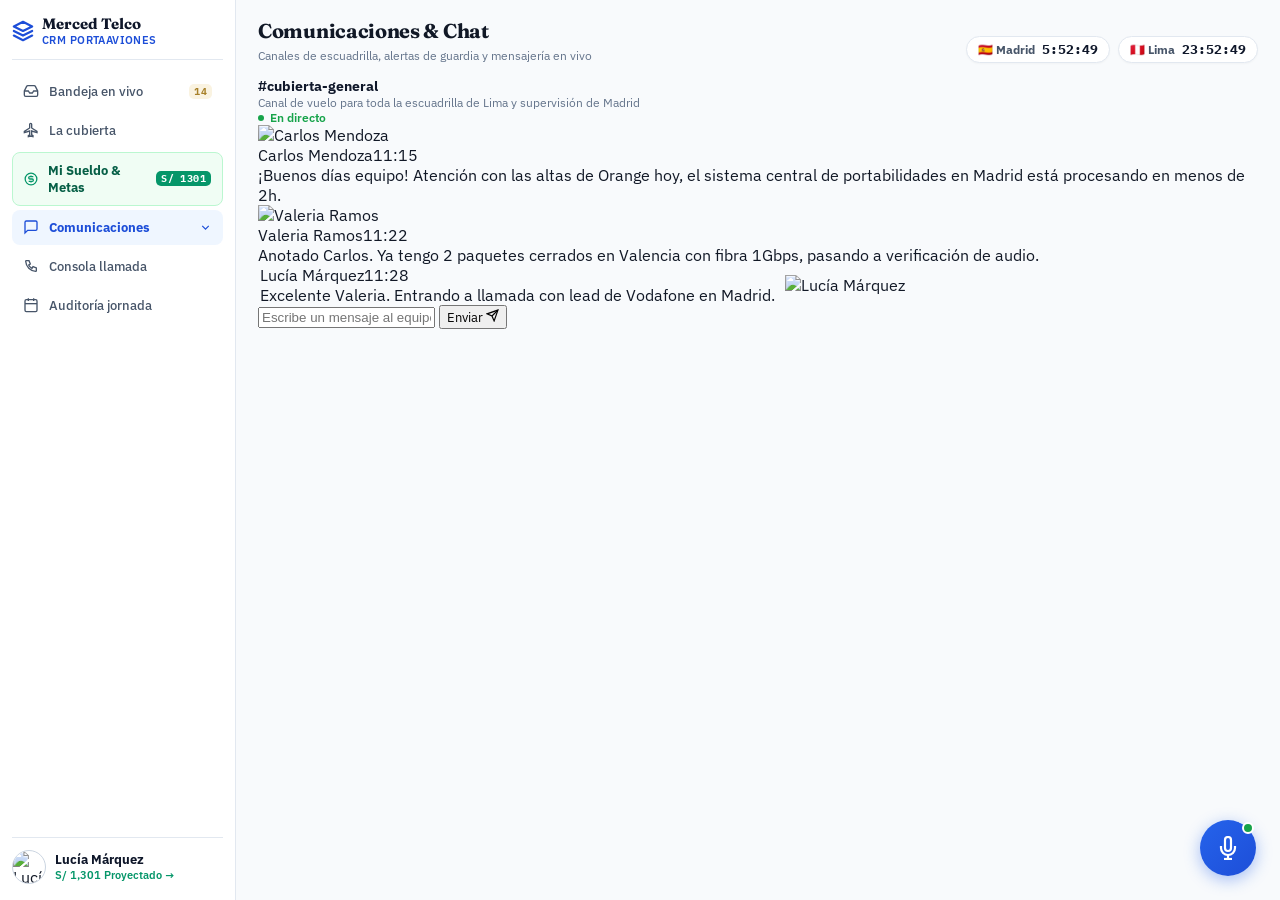
==== gemini/index.html @ 639e607d "Guardar maqueta original del CRM de asesores" ====
<!doctype html>
<html lang="es">
<head>
  <meta charset="utf-8">
  <meta name="viewport" content="width=device-width, initial-scale=1">
  <title>Merced Telco · CRM Portaaviones</title>
  <link rel="preconnect" href="https://fonts.googleapis.com">
  <link rel="preconnect" href="https://fonts.gstatic.com" crossorigin>
  <link rel="stylesheet" href="https://fonts.googleapis.com/css2?family=Fraunces:opsz,wght@9..144,600;9..144,700&family=IBM+Plex+Mono:wght@400;500;600;700&family=IBM+Plex+Sans:wght@400;500;600;700&display=swap">
  <link rel="stylesheet" href="../styles.css">
  <link rel="stylesheet" href="../cubierta.css">
  <style>
    .app { display: flex; min-height: 100vh; background: #F8FAFC; }
    
    /* Carril de navegación izquierdo */
    .rail {
      width: 236px; flex-shrink: 0; background: #FFFFFF; border-right: 1px solid #E2E8F0;
      padding: 16px 12px; display: flex; flex-direction: column; gap: 14px;
      position: sticky; top: 0; height: 100vh; overflow-y: auto; box-sizing: border-box;
    }
    .nav button.nav-link {
      width: 100%; border: 0; background: none; text-align: left;
      display: flex; align-items: center; gap: 10px;
      padding: 9px 11px; border-radius: 8px;
      color: #475569; font-size: 13px; font-weight: 500; cursor: pointer;
      font-family: var(--sans); transition: all .12s;
    }
    .nav button.nav-link:hover { background: #F1F5F9; color: #0F172A; }
    .nav button.nav-link[aria-current="page"] { background: #EFF6FF; color: #1D4ED8; font-weight: 700; }
    .nav button.nav-link[aria-current="page"] svg { stroke: #1D4ED8; }
    .nav button.nav-link .txt { flex-grow: 1; }

    /* Desplegable Comunicaciones */
    .nav-dropdown-group { display: flex; flex-direction: column; }
    .chevron-icon { margin-left: auto; transition: transform .18s ease; flex-shrink: 0; }
    .nav-link.open .chevron-icon { transform: rotate(180deg); }
    .nav-submenu {
      display: none; flex-direction: column; gap: 2px;
      padding: 4px 0 6px 10px; border-left: 2px solid #E2E8F0;
      margin-left: 18px; margin-top: 2px;
    }
    .nav-submenu.open { display: flex; }
    .nav-subitem {
      border: 0; background: none; text-align: left;
      padding: 6px 8px; border-radius: 6px;
      color: #475569; font-size: 12px; font-weight: 500;
      cursor: pointer; display: flex; align-items: center; justify-content: space-between;
      font-family: var(--sans); transition: all .12s;
    }
    .nav-subitem:hover { background: #F1F5F9; color: #0F172A; }
    .nav-subitem.active { background: #EFF6FF; color: #1D4ED8; font-weight: 700; }
    .nav-avatar-mini { width: 20px; height: 20px; border-radius: 50%; object-fit: cover; flex-shrink: 0; }
    .subitem-dot { width: 6px; height: 6px; border-radius: 50%; }

    /* Barra de Indicadores Ultra-Compacta (38px) */
    .kpi-compact-strip {
      display: flex; align-items: center; gap: 8px; margin-bottom: 16px; flex-wrap: wrap;
    }
    .kpi-chip-pill {
      display: inline-flex; align-items: center; gap: 9px;
      padding: 6px 13px; border-radius: 8px; border: 1px solid;
      background: #FFFFFF; box-shadow: 0 1px 2px rgba(0,0,0,0.03);
      font-family: var(--sans); height: 38px; box-sizing: border-box;
      transition: all .12s ease; cursor: default;
    }
    .kpi-chip-pill:hover { box-shadow: 0 3px 8px rgba(0,0,0,0.06); transform: translateY(-1px); }
    .kpi-chip-val { font-family: var(--mono); font-size: 16px; font-weight: 800; line-height: 1; letter-spacing: -0.02em; }
    .kpi-chip-title { font-size: 12px; font-weight: 600; color: #334155; white-space: nowrap; }
    .kpi-chip-tag { font-size: 10.5px; font-weight: 700; padding: 1px 6px; border-radius: 4px; }
    .kpi-pill-rose { border-color: #FECDD3; background: #FFF5F6; }
    .kpi-pill-rose .kpi-chip-val { color: #E11D48; }
    .kpi-pill-rose .kpi-chip-tag { background: #FFE4E6; color: #BE123C; }
    .kpi-pill-blue { border-color: #BFDBFE; background: #F8FAFC; }
    .kpi-pill-blue .kpi-chip-val { color: #1D4ED8; }
    .kpi-pill-blue .kpi-chip-tag { background: #EFF6FF; color: #1E40AF; }
    .kpi-pill-amber { border-color: #FDE68A; background: #FFFDF5; }
    .kpi-pill-amber .kpi-chip-val { color: #D97706; }
    .kpi-pill-amber .kpi-chip-tag { background: #FEF3C7; color: #B45309; }
    .kpi-pill-emerald { border-color: #A7F3D0; background: #F6FEF9; }
    .kpi-pill-emerald .kpi-chip-val { color: #059669; }
    .kpi-pill-emerald .kpi-chip-tag { background: #D1FAE5; color: #047857; }

    /* Relojes Header */
    .clock-pill-modern {
      display: inline-flex; align-items: center; gap: 7px; background: #FFFFFF;
      border: 1px solid #E2E8F0; border-radius: 20px; padding: 4px 11px;
      box-shadow: 0 1px 2px rgba(0,0,0,0.03); font-size: 12px;
    }
    .clock-flag-tag { font-weight: 700; color: #475569; display: flex; align-items: center; gap: 4px; }
    .clock-time-mono { font-family: var(--mono); font-size: 13px; font-weight: 700; color: #0F172A; }

    /* Chips de Operador */
    .op-chip-modern {
      display: inline-flex; align-items: center; gap: 6px;
      padding: 3px 8px; border-radius: 6px; border: 1px solid #E2E8F0;
      background: #FFFFFF; box-shadow: 0 1px 2px rgba(0,0,0,0.03);
      height: 28px; box-sizing: border-box; cursor: pointer;
      transition: all .12s ease; max-width: 100%;
    }
    .op-chip-modern:hover { border-color: #2563EB; box-shadow: 0 2px 8px rgba(37, 99, 235, 0.16); transform: translateY(-1px); }
    .op-dot { width: 6px; height: 6px; border-radius: 50%; flex-shrink: 0; }
    .op-svg-logo { height: 16px; max-width: 48px; object-fit: contain; object-position: center; display: block; flex-shrink: 0; }
    .op-chip-title { font-size: 11.5px; font-weight: 700; color: #0F172A; white-space: nowrap; overflow: hidden; text-overflow: ellipsis; }
    .op-hint-txt { font-size: 11px; color: #64748B; margin-top: 2px; }

    /* Píldoras de estado */
    .pill-modern {
      display: inline-flex; align-items: center; gap: 5px; padding: 3px 8px;
      border-radius: 6px; font-size: 11.5px; font-weight: 600; white-space: nowrap;
    }
    .dot-indicator { width: 6px; height: 6px; border-radius: 50%; flex-shrink: 0; }
    .p-rose { background: #FFE4E6; color: #BE123C; }
    .p-rose .dot-rose { background: #E11D48; }
    .p-amber { background: #FEF3C7; color: #B45309; }
    .p-amber .dot-amber { background: #D97706; }
    .p-emerald { background: #D1FAE5; color: #047857; }
    .p-emerald .dot-emerald { background: #059669; }
    .p-blue { background: #DBEAFE; color: #1E40AF; }
    .p-blue .dot-blue { background: #2563EB; }
    .p-mute { background: #F1F5F9; color: #475569; }
    .p-mute .dot-gray { background: #94A3B8; }
    .pill-wsp-modern {
      background: #ECFDF5; color: #059669; border: 1px solid #A7F3D0;
      padding: 1px 5px; border-radius: 4px; font-size: 10px; font-weight: 800;
    }

    /* Tabla de Leads (Sin Solapamiento) */
    .leads-card-modern {
      background: #FFFFFF; border: 1px solid #E2E8F0;
      border-radius: 10px; box-shadow: 0 1px 3px rgba(0,0,0,0.03);
      overflow: hidden; display: flex; flex-direction: column;
    }
    .leads-table-wrapper { width: 100%; overflow-x: auto; }
    .leads-table-inner { min-width: 1040px; width: 100%; display: flex; flex-direction: column; }
    .leads-grid-head {
      display: grid;
      grid-template-columns: 180px minmax(140px, 1.2fr) 130px minmax(150px, 1.3fr) 75px 125px 215px;
      align-items: center; gap: 12px; padding: 0 16px; height: 38px;
      background: #F8FAFC; border-bottom: 1px solid #E2E8F0;
      font-size: 10.5px; font-weight: 700; color: #64748B; letter-spacing: .05em; text-transform: uppercase;
      box-sizing: border-box;
    }
    .leads-grid-row {
      display: grid;
      grid-template-columns: 180px minmax(140px, 1.2fr) 130px minmax(150px, 1.3fr) 75px 125px 215px;
      align-items: center; gap: 12px; padding: 9px 16px; min-height: 58px;
      border-bottom: 1px solid #F1F5F9; background: #FFFFFF;
      box-sizing: border-box; transition: background .12s;
    }
    .leads-grid-row:hover { background: #F8FAFC; }
    .leads-grid-row.sla { background: #FFF7F8; border-left: 3px solid #E11D48; }

    .cell-op { display: flex; flex-direction: column; min-width: 0; }
    .cell-client { display: flex; flex-direction: column; min-width: 0; }
    .lname-txt { font-size: 13.5px; font-weight: 700; color: #0F172A; white-space: nowrap; overflow: hidden; text-overflow: ellipsis; }
    .lcity-txt { font-size: 11.5px; color: #64748B; white-space: nowrap; overflow: hidden; text-overflow: ellipsis; }
    .cell-tel { font-family: var(--mono); font-size: 12.5px; color: #0F172A; font-weight: 500; }
    .cell-survey { display: flex; flex-direction: column; min-width: 0; }
    .lsurvey-req { font-size: 12.5px; font-weight: 600; color: #1D4ED8; white-space: nowrap; overflow: hidden; text-overflow: ellipsis; }
    .lsurvey-pay { font-size: 11px; color: #64748B; white-space: nowrap; overflow: hidden; text-overflow: ellipsis; }
    .cell-wait { font-family: var(--mono); font-size: 12.5px; font-weight: 600; color: #64748B; }
    .leads-grid-row.sla .cell-wait { color: #E11D48; font-weight: 700; }
    .cell-status { display: flex; align-items: center; gap: 4px; }
    .cell-actions { display: flex; align-items: center; gap: 6px; justify-content: flex-end; width: 215px; box-sizing: border-box; }

    .btn-act {
      border: 0; border-radius: 6px; height: 28px; font-size: 11.5px; font-weight: 700;
      cursor: pointer; display: inline-flex; align-items: center; justify-content: center; gap: 5px;
      font-family: inherit; transition: opacity .12s, transform .08s; box-sizing: border-box; white-space: nowrap;
    }
    .btn-act:hover { opacity: .92; }
    .btn-act:active { transform: scale(0.98); }
    .btn-act-call {
      background: linear-gradient(135deg, #2563EB, #1D4ED8); color: #FFFFFF;
      padding: 0 10px; width: 72px; box-shadow: 0 1px 3px rgba(37, 99, 235, 0.2);
    }
    .btn-act-wsp { background: #ECFDF5; color: #065F46; border: 1px solid #A7F3D0; padding: 0 8px; width: 62px; }
    .btn-act-info { background: #F1F5F9; color: #334155; border: 1px solid #CBD5E1; padding: 0 8px; width: 58px; font-weight: 700; }
    .btn-act-info:hover { background: #E2E8F0; color: #0F172A; }

    /* =========================================================
       NUEVA CONSOLA DE LLAMADAS MODERNA (SOFTPHONE COCKPIT)
       ========================================================= */
    .cockpit-grid {
      display: grid; grid-template-columns: 310px 1fr; gap: 16px; align-items: flex-start;
    }
    .cockpit-softphone-card {
      background: #FFFFFF; border: 1px solid #E2E8F0; border-radius: 12px;
      padding: 16px; display: flex; flex-direction: column; gap: 12px; box-shadow: 0 2px 6px rgba(0,0,0,0.03);
    }
    .cockpit-header-box {
      background: #0F172A; border-radius: 10px; padding: 14px; color: #FFFFFF;
      display: flex; flex-direction: column; gap: 8px; position: relative; overflow: hidden;
    }
    .cockpit-status-tag {
      align-self: flex-start; font-size: 10px; font-weight: 800; text-transform: uppercase;
      letter-spacing: .06em; padding: 2px 7px; border-radius: 4px;
    }
    .status-idle { background: #334155; color: #CBD5E1; }
    .status-connecting { background: #FEF3C7; color: #92400E; }
    .status-online { background: #16A34A; color: #FFFFFF; animation: pulseCall 1.5s infinite; }
    @keyframes pulseCall { 0% { opacity: 0.9; } 50% { opacity: 1; } 100% { opacity: 0.9; } }

    .cockpit-chrono-timer {
      font-family: var(--mono); font-size: 32px; font-weight: 800; line-height: 1; color: #38BDF8;
      letter-spacing: -0.02em;
    }
    .cockpit-audio-canvas-box {
      height: 28px; width: 100%; background: #1E293B; border-radius: 6px; overflow: hidden;
    }
    #cockpit-audio-canvas { width: 100%; height: 100%; display: block; }

    .cockpit-lead-target-card {
      background: #F8FAFC; border: 1px solid #E2E8F0; border-radius: 8px; padding: 10px 12px;
      display: flex; flex-direction: column; gap: 5px;
    }
    .cockpit-actions-strip {
      display: grid; grid-template-columns: 1fr 1fr; gap: 6px;
    }
    .cockpit-btn-ctrl {
      background: #F1F5F9; border: 1px solid #CBD5E1; border-radius: 6px;
      padding: 7px 0; font-size: 11.5px; font-weight: 700; color: #334155;
      cursor: pointer; display: flex; align-items: center; justify-content: center; gap: 5px;
    }
    .cockpit-btn-ctrl:hover { background: #E2E8F0; }

    .cockpit-tipificaciones {
      display: flex; flex-direction: column; gap: 5px; border-top: 1px solid #E2E8F0; padding-top: 10px;
    }
    .btn-tip-success {
      background: #10B981; color: #fff; border: 0; border-radius: 6px; padding: 9px 0;
      font-size: 12.5px; font-weight: 800; cursor: pointer; display: flex; align-items: center; justify-content: center; gap: 6px;
    }
    .btn-tip-success:hover { background: #059669; }
    .tip-grid-small { display: grid; grid-template-columns: 1fr 1fr; gap: 5px; }
    .btn-tip-sm {
      background: #F8FAFC; border: 1px solid #E2E8F0; border-radius: 6px; padding: 6px 0;
      font-size: 11px; font-weight: 600; color: #475569; cursor: pointer; text-align: center;
    }
    .btn-tip-sm:hover { background: #EDF2F7; }

    /* Copiloto de Objeciones (Pestañas) */
    .cockpit-copilot-card {
      background: #FFFFFF; border: 1px solid #E2E8F0; border-radius: 12px;
      padding: 16px 18px; display: flex; flex-direction: column; gap: 12px; box-shadow: 0 2px 6px rgba(0,0,0,0.03);
    }
    .copiloto-tabs-bar {
      display: flex; gap: 6px; border-bottom: 1px solid #E2E8F0; padding-bottom: 10px;
    }
    .tab-copiloto-btn {
      background: #F8FAFC; border: 1px solid #E2E8F0; border-radius: 6px;
      padding: 6px 12px; font-size: 12px; font-weight: 600; color: #475569; cursor: pointer;
    }
    .tab-copiloto-btn.active { background: #EFF6FF; border-color: #BFDBFE; color: #1D4ED8; font-weight: 700; }
    .tab-copiloto-content { display: flex; flex-direction: column; gap: 10px; }

    .script-step-box {
      background: #F8FAFC; border-left: 3px solid #2563EB; border-radius: 0 8px 8px 0; padding: 12px 14px;
      display: flex; flex-direction: column; gap: 4px;
    }
    .objection-card {
      background: #FFFFFF; border: 1px solid #E2E8F0; border-radius: 8px; padding: 10px 12px;
      display: flex; flex-direction: column; gap: 4px;
    }

    /* =========================================================
       NUEVA SECCIÓN: SUELDO, ASISTENCIA Y COMISIONES (GAMIFICADO)
       ========================================================= */
    .salary-workspace {
      display: flex; flex-direction: column; gap: 18px;
    }

    /* Pista Horizontal Gamificada de Ventas */
    .salary-runway-card {
      background: linear-gradient(135deg, #0F172A, #1E293B); border-radius: 14px;
      padding: 22px 24px; color: #FFFFFF; box-shadow: 0 10px 25px -5px rgba(15, 23, 42, 0.3);
      display: flex; flex-direction: column; gap: 16px; position: relative; overflow: hidden;
    }
    .runway-header-row {
      display: flex; justify-content: space-between; align-items: flex-end; flex-wrap: wrap; gap: 10px;
    }
    .runway-track-outer {
      width: 100%; height: 16px; background: rgba(255,255,255,0.12); border-radius: 8px;
      position: relative; margin: 24px 0 18px;
    }
    .runway-track-fill {
      height: 100%; border-radius: 8px; background: linear-gradient(90deg, #38BDF8, #3B82F6, #F59E0B, #10B981);
      width: 42%; transition: width .4s cubic-bezier(0.16, 1, 0.3, 1);
    }
    .runway-pin-active {
      position: absolute; top: -14px; width: 34px; height: 34px; border-radius: 50%;
      background: #F59E0B; border: 3px solid #FFFFFF; box-shadow: 0 0 15px rgba(245, 158, 11, 0.8);
      display: flex; align-items: center; justify-content: center; font-size: 13px; font-weight: 800; color: #0F172A;
      transform: translateX(-50%); transition: left .4s cubic-bezier(0.16, 1, 0.3, 1);
    }
    .runway-milestones {
      display: flex; justify-content: space-between; font-size: 11px; color: #94A3B8; font-weight: 600;
    }
    .milestone-item { display: flex; flex-direction: column; align-items: center; gap: 2px; }
    .milestone-item.active { color: #F8FAFC; font-weight: 800; }
    .milestone-badge { font-size: 10px; padding: 1px 6px; border-radius: 4px; background: rgba(255,255,255,0.1); }

    /* Gran Tarjeta de Sueldo Neto Proyectado */
    .salary-executive-breakdown {
      display: grid; grid-template-columns: 1.4fr 1fr; gap: 16px;
    }
    .salary-total-card {
      background: #FFFFFF; border: 1.5px solid #2563EB; border-radius: 12px;
      padding: 20px; box-shadow: 0 4px 14px rgba(37, 99, 235, 0.08); display: flex; flex-direction: column; gap: 14px;
    }
    .salary-big-amount {
      font-family: var(--mono); font-size: 38px; font-weight: 800; color: #1D4ED8; line-height: 1; letter-spacing: -0.03em;
    }
    .salary-calc-grid {
      display: grid; grid-template-columns: 1fr 1fr 1fr; gap: 10px;
    }
    .calc-tile {
      background: #F8FAFC; border: 1px solid #E2E8F0; border-radius: 8px; padding: 10px 12px;
      display: flex; flex-direction: column; gap: 3px;
    }

    /* Asistencia & Descuentos Detalle */
    .attendance-deductions-card {
      background: #FFFFFF; border: 1px solid #E2E8F0; border-radius: 12px;
      padding: 20px; display: flex; flex-direction: column; gap: 12px; box-shadow: 0 1px 3px rgba(0,0,0,0.03);
    }
    .incidencia-row {
      display: flex; justify-content: space-between; align-items: center;
      padding: 10px 12px; background: #F8FAFC; border: 1px solid #E2E8F0; border-radius: 8px;
    }
    .inc-badge-dot { width: 8px; height: 8px; border-radius: 50%; flex-shrink: 0; }
    .bg-red { background: #DC2626; }
    .bg-amber { background: #F59E0B; }

    /* Simulador Interactivo de Ventas */
    .sim-buttons-row {
      display: flex; align-items: center; gap: 8px; margin-top: 6px;
    }
    .btn-sim-add {
      background: #F1F5F9; border: 1px solid #CBD5E1; border-radius: 6px;
      padding: 6px 12px; font-size: 12px; font-weight: 700; color: #0F172A; cursor: pointer;
    }
    .btn-sim-add:hover { background: #2563EB; color: #FFFFFF; border-color: #2563EB; }

    /* Modales */
    .modal-backdrop {
      position: fixed; inset: 0; background: rgba(15, 23, 42, 0.7); backdrop-filter: blur(4px);
      z-index: 10000; display: none; align-items: center; justify-content: center; padding: 16px;
    }
    .modal-card-survey {
      background: #FFFFFF; border: 1px solid #CBD5E1; border-radius: 14px;
      width: 640px; max-width: 100%; box-shadow: 0 25px 50px -12px rgba(0, 0, 0, 0.25);
      display: flex; flex-direction: column; overflow: hidden;
      animation: popUp .16s cubic-bezier(0.16, 1, 0.3, 1);
    }
    .modal-survey-head {
      padding: 14px 20px; background: #F8FAFC; border-bottom: 1px solid #E2E8F0;
      display: flex; justify-content: space-between; align-items: center;
    }
    .modal-survey-body {
      padding: 20px; display: flex; flex-direction: column; gap: 14px; max-height: 75vh; overflow-y: auto;
    }
    .modal-survey-foot {
      padding: 12px 20px; background: #F8FAFC; border-top: 1px solid #E2E8F0;
      display: flex; justify-content: flex-end; gap: 8px; align-items: center;
    }
    .meta-tag-pill {
      font-size: 11px; font-weight: 700; color: #1D4ED8; background: #EFF6FF; border: 1px solid #BFDBFE;
      padding: 2px 7px; border-radius: 5px; font-family: var(--mono);
    }
    .survey-section-card {
      background: #FFFFFF; border: 1px solid #E2E8F0; border-radius: 8px;
      padding: 12px 14px; display: flex; flex-direction: column; gap: 8px;
    }
    .survey-sec-title {
      font-size: 11px; font-weight: 700; color: #475569; text-transform: uppercase; letter-spacing: .04em;
      display: flex; align-items: center; gap: 6px;
    }
    .survey-qa-row { display: grid; grid-template-columns: 1fr 1fr; gap: 10px; }
    .qa-box { display: flex; flex-direction: column; gap: 2px; }
    .qa-label { font-size: 11px; color: #64748B; }
    .qa-val { font-size: 13px; font-weight: 700; color: #0F172A; }

    .modal-card-selector {
      background: #FFFFFF; border: 1px solid #CBD5E1; border-radius: 14px;
      width: 440px; max-width: 100%; box-shadow: 0 20px 45px rgba(0,0,0,0.22);
      display: flex; flex-direction: column; overflow: hidden;
      animation: popUp .15s cubic-bezier(0.16, 1, 0.3, 1);
    }
    .op-choices-grid { display: grid; grid-template-columns: 1fr 1fr; gap: 8px; margin-top: 10px; }
    .op-choice-btn {
      display: flex; align-items: center; gap: 8px; padding: 9px 12px; border-radius: 8px;
      border: 1px solid #E2E8F0; background: #FFFFFF; cursor: pointer;
      font-family: inherit; transition: all .12s; text-align: left;
    }
    .op-choice-btn:hover { background: #F8FAFC; border-color: #2563EB; }
    .op-choice-btn.selected { border-color: #2563EB; background: #EFF6FF; font-weight: 700; }
    .op-choice-btn img { width: 48px; height: 16px; object-fit: contain; }
    .choice-txt { font-size: 12px; color: #0F172A; flex-grow: 1; }
    .choice-active-dot { color: #1D4ED8; font-weight: 800; font-size: 14px; }

    /* Espacio principal */
    .main-workspace { flex-grow: 1; padding: 18px 22px; overflow-y: auto; height: 100vh; box-sizing: border-box; }
    .view-section { display: none; }
    .view-section.active { display: block; }

    /* FAB Asistencia */
    .fab-attendance-circle {
      position: fixed; bottom: 24px; right: 24px; width: 56px; height: 56px;
      border-radius: 50%; background: linear-gradient(135deg, #2563EB, #1D4ED8);
      color: #FFFFFF; border: 0; cursor: pointer;
      box-shadow: 0 4px 16px rgba(37, 99, 235, 0.4);
      display: flex; align-items: center; justify-content: center;
      z-index: 9999; transition: transform .15s cubic-bezier(.16,1,.3,1), box-shadow .15s;
    }
    .fab-attendance-circle:hover { transform: scale(1.08); box-shadow: 0 6px 20px rgba(37, 99, 235, 0.55); }
    .fab-status-dot {
      position: absolute; top: 2px; right: 2px; width: 12px; height: 12px;
      border-radius: 50%; background: #16A34A; border: 2px solid #FFFFFF;
      animation: dotPulse 1.8s infinite;
    }
    @keyframes dotPulse { 0% { box-shadow: 0 0 0 0 rgba(22, 163, 74, 0.7); } 70% { box-shadow: 0 0 0 6px rgba(22, 163, 74, 0); } 100% { box-shadow: 0 0 0 0 rgba(22, 163, 74, 0); } }

    .attendance-popover {
      position: fixed; bottom: 90px; right: 24px; width: 310px;
      background: #FFFFFF; border: 1px solid #CBD5E1; border-radius: 12px;
      box-shadow: 0 14px 32px rgba(17, 24, 38, 0.16);
      z-index: 9999; display: none; flex-direction: column; overflow: hidden;
      animation: popUp .15s cubic-bezier(0.16, 1, 0.3, 1);
    }
    .attendance-popover.open { display: flex; }
    @keyframes popUp { from { opacity: 0; transform: translateY(8px) scale(0.96); } to { opacity: 1; transform: translateY(0) scale(1); } }
  </style>
</head>
<body data-pagina="crm-asesor">
<div class="app">

  <!-- 1. CARRIL DE NAVEGACIÓN IZQUIERDO -->
  <nav class="rail" aria-label="Navegación principal">
    <div style="display:flex; align-items:center; gap:8px; padding-bottom:12px; border-bottom:1px solid #E2E8F0;">
      <svg width="22" height="22" viewBox="0 0 24 24" fill="none" stroke="#1D4ED8" stroke-width="2.4" stroke-linecap="round" stroke-linejoin="round">
        <polygon points="12 2 2 7 12 12 22 7 12 2"/>
        <polyline points="2 17 12 22 22 17"/>
        <polyline points="2 12 12 17 22 12"/>
      </svg>
      <div>
        <div style="font-family:var(--serif); font-size:15px; font-weight:700; color:#0F172A; line-height:1.1;">Merced Telco</div>
        <div style="font-size:10.5px; font-weight:600; color:#1D4ED8; text-transform:uppercase; letter-spacing:.04em;">CRM Portaaviones</div>
      </div>
    </div>

    <div class="nav" style="display:flex; flex-direction:column; gap:4px;">
      <!-- Bandeja en vivo -->
      <button type="button" class="nav-link" aria-current="page" onclick="navegarA('bandeja')" id="nav-btn-bandeja">
        <svg width="16" height="16" viewBox="0 0 24 24" fill="none" stroke="currentColor" stroke-width="2"><polyline points="22 12 16 12 14 15 10 15 8 12 2 12"/><path d="M5.45 5.11L2 12v6a2 2 0 0 0 2 2h16a2 2 0 0 0 2-2v-6l-3.45-6.89A2 2 0 0 0 16.76 4H7.24a2 2 0 0 0-1.79 1.11z"/></svg>
        <span class="txt">Bandeja en vivo</span>
        <span class="badge b-meta" style="font-size:10px; padding:1px 5px;">14</span>
      </button>

      <!-- La cubierta -->
      <button type="button" class="nav-link" onclick="navegarA('cubierta')" id="nav-btn-cubierta">
        <svg width="16" height="16" viewBox="0 0 24 24" fill="none" stroke="currentColor" stroke-width="2"><path d="M21 16v-2l-8-5V3.5a1.5 1.5 0 0 0-3 0V9l-8 5v2l8-2.5V19l-2 1.5V22l3.5-1 3.5 1v-1.5L13 19v-5.5z"/></svg>
        <span class="txt">La cubierta</span>
      </button>

      <!-- NUEVA SECCIÓN: MI SUELDO & COMISIONES (DESTACADO EN LIMA) -->
      <button type="button" class="nav-link" onclick="navegarA('sueldo')" id="nav-btn-sueldo" style="background:#F0FDF4; border:1px solid #BBF7D0;">
        <svg width="16" height="16" viewBox="0 0 24 24" fill="none" stroke="#059669" stroke-width="2.2"><circle cx="12" cy="12" r="10"/><path d="M16 8h-6a2 2 0 1 0 0 4h4a2 2 0 1 1 0 4H8"/><line x1="12" y1="6" x2="12" y2="8"/><line x1="12" y1="16" x2="12" y2="18"/></svg>
        <span class="txt" style="color:#065F46; font-weight:700;">Mi Sueldo & Metas</span>
        <span class="badge" id="nav-sal-badge" style="background:#059669; color:#fff; font-size:10px; padding:1px 5px; font-family:var(--mono);">S/ 1,301</span>
      </button>

      <!-- Comunicaciones -->
      <div class="nav-dropdown-group">
        <button type="button" class="nav-link" onclick="toggleDropdownComunicaciones()" id="nav-btn-comunicaciones">
          <svg width="16" height="16" viewBox="0 0 24 24" fill="none" stroke="currentColor" stroke-width="2"><path d="M21 15a2 2 0 0 1-2 2H7l-4 4V5a2 2 0 0 1 2-2h14a2 2 0 0 1 2 2z"/></svg>
          <span class="txt">Comunicaciones</span>
          <svg class="chevron-icon" width="13" height="13" viewBox="0 0 24 24" fill="none" stroke="currentColor" stroke-width="2.2"><polyline points="6 9 12 15 18 9"/></svg>
        </button>

        <div class="nav-submenu" id="nav-submenu-comms">
          <div style="font-size:10px; font-weight:700; color:#94A3B8; text-transform:uppercase; padding:3px 8px 2px;">Canales</div>
          <button type="button" class="nav-subitem active" onclick="cargarConversacion('general', this)">
            <span>#cubierta-general</span>
            <span class="subitem-dot" style="background:#16A34A;"></span>
          </button>
          <button type="button" class="nav-subitem" onclick="cargarConversacion('alfa', this)">
            <span>#escuadrilla-alfa</span>
          </button>

          <div style="font-size:10px; font-weight:700; color:#94A3B8; text-transform:uppercase; padding:6px 8px 2px;">Contactos</div>
          <button type="button" class="nav-subitem" onclick="cargarConversacion('carlos', this)">
            <span style="display:flex; align-items:center; gap:6px;">
              <img src="https://images.unsplash.com/photo-1534528741775-53994a69daeb?auto=format&fit=crop&w=100&h=100&q=80" class="nav-avatar-mini" alt="Carlos">
              <span>Carlos Mendoza</span>
            </span>
            <span class="subitem-dot" style="background:#16A34A;"></span>
          </button>
          <button type="button" class="nav-subitem" onclick="cargarConversacion('valeria', this)">
            <span style="display:flex; align-items:center; gap:6px;">
              <img src="https://images.unsplash.com/photo-1580489944761-15a19d654956?auto=format&fit=crop&w=100&h=100&q=80" class="nav-avatar-mini" alt="Valeria">
              <span>Valeria Ramos</span>
            </span>
            <span class="subitem-dot" style="background:#16A34A;"></span>
          </button>
          <button type="button" class="nav-subitem" onclick="cargarConversacion('diego', this)">
            <span style="display:flex; align-items:center; gap:6px;">
              <img src="https://images.unsplash.com/photo-1507003211169-0a1dd7228f2d?auto=format&fit=crop&w=100&h=100&q=80" class="nav-avatar-mini" alt="Diego">
              <span>Diego Salcedo</span>
            </span>
            <span class="subitem-dot" style="background:#16A34A;"></span>
          </button>
        </div>
      </div>

      <!-- Consola Llamada -->
      <button type="button" class="nav-link" onclick="navegarA('llamada')" id="nav-btn-llamada">
        <svg width="16" height="16" viewBox="0 0 24 24" fill="none" stroke="currentColor" stroke-width="2"><path d="M5 4h4l2 5-2.5 1.5a11 11 0 0 0 5 5L15 13l5 2v4a1 1 0 0 1-1 1A16 16 0 0 1 4 5a1 1 0 0 1 1-1z"/></svg>
        <span class="txt">Consola llamada</span>
      </button>

      <!-- Auditoría Jornada -->
      <button type="button" class="nav-link" onclick="navegarA('historial')" id="nav-btn-historial">
        <svg width="16" height="16" viewBox="0 0 24 24" fill="none" stroke="currentColor" stroke-width="2"><rect x="3" y="4" width="18" height="18" rx="2" ry="2"/><line x1="16" y1="2" x2="16" y2="6"/><line x1="8" y1="2" x2="8" y2="6"/><line x1="3" y1="10" x2="21" y2="10"/></svg>
        <span class="txt">Auditoría jornada</span>
      </button>
    </div>

    <div class="spacer" style="flex-grow:1;"></div>

    <!-- Perfil del Asesor (Clic lleva a Mi Sueldo) -->
    <div onclick="navegarA('sueldo')" style="border-top: 1px solid #E2E8F0; padding-top: 12px; display:flex; align-items:center; gap:9px; cursor:pointer;" title="Ver mi sueldo y comisiones">
      <img src="https://images.unsplash.com/photo-1573496359142-b8d87734a5a2?auto=format&fit=crop&w=120&h=120&q=80" alt="Lucía" style="width:34px; height:34px; border-radius:50%; object-fit:cover; border:1px solid #CBD5E1;">
      <div style="display:flex; flex-direction:column; min-width:0;">
        <span style="font-size:13px; font-weight:700; color:#0F172A; line-height:1.2;">Lucía Márquez</span>
        <span style="font-size:11px; color:#059669; font-weight:600;">S/ 1,301 Proyectado &rarr;</span>
      </div>
    </div>
  </nav>

  <!-- 2. ESPACIO CENTRAL -->
  <main class="main-workspace">
    <div class="head" style="margin-bottom:14px;">
      <div class="head-txt">
        <h1 id="view-title" style="font-size:20px; font-weight:700; margin:0 0 2px;">Bandeja en vivo · Leads de Encuesta</h1>
        <p class="sub" id="view-subtitle" style="font-size:12px; color:#64748B; margin:0;">Prospectos en tiempo real provenientes de cuestionarios Meta España</p>
      </div>
      
      <div style="display:flex; align-items:center; gap:8px;">
        <div class="clock-pill-modern">
          <span class="clock-flag-tag">🇪🇸 Madrid</span>
          <span class="clock-time-mono" id="madrid-clock">--:--:--</span>
        </div>
        <div class="clock-pill-modern">
          <span class="clock-flag-tag">🇵🇪 Lima</span>
          <span class="clock-time-mono" id="lima-clock">--:--:--</span>
        </div>
      </div>
    </div>

    <!-- SECCIÓN 1: BANDEJA LEADS -->
    <div class="view-section active" id="sec-bandeja">
      <!-- Barra Compacta KPI (38px) -->
      <div class="kpi-compact-strip">
        <div class="kpi-chip-pill kpi-pill-rose" title="Leads sin contactar en caliente">
          <span class="kpi-chip-val">14</span>
          <span class="kpi-chip-title">Sin contactar</span>
          <span class="kpi-chip-tag">3 fuera de SLA</span>
        </div>

        <div class="kpi-chip-pill kpi-pill-blue" title="Leads contactados hoy en España">
          <span class="kpi-chip-val">86</span>
          <span class="kpi-chip-title">Contactados</span>
          <span class="kpi-chip-tag">76.8% (Mediana 2m 14s)</span>
        </div>

        <div class="kpi-chip-pill kpi-pill-amber" title="Leads en cola de reintento automático">
          <span class="kpi-chip-val">24</span>
          <span class="kpi-chip-title">No contestaron</span>
          <span class="kpi-chip-tag">Próximo en 12m</span>
        </div>

        <div class="kpi-chip-pill kpi-pill-emerald" title="WhatsApp con plantilla oficial">
          <span class="kpi-chip-val">18</span>
          <span class="kpi-chip-title">WhatsApp</span>
          <span class="kpi-chip-tag">44% respuesta activa</span>
        </div>
      </div>

      <div class="toolbar" style="margin-bottom:12px;">
        <div class="segmented" role="group">
          <button type="button" class="seg" aria-pressed="true" onclick="filtrarLeads('todos', this)">Todos</button>
          <button type="button" class="seg" aria-pressed="false" onclick="filtrarLeads('sin', this)">Sin contactar</button>
          <button type="button" class="seg" aria-pressed="false" onclick="filtrarLeads('nc', this)">No contestaron</button>
          <button type="button" class="seg" aria-pressed="false" onclick="filtrarLeads('wsp', this)">WhatsApp enviado</button>
        </div>
        <div class="spacer"></div>
        <label class="lbl" for="buscar-lead" style="font-size:12px;">Buscar</label>
        <input class="field" id="buscar-lead" type="search" placeholder="Nombre, teléfono u operador" style="width:230px" oninput="buscarEnTabla(this.value)">
      </div>

      <div class="leads-card-modern">
        <div class="leads-table-wrapper">
          <div class="leads-table-inner">
            <div class="leads-grid-head">
              <span>Oferta / Operador</span>
              <span>Lead y Población</span>
              <span>Teléfono</span>
              <span>Interés en Encuesta</span>
              <span>Espera</span>
              <span>Estado & Intentos</span>
              <span style="text-align:right;">Acciones</span>
            </div>
            <div id="lista-leads"></div>
          </div>
        </div>
      </div>
    </div>

    <!-- SECCIÓN 2: MI SUELDO & COMISIONES EN VIVO (GAMIFICADO) -->
    <div class="view-section" id="sec-sueldo">
      <div class="salary-workspace">
        
        <!-- Pista Horizontal Gamificada de Ventas -->
        <div class="salary-runway-card">
          <div class="runway-header-row">
            <div>
              <div style="font-size:11px; text-transform:uppercase; font-weight:800; color:#38BDF8; letter-spacing:.05em;">
                Pista de Ventas del Mes · Escala de Comisiones
              </div>
              <h2 style="margin:2px 0 0; font-size:22px; font-weight:800; color:#FFFFFF;">
                Llevas <span id="sal-ventas-total" style="color:#F59E0B;">11</span> Ventas Cerradas
              </h2>
              <div style="font-size:12px; color:#94A3B8; margin-top:2px;" id="sal-ventas-badge">
                Nivel Bronce (S/ 40 / venta)
              </div>
            </div>

            <!-- Simulador rápido -->
            <div style="background:rgba(255,255,255,0.08); padding:8px 14px; border-radius:10px; display:flex; flex-direction:column; align-items:flex-end;">
              <span style="font-size:11px; color:#94A3B8;">Simular cierres de hoy:</span>
              <div class="sim-buttons-row">
                <button type="button" class="btn-sim-add" onclick="simularVentasAdicionales(-1)">-1</button>
                <span style="font-family:var(--mono); font-size:13px; font-weight:700; color:#38BDF8;" id="sal-sim-count">+0</span>
                <button type="button" class="btn-sim-add" onclick="simularVentasAdicionales(1)">+1 venta</button>
                <button type="button" class="btn-sim-add" onclick="simularVentasAdicionales(3)">+3 ventas</button>
              </div>
            </div>
          </div>

          <!-- Pista Visual Horizontal con Pin -->
          <div class="runway-track-outer">
            <div class="runway-track-fill" id="sal-runway-fill"></div>
            <div class="runway-pin-active" id="sal-runway-pin" title="Tu posición actual">★</div>
          </div>

          <!-- Hitos / Milestones Horizontales -->
          <div class="runway-milestones">
            <div class="milestone-item">
              <span class="milestone-badge">0 ventas</span>
              <span>Sueldo Base</span>
            </div>
            <div class="milestone-item active">
              <span class="milestone-badge" style="background:#2563EB; color:#fff;">8 ventas 🔓</span>
              <span style="color:#60A5FA;">Activa Comisión (+S/ 40)</span>
            </div>
            <div class="milestone-item">
              <span class="milestone-badge">13 ventas 🥈</span>
              <span>Plata (+S/ 60)</span>
            </div>
            <div class="milestone-item">
              <span class="milestone-badge">19 ventas 🥇</span>
              <span>Oro (+S/ 80)</span>
            </div>
            <div class="milestone-item">
              <span class="milestone-badge">26+ ventas 💎</span>
              <span>Leyenda (+S/ 100)</span>
            </div>
          </div>
        </div>

        <!-- Bloque Ejecutivo: Liquidación Neta vs Auditoría de Asistencia -->
        <div class="salary-executive-breakdown">
          
          <!-- Tarjeta de Sueldo Neto Proyectado -->
          <div class="salary-total-card">
            <div style="display:flex; justify-content:space-between; align-items:baseline;">
              <div>
                <span style="font-size:11px; font-weight:800; text-transform:uppercase; color:#2563EB; letter-spacing:.05em;">Sueldo Neto Proyectado a Cobrar</span>
                <div class="salary-big-amount" id="sal-val-neto">S/ 1,300.63</div>
              </div>
              <span style="background:#EFF6FF; border:1px solid #BFDBFE; color:#1D4ED8; font-size:11px; font-weight:700; padding:3px 8px; border-radius:6px;">
                Planilla Mensual Lima
              </span>
            </div>

            <div class="salary-calc-grid">
              <div class="calc-tile">
                <span style="font-size:11px; color:#64748B;">Sueldo Base Fijo</span>
                <strong style="font-family:var(--mono); font-size:15px; color:#0F172A;" id="sal-val-base">S/ 1,200.00</strong>
                <span style="font-size:10px; color:#94A3B8;">30 días laborables</span>
              </div>
              <div class="calc-tile" style="border-color:#FECDD3; background:#FFF5F6;">
                <span style="font-size:11px; color:#BE123C;">Descuentos Asistencia</span>
                <strong style="font-family:var(--mono); font-size:15px; color:#DC2626;" id="sal-val-descuentos">- S/ 59.37</strong>
                <span style="font-size:10px; color:#E11D48;">1 falta + 1 tardanza</span>
              </div>
              <div class="calc-tile" style="border-color:#BBF7D0; background:#F0FDF4;">
                <span style="font-size:11px; color:#047857;">Comisiones Ganadas</span>
                <strong style="font-family:var(--mono); font-size:15px; color:#059669;" id="sal-val-comisiones">+ S/ 160.00</strong>
                <span style="font-size:10px; color:#10B981;">4 ventas comisionables</span>
              </div>
            </div>

            <div style="background:#F8FAFC; border:1px solid #E2E8F0; border-radius:8px; padding:10px 12px; font-size:12px; color:#475569; display:flex; align-items:center; gap:8px;">
              <svg width="16" height="16" viewBox="0 0 24 24" fill="none" stroke="#2563EB" stroke-width="2.2"><circle cx="12" cy="12" r="10"/><line x1="12" y1="16" x2="12" y2="12"/><line x1="12" y1="8" x2="12.01" y2="8"/></svg>
              <span><strong>Regla de Comisión:</strong> Las primeras 7 ventas cubren la cuota básica de activación de campaña. A partir de la <strong>8ª venta</strong> cobras íntegramente cada alta en tu liquidación.</span>
            </div>
          </div>

          <!-- Auditoría de Descuentos Inteligentes de Asistencia -->
          <div class="attendance-deductions-card">
            <div style="display:flex; justify-content:space-between; align-items:center;">
              <strong style="font-size:13px; color:#0F172A;">Desglose Transparente de Asistencia</strong>
              <span style="font-size:11px; color:#64748B;">S/ 0.104 por minuto de tardanza</span>
            </div>

            <div id="tabla-incidencias-asistencia" style="display:flex; flex-direction:column; gap:8px;"></div>

            <div style="font-size:11px; color:#64748B; border-top:1px solid #E2E8F0; padding-top:8px;">
              💡 <em>Tus marcaciones se registran mediante verificación biométrica de voz al inicio y cierre del turno.</em>
            </div>
          </div>

        </div>

      </div>
    </div>

    <!-- SECCIÓN 3: CONSOLA DE LLAMADAS (SOFTPHONE COCKPIT) -->
    <div class="view-section" id="sec-llamada">
      <div class="cockpit-grid">
        
        <!-- Tarjeta del Softphone Físico -->
        <div class="cockpit-softphone-card">
          <!-- Pantalla LED Superior del Cockpit -->
          <div class="cockpit-header-box">
            <div style="display:flex; justify-content:space-between; align-items:center;">
              <span class="cockpit-status-tag status-idle" id="cockpit-status-pill">LISTO PARA LLAMAR ESPAÑA</span>
              <span style="font-size:10px; color:#94A3B8; font-family:var(--mono);">LÍNEA SIP 01 · HD</span>
            </div>
            <div class="cockpit-chrono-timer" id="cockpit-timer">00:00</div>
            
            <div class="cockpit-audio-canvas-box">
              <canvas id="cockpit-audio-canvas" width="270" height="28"></canvas>
            </div>
          </div>

          <!-- Ficha del Lead Seleccionado para Llamar -->
          <div class="cockpit-lead-target-card">
            <div style="display:flex; justify-content:space-between; align-items:flex-start;">
              <div>
                <strong style="font-size:14px; color:#0F172A;" id="cockpit-lead-name">Marta Ibáñez</strong>
                <div style="font-family:var(--mono); font-size:13px; font-weight:700; color:#2563EB;" id="cockpit-lead-tel">+34 610 44 21 08</div>
              </div>
              <span id="cockpit-lead-city" style="font-size:11px; color:#64748B; background:#EDF2F7; padding:2px 6px; border-radius:4px;">Madrid (28013)</span>
            </div>

            <div style="display:flex; justify-content:space-between; align-items:center; margin-top:4px; font-size:11.5px;">
              <span style="color:#64748B;">Paga en <b id="cockpit-donor-op-name">Vodafone</b>: <strong style="color:#DC2626;" id="cockpit-lead-bill">68 €/mes</strong></span>
            </div>

            <div style="margin-top:4px;">
              <span style="font-size:10.5px; color:#64748B; display:block; margin-bottom:2px;">Oferta Asignada para Vender:</span>
              <div id="cockpit-lead-op-box"></div>
            </div>
          </div>

          <!-- Botones de Marcación y Colgado -->
          <button type="button" class="btn-act btn-act-call" id="cockpit-btn-call" style="width:100%; height:38px; font-size:13px;" onclick="iniciarSoftphoneLlamada()">
            <svg width="15" height="15" viewBox="0 0 24 24" fill="none" stroke="#fff" stroke-width="2.2"><path d="M5 4h4l2 5-2.5 1.5a11 11 0 0 0 5 5L15 13l5 2v4a1 1 0 0 1-1 1A16 16 0 0 1 4 5a1 1 0 0 1 1-1z"/></svg>
            Conectar Llamada con España
          </button>
          <button type="button" class="btn-act" id="cockpit-btn-hang" style="width:100%; height:38px; font-size:13px; background:#DC2626; color:#fff; display:none;" onclick="colgarSoftphone()">
            <svg width="15" height="15" viewBox="0 0 24 24" fill="none" stroke="#fff" stroke-width="2.2"><line x1="18" y1="6" x2="6" y2="18"/><line x1="6" y1="6" x2="18" y2="18"/></svg>
            Colgar Llamada
          </button>

          <!-- Controles Auxiliares -->
          <div class="cockpit-actions-strip">
            <button type="button" class="cockpit-btn-ctrl" onclick="alert('Micrófono silenciado')">
              <svg width="13" height="13" viewBox="0 0 24 24" fill="none" stroke="currentColor" stroke-width="2"><path d="M12 1a3 3 0 0 0-3 3v8a3 3 0 0 0 6 0V4a3 3 0 0 0-3-3z"/><path d="M19 10v2a7 7 0 0 1-14 0v-2"/></svg>
              Silenciar
            </button>
            <button type="button" class="cockpit-btn-ctrl" onclick="marcarNoContestoActual()">
              <svg width="13" height="13" viewBox="0 0 24 24" fill="none" stroke="#D97706" stroke-width="2"><circle cx="12" cy="12" r="10"/><line x1="12" y1="8" x2="12" y2="12"/></svg>
              No Contesta (+1)
            </button>
          </div>

          <!-- Clasificación / Tipificación de la Llamada -->
          <div class="cockpit-tipificaciones">
            <span style="font-size:11px; font-weight:700; color:#475569; text-transform:uppercase;">Resultado de la Llamada</span>
            <button type="button" class="btn-tip-success" onclick="tipificarLlamada('VENTA')">
              <span>🎉 ¡Venta Cerrada! (+ Comisiones)</span>
            </button>
            <div class="tip-grid-small">
              <button type="button" class="btn-tip-sm" onclick="tipificarLlamada('AGENDADO')">📅 Agendado / Rellamar</button>
              <button type="button" class="btn-tip-sm" onclick="tipificarLlamada('NC')">⏳ No Contesta (+1)</button>
              <button type="button" class="btn-tip-sm" onclick="tipificarLlamada('BUZON')">📵 Buzón de Voz</button>
              <button type="button" class="btn-tip-sm" onclick="tipificarLlamada('NO_INTERESA')">❌ No le Interesa</button>
            </div>
          </div>
        </div>

        <!-- Copiloto de Objeciones y Protocolo en Vivo -->
        <div class="cockpit-copilot-card">
          <div class="copiloto-tabs-bar">
            <button type="button" class="tab-copiloto-btn active" onclick="switchTabCopiloto('guion', this)">Guión Guiado (Apertura)</button>
            <button type="button" class="tab-copiloto-btn" onclick="switchTabCopiloto('permanencia', this)">Permanencia</button>
            <button type="button" class="tab-copiloto-btn" onclick="switchTabCopiloto('precios', this)">Precios vs Competencia</button>
            <button type="button" class="tab-copiloto-btn" onclick="switchTabCopiloto('cobertura', this)">Cobertura FTTH</button>
          </div>

          <!-- Tab 1: Guion Guiado -->
          <div class="tab-copiloto-content" id="tab-content-guion">
            <div class="script-step-box">
              <div style="display:flex; justify-content:space-between; align-items:center;">
                <strong style="font-size:12px; color:#1D4ED8;">PASO 1: APERTURA EN CALIENTE (Primeros 20 seg)</strong>
                <button type="button" class="btn-act btn-act-info" style="height:24px; padding:0 6px;" onclick="copiarTexto('¡Hola Marta! Te llamo de Merced Telco por tu respuesta en la encuesta. Vemos que pagas 68 € en Vodafone. Te llamo para garantizarte el ahorro manteniendo tu número sin cortes.')">Copiar</button>
              </div>
              <p style="margin:4px 0 0; font-size:13px; line-height:1.45; color:#0F172A;">
                <em>"¡Hola <strong>Marta</strong>! Te llamo de <strong>Merced Telco España</strong>. Nos acabas de responder en la encuesta indicando que pagas <strong>68 €/mes con Vodafone</strong>. Te contacto de inmediato porque con la tarifa de <strong>Fibra 1Gbps</strong> te garantizamos un ahorro neto mensual de más de 30 € conservando tu mismo número. ¿Tienes 1 minuto para confirmarte la arqueta de fibra en tu calle?"</em>
              </p>
            </div>

            <div class="script-step-box" style="border-left-color:#10B981;">
              <strong style="font-size:12px; color:#047857;">PASO 2: SONDEO DE LÍNEAS ADICIONALES</strong>
              <p style="margin:4px 0 0; font-size:12.5px; color:#334155;">
                "Además de tu línea principal, ¿cuántas líneas móviles tenéis en casa? Porque en el paquete familiar las segundas líneas se quedan a precio bonificado con gigas compartidos."
              </p>
            </div>

            <div class="script-step-box" style="border-left-color:#F59E0B;">
              <strong style="font-size:12px; color:#B45309;">PASO 3: CIERRE Y VERIFICACIÓN DE VOZ</strong>
              <p style="margin:4px 0 0; font-size:12.5px; color:#334155;">
                "El instalador de fibra va gratis a tu domicilio entre 24 y 48h. Vamos a pasar a la grabación de audio oficial para dejar congelada la tarifa promocional de 34,90 €."
              </p>
            </div>
          </div>

          <!-- Tab 2: Permanencia -->
          <div class="tab-copiloto-content" id="tab-content-permanencia" style="display:none;">
            <div class="objection-card">
              <strong style="font-size:12.5px; color:#DC2626;">Objeción: "Tengo permanencia con mi operador actual"</strong>
              <p style="font-size:12px; color:#334155; margin:3px 0 6px;">
                <em>"Comprendo Marta. Legalmente la penalización de tu operador es proporcional a los meses que te quedan de router, no al contrato entero. Con el ahorro de 34 € al mes que tienes con nosotros, en mes y medio recuperas cualquier cargo y sigues pagando la mitad el resto del año."</em>
              </p>
              <button type="button" class="btn-act btn-act-info" style="height:26px; align-self:flex-start;" onclick="copiarTexto('Legalmente la penalización es proporcional a los meses que te quedan. Con nuestro ahorro mensual lo amortizas en 1 mes y te queda la cuota bonificada.')">Copiar Argumento</button>
            </div>
          </div>

          <!-- Tab 3: Precios -->
          <div class="tab-copiloto-content" id="tab-content-precios" style="display:none;">
            <div style="background:#F8FAFC; border:1px solid #E2E8F0; border-radius:8px; padding:12px;">
              <strong style="font-size:12.5px; color:#0F172A;">Comparativa Directa de Cuotas en España</strong>
              <div style="display:grid; grid-template-columns:1fr 1fr; gap:8px; margin-top:8px; font-size:12px;">
                <div>Vodafone One: <b>55 - 70 €/mes</b></div>
                <div>Movistar Fusión: <b>65 - 85 €/mes</b></div>
                <div>Orange Love: <b>60 - 80 €/mes</b></div>
                <div style="color:#1D4ED8; font-weight:700;">Merced Fibra 1Gbps: <b>34,90 €/mes</b></div>
              </div>
            </div>
          </div>

          <!-- Tab 4: Cobertura -->
          <div class="tab-copiloto-content" id="tab-content-cobertura" style="display:none;">
            <div style="background:#F0FDF4; border:1px solid #BBF7D0; border-radius:8px; padding:12px; font-size:12px; color:#065F46;">
              <strong>Verificación Inmediata de Huella FTTH:</strong>
              <p style="margin:4px 0 0;">Merced Telco utiliza la red neutra FTTH compartida en toda España. Cobertura disponible en el 96% de fincas de Madrid, Valencia, Barcelona, Sevilla y Zaragoza.</p>
            </div>
          </div>
        </div>

      </div>
    </div>

    <!-- SECCIÓN 4: CUBIERTA -->
    <div class="view-section" id="sec-cubierta">
      <div class="toolbar" style="margin-bottom:16px;">
        <div class="segmented" role="group">
          <button type="button" class="seg" aria-pressed="true">Mis ventas en vuelo</button>
          <button type="button" class="seg" aria-pressed="false">Aterrizadas</button>
          <button type="button" class="seg" aria-pressed="false">Incidencias</button>
        </div>
        <div class="spacer"></div>
        <span class="lbl">Comisión acumulada este mes: <strong style="color:var(--oro); font-family:var(--mono);">+ 1.170,00 €</strong></span>
      </div>

      <section class="deck">
        <div class="deck-stripe"></div>
        <div class="deck-top">
          <div>
            <h2 style="font-size:16px; margin:0 0 2px;">Tráfico Activo de Portabilidades</h2>
            <p style="font-size:12px; color:var(--ink-2); margin:0;">Supervisión visual de clientes en vuelo desde Lima hacia España</p>
          </div>
        </div>
        <div class="deck-scroll">
          <div class="deck-head-row">
            <span>Cliente y Operador</span>
            <span>Estaciones de Vuelo (Lead &rarr; Atención &rarr; Grabación &rarr; Seguimiento &rarr; Móviles &rarr; Fibra 1800km)</span>
            <span style="text-align:right;">Progreso</span>
          </div>
          <div class="deck-lanes">
            <div class="deck-lane">
              <div class="lane-info">
                <span class="lane-name">María Guadalupe</span>
                <span class="lane-sub">6 líneas + 1GB fibra</span>
                <span class="op-chip-modern"><span class="op-dot" style="background:#FF7900;"></span><img src="../logos/orange.svg" alt="Orange" class="op-svg-logo"><span class="op-chip-title">Orange</span></span>
              </div>
              <div class="lane-progress-bar"><div class="lane-progress-fill" style="width:100%; background:var(--oro);"></div></div>
              <div class="lane-badge" style="color:var(--oro); font-weight:700;">Aterrizó</div>
            </div>
            <div class="deck-lane">
              <div class="lane-info">
                <span class="lane-name">Ramón Cuesta</span>
                <span class="lane-sub">4 líneas + 600 fibra</span>
                <span class="op-chip-modern"><span class="op-dot" style="background:#009EF7;"></span><img src="../logos/movistar.svg" alt="Movistar" class="op-svg-logo"><span class="op-chip-title">Movistar</span></span>
              </div>
              <div class="lane-progress-bar"><div class="lane-progress-fill" style="width:75%; background:var(--azul);"></div></div>
              <div class="lane-badge" style="color:var(--azul); font-weight:700;">En Vuelo</div>
            </div>
          </div>
        </div>
      </section>
    </div>

    <!-- SECCIÓN 5: COMUNICACIONES -->
    <div class="view-section" id="sec-comunicaciones">
      <div class="chat-card">
        <div class="chat-header-bar">
          <div>
            <div id="chat-active-title" style="font-size:14px; font-weight:700; color:#0F172A;">#cubierta-general</div>
            <div id="chat-active-sub" style="font-size:11.5px; color:#64748B;">Canal de vuelo para toda la escuadrilla de Lima y supervisión de Madrid</div>
          </div>
          <div style="display:flex; align-items:center; gap:6px;">
            <span class="subitem-dot" style="background:#16A34A;"></span>
            <span style="font-size:11.5px; font-weight:600; color:#16A34A;">En directo</span>
          </div>
        </div>

        <div class="chat-stream-area" id="chat-messages-stream"></div>

        <div class="chat-input-bar">
          <input type="text" class="input-msg-text" id="input-chat-msg" placeholder="Escribe un mensaje al equipo..." onkeydown="if(event.key==='Enter')enviarMensajeChat()">
          <button type="button" class="btn-send-msg" onclick="enviarMensajeChat()">
            <span>Enviar</span>
            <svg width="13" height="13" viewBox="0 0 24 24" fill="none" stroke="currentColor" stroke-width="2.2"><line x1="22" y1="2" x2="11" y2="13"/><polygon points="22 2 15 22 11 13 2 9 22 2"/></svg>
          </button>
        </div>
      </div>
    </div>

    <!-- SECCIÓN 6: HISTORIAL ASISTENCIA -->
    <div class="view-section" id="sec-historial">
      <div class="card" style="padding:20px; max-width:850px; background:#fff; border:1px solid #E2E8F0; border-radius:12px;">
        <h2 style="font-size:16px; margin:0 0 4px;">Auditoría de Jornada Laboral & Voz IA</h2>
        <p style="font-size:12px; color:#64748B; margin:0 0 14px;">Registro inmutable de entradas, salidas y verificaciones biométricas de voz.</p>
        
        <div style="display:flex; flex-direction:column; gap:8px;">
          <div style="display:flex; justify-content:space-between; align-items:center; padding:10px 12px; background:#F8FAFC; border-radius:6px; border:1px solid #E2E8F0;">
            <div>
              <strong style="font-size:12.5px; color:#0F172A;">Entrada de Turno Mañana</strong>
              <div style="font-size:11px; color:#64748B;">Frase: "Confirmo mi asistencia" · Match IA: 99.4%</div>
            </div>
            <div style="text-align:right;">
              <span class="pill p-blue" style="font-size:10.5px; padding:2px 7px;">08:58:12 LIMA</span>
              <div style="font-size:10.5px; color:#94A3B8; margin-top:2px;">(15:58:12 Madrid)</div>
            </div>
          </div>
        </div>
      </div>
    </div>

  </main>

  <!-- MODAL +INFO -->
  <div class="modal-backdrop" id="modal-encuesta-completa">
    <div class="modal-card-survey">
      <div class="modal-survey-head">
        <div style="display:flex; align-items:center; gap:8px;">
          <svg width="18" height="18" viewBox="0 0 24 24" fill="none" stroke="#1D4ED8" stroke-width="2.2"><path d="M14 2H6a2 2 0 0 0-2 2v16a2 2 0 0 0 2 2h12a2 2 0 0 0 2-2V8z"/><polyline points="14 2 14 8 20 8"/><line x1="16" y1="13" x2="8" y2="13"/><line x1="16" y1="17" x2="8" y2="17"/><polyline points="10 9 9 9 8 9"/></svg>
          <div>
            <strong style="font-size:13.5px; color:#0F172A;">Encuesta Respondida en Meta Ads</strong>
            <div style="font-size:11px; color:#94A3B8;" id="info-modal-campaign">Campaña Meta España</div>
          </div>
        </div>
        <button type="button" class="btn-act" style="background:none; border:0; color:#64748B;" onclick="cerrarModalInfoEncuesta()">
          <svg width="18" height="18" viewBox="0 0 24 24" fill="none" stroke="currentColor" stroke-width="2.2"><line x1="18" y1="6" x2="6" y2="18"/><line x1="6" y1="6" x2="18" y2="18"/></svg>
        </button>
      </div>

      <div class="modal-survey-body">
        <div style="display:flex; justify-content:space-between; align-items:flex-start; padding-bottom:10px; border-bottom:1px solid #E2E8F0;">
          <div>
            <h2 id="info-modal-name" style="margin:0; font-size:17px; font-weight:700; color:#0F172A;">Marta Ibáñez</h2>
            <div style="display:flex; align-items:center; gap:8px; margin-top:2px;">
              <span id="info-modal-tel" style="font-family:var(--mono); font-size:13px; font-weight:700; color:#1D4ED8;">+34 610 44 21 08</span>
              <span style="color:#CBD5E1;">·</span>
              <span id="info-modal-city" style="font-size:12px; color:#64748B;">Madrid (28013)</span>
            </div>
          </div>
          <div style="text-align:right;">
            <span class="meta-tag-pill" id="info-modal-meta-id">META-2026-98124</span>
            <div style="font-size:11px; color:#E11D48; font-weight:600; margin-top:2px;" id="info-modal-timestamp">Hoy, hace 7 minutos</div>
          </div>
        </div>

        <div class="survey-section-card">
          <div class="survey-sec-title">1. Situación Actual con su Proveedor</div>
          <div class="survey-qa-row">
            <div class="qa-box">
              <span class="qa-label">¿Con qué compañía tienes actualmente?</span>
              <span class="qa-val" id="info-q-operador" style="color:#E11D48;">Vodafone</span>
            </div>
            <div class="qa-box">
              <span class="qa-label">¿Cuánto pagas aproximadamente al mes?</span>
              <span class="qa-val" id="info-q-factura">68,00 €/mes</span>
            </div>
          </div>
          <div class="survey-qa-row">
            <div class="qa-box">
              <span class="qa-label">¿Tienes compromiso de permanencia?</span>
              <span class="qa-val" id="info-q-permanencia">Cumplida (Libre)</span>
            </div>
            <div class="qa-box">
              <span class="qa-label">Código Postal y Población:</span>
              <span class="qa-val" id="info-q-cp">28013 · Madrid</span>
            </div>
          </div>
        </div>

        <div class="survey-section-card">
          <div class="survey-sec-title">2. Servicios Solicitados en la Encuesta</div>
          <div class="qa-box">
            <span class="qa-label">¿Qué paquete de telecomunicaciones te interesa?</span>
            <span class="qa-val" id="info-q-servicios" style="color:#1D4ED8;">Fibra 1Gbps + 2 Líneas móviles</span>
          </div>
          <div class="survey-qa-row" style="margin-top:4px;">
            <div class="qa-box">
              <span class="qa-label">Franja horaria preferida:</span>
              <span class="qa-val" id="info-q-horario">Tarde (16:00 a 19:00 Madrid)</span>
            </div>
            <div class="qa-box">
              <span class="qa-label">Dispositivo de respuesta:</span>
              <span class="qa-val" id="info-q-device">iPhone 15 · iOS Safari</span>
            </div>
          </div>
        </div>

        <div class="survey-section-card" style="background:#F0FDF4; border-color:#BBF7D0;">
          <div class="survey-sec-title" style="color:#15803D;">Oferta Asignada para Cierre Comercial</div>
          <div id="info-target-op-box"></div>
        </div>
      </div>

      <div class="modal-survey-foot">
        <button type="button" class="btn-act btn-nc-action" id="info-modal-btn-nc" style="height:32px; padding:0 10px;">
          No Contestó (+1)
        </button>
        <button type="button" class="btn-act btn-act-wsp" id="info-modal-btn-wsp" style="height:32px; padding:0 12px; font-size:12px;">
          WhatsApp
        </button>
        <button type="button" class="btn-act btn-act-call" id="info-modal-btn-call" style="height:32px; padding:0 14px; font-size:12px; width:auto;">
          Llamar con Softphone
        </button>
      </div>
    </div>
  </div>

  <!-- MODAL SELECTOR OPERADOR -->
  <div class="modal-backdrop" id="modal-selector-operador">
    <div class="modal-card-selector">
      <div class="modal-survey-head">
        <div>
          <strong style="font-size:13px; color:#0F172A;">Cambiar Operador a Vender</strong>
          <div style="font-size:11px; color:#64748B;">Cliente: <span id="pop-op-lead-name" style="font-weight:700;">Marta</span> (Viene de: <span id="pop-op-origin" style="font-weight:700;">Vodafone</span>)</div>
        </div>
        <button type="button" class="btn-act" style="background:none; border:0; color:#64748B;" onclick="cerrarSelectorOperador()">
          <svg width="18" height="18" viewBox="0 0 24 24" fill="none" stroke="currentColor" stroke-width="2.2"><line x1="18" y1="6" x2="6" y2="18"/><line x1="6" y1="6" x2="18" y2="18"/></svg>
        </button>
      </div>
      <div style="padding:14px 18px;">
        <p style="margin:0 0 6px; font-size:11.5px; color:#64748B;">
          Selecciona la compañía que deseas ofertar a este lead (opcional):
        </p>
        <div class="op-choices-grid" id="pop-op-grid-options"></div>
      </div>
      <div style="padding:10px 18px; background:#F8FAFC; border-top:1px solid #E2E8F0; text-align:right;">
        <button type="button" class="btn-act btn-act-info" style="padding:0 12px;" onclick="cerrarSelectorOperador()">Cerrar</button>
      </div>
    </div>
  </div>

  <!-- FAB ASISTENCIA -->
  <button type="button" class="fab-attendance-circle" id="fab-attendance-toggle" onclick="toggleAttendancePopover()" title="Asistencia por Voz">
    <svg width="24" height="24" viewBox="0 0 24 24" fill="none" stroke="#FFFFFF" stroke-width="2.2"><path d="M12 1a3 3 0 0 0-3 3v8a3 3 0 0 0 6 0V4a3 3 0 0 0-3-3z"/><path d="M19 10v2a7 7 0 0 1-14 0v-2"/><line x1="12" y1="19" x2="12" y2="23"/><line x1="8" y1="23" x2="16" y2="23"/></svg>
    <span class="fab-status-dot" id="fab-dot"></span>
  </button>

  <div class="attendance-popover" id="attendance-popover">
    <div style="padding:10px 14px; background:#F8FAFC; border-bottom:1px solid #E2E8F0; display:flex; justify-content:space-between; align-items:center;">
      <span style="font-size:12px; font-weight:700; color:#0F172A;">Control de Asistencia por Voz</span>
      <button type="button" style="background:none; border:0; cursor:pointer; color:#64748B;" onclick="toggleAttendancePopover()">&times;</button>
    </div>
    <div style="padding:14px; display:flex; flex-direction:column; gap:8px;">
      <div id="popover-active-state" style="display:flex; flex-direction:column; gap:6px;">
        <div style="display:flex; justify-content:space-between; align-items:center;">
          <span style="font-size:11px; color:#64748B;">Tiempo de Guardia:</span>
          <span class="pill-modern p-emerald" id="fab-guard-status-text" style="font-size:10.5px; padding:2px 6px;">En Guardia</span>
        </div>
        <div style="font-family:var(--mono); font-size:22px; font-weight:700; color:#0F172A; text-align:center;" id="fab-guard-chrono">03:15:24</div>
        <div style="display:grid; grid-template-columns:1fr 1fr; gap:6px; margin-top:4px;">
          <button type="button" class="btn-act btn-act-info" id="btn-guard-pause" style="width:100%; height:30px;" onclick="pausarGuardia()">Pausar</button>
          <button type="button" class="btn-act" style="width:100%; height:30px; background:#FEE2E2; color:#DC2626; border:1px solid #FECDD3;" onclick="iniciarSalidaPorVoz()">Cerrar Turno</button>
        </div>
      </div>
      <div id="popover-pending-state" style="display:none; flex-direction:column; gap:8px;">
        <div style="background:#F8FAFC; border:1px dashed #2563EB; border-radius:6px; padding:8px; text-align:center;">
          <div style="font-size:10.5px; color:#64748B;">Pronuncia:</div>
          <div style="font-size:14px; font-weight:700; color:#1D4ED8;" id="popover-phrase-text">"Confirmo mi salida"</div>
        </div>
        <button type="button" class="btn-act btn-act-call" id="btn-start-mic" style="width:100%; height:32px;" onclick="toggleGrabacionVoz()">
          <span id="btn-mic-label">Abrir Micrófono y Confirmar</span>
        </button>
      </div>
    </div>
  </div>

</div>

<script>

// Relojes Madrid & Lima
function tickClocks() {
  var d = new Date();
  var m = d.toLocaleTimeString('es-ES', { timeZone: 'Europe/Madrid', hour12: false });
  var l = d.toLocaleTimeString('es-ES', { timeZone: 'America/Lima', hour12: false });
  var elM = document.getElementById('madrid-clock');
  var elL = document.getElementById('lima-clock');
  if (elM) elM.textContent = m;
  if (elL) elL.textContent = l;
}
setInterval(tickClocks, 1000);
tickClocks();

// Diccionario oficial de operadores
var OPERADORES = {
  MERCED:   { id: 'MERCED',   n: 'Merced Fibra', c: '#1D4ED8', f: '../logos/merced.svg', prod: 'Fibra 1Gbps + Móvil 50GB', precio: '34,90 €/mes' },
  DIGI:     { id: 'DIGI',     n: 'Digi Smart',   c: '#0E4A6F', f: '../logos/digi.svg',   prod: 'Fibra Smart 1Gbps + Pro', precio: '30,00 €/mes' },
  LOWI:     { id: 'LOWI',     n: 'Lowi Simple',  c: '#7A9E00', f: '../logos/lowi.svg',   prod: 'Fibra Fit 600Mb + 2 SIMs', precio: '29,95 €/mes' },
  O2:       { id: 'O2',       n: 'O2 España',    c: '#0033A0', f: '../logos/o2.svg',     prod: 'Fibra 1Gbps + 100GB 5G', precio: '38,00 €/mes' },
  VODAFONE: { id: 'VODAFONE', n: 'Vodafone',     c: '#E60000', f: '../logos/vodafone.svg', prod: 'Vodafone One Ilimitada', precio: '45,00 €/mes' },
  MOVISTAR: { id: 'MOVISTAR', n: 'Movistar',     c: '#009EF7', f: '../logos/movistar.svg', prod: 'Movistar Fusión Base', precio: '52,00 €/mes' },
  ORANGE:   { id: 'ORANGE',   n: 'Orange',       c: '#FF7900', f: '../logos/orange.svg',   prod: 'Love Cine y Series', precio: '59,00 €/mes' },
  MASMOVIL: { id: 'MASMOVIL', n: 'MásMóvil',     c: '#E6B800', f: '../logos/masmovil.svg', prod: 'Fibra + Líneas Familia', precio: '39,90 €/mes' },
  YOIGO:    { id: 'YOIGO',    n: 'Yoigo',        c: '#400B81', f: '../logos/yoigo.svg',    prod: 'Sinfín Fibra + GB', precio: '42,00 €/mes' }
};

function renderOpChip(opKey, isInteractive, leadId) {
  var op = OPERADORES[opKey] || { n: opKey, c: '#8792A4', f: '' };
  var dblClickAttr = isInteractive ? ' ondblclick="abrirSelectorOperador(' + leadId + ', event)" title="Doble clic para cambiar operador"' : '';
  return '<div class="op-chip-modern' + (isInteractive ? ' op-clickable' : '') + '"' + dblClickAttr + '>' +
    '<span class="op-dot" style="background:' + op.c + ';"></span>' +
    (op.f ? '<img src="' + op.f + '" alt="' + op.n + '" class="op-svg-logo">' : '') +
    '<span class="op-chip-title">' + op.n + '</span>' +
  '</div>';
}

var LEADS_ENCUESTA = [
  {
    id: 1,
    nombre: 'Marta Ibáñez',
    telefono: '+34 610 44 21 08',
    ciudad: 'Madrid (28013)',
    opDestino: 'MERCED',
    opOrigen: 'VODAFONE',
    espera: '7m 12s',
    sla: true,
    intentosNC: 0,
    estado: 'Sin contactar',
    wspEnviado: false,
    encuesta: {
      metaId: 'META-2026-98124',
      fechaEnvio: 'Hoy, hace 7 minutos',
      campana: 'Meta Ads · Fibra 1Gbps Madrid Ahorro',
      anuncio: 'Vídeo Ahorro Fibra Hogar (Instagram)',
      opActual: 'Vodafone',
      facturaActual: '68,00 €/mes',
      serviciosDeseados: 'Fibra 1Gbps + 2 Líneas móviles (50GB c/u)',
      permanencia: 'Cumplida (Libre de penalización)',
      codigoPostal: '28013',
      direccion: 'Calle Gran Vía 42, 4º B, Madrid',
      horarioContacto: 'Tarde (16:00 a 19:00)',
      dispositivo: 'iPhone 15 · iOS Safari'
    }
  },
  {
    id: 2,
    nombre: 'Carlos Bravo',
    telefono: '+34 655 90 13 74',
    ciudad: 'Valencia (46002)',
    opDestino: 'DIGI',
    opOrigen: 'MOVISTAR',
    espera: '6m 03s',
    sla: true,
    intentosNC: 1,
    estado: 'No contestó (1)',
    wspEnviado: false,
    encuesta: {
      metaId: 'META-2026-98119',
      fechaEnvio: 'Hoy, hace 18 minutos',
      campana: 'Meta Ads · Portabilidad Levante Ahorro',
      anuncio: 'Carrusel Testimonios Fibra Smart',
      opActual: 'Movistar',
      facturaActual: '74,50 €/mes',
      serviciosDeseados: 'Portabilidad 3 Líneas + Fibra 600Mb',
      permanencia: 'Menos de 2 meses restantes',
      codigoPostal: '46002',
      direccion: 'Carrer de Colón 18, Valencia',
      horarioContacto: 'Mañana (10:00 a 13:00)',
      dispositivo: 'Samsung Galaxy S23 · Android Chrome'
    }
  },
  {
    id: 3,
    nombre: 'Rosa Quintana',
    telefono: '+34 687 22 16 40',
    ciudad: 'Sevilla (41001)',
    opDestino: 'LOWI',
    opOrigen: 'ORANGE',
    espera: '5m 41s',
    sla: true,
    intentosNC: 2,
    estado: 'No contestó (2)',
    wspEnviado: true,
    encuesta: {
      metaId: 'META-2026-98103',
      fechaEnvio: 'Hoy, hace 32 minutos',
      campana: 'Meta Ads · Formulario Corto Andalucía',
      anuncio: 'Imagen Estática Fibra Low Cost',
      opActual: 'Orange',
      facturaActual: '62,00 €/mes',
      serviciosDeseados: 'Solo Fibra 600Mb sin teléfono fijo',
      permanencia: 'Sin permanencia',
      codigoPostal: '41001',
      direccion: 'Calle Sierpes 29, Sevilla',
      horarioContacto: 'Cualquier momento',
      dispositivo: 'Xiaomi Redmi Note 12 · Chrome'
    }
  },
  {
    id: 4,
    nombre: 'Jorge Salazar',
    telefono: '+34 654 11 83 02',
    ciudad: 'Zaragoza (50001)',
    opDestino: 'MERCED',
    opOrigen: 'MASMOVIL',
    espera: '3m 18s',
    sla: false,
    intentosNC: 0,
    estado: 'Llamando',
    wspEnviado: false,
    encuesta: {
      metaId: 'META-2026-98098',
      fechaEnvio: 'Hoy, hace 45 minutos',
      campana: 'Meta Ads · Reels Promoción Fibra 1Gbps',
      anuncio: 'Reel Demostración Velocidad',
      opActual: 'MásMóvil',
      facturaActual: '55,00 €/mes',
      serviciosDeseados: 'Fibra 1Gbps + 1 Móvil con datos ilimitados',
      permanencia: 'Sin permanencia',
      codigoPostal: '50001',
      direccion: 'Paseo de la Independencia 14, Zaragoza',
      horarioContacto: 'Mañana (09:00 a 12:00)',
      dispositivo: 'iPhone 13 · Instagram Browser'
    }
  },
  {
    id: 5,
    nombre: 'Nuria Tejedor',
    telefono: '+34 622 77 45 19',
    ciudad: 'Barcelona (08001)',
    opDestino: 'O2',
    opOrigen: 'VODAFONE',
    espera: '2m 05s',
    sla: false,
    intentosNC: 0,
    estado: 'Interesado',
    wspEnviado: false,
    encuesta: {
      metaId: 'META-2026-98082',
      fechaEnvio: 'Hoy, hace 1h 10m',
      campana: 'Meta Ads · Vídeo Oferta Abril Barcelona',
      anuncio: 'Vídeo Familia Conectada',
      opActual: 'Vodafone',
      facturaActual: '81,20 €/mes',
      serviciosDeseados: 'Pack Familiar Fibra + 3 SIMs 50GB',
      permanencia: 'Finaliza este mes',
      codigoPostal: '08001',
      direccion: 'Rambla del Raval 12, Barcelona',
      horarioContacto: 'Tarde (15:00 a 18:00)',
      dispositivo: 'Google Pixel 7 · Android Chrome'
    }
  },
  {
    id: 6,
    nombre: 'Diego Ramos',
    telefono: '+34 631 66 01 55',
    ciudad: 'Málaga (29001)',
    opDestino: 'MERCED',
    opOrigen: 'YOIGO',
    espera: '1m 47s',
    sla: false,
    intentosNC: 3,
    estado: 'No contestó (3)',
    wspEnviado: true,
    encuesta: {
      metaId: 'META-2026-98071',
      fechaEnvio: 'Hoy, hace 1h 45m',
      campana: 'Meta Ads · Formulario Corto Costa del Sol',
      anuncio: 'Story Oferta Exclusiva Andalucía',
      opActual: 'Yoigo',
      facturaActual: '59,00 €/mes',
      serviciosDeseados: 'Fibra 300Mb + Móvil 30GB',
      permanencia: 'Sin permanencia',
      codigoPostal: '29001',
      direccion: 'Calle Larios 5, Málaga',
      horarioContacto: 'Mediodía (13:00 a 15:00)',
      dispositivo: 'iPhone 14 Pro · iOS Safari'
    }
  }
];

var leadActualLlamando = LEADS_ENCUESTA[0];
var leadSeleccionadoParaOperador = null;

function renderTablaLeads(arr) {
  var contenedor = document.getElementById('lista-leads');
  if (!contenedor) return;
  contenedor.innerHTML = '';

  arr.forEach(function(l) {
    var row = document.createElement('div');
    row.className = 'leads-grid-row' + (l.sla ? ' sla' : '');

    var pillClass = 'p-warm';
    var dotClass = 'dot-amber';
    if (l.intentosNC >= 3) { pillClass = 'p-mute'; dotClass = 'dot-gray'; }
    else if (l.estado === 'Interesado') { pillClass = 'p-emerald'; dotClass = 'dot-emerald'; }
    else if (l.estado === 'Sin contactar') { pillClass = 'p-rose'; dotClass = 'dot-rose'; }
    else if (l.intentosNC > 0) { pillClass = 'p-amber'; dotClass = 'dot-amber'; }
    else if (l.estado === 'Llamando') { pillClass = 'p-blue'; dotClass = 'dot-blue'; }

    var wspBadge = l.wspEnviado ? '<span class="pill-wsp-modern" title="WhatsApp enviado">WSP</span>' : '';

    row.innerHTML =
      '<div class="cell-op">' +
        renderOpChip(l.opDestino, true, l.id) +
        '<div class="op-hint-txt">Viene de: <b>' + (OPERADORES[l.opOrigen] ? OPERADORES[l.opOrigen].n : l.opOrigen) + '</b></div>' +
      '</div>' +

      '<div class="cell-client">' +
        '<span class="lname-txt">' + l.nombre + '</span>' +
        '<span class="lcity-txt">' + l.ciudad + '</span>' +
      '</div>' +

      '<div class="cell-tel num">' + l.telefono + '</div>' +

      '<div class="cell-survey">' +
        '<span class="lsurvey-req">' + l.encuesta.serviciosDeseados + '</span>' +
        '<span class="lsurvey-pay">Paga: <b>' + l.encuesta.facturaActual + '</b></span>' +
      '</div>' +

      '<div class="cell-wait num">' + l.espera + '</div>' +

      '<div class="cell-status">' +
        '<span class="pill-modern ' + pillClass + '"><span class="dot-indicator ' + dotClass + '"></span>' + l.estado + '</span>' +
        wspBadge +
      '</div>' +

      '<div class="cell-actions">' +
        '<button type="button" class="btn-act btn-act-call" onclick="iniciarLlamadaConControl(' + l.id + ')" title="Llamar con softphone">' +
          '<svg width="12" height="12" viewBox="0 0 24 24" fill="none" stroke="#fff" stroke-width="2.2"><path d="M5 4h4l2 5-2.5 1.5a11 11 0 0 0 5 5L15 13l5 2v4a1 1 0 0 1-1 1A16 16 0 0 1 4 5a1 1 0 0 1 1-1z"/></svg>' +
          '<span>Llamar</span>' +
        '</button>' +
        '<button type="button" class="btn-act btn-act-wsp" onclick="enviarWhatsAppDirecto(' + l.id + ')" title="Enviar WhatsApp">' +
          '<svg width="12" height="12" viewBox="0 0 24 24" fill="none" stroke="#059669" stroke-width="2.2"><path d="M21 11.5a8.38 8.38 0 0 1-.9 3.8 8.5 8.5 0 0 1-7.6 4.7 8.38 8.38 0 0 1-3.8-.9L3 21l1.9-5.7a8.38 8.38 0 0 1-.9-3.8 8.5 8.5 0 0 1 4.7-7.6 8.38 8.38 0 0 1 3.8-.9h.5a8.48 8.48 0 0 1 8 8v.5z"/></svg>' +
          '<span>WSP</span>' +
        '</button>' +
        '<button type="button" class="btn-act btn-act-info" onclick="abrirModalInfoEncuesta(' + l.id + ')" title="Ver encuesta completa">' +
          '<span>+ Info</span>' +
        '</button>' +
      '</div>';

    contenedor.appendChild(row);
  });
}
renderTablaLeads(LEADS_ENCUESTA);

// Modal +Info
window.abrirModalInfoEncuesta = function(id) {
  var lead = LEADS_ENCUESTA.find(function(item) { return item.id === id; });
  if (!lead) lead = LEADS_ENCUESTA[0];

  document.getElementById('info-modal-name').textContent = lead.nombre;
  document.getElementById('info-modal-tel').textContent = lead.telefono;
  document.getElementById('info-modal-city').textContent = lead.ciudad;
  document.getElementById('info-modal-meta-id').textContent = lead.encuesta.metaId;
  document.getElementById('info-modal-timestamp').textContent = lead.encuesta.fechaEnvio;
  document.getElementById('info-modal-campaign').textContent = lead.encuesta.campana;

  document.getElementById('info-q-operador').textContent = lead.encuesta.opActual;
  document.getElementById('info-q-factura').textContent = lead.encuesta.facturaActual;
  document.getElementById('info-q-servicios').textContent = lead.encuesta.serviciosDeseados;
  document.getElementById('info-q-permanencia').textContent = lead.encuesta.permanencia;
  document.getElementById('info-q-cp').textContent = lead.encuesta.codigoPostal + ' · ' + lead.ciudad;
  document.getElementById('info-q-horario').textContent = lead.encuesta.horarioContacto;
  document.getElementById('info-q-device').textContent = lead.encuesta.dispositivo;

  var opTarget = OPERADORES[lead.opDestino] || { n: lead.opDestino, c: '#1D4ED8' };
  document.getElementById('info-target-op-box').innerHTML =
    '<div style="display:flex; align-items:center; gap:10px;">' +
      renderOpChip(lead.opDestino, false, lead.id) +
      '<div>' +
        '<div style="font-size:12.5px; font-weight:700; color:#0F172A;">' + opTarget.prod + '</div>' +
        '<div style="font-size:11px; color:#64748B;">Tarifa asignada: <b>' + opTarget.precio + '</b></div>' +
      '</div>' +
    '</div>';

  var btnCall = document.getElementById('info-modal-btn-call');
  var btnWsp = document.getElementById('info-modal-btn-wsp');
  var btnNc = document.getElementById('info-modal-btn-nc');

  if (btnCall) btnCall.onclick = function() { cerrarModalInfoEncuesta(); iniciarLlamadaConControl(lead.id); };
  if (btnWsp) btnWsp.onclick = function() { enviarWhatsAppDirecto(lead.id); };
  if (btnNc) btnNc.onclick = function() { marcarNoContestoPorId(lead.id); };

  document.getElementById('modal-encuesta-completa').style.display = 'flex';
};

window.cerrarModalInfoEncuesta = function() {
  document.getElementById('modal-encuesta-completa').style.display = 'none';
};

// Selector Operador Doble Clic
window.abrirSelectorOperador = function(leadId, e) {
  if (e) e.stopPropagation();
  var lead = LEADS_ENCUESTA.find(function(item) { return item.id === leadId; });
  if (!lead) return;
  leadSeleccionadoParaOperador = lead;

  document.getElementById('pop-op-lead-name').textContent = lead.nombre;
  document.getElementById('pop-op-origin').textContent = (OPERADORES[lead.opOrigen] ? OPERADORES[lead.opOrigen].n : lead.opOrigen);

  var contenedorOpciones = document.getElementById('pop-op-grid-options');
  contenedorOpciones.innerHTML = '';

  var opcionesDisponibles = ['MERCED', 'DIGI', 'LOWI', 'O2', 'VODAFONE', 'ORANGE', 'MASMOVIL'];
  opcionesDisponibles.forEach(function(opKey) {
    var op = OPERADORES[opKey];
    var isCurrent = (lead.opDestino === opKey);
    var btn = document.createElement('button');
    btn.type = 'button';
    btn.className = 'op-choice-btn' + (isCurrent ? ' selected' : '');
    btn.innerHTML =
      '<img src="' + op.f + '" alt="' + op.n + '">' +
      '<span class="choice-txt">' + op.n + '</span>' +
      (isCurrent ? '<span class="choice-active-dot">✓</span>' : '');
    btn.onclick = function() {
      lead.opDestino = opKey;
      renderTablaLeads(LEADS_ENCUESTA);
      actualizarConsolaLlamadaActiva();
      cerrarSelectorOperador();
    };
    contenedorOpciones.appendChild(btn);
  });

  document.getElementById('modal-selector-operador').style.display = 'flex';
};

window.cerrarSelectorOperador = function() {
  document.getElementById('modal-selector-operador').style.display = 'none';
};

// =========================================================
// CONSOLA DE LLAMADA PROFESIONAL Y COCKPIT DE CIERRE
// =========================================================
var softphoneTimer = null;
var softphoneSegundos = 0;
var waveInterval = null;

function formatChrono(s) {
  var m = Math.floor(s / 60);
  var sec = s % 60;
  return (m < 10 ? '0' : '') + m + ':' + (sec < 10 ? '0' : '') + sec;
}

window.iniciarLlamadaConControl = function(id) {
  var lead = LEADS_ENCUESTA.find(function(item) { return item.id === id; });
  if (lead) leadActualLlamando = lead;

  window.navegarA('llamada');
  actualizarConsolaLlamadaActiva();
  iniciarSoftphoneLlamada();
};

function actualizarConsolaLlamadaActiva() {
  var lead = leadActualLlamando || LEADS_ENCUESTA[0];
  document.getElementById('cockpit-lead-name').textContent = lead.nombre;
  document.getElementById('cockpit-lead-tel').textContent = lead.telefono;
  document.getElementById('cockpit-lead-city').textContent = lead.ciudad;
  document.getElementById('cockpit-lead-bill').textContent = lead.encuesta.facturaActual;
  document.getElementById('cockpit-lead-wants').textContent = lead.encuesta.serviciosDeseados;
  document.getElementById('cockpit-lead-op-box').innerHTML = renderOpChip(lead.opDestino, false, lead.id);
  document.getElementById('cockpit-donor-op-name').textContent = (OPERADORES[lead.opOrigen] ? OPERADORES[lead.opOrigen].n : lead.opOrigen);
}

window.iniciarSoftphoneLlamada = function() {
  var lead = leadActualLlamando || LEADS_ENCUESTA[0];
  var elTimer = document.getElementById('cockpit-timer');
  var elStatPill = document.getElementById('cockpit-status-pill');
  var elBtnHang = document.getElementById('cockpit-btn-hang');
  var elBtnCall = document.getElementById('cockpit-btn-call');
  var canvas = document.getElementById('cockpit-audio-canvas');

  softphoneSegundos = 0;
  if (softphoneTimer) clearInterval(softphoneTimer);
  if (waveInterval) clearInterval(waveInterval);

  elTimer.textContent = '00:00';
  elStatPill.className = 'cockpit-status-tag status-connecting';
  elStatPill.textContent = 'MARCANDO MADRID (+34)...';
  elBtnHang.style.display = 'inline-flex';
  elBtnCall.style.display = 'none';

  // Animación del osciloscopio de audio
  animarCanvasAudio(canvas, true);

  softphoneTimer = setInterval(function() {
    softphoneSegundos++;
    elTimer.textContent = formatChrono(softphoneSegundos);
    if (softphoneSegundos === 3) {
      elStatPill.className = 'cockpit-status-tag status-online';
      elStatPill.textContent = 'EN LÍNEA (Grabación Activa)';
    }
  }, 1000);
};

window.colgarSoftphone = function() {
  if (softphoneTimer) clearInterval(softphoneTimer);
  if (waveInterval) clearInterval(waveInterval);

  var elStatPill = document.getElementById('cockpit-status-pill');
  var elBtnHang = document.getElementById('cockpit-btn-hang');
  var elBtnCall = document.getElementById('cockpit-btn-call');
  var canvas = document.getElementById('cockpit-audio-canvas');

  elStatPill.className = 'cockpit-status-tag status-idle';
  elStatPill.textContent = 'LLAMADA FINALIZADA · SELECCIONA RESULTADO';
  elBtnHang.style.display = 'none';
  elBtnCall.style.display = 'inline-flex';

  animarCanvasAudio(canvas, false);
};

function animarCanvasAudio(canvas, active) {
  if (!canvas) return;
  var ctx = canvas.getContext('2d');
  var w = canvas.width, h = canvas.height;

  if (!active) {
    ctx.clearRect(0, 0, w, h);
    ctx.strokeStyle = '#CBD5E1';
    ctx.beginPath();
    ctx.moveTo(0, h/2); ctx.lineTo(w, h/2);
    ctx.stroke();
    return;
  }

  var phase = 0;
  waveInterval = setInterval(function() {
    ctx.clearRect(0, 0, w, h);
    ctx.strokeStyle = '#2563EB';
    ctx.lineWidth = 2.2;
    ctx.beginPath();
    for (var x = 0; x < w; x++) {
      var y = (h/2) + Math.sin(x * 0.08 + phase) * 10 * Math.sin(x * 0.03);
      if (x === 0) ctx.moveTo(x, y); else ctx.lineTo(x, y);
    }
    ctx.stroke();
    phase += 0.25;
  }, 40);
}

// Clasificación rápida de la llamada (Tipificación)
window.tipificarLlamada = function(tipo) {
  var lead = leadActualLlamando;
  if (!lead) return;

  if (tipo === 'VENTA') {
    lead.estado = 'Venta Cerrada 🎉';
    asesorVentasMes++;
    recalcularSueldoGamificado();
    alert('¡FELICIDADES LUCÍA! Venta registrada para ' + lead.nombre + '.\nTu comisión acumulada ha subido.');
  } else if (tipo === 'AGENDADO') {
    lead.estado = 'Agendado 📅';
    alert('Llamada programada en agenda para ' + lead.nombre + '.');
  } else if (tipo === 'NC') {
    marcarNoContestoPorId(lead.id);
    return;
  } else if (tipo === 'BUZON') {
    lead.estado = 'Buzón / Ilocalizable 📵';
    alert('Clasificado como ilocalizable.');
  } else if (tipo === 'NO_INTERESA') {
    lead.estado = 'No Interesa ❌';
    alert('Registrado como no interesado.');
  }

  colgarSoftphone();
  renderTablaLeads(LEADS_ENCUESTA);
};

window.marcarNoContestoActual = function() {
  if (!leadActualLlamando) return;
  marcarNoContestoPorId(leadActualLlamando.id);
};

function marcarNoContestoPorId(id) {
  var lead = LEADS_ENCUESTA.find(function(item) { return item.id === id; });
  if (!lead) return;

  lead.intentosNC = (lead.intentosNC || 0) + 1;
  lead.estado = 'No contestó (' + lead.intentosNC + ')';
  lead.espera = '0s';

  renderTablaLeads(LEADS_ENCUESTA);
  alert('Se ha registrado el intento ' + lead.intentosNC + ' para ' + lead.nombre + '. Programado en cola.');
  colgarSoftphone();
}

window.enviarWhatsAppDirecto = function(id) {
  var lead = LEADS_ENCUESTA.find(function(item) { return item.id === id; });
  if (!lead) return;

  var msg = '¡Hola ' + lead.nombre + '! Te escribe Lucía de Merced Telco. Hemos recibido tu consulta en la encuesta solicitando ' + lead.encuesta.serviciosDeseados + '. ¿En qué momento te viene bien que te llame 2 minutos para detallarte el ahorro frente a lo que pagas en ' + lead.encuesta.opActual + ' (' + lead.encuesta.facturaActual + ')?';
  var cleanTel = lead.telefono.replace(/[^0-9]/g, '');
  var wspUrl = 'https://wa.me/' + cleanTel + '?text=' + encodeURIComponent(msg);

  lead.wspEnviado = true;
  renderTablaLeads(LEADS_ENCUESTA);
  window.open(wspUrl, '_blank');
};

// =========================================================
// SISTEMA INTELIGENTE DE SUELDO & COMISIONES GAMIFICADO (SOLES - S/.)
// =========================================================
var SUELDO_BASE = 1200.00; // S/ 1,200 Soles fijo Lima
var asesorVentasMes = 11;  // Ventas cerradas actuales (Superó el umbral de 8)
var asesorSimuladas = 0;   // Ventas adicionales simuladas

// Descuentos registrados en el sistema biométrico de Lima
var INCIDENCIAS_ASISTENCIA = [
  {
    fecha: '17 Sep 2026',
    tipo: 'Tardanza',
    minutos: 10,
    motivo: 'Ingreso 09:10:14 (Horario programado 09:00:00)',
    descuento: 1.04, // (S/ 50 diario / 480 min = S/ 0.104/min x 10 min)
    estado: 'Verificado por Micrófono IA'
  },
  {
    fecha: '04 Sep 2026',
    tipo: 'Falta Injustificada',
    minutos: 480,
    motivo: 'Ausencia sin justificación médica (Jornada completa + 1/6to Dominical)',
    descuento: 58.33, // (S/ 50.00 del día + S/ 8.33 dominical legal)
    estado: 'Aplicado en planilla'
  }
];

function recalcularSueldoGamificado() {
  var totalVentas = asesorVentasMes + asesorSimuladas;
  
  // Total descuentos asistencia
  var totalDescuentos = 0;
  INCIDENCIAS_ASISTENCIA.forEach(function(inc) { totalDescuentos += inc.descuento; });

  // Comisiones a partir de 8 ventas
  // Tramo 1 (8 a 12 ventas): S/ 40 por venta
  // Tramo 2 (13 a 18 ventas): S/ 60 por venta
  // Tramo 3 (19 a 25 ventas): S/ 80 por venta
  // Tramo 4 (26+ ventas): S/ 100 por venta
  var totalComisiones = 0;
  var tramoTexto = 'Zona Base (Sin comisión adicional)';
  var precioPorVentaActual = 0;

  if (totalVentas >= 8) {
    for (var v = 8; v <= totalVentas; v++) {
      if (v <= 12) {
        totalComisiones += 40;
        precioPorVentaActual = 40;
        tramoTexto = 'Nivel Bronce (S/ 40 / venta)';
      } else if (v <= 18) {
        totalComisiones += 60;
        precioPorVentaActual = 60;
        tramoTexto = 'Nivel Plata (S/ 60 / venta)';
      } else if (v <= 25) {
        totalComisiones += 80;
        precioPorVentaActual = 80;
        tramoTexto = 'Nivel Oro (S/ 80 / venta)';
      } else {
        totalComisiones += 100;
        precioPorVentaActual = 100;
        tramoTexto = 'Nivel Leyenda (S/ 100 / venta)';
      }
    }
  }

  var sueldoPercibido = (SUELDO_BASE - totalDescuentos + totalComisiones);

  // Actualizar DOM
  var elVentasTotal = document.getElementById('sal-ventas-total');
  var elVentasBadge = document.getElementById('sal-ventas-badge');
  var elBase = document.getElementById('sal-val-base');
  var elDesc = document.getElementById('sal-val-descuentos');
  var elComis = document.getElementById('sal-val-comisiones');
  var elNeto = document.getElementById('sal-val-neto');
  var elBarraRunway = document.getElementById('sal-runway-fill');
  var elPinRunway = document.getElementById('sal-runway-pin');
  var elNavBadge = document.getElementById('nav-sal-badge');

  if (elVentasTotal) elVentasTotal.textContent = totalVentas;
  if (elVentasBadge) elVentasBadge.textContent = tramoTexto;
  if (elBase) elBase.textContent = 'S/ ' + SUELDO_BASE.toFixed(2);
  if (elDesc) elDesc.textContent = '- S/ ' + totalDescuentos.toFixed(2);
  if (elComis) elComis.textContent = '+ S/ ' + totalComisiones.toFixed(2);
  if (elNeto) elNeto.textContent = 'S/ ' + sueldoPercibido.toFixed(2);
  if (elNavBadge) elNavBadge.textContent = 'S/ ' + Math.round(sueldoPercibido);

  // Barra de progreso de la pista horizontal (tope visual 26 ventas = 100%)
  var pct = Math.min(100, (totalVentas / 26) * 100);
  if (elBarraRunway) elBarraRunway.style.width = pct + '%';
  if (elPinRunway) elPinRunway.style.left = pct + '%';
}

window.simularVentasAdicionales = function(delta) {
  asesorSimuladas = Math.max(0, asesorSimuladas + delta);
  document.getElementById('sal-sim-count').textContent = (asesorSimuladas >= 0 ? '+' : '') + asesorSimuladas;
  recalcularSueldoGamificado();
};

// Renderizar tabla de incidencias de asistencia
function renderTablaIncidenciasAsistencia() {
  var cont = document.getElementById('tabla-incidencias-asistencia');
  if (!cont) return;
  cont.innerHTML = '';

  INCIDENCIAS_ASISTENCIA.forEach(function(item) {
    var row = document.createElement('div');
    row.className = 'incidencia-row';
    row.innerHTML =
      '<div style="display:flex; align-items:center; gap:8px;">' +
        '<span class="inc-badge-dot ' + (item.tipo.indexOf('Falta') !== -1 ? 'bg-red' : 'bg-amber') + '"></span>' +
        '<div>' +
          '<div style="font-size:12.5px; font-weight:700; color:#0F172A;">' + item.tipo + ' · ' + item.fecha + '</div>' +
          '<div style="font-size:11px; color:#64748B;">' + item.motivo + '</div>' +
        '</div>' +
      '</div>' +
      '<div style="text-align:right;">' +
        '<div style="font-family:var(--mono); font-size:13.5px; font-weight:800; color:#DC2626;">- S/ ' + item.descuento.toFixed(2) + '</div>' +
        '<div style="font-size:10.5px; color:#94A3B8;">' + item.estado + '</div>' +
      '</div>';
    cont.appendChild(row);
  });
}

// Navegación
var titulos = {
  bandeja: { t: 'Bandeja en vivo · Leads de Encuesta', s: 'Prospectos en tiempo real provenientes de cuestionarios Meta España' },
  cubierta: { t: 'La cubierta · Portaaviones', s: 'Tráfico de la escuadrilla y progreso de ventas en las 6 estaciones de vuelo' },
  comunicaciones: { t: 'Comunicaciones & Chat', s: 'Canales de escuadrilla, alertas de guardia y mensajería en vivo' },
  llamada: { t: 'Consola Táctica de Llamadas · Softphone España', s: 'Marcación directa WebRTC, copiloto de objeciones y clasificación de ventas' },
  sueldo: { t: 'Mi Sueldo, Asistencia & Comisiones en Vivo', s: 'Transparencia salarial gamificada en Soles (S/.) con liquidación proyectada' },
  historial: { t: 'Auditoría de Asistencia', s: 'Registro completo de jornada laboral y confirmaciones de voz IA' }
};

window.navegarA = function(id) {
  var secs = ['bandeja', 'cubierta', 'comunicaciones', 'llamada', 'sueldo', 'historial'];
  for (var i = 0; i < secs.length; i++) {
    var s = secs[i];
    var elSec = document.getElementById('sec-' + s);
    var btnNav = document.getElementById('nav-btn-' + s);
    if (elSec) elSec.classList.remove('active');
    if (btnNav) btnNav.removeAttribute('aria-current');
  }

  var targetSec = document.getElementById('sec-' + id);
  var targetBtn = document.getElementById('nav-btn-' + id);
  if (targetSec) targetSec.classList.add('active');
  if (targetBtn) targetBtn.setAttribute('aria-current', 'page');

  var info = titulos[id];
  if (info) {
    var elT = document.getElementById('view-title');
    var elS = document.getElementById('view-subtitle');
    if (elT) elT.textContent = info.t;
    if (elS) elS.textContent = info.s;
  }

  if (id === 'llamada') {
    actualizarConsolaLlamadaActiva();
  } else if (id === 'sueldo') {
    recalcularSueldoGamificado();
    renderTablaIncidenciasAsistencia();
  }
};

window.toggleDropdownComunicaciones = function() {
  var submenu = document.getElementById('nav-submenu-comms');
  var btn = document.getElementById('nav-btn-comunicaciones');
  if (!submenu || !btn) return;
  if (submenu.classList.contains('open')) {
    submenu.classList.remove('open');
    btn.classList.remove('open');
  } else {
    submenu.classList.add('open');
    btn.classList.add('open');
    window.navegarA('comunicaciones');
  }
};

// Tabs del Copiloto de Objeciones
window.switchTabCopiloto = function(tabName, btn) {
  var btns = document.querySelectorAll('.tab-copiloto-btn');
  btns.forEach(function(b) { b.classList.remove('active'); });
  btn.classList.add('active');

  var contents = document.querySelectorAll('.tab-copiloto-content');
  contents.forEach(function(c) { c.style.display = 'none'; });
  var target = document.getElementById('tab-content-' + tabName);
  if (target) target.style.display = 'flex';
};

window.copiarTexto = function(txt) {
  navigator.clipboard.writeText(txt).then(function() {
    alert('Argumento copiado al portapapeles: "' + txt.substring(0, 40) + '..."');
  });
};

// Chat
var chatsData = {
  general: {
    nombre: '#cubierta-general',
    sub: 'Canal de vuelo para toda la escuadrilla de Lima y supervisión de Madrid',
    mensajes: [
      { remitente: 'Carlos Mendoza', hora: '11:15', texto: '¡Buenos días equipo! Atención con las altas de Orange hoy, el sistema central de portabilidades en Madrid está procesando en menos de 2h.', avatar: 'https://images.unsplash.com/photo-1534528741775-53994a69daeb?auto=format&fit=crop&w=100&h=100&q=80', propio: false },
      { remitente: 'Valeria Ramos', hora: '11:22', texto: 'Anotado Carlos. Ya tengo 2 paquetes cerrados en Valencia con fibra 1Gbps, pasando a verificación de audio.', avatar: 'https://images.unsplash.com/photo-1580489944761-15a19d654956?auto=format&fit=crop&w=100&h=100&q=80', propio: false },
      { remitente: 'Lucía Márquez', hora: '11:28', texto: 'Excelente Valeria. Entrando a llamada con lead de Vodafone en Madrid.', avatar: 'https://images.unsplash.com/photo-1573496359142-b8d87734a5a2?auto=format&fit=crop&w=100&h=100&q=80', propio: true }
    ]
  },
  alfa: {
    nombre: '#escuadrilla-alfa',
    sub: 'Asesores directos de campaña Fibra 1Gbps + Líneas Ilimitadas',
    mensajes: [
      { remitente: 'Diego Salcedo', hora: '10:45', texto: 'Equipo alfa, recuerden consultar el CP exacto para asegurar cobertura antes de lanzar la oferta.', avatar: 'https://images.unsplash.com/photo-1507003211169-0a1dd7228f2d?auto=format&fit=crop&w=100&h=100&q=80', propio: false },
      { remitente: 'Lucía Márquez', hora: '10:50', texto: 'Copiado Diego, validando con el mapa de cobertura.', avatar: 'https://images.unsplash.com/photo-1573496359142-b8d87734a5a2?auto=format&fit=crop&w=100&h=100&q=80', propio: true }
    ]
  },
  carlos: {
    nombre: 'Carlos Mendoza',
    sub: 'Supervisor de Operaciones · Merced Telco Madrid / Lima',
    mensajes: [
      { remitente: 'Carlos Mendoza', hora: '09:30', texto: 'Lucía, felicidades por la tasa de cierre de ayer. Estás en el 84% de contactabilidad en primeros 5 minutos.', avatar: 'https://images.unsplash.com/photo-1534528741775-53994a69daeb?auto=format&fit=crop&w=100&h=100&q=80', propio: false },
      { remitente: 'Lucía Márquez', hora: '09:32', texto: '¡Muchas gracias Carlos! Manteniendo el foco en no dejar enfriar los formularios de Meta.', avatar: 'https://images.unsplash.com/photo-1573496359142-b8d87734a5a2?auto=format&fit=crop&w=100&h=100&q=80', propio: true }
    ]
  }
};

window.cargarConversacion = function(chatKey, btnElem) {
  var chat = chatsData[chatKey];
  if (!chat) return;

  var subitems = document.querySelectorAll('.nav-subitem');
  subitems.forEach(function(el) { el.classList.remove('active'); });
  if (btnElem) btnElem.classList.add('active');

  var elTitle = document.getElementById('chat-active-title');
  var elSub = document.getElementById('chat-active-sub');
  var elStream = document.getElementById('chat-messages-stream');

  if (elTitle) elTitle.textContent = chat.nombre;
  if (elSub) elSub.textContent = chat.sub;

  if (elStream) {
    elStream.innerHTML = '';
    chat.mensajes.forEach(function(m) {
      var msgDiv = document.createElement('div');
      msgDiv.className = 'chat-bubble ' + (m.propio ? 'me' : 'other');
      msgDiv.innerHTML =
        (!m.propio ? '<img src="' + m.avatar + '" class="msg-av" alt="' + m.remitente + '">' : '') +
        '<div class="msg-body">' +
          '<div class="msg-meta"><span class="msg-author">' + m.remitente + '</span><span class="msg-time">' + m.hora + '</span></div>' +
          '<div class="msg-txt">' + m.texto + '</div>' +
        '</div>' +
        (m.propio ? '<img src="' + m.avatar + '" class="msg-av" alt="' + m.remitente + '">' : '');
      elStream.appendChild(msgDiv);
    });
    elStream.scrollTop = elStream.scrollHeight;
  }
  window.navegarA('comunicaciones');
};

window.enviarMensajeChat = function() {
  var input = document.getElementById('input-chat-msg');
  if (!input || !input.value.trim()) return;

  var txt = input.value.trim();
  var elStream = document.getElementById('chat-messages-stream');
  var d = new Date();
  var h = (d.getHours() < 10 ? '0' : '') + d.getHours() + ':' + (d.getMinutes() < 10 ? '0' : '') + d.getMinutes();

  var msgDiv = document.createElement('div');
  msgDiv.className = 'chat-bubble me';
  msgDiv.innerHTML =
    '<div class="msg-body">' +
      '<div class="msg-meta"><span class="msg-author">Lucía Márquez</span><span class="msg-time">' + h + '</span></div>' +
      '<div class="msg-txt">' + txt + '</div>' +
    '</div>' +
    '<img src="https://images.unsplash.com/photo-1573496359142-b8d87734a5a2?auto=format&fit=crop&w=100&h=100&q=80" class="msg-av" alt="Lucía">';

  if (elStream) {
    elStream.appendChild(msgDiv);
    elStream.scrollTop = elStream.scrollHeight;
  }
  input.value = '';
};

// Filtros
window.filtrarLeads = function(tipo, btn) {
  var btns = btn.parentNode.querySelectorAll('button');
  btns.forEach(function(b) { b.setAttribute('aria-pressed', 'false'); });
  btn.setAttribute('aria-pressed', 'true');

  if (tipo === 'todos') {
    renderTablaLeads(LEADS_ENCUESTA);
  } else if (tipo === 'sin') {
    renderTablaLeads(LEADS_ENCUESTA.filter(function(l) { return l.estado === 'Sin contactar'; }));
  } else if (tipo === 'nc') {
    renderTablaLeads(LEADS_ENCUESTA.filter(function(l) { return l.intentosNC > 0; }));
  } else if (tipo === 'wsp') {
    renderTablaLeads(LEADS_ENCUESTA.filter(function(l) { return l.wspEnviado; }));
  }
};

window.buscarEnTabla = function(q) {
  var query = (q || '').toLowerCase();
  var filtered = LEADS_ENCUESTA.filter(function(l) {
    return l.nombre.toLowerCase().indexOf(query) !== -1 ||
           l.telefono.indexOf(query) !== -1 ||
           l.ciudad.toLowerCase().indexOf(query) !== -1 ||
           l.opDestino.toLowerCase().indexOf(query) !== -1;
  });
  renderTablaLeads(filtered);
};

// Widget Asistencia FAB
var popoverOpen = false;
var guardActive = true;
var guardSeconds = 11724;
var isPaused = false;

setInterval(function() {
  if (guardActive && !isPaused) {
    guardSeconds++;
    var chrono = document.getElementById('fab-guard-chrono');
    if (chrono) chrono.textContent = formatGuardTime(guardSeconds);
  }
}, 1000);

function formatGuardTime(s) {
  var h = Math.floor(s / 3600);
  var m = Math.floor((s % 3600) / 60);
  var sec = s % 60;
  return (h < 10 ? '0' : '') + h + ':' + (m < 10 ? '0' : '') + m + ':' + (sec < 10 ? '0' : '') + sec;
}

window.toggleAttendancePopover = function() {
  var pop = document.getElementById('attendance-popover');
  if (!pop) return;
  popoverOpen = !popoverOpen;
  if (popoverOpen) pop.classList.add('open');
  else pop.classList.remove('open');
};

window.pausarGuardia = function() {
  isPaused = !isPaused;
  var btn = document.getElementById('btn-guard-pause');
  var stat = document.getElementById('fab-guard-status-text');
  var dot = document.getElementById('fab-dot');

  if (isPaused) {
    if (btn) btn.textContent = 'Reanudar';
    if (stat) { stat.textContent = 'En Pausa'; stat.style.color = '#B45309'; stat.style.background = '#FEF3C7'; }
    if (dot) dot.style.background = '#F59E0B';
  } else {
    if (btn) btn.textContent = 'Pausar';
    if (stat) { stat.textContent = 'En Guardia'; stat.style.color = '#116B44'; stat.style.background = '#E7F6EE'; }
    if (dot) dot.style.background = '#16A34A';
  }
};

window.iniciarSalidaPorVoz = function() {
  if (confirm('¿Deseas cerrar tu turno mediante confirmación de voz?')) {
    document.getElementById('popover-active-state').style.display = 'none';
    document.getElementById('popover-pending-state').style.display = 'flex';
    document.getElementById('popover-phrase-text').textContent = '"Confirmo mi salida"';
    document.getElementById('btn-mic-label').textContent = 'Abrir Micrófono y Confirmar Salida';
    alert('Para cerrar la jornada, haz clic en el micrófono y di "Confirmo mi salida".');
  }
};

window.toggleGrabacionVoz = function() {
  var btn = document.getElementById('btn-start-mic');
  var label = document.getElementById('btn-mic-label');
  var feedback = document.getElementById('ai-feedback-txt');

  if (btn) btn.classList.add('recording');
  if (label) label.textContent = 'Escuchando...';
  if (feedback) feedback.textContent = 'Pronuncia: "Confirmo mi asistencia"';

  setTimeout(function() {
    if (btn) btn.classList.remove('recording');
    if (feedback) feedback.textContent = 'Voz verificada: Lucía Márquez (99.4%)';
    if (label) label.textContent = 'Asistencia Confirmada';
    setTimeout(function() {
      guardActive = true;
      document.getElementById('popover-pending-state').style.display = 'none';
      document.getElementById('popover-active-state').style.display = 'flex';
    }, 800);
  }, 2500);
};

// Cargar conversacion inicial y calcular sueldo
window.cargarConversacion('general', null);
recalcularSueldoGamificado();

</script>
</body>
</html>
---- styles.css ----
/* ==================================================================
   CRM Campaña — base
   Blanco y neutros FRÍOS (nada de cremas). Azul GoodCall hace el
   trabajo, rojo Merced solo cuando duele, dorado reservado al
   aterrizaje. Ningún fondo negro: el carril es claro y se pliega.
   Tipos: Fraunces (títulos) · IBM Plex Sans (texto) · IBM Plex Mono (cifras)
   ================================================================== */

:root {
  /* neutros fríos */
  --ground:     #F3F6FA;
  --surface:    #FFFFFF;
  --surface-2:  #F8FAFD;
  --ink:        #111826;
  --ink-2:      #5A6577;
  --ink-3:      #8792A4;
  --line:       #E3E8EF;
  --line-soft:  #EFF3F8;
  --wash:       #EDF1F7;

  /* azul GoodCall */
  --azul:       #2F7BE0;
  --azul-hon:   #1B5FBF;
  --azul-mas:   #14498F;
  --azul-sua:   #EAF2FD;

  /* rojo Merced */
  --rojo:       #C8102E;
  --rojo-hon:   #9B0C23;
  --rojo-sua:   #FDECEF;
  --rojo-linea: #F7CCD4;

  /* dorado, reservado */
  --oro:        #A8812A;
  --oro-luz:    #D4AF37;
  --oro-sua:    #FAF3E1;

  /* estados */
  --verde:      #116B44;
  --verde-sua:  #E7F6EE;
  --vivo:       #16A34A;

  --sans:  'IBM Plex Sans', system-ui, -apple-system, 'Segoe UI', sans-serif;
  --serif: 'Fraunces', Georgia, 'Times New Roman', serif;
  --mono:  'IBM Plex Mono', ui-monospace, 'Cascadia Mono', Consolas, monospace;

  --r-sm: 8px; --r-md: 11px; --r-lg: 14px;
  --sombra: 0 1px 2px rgba(17,24,38,.04), 0 6px 20px rgba(17,24,38,.05);
}

* { box-sizing: border-box; }
html, body { height: 100%; }

body {
  margin: 0; font-family: var(--sans);
  background: var(--ground); color: var(--ink);
  -webkit-font-smoothing: antialiased;
}

a { color: var(--azul-hon); text-decoration: none; }
a:hover { color: var(--azul-mas); }
button { font-family: inherit; }
:focus-visible { outline: 2px solid var(--azul); outline-offset: 2px; }

.num { font-family: var(--mono); font-variant-numeric: tabular-nums; }
.spacer { flex-grow: 1; }

/* ==================== carril claro y plegable ==================== */

.app { display: flex; min-height: 100vh; }

.rail {
  width: 236px; flex-shrink: 0;
  background: var(--surface);
  border-right: 1px solid var(--line);
  padding: 18px 14px;
  display: flex; flex-direction: column; gap: 20px;
  position: sticky; top: 0; height: 100vh;
  transition: width .18s ease, padding .18s ease;
}

.brand { display: flex; align-items: center; gap: 10px; padding: 0 2px; }
.brand-mark {
  width: 34px; height: 34px; border-radius: 10px; flex-shrink: 0;
  background: linear-gradient(135deg, var(--azul), var(--azul-mas));
  display: flex; align-items: center; justify-content: center;
}
.brand-name { display: block; font-family: var(--serif); font-size: 16px; font-weight: 700; color: var(--ink); line-height: 1.15; }
.brand-sub { font-size: 9.5px; color: var(--ink-3); letter-spacing: .08em; font-weight: 700; }

.rail-toggle {
  margin-left: auto; width: 28px; height: 28px; flex-shrink: 0;
  border: 1px solid var(--line); background: var(--surface);
  border-radius: var(--r-sm); cursor: pointer; color: var(--ink-2);
  display: flex; align-items: center; justify-content: center;
}
.rail-toggle:hover { background: var(--wash); color: var(--ink); }

.nav { display: flex; flex-direction: column; gap: 2px; }
.nav a {
  display: flex; align-items: center; gap: 11px;
  padding: 10px 11px; border-radius: var(--r-md);
  color: var(--ink-2); font-size: 13.5px; font-weight: 500;
}
.nav a:hover { background: var(--wash); color: var(--ink); }
.nav a[aria-current="page"] { background: var(--azul-sua); color: var(--azul-mas); font-weight: 700; }
.nav a .txt { flex-grow: 1; }
.nav-count {
  background: var(--wash); color: var(--ink-2); font-size: 11px; font-weight: 700;
  padding: 1px 7px; border-radius: 99px; font-family: var(--mono);
}
.nav a[aria-current="page"] .nav-count { background: var(--azul); color: #FFFFFF; }

.rail-gap { flex-grow: 1; }
.rail-foot { display: flex; flex-direction: column; gap: 12px; border-top: 1px solid var(--line); padding-top: 14px; }

.punch { display: flex; flex-direction: column; gap: 7px; }
.punch-k { font-size: 9.5px; font-weight: 700; color: var(--ink-3); letter-spacing: .07em; text-transform: uppercase; }
.punch-btn {
  width: 100%; border: 0; border-radius: var(--r-md); padding: 10px 0;
  background: linear-gradient(135deg, var(--azul), var(--azul-hon)); color: #FFFFFF;
  font-size: 12.5px; font-weight: 700; cursor: pointer;
  display: flex; align-items: center; justify-content: center; gap: 7px;
}
.punch-btn:hover { filter: brightness(1.08); }
.punch-btn.out { background: var(--surface); color: var(--ink); box-shadow: inset 0 0 0 1px var(--line); }
.punch-btn.out:hover { background: var(--wash); filter: none; }
.punch-btn[disabled] { background: var(--wash); color: var(--ink-3); cursor: default; filter: none; }
.punch-log { display: flex; justify-content: space-between; font-size: 10.5px; font-family: var(--mono); color: var(--ink-2); }
.punch-log b { color: var(--ink-3); font-weight: 400; }

.me { display: flex; align-items: center; gap: 10px; padding: 0 2px; }
.me-av {
  width: 32px; height: 32px; border-radius: 50%; flex-shrink: 0;
  background: var(--azul-sua); color: var(--azul-mas);
  display: flex; align-items: center; justify-content: center; font-size: 11.5px; font-weight: 700;
}
.me-name { display: block; font-size: 12.5px; font-weight: 600; color: var(--ink); }
.me-role { font-size: 10.5px; color: var(--ink-3); }

.dot { width: 7px; height: 7px; border-radius: 50%; background: var(--vivo); flex-shrink: 0; display: inline-block; }

/* plegado a 66 px */
body.rail-min .rail { width: 66px; padding: 18px 9px; }
body.rail-min .brand-text,
body.rail-min .rail .txt,
body.rail-min .nav-count,
body.rail-min .punch-k,
body.rail-min .punch-log,
body.rail-min .me-text { display: none; }
body.rail-min .brand { justify-content: center; padding: 0; }
body.rail-min .brand-mark { display: none; }
body.rail-min .rail-toggle { margin: 0; }
body.rail-min .nav a { justify-content: center; padding: 11px 0; gap: 0; }
body.rail-min .me { justify-content: center; padding: 0; }

/* ==================== estructura ==================== */

.main { flex-grow: 1; min-width: 0; padding: 26px 30px; display: flex; flex-direction: column; gap: 18px; }

.head { display: flex; align-items: flex-end; gap: 20px; flex-wrap: wrap; }
.head-txt { flex-grow: 1; min-width: 0; display: flex; flex-direction: column; gap: 3px; }
h1 { margin: 0; font-family: var(--serif); font-size: 27px; font-weight: 700; letter-spacing: -.015em; }
.sub { margin: 0; font-size: 13px; color: var(--ink-2); }
h2.ttl { margin: 0; font-size: 15px; font-weight: 700; }
.ttl-sub { font-size: 12px; color: var(--ink-2); }
h2.eyebrow { margin: 0; font-size: 11px; font-weight: 700; color: var(--ink-3); letter-spacing: .07em; text-transform: uppercase; }

.rolebar {
  display: flex; align-items: center; gap: 10px; flex-wrap: wrap;
  padding: 8px 13px; border-radius: var(--r-md);
  background: var(--surface); border: 1px solid var(--line);
}
.rolebar .tagline {
  font-size: 9.5px; font-weight: 700; color: var(--azul-mas); letter-spacing: .07em;
  text-transform: uppercase; background: var(--azul-sua); padding: 3px 8px; border-radius: 5px;
}
.rolebar select {
  font-family: inherit; font-size: 13px; font-weight: 600; color: var(--ink);
  padding: 6px 10px; border: 1px solid var(--line); border-radius: var(--r-sm); background: var(--surface);
}
.rolebar .note { font-size: 12px; color: var(--ink-2); }

.clocks { display: flex; gap: 8px; }
.clock {
  display: flex; flex-direction: column; gap: 1px; padding: 7px 13px;
  border-radius: var(--r-md); background: var(--surface); border: 1px solid var(--line); min-width: 94px;
}
.clock .z { font-size: 9.5px; font-weight: 700; color: var(--ink-3); letter-spacing: .07em; }
.clock .t { font-family: var(--mono); font-size: 16px; font-weight: 600; line-height: 1.1; }
.clock.here { background: linear-gradient(135deg, var(--azul), var(--azul-mas)); border-color: transparent; }
.clock.here .z { color: rgba(255,255,255,.78); }
.clock.here .t { color: #FFFFFF; }
.clock.shut { background: var(--rojo-sua); border-color: var(--rojo-linea); }
.clock.shut .z { color: var(--rojo); }
.clock.shut .t { color: var(--rojo-hon); }

/* ==================== tarjetas ==================== */

.card { background: var(--surface); border: 1px solid var(--line); border-radius: var(--r-lg); padding: 17px 19px; box-shadow: var(--sombra); }
.stack { display: flex; flex-direction: column; gap: 14px; }

.tiles { display: grid; grid-template-columns: repeat(4, minmax(0, 1fr)); gap: 15px; }
.tile { display: flex; flex-direction: column; gap: 5px; padding: 16px 18px; }
.tile-k { font-size: 12px; color: var(--ink-2); font-weight: 500; }
.tile-v { font-family: var(--mono); font-size: 29px; font-weight: 600; line-height: 1.05; letter-spacing: -.02em; }
.tile-s { font-size: 11px; color: var(--ink-3); }
.tile-s.warn { color: var(--rojo); font-weight: 600; }

.alert {
  display: flex; align-items: center; gap: 13px; padding: 12px 16px;
  border-radius: var(--r-md); background: var(--rojo-sua); border: 1px solid var(--rojo-linea);
}
.alert p { margin: 0; flex-grow: 1; font-size: 13px; color: var(--rojo-hon); font-weight: 500; }
.alert a {
  display: flex; align-items: center; gap: 7px; flex-shrink: 0;
  background: var(--rojo); color: #FFFFFF; font-size: 13px; font-weight: 600;
  padding: 9px 15px; border-radius: var(--r-sm);
}
.alert a:hover { background: var(--rojo-hon); color: #FFFFFF; }

/* ==================== controles ==================== */

.toolbar { display: flex; align-items: center; gap: 10px; flex-wrap: wrap; }

.segmented { display: flex; gap: 3px; padding: 3px; background: var(--wash); border-radius: var(--r-md); }
.seg { border: 0; background: transparent; color: var(--ink-2); font-size: 12.5px; font-weight: 500; padding: 7px 13px; border-radius: var(--r-sm); cursor: pointer; }
.seg:hover { color: var(--ink); }
.seg[aria-pressed="true"] { background: var(--surface); color: var(--azul-mas); font-weight: 700; box-shadow: 0 1px 2px rgba(17,24,38,.09); }

.field { font-family: inherit; font-size: 13px; color: var(--ink); padding: 9px 13px; border: 1px solid var(--line); border-radius: var(--r-sm); background: var(--surface); }
.field::placeholder { color: var(--ink-3); }
textarea.field { resize: none; line-height: 1.5; background: var(--surface-2); min-height: 62px; }
.lbl { font-size: 12.5px; color: var(--ink-2); }

.btn {
  display: inline-flex; align-items: center; justify-content: center; gap: 7px;
  border: 1px solid var(--line); background: var(--surface); color: var(--ink);
  font-size: 13px; font-weight: 600; padding: 10px 15px; border-radius: var(--r-sm); cursor: pointer;
}
.btn:hover { background: var(--wash); }
.btn-go { border: 0; background: linear-gradient(135deg, var(--azul), var(--azul-hon)); color: #FFFFFF; }
.btn-go:hover { filter: brightness(1.08); }
.btn-lg { height: 44px; font-size: 14px; border-radius: var(--r-md); }

.badge { font-size: 10.5px; font-weight: 700; padding: 3px 8px; border-radius: 5px; letter-spacing: .04em; white-space: nowrap; }
.b-es { background: var(--azul-sua); color: var(--azul-mas); }
.b-meta { background: var(--oro-sua); color: var(--oro); }

.pill { display: block; text-align: center; font-size: 12px; font-weight: 600; padding: 5px 0; border-radius: 7px; }
.p-warm { background: var(--rojo-sua); color: var(--rojo-hon); }
.p-calm { background: var(--azul-sua); color: var(--azul-mas); }
.p-blue { background: var(--verde-sua); color: var(--verde); }
.p-mute { background: var(--wash); color: var(--ink-2); }

/* ==================== bandeja ==================== */

.leads { flex-grow: 1; background: var(--surface); border: 1px solid var(--line); border-radius: var(--r-lg); overflow: hidden; display: flex; flex-direction: column; box-shadow: var(--sombra); }
.lrow { display: grid; grid-template-columns: 34px minmax(0, 1fr) 138px 158px 84px 116px 92px; align-items: center; gap: 15px; padding: 0 18px; }
.lhead { height: 40px; background: var(--surface-2); border-bottom: 1px solid var(--line); font-size: 10.5px; font-weight: 700; color: var(--ink-3); letter-spacing: .06em; text-transform: uppercase; }
.lbody { height: 62px; border-bottom: 1px solid var(--line-soft); }
.lbody:last-child { border-bottom: 0; }
.lbody:hover { background: var(--surface-2); }
.lbody.sla { background: #FFF7F8; }
.lname { display: block; font-size: 14px; font-weight: 600; }
.lad { font-size: 12px; color: var(--ink-2); }
.ltel { font-family: var(--mono); font-size: 13px; }
.lwait { font-family: var(--mono); font-size: 13px; font-weight: 600; color: var(--ink-2); }
.lbody.sla .lwait { color: var(--rojo); }
.av { width: 34px; height: 34px; border-radius: 50%; flex-shrink: 0; display: flex; align-items: center; justify-content: center; font-size: 12px; font-weight: 700; }
.av-es { background: var(--azul-sua); color: var(--azul-mas); }
.call {
  display: flex; align-items: center; justify-content: center; gap: 6px; height: 34px;
  background: linear-gradient(135deg, var(--azul), var(--azul-hon)); color: #FFFFFF;
  font-size: 12.5px; font-weight: 600; border-radius: var(--r-sm);
}
.call:hover { filter: brightness(1.08); color: #FFFFFF; }

/* ==================== pantalla de llamada ==================== */

.split { flex-grow: 1; display: flex; gap: 18px; align-items: flex-start; }
.col-l { width: 660px; flex-shrink: 0; display: flex; flex-direction: column; gap: 16px; }
.col-r { flex-grow: 1; min-width: 0; display: flex; flex-direction: column; gap: 16px; }

.grid2 { display: grid; grid-template-columns: repeat(2, minmax(0, 1fr)); gap: 14px 24px; }
.pair { display: flex; flex-direction: column; gap: 3px; }
.pair dt { font-size: 12px; color: var(--ink-2); }
.pair dd { margin: 0; font-size: 14px; font-weight: 600; }
.kv { display: flex; align-items: center; gap: 12px; }
.kv-k { width: 86px; flex-shrink: 0; font-size: 12px; color: var(--ink-2); }
.kv-v { font-size: 13px; font-weight: 600; }

/* el softphone: azul GoodCall profundo, nunca negro */
.phone {
  background: linear-gradient(150deg, var(--azul-hon), var(--azul-mas) 68%, #0F3A72);
  border-radius: var(--r-lg); padding: 21px 23px;
  display: flex; flex-direction: column; gap: 17px;
  box-shadow: 0 8px 28px rgba(20,73,143,.28);
}
.phone-top { display: flex; align-items: center; gap: 9px; }
.phone-top .t { font-size: 11.5px; font-weight: 700; color: rgba(255,255,255,.88); letter-spacing: .06em; text-transform: uppercase; flex-grow: 1; }
.phone-top .m { font-size: 11px; color: rgba(255,255,255,.62); font-family: var(--mono); }
.timer { font-family: var(--mono); font-size: 44px; font-weight: 500; color: #FFFFFF; line-height: 1; letter-spacing: -.025em; }
.wave { flex-grow: 1; display: flex; align-items: flex-end; gap: 3px; height: 34px; }
.wave i { flex-grow: 1; max-width: 5px; border-radius: 2px; background: rgba(255,255,255,.28); display: block; }
.wave i.on { background: #86DCB2; }
.cid { display: flex; align-items: center; gap: 10px; padding: 10px 13px; border-radius: var(--r-md); background: rgba(255,255,255,.13); }
.cid .k { font-size: 11.5px; color: rgba(255,255,255,.72); }
.cid .v { font-size: 12px; color: #FFFFFF; font-weight: 600; font-family: var(--mono); flex-grow: 1; }
.keys { display: flex; gap: 9px; }
.key {
  flex-grow: 1; flex-basis: 0; display: flex; flex-direction: column; align-items: center; gap: 6px;
  padding: 12px 0; border: 0; border-radius: var(--r-md);
  background: rgba(255,255,255,.14); color: #FFFFFF; font-size: 11.5px; font-weight: 600; cursor: pointer;
}
.key:hover { background: rgba(255,255,255,.24); }
.key.hang, .key.muted { background: var(--rojo); }
.key.hang:hover, .key.muted:hover { background: var(--rojo-hon); }

.tips { display: flex; flex-direction: column; gap: 6px; }
.tip { display: flex; align-items: center; gap: 11px; min-height: 44px; padding: 10px 13px; border: 1px solid var(--line); background: var(--surface); border-radius: var(--r-md); cursor: pointer; }
.tip:hover { background: var(--surface-2); }
.tip input { width: 17px; height: 17px; accent-color: var(--azul); flex-shrink: 0; margin: 0; }
.tip-t { flex-grow: 1; font-size: 14px; font-weight: 600; }
.tip-h { font-size: 12px; color: var(--ink-2); }
.tip:has(input:checked) { border-color: var(--azul); background: var(--azul-sua); }

/* ==================== asistencias ==================== */

.att-row { display: grid; grid-template-columns: minmax(0, 1fr) 110px 100px 100px 110px 130px; align-items: center; gap: 14px; padding: 0 18px; }
.att-head { height: 40px; background: var(--surface-2); border-bottom: 1px solid var(--line); font-size: 10.5px; font-weight: 700; color: var(--ink-3); letter-spacing: .06em; text-transform: uppercase; }
.att-body { height: 56px; border-bottom: 1px solid var(--line-soft); }
.att-body:last-child { border-bottom: 0; }
.att-body:hover { background: var(--surface-2); }
.chip { font-size: 11px; font-weight: 700; padding: 4px 9px; border-radius: 6px; white-space: nowrap; }
.chip-in { background: var(--verde-sua); color: var(--verde); }
.chip-late { background: var(--oro-sua); color: var(--oro); }
.chip-out { background: var(--wash); color: var(--ink-2); }
.chip-no { background: var(--rojo-sua); color: var(--rojo-hon); }

/* ==================== panel de campaña ==================== */

.panels { display: flex; gap: 15px; }
.panel-wide { width: 716px; flex-shrink: 0; display: flex; flex-direction: column; gap: 10px; padding: 19px 22px; }
.panel-side { flex-grow: 1; min-width: 0; display: flex; flex-direction: column; gap: 14px; padding: 19px 21px; }

.legend { display: flex; align-items: center; gap: 14px; flex-shrink: 0; }
.legend span { display: flex; align-items: center; gap: 6px; font-size: 12px; color: var(--ink-2); }
.swatch { width: 10px; height: 10px; border-radius: 3px; flex-shrink: 0; display: block; }

.plot { display: flex; height: 196px; flex-shrink: 0; }
.yaxis { width: 34px; height: 170px; padding-right: 8px; flex-shrink: 0; display: flex; flex-direction: column; justify-content: space-between; align-items: flex-end; }
.yaxis span { font-size: 11px; color: var(--ink-3); font-family: var(--mono); line-height: 1; }
.plotarea { flex-grow: 1; position: relative; min-width: 0; }
.grid { position: absolute; inset: 0 0 auto 0; height: 170px; display: flex; flex-direction: column; justify-content: space-between; }
.grid i { height: 1px; background: var(--line-soft); display: block; }
.grid i:last-child { background: var(--line); }
.bars { position: absolute; inset: 0 0 auto 0; height: 170px; display: flex; gap: 14px; align-items: flex-end; }
.bgroup { flex-grow: 1; flex-basis: 0; height: 170px; display: flex; gap: 2px; align-items: flex-end; justify-content: center; border-radius: 5px 5px 0 0; }
.bgroup:hover { background: var(--surface-2); }
.bslot { flex-grow: 1; flex-basis: 0; height: 170px; display: flex; flex-direction: column; align-items: center; justify-content: flex-end; gap: 4px; }
.bslot b { font-size: 11px; font-weight: 600; color: var(--ink-2); font-family: var(--mono); line-height: 1; }
.bar { width: 100%; border-radius: 4px 4px 0 0; display: block; }
.xaxis { position: absolute; left: 0; right: 0; top: 176px; display: flex; gap: 14px; }
.xaxis span { flex-grow: 1; flex-basis: 0; text-align: center; font-size: 11px; color: var(--ink-3); font-family: var(--mono); }

.tip-chart {
  position: absolute; top: 4px; transform: translateX(-50%);
  background: var(--ink); border-radius: var(--r-sm); padding: 9px 12px;
  display: none; flex-direction: column; gap: 5px; pointer-events: none; white-space: nowrap; z-index: 2;
}
.tip-chart.on { display: flex; }
.tip-chart .d { font-size: 11px; color: rgba(255,255,255,.66); font-family: var(--mono); }
.tip-chart .r { display: flex; align-items: center; gap: 7px; }
.tip-chart .r span { font-size: 12px; color: #FFFFFF; flex-grow: 1; }
.tip-chart .r b { font-size: 12px; color: #FFFFFF; font-weight: 600; font-family: var(--mono); }
.tip-chart .sq { width: 8px; height: 8px; border-radius: 2px; flex-grow: 0 !important; }

details.data { font-size: 12px; color: var(--ink-2); }
details.data summary { cursor: pointer; padding: 4px 0; font-weight: 500; }
details.data table { border-collapse: collapse; margin-top: 8px; font-size: 11px; font-family: var(--mono); }
details.data caption { text-align: left; padding-bottom: 6px; color: var(--ink-2); font-family: var(--sans); }
details.data th, details.data td { padding: 3px 12px 3px 0; text-align: right; color: var(--ink); font-weight: 400; }
details.data th:first-child { text-align: left; }
details.data thead th { color: var(--ink-2); font-weight: 600; }

.funnel { display: flex; flex-direction: column; gap: 8px; }
.frow { display: flex; align-items: center; gap: 12px; }
.frow-k { width: 96px; flex-shrink: 0; display: flex; flex-direction: column; gap: 1px; }
.frow-k .n { font-size: 13px; font-weight: 600; line-height: 1.2; }
.frow-k .p { font-size: 11px; color: var(--ink-3); font-family: var(--mono); }
.frow-bar { flex-grow: 1; min-width: 0; display: flex; align-items: center; }
.frow-bar i { height: 22px; border-radius: 4px; display: block; }
.frow-v { width: 52px; flex-shrink: 0; text-align: right; font-size: 14px; font-weight: 600; font-family: var(--mono); }

table.grid-tbl { width: 100%; border-collapse: collapse; }
table.grid-tbl th, table.grid-tbl td { padding: 11px 0; border-bottom: 1px solid var(--line-soft); }
table.grid-tbl thead th { padding: 0 0 9px 0; font-size: 10.5px; font-weight: 700; color: var(--ink-3); letter-spacing: .06em; text-transform: uppercase; border-bottom: 1px solid var(--line); text-align: right; }
table.grid-tbl thead th:first-child, table.grid-tbl thead th:nth-child(2) { text-align: left; }
table.grid-tbl tbody th { text-align: left; font-weight: 400; }
table.grid-tbl td { text-align: right; font-size: 13px; font-family: var(--mono); }
table.grid-tbl td.left { text-align: left; }
table.grid-tbl .who { display: flex; align-items: center; gap: 10px; }
table.grid-tbl .who i { width: 27px; height: 27px; border-radius: 50%; background: var(--azul-sua); color: var(--azul-mas); display: flex; align-items: center; justify-content: center; font-size: 10px; font-weight: 700; font-style: normal; flex-shrink: 0; }
table.grid-tbl .who b { font-size: 13px; font-weight: 600; }
td.slow { color: var(--rojo); font-weight: 600; }

/* ==================== entrada ==================== */

.gate-page {
  min-height: 100vh;
  background:
    radial-gradient(1100px 620px at 16% -12%, #E4EEFB 0%, rgba(228,238,251,0) 62%),
    radial-gradient(900px 560px at 96% 6%, #FBE7EB 0%, rgba(251,231,235,0) 58%),
    var(--ground);
  display: flex; align-items: center; justify-content: center; padding: 44px 24px;
}
.gate-box { width: 100%; max-width: 1000px; display: flex; flex-direction: column; gap: 32px; }
.gate-brand { display: flex; align-items: center; gap: 15px; }
.gate-brand h1 { margin: 0; font-size: 35px; }
.gate-brand p { margin: 3px 0 0; font-size: 13px; color: var(--ink-2); }
.gate-mark {
  width: 54px; height: 54px; border-radius: 16px; flex-shrink: 0;
  background: linear-gradient(135deg, var(--azul), var(--azul-mas));
  display: flex; align-items: center; justify-content: center;
  box-shadow: 0 8px 22px rgba(27,95,191,.3);
}
.gate-q { font-size: 14px; color: var(--ink-2); margin: 0 0 14px; }

.posts { display: grid; grid-template-columns: repeat(5, minmax(0, 1fr)); gap: 13px; }
.post {
  display: flex; flex-direction: column; gap: 11px; padding: 20px 17px; text-align: left;
  background: var(--surface); border: 1px solid var(--line); border-radius: var(--r-lg);
  color: var(--ink); cursor: pointer; font-family: inherit; box-shadow: var(--sombra);
  transition: transform .14s ease, box-shadow .14s ease, border-color .14s ease;
}
.post:hover { transform: translateY(-3px); border-color: var(--azul); box-shadow: 0 10px 26px rgba(27,95,191,.17); }
.post-ico {
  width: 40px; height: 40px; border-radius: var(--r-md); flex-shrink: 0;
  background: var(--azul-sua); color: var(--azul-mas);
  display: flex; align-items: center; justify-content: center;
  transition: background .14s ease, color .14s ease;
}
.post:hover .post-ico { background: linear-gradient(135deg, var(--azul), var(--azul-mas)); color: #FFFFFF; }
.post b { font-size: 15px; font-weight: 700; }
.post span { font-size: 12px; color: var(--ink-2); line-height: 1.45; }
.gate-foot { font-size: 12px; color: var(--ink-3); }

@media (max-width: 980px)  { .posts { grid-template-columns: repeat(2, minmax(0, 1fr)); } }
@media (max-width: 1280px) { .tiles { grid-template-columns: repeat(2, minmax(0, 1fr)); } }
---- cubierta.css ----
/* ==================================================================
   LA CUBIERTA — Back Office

   EL AVIÓN es una silueta cenital de verdad: morro en punta, alas EN
   FLECHA hacia atrás y estabilizadores de cola. El fuselaje es blanco
   y lleva dentro el logotipo oficial de la operadora de la que se
   porta el cliente; las alas y la cola van en el color de esa marca,
   y el CONTORNO del fuselaje lleva el estado (azul en vuelo, rojo
   retenida o caída, dorado aterrizada).

   La cabecera se pliega: por defecto una sola barra. Todo el alto que
   sobra es para las calles.
   ================================================================== */

/* ==================== cabecera compacta ==================== */

body[data-pagina="deck"] .main { height: 100vh; overflow: hidden; gap: 12px; padding: 16px 22px; }

.deck-bar {
  display: flex; align-items: center; gap: 16px; flex-wrap: wrap; flex-shrink: 0;
  padding: 9px 14px; background: var(--surface);
  border: 1px solid var(--line); border-radius: var(--r-md); box-shadow: var(--sombra);
}
.deck-bar h1 { font-size: 19px; letter-spacing: -.01em; }

/* las cifras, en línea y además sirven de filtro */
.kpi-mini { display: flex; gap: 5px; flex-wrap: wrap; }
.kpi-mini button {
  display: flex; align-items: baseline; gap: 6px;
  padding: 5px 10px; border-radius: 8px; cursor: pointer; font-family: inherit;
  border: 1px solid var(--line); background: var(--surface);
}
.kpi-mini button:hover { background: var(--surface-2); }
.kpi-mini b { font-family: var(--mono); font-size: 15px; font-weight: 600; color: var(--ink); line-height: 1; }
.kpi-mini span { font-size: 11px; color: var(--ink-2); }
.kpi-mini button[aria-pressed="true"] { border-color: var(--azul); background: var(--azul-sua); }
.kpi-mini button[aria-pressed="true"] span { color: var(--azul-mas); font-weight: 600; }
.kpi-mini .oro b { color: var(--oro); }
.kpi-mini .rojo b { color: var(--rojo); }

.mini-clock { display: flex; align-items: baseline; gap: 6px; font-size: 11.5px; color: var(--ink-2); white-space: nowrap; }
.mini-clock b { font-family: var(--mono); font-size: 13px; font-weight: 600; color: var(--ink); }

.chev { transition: transform .16s ease; }
.chev.on { transform: rotate(180deg); }

/* el panel de filtros, plegado por defecto */
.filtros {
  display: none; flex-direction: column; gap: 9px; flex-shrink: 0;
  padding: 12px 14px; background: var(--surface);
  border: 1px solid var(--line); border-radius: var(--r-md); box-shadow: var(--sombra);
}
.filtros.on { display: flex; }
.filtros-fila { display: flex; align-items: center; gap: 10px; flex-wrap: wrap; }
.filtros-fila > .lbl { width: 116px; flex-shrink: 0; }

/* ==================== el panel ==================== */

.deck {
  background: var(--surface); border: 1px solid var(--line);
  border-radius: var(--r-lg); box-shadow: var(--sombra); overflow: hidden;
  display: flex; flex-direction: column; flex-grow: 1; min-height: 0;
}
.deck-stripe { height: 3px; flex-shrink: 0; background: linear-gradient(90deg, var(--azul) 0%, var(--azul-mas) 46%, var(--rojo) 100%); }
#deck { flex-grow: 1; min-height: 0; overflow-y: auto; overscroll-behavior: contain; }

/* ---------------- rótulos de estación ---------------- */

.route-head { position: relative; height: 30px; }
.route-head span { position: absolute; top: 0; transform: translateX(-50%); display: flex; flex-direction: column; align-items: center; gap: 1px; white-space: nowrap; }
.route-head b { font-size: 9.5px; font-weight: 700; color: var(--ink-2); letter-spacing: .07em; text-transform: uppercase; }
.route-head i { font-family: var(--mono); font-style: normal; font-size: 10px; color: var(--ink-3); }
.route-head span:first-child { transform: translateX(-6px); align-items: flex-start; }
.route-head span:last-child { transform: translateX(-94%); align-items: flex-end; }
.route-head span:last-child b { color: var(--oro); }

/* ---------------- una calle ---------------- */

.lane { display: grid; grid-template-columns: 208px minmax(0, 1fr) 176px; gap: 14px; align-items: center; padding: 11px 18px; border-bottom: 1px solid var(--line-soft); }
.lane:last-of-type { border-bottom: 0; }
.lane:hover { background: var(--surface-2); }
.lane-head { padding: 10px 20px 0; background: var(--surface-2); border-bottom: 1px solid var(--line); flex-shrink: 0; }

.lane-who { display: flex; align-items: center; gap: 11px; min-width: 0; }
.lane-av { width: 36px; height: 36px; border-radius: 50%; flex-shrink: 0; background: var(--azul-sua); color: var(--azul-mas); display: flex; align-items: center; justify-content: center; font-size: 12px; font-weight: 700; }
.lane-cli { display: block; font-size: 14px; font-weight: 600; color: var(--ink); line-height: 1.3; }
.lane-sub { display: block; font-size: 11.5px; color: var(--ink-2); line-height: 1.4; }
.lane-meta { display: flex; align-items: center; gap: 7px; margin-top: 3px; }

/* ---------------- la pista ---------------- */

.route { position: relative; padding: 0 94px; }
.route-in { position: relative; height: 92px; }

.asphalt {
  position: absolute; left: 0; right: 0; top: 48px; height: 14px;
  border-radius: 7px; background: #E2E7EF;
  box-shadow: inset 0 0 0 1px rgba(17,24,38,.05); overflow: hidden;
}
.covered {
  position: absolute; left: 0; top: 48px; height: 14px; border-radius: 7px;
  background: linear-gradient(90deg, var(--azul), var(--azul-hon));
  width: 0; overflow: hidden; transition: width 1.7s cubic-bezier(.19,.86,.28,1);
}
.covered.oro { background: linear-gradient(90deg, var(--azul) 0%, var(--azul-hon) 55%, var(--oro-luz) 92%, var(--oro) 100%); }

.asphalt::after, .covered::after {
  content: ''; position: absolute; left: 0; width: 3000px; top: 6px; height: 2px;
  background: repeating-linear-gradient(90deg, #FFFFFF 0 17px, rgba(255,255,255,0) 17px 37px);
  animation: rodar 2.2s linear infinite;
}
.asphalt::after { opacity: .95; }
.covered::after { opacity: .6; }
@keyframes rodar { from { transform: translateX(0); } to { transform: translateX(37px); } }

.finish { position: absolute; right: -2px; top: 41px; width: 6px; height: 28px; border-radius: 3px; background: linear-gradient(180deg, var(--oro-luz), var(--oro)); }

/* ---------------- marcas de estación ---------------- */

.stopmark {
  position: absolute; top: 55px; transform: translate(-50%, -50%);
  width: 26px; height: 26px; border-radius: 50%;
  border: 3px solid var(--surface); background: #C6CEDA;
  display: flex; align-items: center; justify-content: center;
  box-shadow: 0 1px 3px rgba(17,24,38,.14);
}
.lane:hover .stopmark { border-color: var(--surface-2); }
.sm-ok   { background: var(--azul-hon); }
.sm-fin  { background: linear-gradient(135deg, var(--oro-luz), var(--oro)); }
.sm-bad  { background: var(--rojo); }
.sm-warn { background: var(--surface); box-shadow: 0 0 0 3px var(--rojo), 0 1px 3px rgba(17,24,38,.14); }
.sm-todo { background: #C6CEDA; }

/* ---------------- incidencias sobre la ruta ---------------- */

.inc { position: absolute; top: 16px; transform: translateX(-50%); display: flex; flex-direction: column; align-items: center; z-index: 8; }
.inc-dot {
  width: 19px; height: 19px; border-radius: 50%; background: var(--rojo); color: #FFFFFF;
  display: flex; align-items: center; justify-content: center;
  font-size: 11px; font-weight: 800; line-height: 1; box-shadow: 0 1px 4px rgba(200,16,46,.4);
}
.inc-stem { width: 2px; height: 14px; background: var(--rojo); opacity: .5; }
.inc.abierta .inc-dot { animation: aviso 2.4s ease-out infinite; }
@keyframes aviso {
  0%   { box-shadow: 0 0 0 0 rgba(200,16,46,.5); }
  70%  { box-shadow: 0 0 0 11px rgba(200,16,46,0); }
  100% { box-shadow: 0 0 0 0 rgba(200,16,46,0); }
}
.inc.resuelta .inc-dot { background: var(--surface); color: var(--ink-3); box-shadow: 0 0 0 2px #C6CEDA; }
.inc.resuelta .inc-stem { background: #C6CEDA; }

.inc-tip {
  position: absolute; bottom: 25px; left: 50%; transform: translateX(-50%) translateY(4px);
  background: var(--ink); color: #FFFFFF; border-radius: var(--r-sm);
  padding: 7px 11px; font-size: 11px; font-weight: 600; white-space: nowrap;
  opacity: 0; pointer-events: none; transition: opacity .14s, transform .14s; z-index: 9;
}
.inc:hover .inc-tip { opacity: 1; transform: translateX(-50%) translateY(0); }

/* ---------------- el avión ---------------- */

.jet-slot {
  position: absolute; top: 55px; left: 0; transform: translate(-50%, -50%);
  transition: left 1.7s cubic-bezier(.19,.86,.28,1); z-index: 6;
}
.jet { position: relative; width: 172px; height: 65px; display: block; }
.jet svg { width: 172px; height: 65px; display: block; filter: drop-shadow(0 3px 5px rgba(17,24,38,.2)); }

/* alas y cola: el color de la operadora */
.jet .alas { fill: var(--op, var(--azul)); }
/* fuselaje blanco, contorno = estado */
.jet .fuse { fill: #FFFFFF; stroke: var(--azul); stroke-width: 2.6; stroke-linejoin: round; }

/* el logotipo, dentro del fuselaje */
.jet .livery {
  position: absolute; left: 54.5%; top: 50%; transform: translate(-50%, -50%);
  /* cada logo lleva su altura óptica en el HTML: un logo 1:1 y un
     wordmark 6,7:1 no pueden medir lo mismo de alto */
  width: auto; max-width: 98px; max-height: 24px; object-fit: contain;
  display: block; pointer-events: none;
}

.jet.volando { animation: flotar 3.8s ease-in-out infinite; }
@keyframes flotar {
  0%, 100% { transform: translateY(0) rotate(0deg); }
  50%      { transform: translateY(-3px) rotate(-1.2deg); }
}

.jet.retenida .fuse { stroke: var(--rojo); }
.jet.retenida { animation: espera 3.4s ease-in-out infinite; }
@keyframes espera {
  0%, 100% { transform: rotate(-4deg); }
  50%      { transform: rotate(4deg); }
}

.jet.caida .fuse { stroke: var(--rojo-hon); }
.jet.caida { transform: rotate(10deg); }
.jet.caida .livery { opacity: .5; filter: grayscale(.7); }
.jet.caida .alas { opacity: .6; }

.jet.posada .fuse { stroke: var(--oro); stroke-width: 3; }
.jet.posada { animation: posarse .85s cubic-bezier(.2,1.5,.4,1) 1.55s both; }
@keyframes posarse {
  0%   { transform: translateY(-11px) rotate(-5deg); }
  58%  { transform: translateY(3px) rotate(2deg); }
  100% { transform: translateY(0) rotate(0deg); }
}

.jet.moviendo { animation: impulso 1.7s cubic-bezier(.19,.86,.28,1) both !important; }
@keyframes impulso {
  0%   { transform: rotate(0deg) scale(1); }
  14%  { transform: rotate(-6deg) scale(1.04); }
  76%  { transform: rotate(-4deg) scale(1.02); }
  100% { transform: rotate(0deg) scale(1); }
}

.wake {
  position: absolute; top: 54px; height: 2px; border-radius: 2px;
  background: linear-gradient(90deg, rgba(47,123,224,0), rgba(47,123,224,.75));
  width: 0; z-index: 5;
  transition: width 1.7s cubic-bezier(.19,.86,.28,1), left 1.7s cubic-bezier(.19,.86,.28,1);
}

/* ---------------- kilometraje y estado ---------------- */

.lane-end { display: flex; flex-direction: column; align-items: flex-end; gap: 5px; }
.km { font-family: var(--mono); font-size: 13.5px; font-weight: 600; color: var(--ink); }
.km small { color: var(--ink-3); font-weight: 400; }
.km.oro { color: var(--oro); }

.tag { display: inline-flex; align-items: center; gap: 6px; font-size: 10.5px; font-weight: 800; letter-spacing: .05em; }
.tag svg { flex-shrink: 0; }
.t-vuelo, .t-parcial { color: var(--azul-mas); }
.t-retenida { color: var(--rojo); }
.t-caido { color: var(--rojo-hon); }
.t-total { color: var(--oro); }

.lane-act { display: flex; align-items: center; gap: 7px; }
.why2 { font-size: 10.5px; font-weight: 700; padding: 3px 8px; border-radius: 5px; background: var(--rojo-sua); color: var(--rojo-hon); white-space: nowrap; }
.lane-btn { border: 1px solid var(--line); background: var(--surface); color: var(--azul-mas); font-family: inherit; font-size: 11.5px; font-weight: 700; padding: 6px 13px; border-radius: 7px; cursor: pointer; }
.lane-btn:hover { background: var(--azul); color: #FFFFFF; border-color: var(--azul); }

/* ---------------- operadora ---------------- */

.op-chip { display: inline-flex; align-items: center; gap: 7px; padding: 3px 8px; border-radius: 6px; border: 1px solid var(--line); background: var(--surface); }
/* caja fija + contain: el logo 1:1 y el wordmark 6,7:1 ocupan lo mismo */
.op-chip img { width: 56px; height: 14px; object-fit: contain; object-position: left center; display: block; }
.op-chip .pt, .op-btn .pt { width: 7px; height: 7px; border-radius: 50%; background: var(--op); flex-shrink: 0; }

.ops { display: flex; gap: 5px; flex-wrap: wrap; }
.op-btn { display: inline-flex; align-items: center; gap: 6px; padding: 5px 9px; border-radius: 7px; cursor: pointer; border: 1px solid var(--line); background: var(--surface); font-family: inherit; }
.op-btn img { width: 54px; height: 14px; object-fit: contain; object-position: left center; display: block; opacity: .55; }
.op-btn:hover img { opacity: 1; }
.op-btn[aria-pressed="true"] { border-color: var(--op); box-shadow: inset 0 0 0 1px var(--op); }
.op-btn[aria-pressed="true"] img { opacity: 1; }

/* ---------------- cajón ---------------- */

.scrim { position: fixed; inset: 0; background: rgba(17,24,38,.38); backdrop-filter: blur(2px); opacity: 0; pointer-events: none; transition: opacity .2s; z-index: 40; }
.scrim.on { opacity: 1; pointer-events: auto; }

.drawer {
  position: fixed; top: 0; right: 0; bottom: 0; width: 440px; max-width: 94vw;
  background: var(--surface); z-index: 41; display: flex; flex-direction: column;
  transform: translateX(100%); transition: transform .28s cubic-bezier(.2,.8,.3,1);
  box-shadow: -10px 0 44px rgba(17,24,38,.16);
}
.drawer.on { transform: translateX(0); }
.drawer-top { position: relative; padding: 17px 22px; border-bottom: 1px solid var(--line); background: var(--surface-2); }
.drawer-top .stripe { height: 3px; margin: -17px -22px 14px; background: linear-gradient(90deg, var(--azul), var(--rojo)); }
.drawer-body { flex-grow: 1; overflow-y: auto; padding: 18px 22px; display: flex; flex-direction: column; gap: 20px; }
.drawer h3 { margin: 0; font-family: var(--serif); font-size: 21px; font-weight: 700; color: var(--ink); }
.drawer-logo { width: 124px; height: 26px; object-fit: contain; object-position: left center; display: block; margin-bottom: 9px; }
.drawer-x { position: absolute; top: 15px; right: 18px; width: 30px; height: 30px; border: 1px solid var(--line); background: var(--surface); border-radius: var(--r-sm); cursor: pointer; display: flex; align-items: center; justify-content: center; }
.drawer-x:hover { background: var(--wash); }

.steps { display: flex; flex-direction: column; }
.step { display: flex; gap: 13px; align-items: flex-start; }
.step-rail { display: flex; flex-direction: column; align-items: center; width: 22px; flex-shrink: 0; align-self: stretch; }
.step-dot { width: 22px; height: 22px; border-radius: 50%; flex-shrink: 0; display: flex; align-items: center; justify-content: center; background: #C6CEDA; }
.step-dot.ok { background: var(--azul-hon); }
.step-dot.fin { background: linear-gradient(135deg, var(--oro-luz), var(--oro)); }
.step-dot.bad { background: var(--rojo); }
.step-dot.warn { background: var(--surface); box-shadow: inset 0 0 0 3px var(--rojo); }
.step-dot.now { background: var(--azul); box-shadow: 0 0 0 4px var(--azul-sua); }
.step-line { width: 2px; flex-grow: 1; background: var(--line); min-height: 14px; }
.step-body { flex-grow: 1; padding-bottom: 16px; min-width: 0; }
.step-n { font-size: 13.5px; font-weight: 700; color: var(--ink); }
.step-km { font-family: var(--mono); font-size: 11px; color: var(--ink-3); }
.step-now-box { margin-top: 9px; padding: 13px; border: 1px solid var(--azul); background: var(--azul-sua); border-radius: var(--r-md); display: flex; flex-direction: column; gap: 10px; }
.step-now-box p { margin: 0; font-size: 12px; color: var(--azul-mas); }
.pass-btn { width: 100%; border: 0; background: linear-gradient(135deg, var(--azul), var(--azul-hon)); color: #FFFFFF; font-family: inherit; font-size: 13.5px; font-weight: 700; padding: 11px; border-radius: var(--r-md); cursor: pointer; }
.pass-btn:hover { filter: brightness(1.08); }
.pass-btn.oro { background: linear-gradient(135deg, var(--oro-luz), var(--oro)); }
.fails { display: flex; flex-wrap: wrap; gap: 6px; }
.fail-btn { border: 1px solid var(--rojo-linea); background: var(--surface); color: var(--rojo-hon); font-family: inherit; font-size: 11px; font-weight: 700; padding: 6px 10px; border-radius: 7px; cursor: pointer; }
.fail-btn:hover { background: var(--rojo); color: #FFFFFF; border-color: var(--rojo); }
.fail-btn.mortal { background: var(--rojo-sua); }

.inc-list { display: flex; flex-direction: column; gap: 8px; }
.inc-item { display: flex; align-items: flex-start; gap: 10px; padding: 11px 13px; border: 1px solid var(--line); border-radius: var(--r-md); background: var(--surface); }
.inc-item.abierta { border-color: var(--rojo-linea); background: var(--rojo-sua); }
.inc-item b { display: block; font-size: 12.5px; font-weight: 700; color: var(--ink); }
.inc-item span { font-size: 11.5px; color: var(--ink-2); }
.inc-item .badge-km { font-family: var(--mono); font-size: 11px; color: var(--ink-3); margin-left: auto; white-space: nowrap; }

@media (prefers-reduced-motion: reduce) {
  .asphalt::after, .covered::after, .jet, .inc.abierta .inc-dot { animation: none !important; }
  .covered, .jet-slot, .wake, .drawer, .scrim { transition: none; }
}

/* ==================================================================
   LIBREAS DE COLOR
   Orange pinta el fuselaje entero de naranja y usa su wordmark blanco
   recortado (el cuadrado del logo sobra: ya ES el avión). Vodafone hace
   lo mismo en rojo con su wordmark pasado a blanco. Yoigo, MásMóvil y
   Lowi conservan fuselaje blanco y sus colores propios.
   ================================================================== */

.jet .fuse { fill: var(--fuse, #FFFFFF); }

/* ==================== la ficha (doble clic) ==================== */

.lane { cursor: pointer; }

.origen {
  display: flex; align-items: center; gap: 12px;
  padding: 10px 13px; border: 1px solid var(--line); border-radius: var(--r-md); background: var(--surface-2);
}
.origen img { width: 78px; height: 20px; object-fit: contain; object-position: left center; flex-shrink: 0; }
.origen .k { font-size: 11px; color: var(--ink-3); display: block; }
.origen .v { font-size: 12.5px; font-weight: 700; color: var(--ink); }
.flecha { color: var(--ink-3); flex-shrink: 0; }

.dl { display: grid; grid-template-columns: 1fr 1fr; gap: 11px 16px; margin: 0; }
.dl > div { display: flex; flex-direction: column; gap: 2px; min-width: 0; }
.dl dt { font-size: 11px; color: var(--ink-3); }
.dl dd { margin: 0; font-size: 12.5px; font-weight: 600; color: var(--ink); }

.argu {
  padding: 12px 14px; border: 1px solid var(--line); border-radius: var(--r-md);
  background: var(--azul-sua); font-size: 12.5px; line-height: 1.55; color: var(--azul-mas);
}
.argu b { display: block; font-size: 11px; letter-spacing: .06em; text-transform: uppercase; margin-bottom: 5px; color: var(--azul-hon); }

/* la grabación: todo queda grabado */
.rec { display: flex; align-items: center; gap: 12px; padding: 11px 13px; border: 1px solid var(--line); border-radius: var(--r-md); background: var(--surface-2); }
.rec-play {
  width: 38px; height: 38px; border-radius: 50%; border: 0; flex-shrink: 0; cursor: pointer;
  background: linear-gradient(135deg, var(--azul), var(--azul-hon)); color: #FFFFFF;
  display: flex; align-items: center; justify-content: center;
}
.rec-play:hover { filter: brightness(1.08); }
.rec-mid { flex-grow: 1; min-width: 0; display: flex; flex-direction: column; gap: 5px; }
.rec-wave { display: flex; align-items: center; gap: 2px; height: 22px; }
.rec-wave i { flex-grow: 1; max-width: 3px; border-radius: 2px; background: #C6CEDA; display: block; }
.rec-wave i.on { background: var(--azul); }
.rec-meta { font-size: 11px; color: var(--ink-3); font-family: var(--mono); }
.rec-time { font-family: var(--mono); font-size: 12.5px; font-weight: 600; color: var(--ink); flex-shrink: 0; }
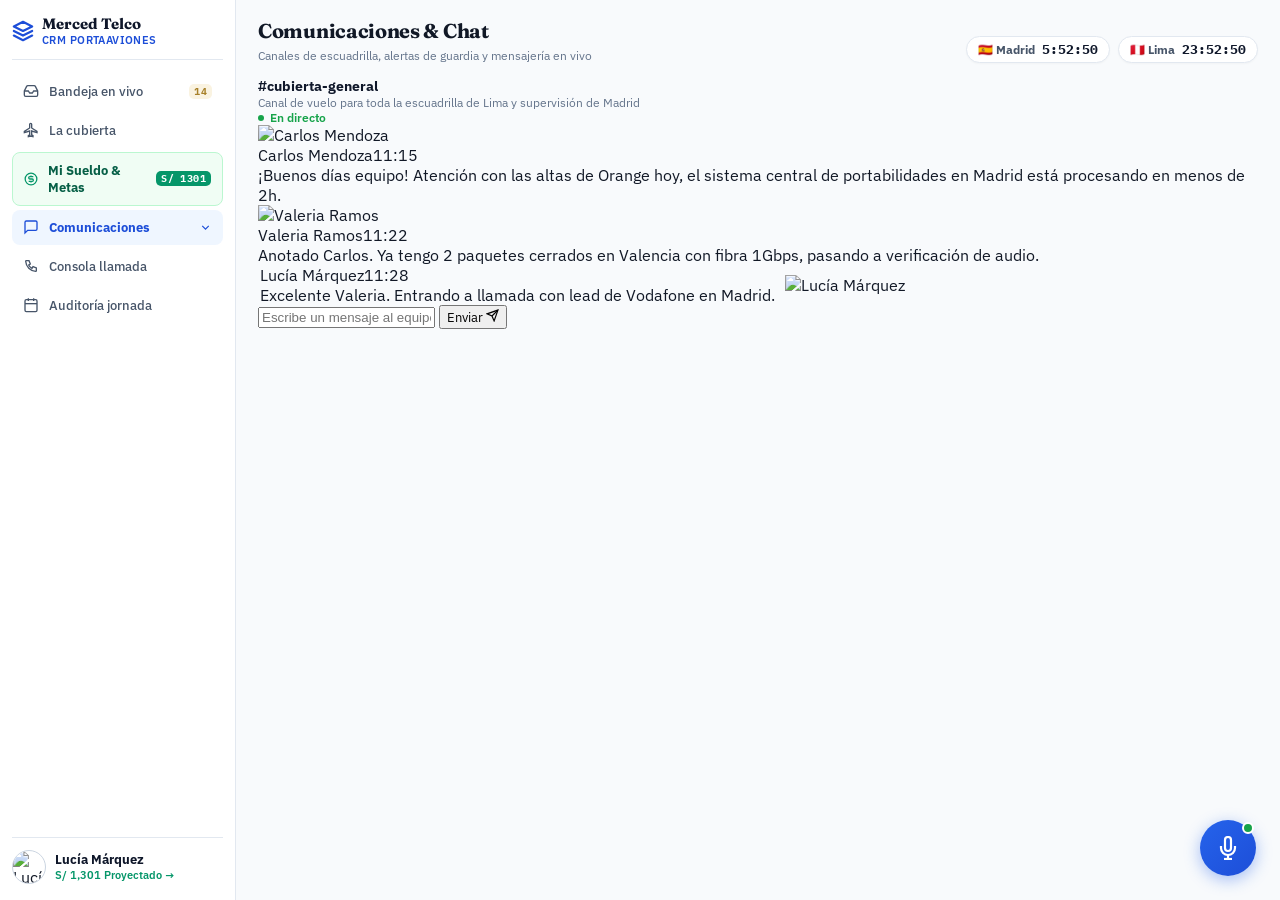
==== commit 5a3979c4: "Organizar páginas y recursos estáticos" ====
--- a/gemini/index.html
+++ b/gemini/index.html
@@ -7,8 +7,8 @@
   <link rel="preconnect" href="https://fonts.googleapis.com">
   <link rel="preconnect" href="https://fonts.gstatic.com" crossorigin>
   <link rel="stylesheet" href="https://fonts.googleapis.com/css2?family=Fraunces:opsz,wght@9..144,600;9..144,700&family=IBM+Plex+Mono:wght@400;500;600;700&family=IBM+Plex+Sans:wght@400;500;600;700&display=swap">
-  <link rel="stylesheet" href="../styles.css">
-  <link rel="stylesheet" href="../cubierta.css">
+  <link rel="stylesheet" href="../assets/css/styles.css">
+  <link rel="stylesheet" href="../assets/css/cubierta.css">
   <style>
     .app { display: flex; min-height: 100vh; background: #F8FAFC; }
     
@@ -916,7 +916,7 @@
               <div class="lane-info">
                 <span class="lane-name">María Guadalupe</span>
                 <span class="lane-sub">6 líneas + 1GB fibra</span>
-                <span class="op-chip-modern"><span class="op-dot" style="background:#FF7900;"></span><img src="../logos/orange.svg" alt="Orange" class="op-svg-logo"><span class="op-chip-title">Orange</span></span>
+                <span class="op-chip-modern"><span class="op-dot" style="background:#FF7900;"></span><img src="../assets/logos/orange.svg" alt="Orange" class="op-svg-logo"><span class="op-chip-title">Orange</span></span>
               </div>
               <div class="lane-progress-bar"><div class="lane-progress-fill" style="width:100%; background:var(--oro);"></div></div>
               <div class="lane-badge" style="color:var(--oro); font-weight:700;">Aterrizó</div>
@@ -925,7 +925,7 @@
               <div class="lane-info">
                 <span class="lane-name">Ramón Cuesta</span>
                 <span class="lane-sub">4 líneas + 600 fibra</span>
-                <span class="op-chip-modern"><span class="op-dot" style="background:#009EF7;"></span><img src="../logos/movistar.svg" alt="Movistar" class="op-svg-logo"><span class="op-chip-title">Movistar</span></span>
+                <span class="op-chip-modern"><span class="op-dot" style="background:#009EF7;"></span><img src="../assets/logos/movistar.svg" alt="Movistar" class="op-svg-logo"><span class="op-chip-title">Movistar</span></span>
               </div>
               <div class="lane-progress-bar"><div class="lane-progress-fill" style="width:75%; background:var(--azul);"></div></div>
               <div class="lane-badge" style="color:var(--azul); font-weight:700;">En Vuelo</div>
@@ -1156,15 +1156,15 @@
 
 // Diccionario oficial de operadores
 var OPERADORES = {
-  MERCED:   { id: 'MERCED',   n: 'Merced Fibra', c: '#1D4ED8', f: '../logos/merced.svg', prod: 'Fibra 1Gbps + Móvil 50GB', precio: '34,90 €/mes' },
-  DIGI:     { id: 'DIGI',     n: 'Digi Smart',   c: '#0E4A6F', f: '../logos/digi.svg',   prod: 'Fibra Smart 1Gbps + Pro', precio: '30,00 €/mes' },
-  LOWI:     { id: 'LOWI',     n: 'Lowi Simple',  c: '#7A9E00', f: '../logos/lowi.svg',   prod: 'Fibra Fit 600Mb + 2 SIMs', precio: '29,95 €/mes' },
-  O2:       { id: 'O2',       n: 'O2 España',    c: '#0033A0', f: '../logos/o2.svg',     prod: 'Fibra 1Gbps + 100GB 5G', precio: '38,00 €/mes' },
-  VODAFONE: { id: 'VODAFONE', n: 'Vodafone',     c: '#E60000', f: '../logos/vodafone.svg', prod: 'Vodafone One Ilimitada', precio: '45,00 €/mes' },
-  MOVISTAR: { id: 'MOVISTAR', n: 'Movistar',     c: '#009EF7', f: '../logos/movistar.svg', prod: 'Movistar Fusión Base', precio: '52,00 €/mes' },
-  ORANGE:   { id: 'ORANGE',   n: 'Orange',       c: '#FF7900', f: '../logos/orange.svg',   prod: 'Love Cine y Series', precio: '59,00 €/mes' },
-  MASMOVIL: { id: 'MASMOVIL', n: 'MásMóvil',     c: '#E6B800', f: '../logos/masmovil.svg', prod: 'Fibra + Líneas Familia', precio: '39,90 €/mes' },
-  YOIGO:    { id: 'YOIGO',    n: 'Yoigo',        c: '#400B81', f: '../logos/yoigo.svg',    prod: 'Sinfín Fibra + GB', precio: '42,00 €/mes' }
+  MERCED:   { id: 'MERCED',   n: 'Merced Fibra', c: '#1D4ED8', f: '../assets/logos/merced.svg', prod: 'Fibra 1Gbps + Móvil 50GB', precio: '34,90 €/mes' },
+  DIGI:     { id: 'DIGI',     n: 'Digi Smart',   c: '#0E4A6F', f: '../assets/logos/digi.svg',   prod: 'Fibra Smart 1Gbps + Pro', precio: '30,00 €/mes' },
+  LOWI:     { id: 'LOWI',     n: 'Lowi Simple',  c: '#7A9E00', f: '../assets/logos/lowi.svg',   prod: 'Fibra Fit 600Mb + 2 SIMs', precio: '29,95 €/mes' },
+  O2:       { id: 'O2',       n: 'O2 España',    c: '#0033A0', f: '../assets/logos/o2.svg',     prod: 'Fibra 1Gbps + 100GB 5G', precio: '38,00 €/mes' },
+  VODAFONE: { id: 'VODAFONE', n: 'Vodafone',     c: '#E60000', f: '../assets/logos/vodafone.svg', prod: 'Vodafone One Ilimitada', precio: '45,00 €/mes' },
+  MOVISTAR: { id: 'MOVISTAR', n: 'Movistar',     c: '#009EF7', f: '../assets/logos/movistar.svg', prod: 'Movistar Fusión Base', precio: '52,00 €/mes' },
+  ORANGE:   { id: 'ORANGE',   n: 'Orange',       c: '#FF7900', f: '../assets/logos/orange.svg',   prod: 'Love Cine y Series', precio: '59,00 €/mes' },
+  MASMOVIL: { id: 'MASMOVIL', n: 'MásMóvil',     c: '#E6B800', f: '../assets/logos/masmovil.svg', prod: 'Fibra + Líneas Familia', precio: '39,90 €/mes' },
+  YOIGO:    { id: 'YOIGO',    n: 'Yoigo',        c: '#400B81', f: '../assets/logos/yoigo.svg',    prod: 'Sinfín Fibra + GB', precio: '42,00 €/mes' }
 };
 
 function renderOpChip(opKey, isInteractive, leadId) {
--- a/assets/css/styles.css
+++ b/assets/css/styles.css
@@ -0,0 +1,450 @@
+/* ==================================================================
+   CRM Campaña — base
+   Blanco y neutros FRÍOS (nada de cremas). Azul GoodCall hace el
+   trabajo, rojo Merced solo cuando duele, dorado reservado al
+   aterrizaje. Ningún fondo negro: el carril es claro y se pliega.
+   Tipos: Fraunces (títulos) · IBM Plex Sans (texto) · IBM Plex Mono (cifras)
+   ================================================================== */
+
+:root {
+  /* neutros fríos */
+  --ground:     #F3F6FA;
+  --surface:    #FFFFFF;
+  --surface-2:  #F8FAFD;
+  --ink:        #111826;
+  --ink-2:      #5A6577;
+  --ink-3:      #8792A4;
+  --line:       #E3E8EF;
+  --line-soft:  #EFF3F8;
+  --wash:       #EDF1F7;
+
+  /* azul GoodCall */
+  --azul:       #2F7BE0;
+  --azul-hon:   #1B5FBF;
+  --azul-mas:   #14498F;
+  --azul-sua:   #EAF2FD;
+
+  /* rojo Merced */
+  --rojo:       #C8102E;
+  --rojo-hon:   #9B0C23;
+  --rojo-sua:   #FDECEF;
+  --rojo-linea: #F7CCD4;
+
+  /* dorado, reservado */
+  --oro:        #A8812A;
+  --oro-luz:    #D4AF37;
+  --oro-sua:    #FAF3E1;
+
+  /* estados */
+  --verde:      #116B44;
+  --verde-sua:  #E7F6EE;
+  --vivo:       #16A34A;
+
+  --sans:  'IBM Plex Sans', system-ui, -apple-system, 'Segoe UI', sans-serif;
+  --serif: 'Fraunces', Georgia, 'Times New Roman', serif;
+  --mono:  'IBM Plex Mono', ui-monospace, 'Cascadia Mono', Consolas, monospace;
+
+  --r-sm: 8px; --r-md: 11px; --r-lg: 14px;
+  --sombra: 0 1px 2px rgba(17,24,38,.04), 0 6px 20px rgba(17,24,38,.05);
+}
+
+* { box-sizing: border-box; }
+html, body { height: 100%; }
+
+body {
+  margin: 0; font-family: var(--sans);
+  background: var(--ground); color: var(--ink);
+  -webkit-font-smoothing: antialiased;
+}
+
+a { color: var(--azul-hon); text-decoration: none; }
+a:hover { color: var(--azul-mas); }
+button { font-family: inherit; }
+:focus-visible { outline: 2px solid var(--azul); outline-offset: 2px; }
+
+.num { font-family: var(--mono); font-variant-numeric: tabular-nums; }
+.spacer { flex-grow: 1; }
+
+/* ==================== carril claro y plegable ==================== */
+
+.app { display: flex; min-height: 100vh; }
+
+.rail {
+  width: 236px; flex-shrink: 0;
+  background: var(--surface);
+  border-right: 1px solid var(--line);
+  padding: 18px 14px;
+  display: flex; flex-direction: column; gap: 20px;
+  position: sticky; top: 0; height: 100vh;
+  transition: width .18s ease, padding .18s ease;
+}
+
+.brand { display: flex; align-items: center; gap: 10px; padding: 0 2px; }
+.brand-mark {
+  width: 34px; height: 34px; border-radius: 10px; flex-shrink: 0;
+  background: linear-gradient(135deg, var(--azul), var(--azul-mas));
+  display: flex; align-items: center; justify-content: center;
+}
+.brand-name { display: block; font-family: var(--serif); font-size: 16px; font-weight: 700; color: var(--ink); line-height: 1.15; }
+.brand-sub { font-size: 9.5px; color: var(--ink-3); letter-spacing: .08em; font-weight: 700; }
+
+.rail-toggle {
+  margin-left: auto; width: 28px; height: 28px; flex-shrink: 0;
+  border: 1px solid var(--line); background: var(--surface);
+  border-radius: var(--r-sm); cursor: pointer; color: var(--ink-2);
+  display: flex; align-items: center; justify-content: center;
+}
+.rail-toggle:hover { background: var(--wash); color: var(--ink); }
+
+.nav { display: flex; flex-direction: column; gap: 2px; }
+.nav a {
+  display: flex; align-items: center; gap: 11px;
+  padding: 10px 11px; border-radius: var(--r-md);
+  color: var(--ink-2); font-size: 13.5px; font-weight: 500;
+}
+.nav a:hover { background: var(--wash); color: var(--ink); }
+.nav a[aria-current="page"] { background: var(--azul-sua); color: var(--azul-mas); font-weight: 700; }
+.nav a .txt { flex-grow: 1; }
+.nav-count {
+  background: var(--wash); color: var(--ink-2); font-size: 11px; font-weight: 700;
+  padding: 1px 7px; border-radius: 99px; font-family: var(--mono);
+}
+.nav a[aria-current="page"] .nav-count { background: var(--azul); color: #FFFFFF; }
+
+.rail-gap { flex-grow: 1; }
+.rail-foot { display: flex; flex-direction: column; gap: 12px; border-top: 1px solid var(--line); padding-top: 14px; }
+
+.punch { display: flex; flex-direction: column; gap: 7px; }
+.punch-k { font-size: 9.5px; font-weight: 700; color: var(--ink-3); letter-spacing: .07em; text-transform: uppercase; }
+.punch-btn {
+  width: 100%; border: 0; border-radius: var(--r-md); padding: 10px 0;
+  background: linear-gradient(135deg, var(--azul), var(--azul-hon)); color: #FFFFFF;
+  font-size: 12.5px; font-weight: 700; cursor: pointer;
+  display: flex; align-items: center; justify-content: center; gap: 7px;
+}
+.punch-btn:hover { filter: brightness(1.08); }
+.punch-btn.out { background: var(--surface); color: var(--ink); box-shadow: inset 0 0 0 1px var(--line); }
+.punch-btn.out:hover { background: var(--wash); filter: none; }
+.punch-btn[disabled] { background: var(--wash); color: var(--ink-3); cursor: default; filter: none; }
+.punch-log { display: flex; justify-content: space-between; font-size: 10.5px; font-family: var(--mono); color: var(--ink-2); }
+.punch-log b { color: var(--ink-3); font-weight: 400; }
+
+.me { display: flex; align-items: center; gap: 10px; padding: 0 2px; }
+.me-av {
+  width: 32px; height: 32px; border-radius: 50%; flex-shrink: 0;
+  background: var(--azul-sua); color: var(--azul-mas);
+  display: flex; align-items: center; justify-content: center; font-size: 11.5px; font-weight: 700;
+}
+.me-name { display: block; font-size: 12.5px; font-weight: 600; color: var(--ink); }
+.me-role { font-size: 10.5px; color: var(--ink-3); }
+
+.dot { width: 7px; height: 7px; border-radius: 50%; background: var(--vivo); flex-shrink: 0; display: inline-block; }
+
+/* plegado a 66 px */
+body.rail-min .rail { width: 66px; padding: 18px 9px; }
+body.rail-min .brand-text,
+body.rail-min .rail .txt,
+body.rail-min .nav-count,
+body.rail-min .punch-k,
+body.rail-min .punch-log,
+body.rail-min .me-text { display: none; }
+body.rail-min .brand { justify-content: center; padding: 0; }
+body.rail-min .brand-mark { display: none; }
+body.rail-min .rail-toggle { margin: 0; }
+body.rail-min .nav a { justify-content: center; padding: 11px 0; gap: 0; }
+body.rail-min .me { justify-content: center; padding: 0; }
+
+/* ==================== estructura ==================== */
+
+.main { flex-grow: 1; min-width: 0; padding: 26px 30px; display: flex; flex-direction: column; gap: 18px; }
+
+.head { display: flex; align-items: flex-end; gap: 20px; flex-wrap: wrap; }
+.head-txt { flex-grow: 1; min-width: 0; display: flex; flex-direction: column; gap: 3px; }
+h1 { margin: 0; font-family: var(--serif); font-size: 27px; font-weight: 700; letter-spacing: -.015em; }
+.sub { margin: 0; font-size: 13px; color: var(--ink-2); }
+h2.ttl { margin: 0; font-size: 15px; font-weight: 700; }
+.ttl-sub { font-size: 12px; color: var(--ink-2); }
+h2.eyebrow { margin: 0; font-size: 11px; font-weight: 700; color: var(--ink-3); letter-spacing: .07em; text-transform: uppercase; }
+
+.rolebar {
+  display: flex; align-items: center; gap: 10px; flex-wrap: wrap;
+  padding: 8px 13px; border-radius: var(--r-md);
+  background: var(--surface); border: 1px solid var(--line);
+}
+.rolebar .tagline {
+  font-size: 9.5px; font-weight: 700; color: var(--azul-mas); letter-spacing: .07em;
+  text-transform: uppercase; background: var(--azul-sua); padding: 3px 8px; border-radius: 5px;
+}
+.rolebar select {
+  font-family: inherit; font-size: 13px; font-weight: 600; color: var(--ink);
+  padding: 6px 10px; border: 1px solid var(--line); border-radius: var(--r-sm); background: var(--surface);
+}
+.rolebar .note { font-size: 12px; color: var(--ink-2); }
+
+.clocks { display: flex; gap: 8px; }
+.clock {
+  display: flex; flex-direction: column; gap: 1px; padding: 7px 13px;
+  border-radius: var(--r-md); background: var(--surface); border: 1px solid var(--line); min-width: 94px;
+}
+.clock .z { font-size: 9.5px; font-weight: 700; color: var(--ink-3); letter-spacing: .07em; }
+.clock .t { font-family: var(--mono); font-size: 16px; font-weight: 600; line-height: 1.1; }
+.clock.here { background: linear-gradient(135deg, var(--azul), var(--azul-mas)); border-color: transparent; }
+.clock.here .z { color: rgba(255,255,255,.78); }
+.clock.here .t { color: #FFFFFF; }
+.clock.shut { background: var(--rojo-sua); border-color: var(--rojo-linea); }
+.clock.shut .z { color: var(--rojo); }
+.clock.shut .t { color: var(--rojo-hon); }
+
+/* ==================== tarjetas ==================== */
+
+.card { background: var(--surface); border: 1px solid var(--line); border-radius: var(--r-lg); padding: 17px 19px; box-shadow: var(--sombra); }
+.stack { display: flex; flex-direction: column; gap: 14px; }
+
+.tiles { display: grid; grid-template-columns: repeat(4, minmax(0, 1fr)); gap: 15px; }
+.tile { display: flex; flex-direction: column; gap: 5px; padding: 16px 18px; }
+.tile-k { font-size: 12px; color: var(--ink-2); font-weight: 500; }
+.tile-v { font-family: var(--mono); font-size: 29px; font-weight: 600; line-height: 1.05; letter-spacing: -.02em; }
+.tile-s { font-size: 11px; color: var(--ink-3); }
+.tile-s.warn { color: var(--rojo); font-weight: 600; }
+
+.alert {
+  display: flex; align-items: center; gap: 13px; padding: 12px 16px;
+  border-radius: var(--r-md); background: var(--rojo-sua); border: 1px solid var(--rojo-linea);
+}
+.alert p { margin: 0; flex-grow: 1; font-size: 13px; color: var(--rojo-hon); font-weight: 500; }
+.alert a {
+  display: flex; align-items: center; gap: 7px; flex-shrink: 0;
+  background: var(--rojo); color: #FFFFFF; font-size: 13px; font-weight: 600;
+  padding: 9px 15px; border-radius: var(--r-sm);
+}
+.alert a:hover { background: var(--rojo-hon); color: #FFFFFF; }
+
+/* ==================== controles ==================== */
+
+.toolbar { display: flex; align-items: center; gap: 10px; flex-wrap: wrap; }
+
+.segmented { display: flex; gap: 3px; padding: 3px; background: var(--wash); border-radius: var(--r-md); }
+.seg { border: 0; background: transparent; color: var(--ink-2); font-size: 12.5px; font-weight: 500; padding: 7px 13px; border-radius: var(--r-sm); cursor: pointer; }
+.seg:hover { color: var(--ink); }
+.seg[aria-pressed="true"] { background: var(--surface); color: var(--azul-mas); font-weight: 700; box-shadow: 0 1px 2px rgba(17,24,38,.09); }
+
+.field { font-family: inherit; font-size: 13px; color: var(--ink); padding: 9px 13px; border: 1px solid var(--line); border-radius: var(--r-sm); background: var(--surface); }
+.field::placeholder { color: var(--ink-3); }
+textarea.field { resize: none; line-height: 1.5; background: var(--surface-2); min-height: 62px; }
+.lbl { font-size: 12.5px; color: var(--ink-2); }
+
+.btn {
+  display: inline-flex; align-items: center; justify-content: center; gap: 7px;
+  border: 1px solid var(--line); background: var(--surface); color: var(--ink);
+  font-size: 13px; font-weight: 600; padding: 10px 15px; border-radius: var(--r-sm); cursor: pointer;
+}
+.btn:hover { background: var(--wash); }
+.btn-go { border: 0; background: linear-gradient(135deg, var(--azul), var(--azul-hon)); color: #FFFFFF; }
+.btn-go:hover { filter: brightness(1.08); }
+.btn-lg { height: 44px; font-size: 14px; border-radius: var(--r-md); }
+
+.badge { font-size: 10.5px; font-weight: 700; padding: 3px 8px; border-radius: 5px; letter-spacing: .04em; white-space: nowrap; }
+.b-es { background: var(--azul-sua); color: var(--azul-mas); }
+.b-meta { background: var(--oro-sua); color: var(--oro); }
+
+.pill { display: block; text-align: center; font-size: 12px; font-weight: 600; padding: 5px 0; border-radius: 7px; }
+.p-warm { background: var(--rojo-sua); color: var(--rojo-hon); }
+.p-calm { background: var(--azul-sua); color: var(--azul-mas); }
+.p-blue { background: var(--verde-sua); color: var(--verde); }
+.p-mute { background: var(--wash); color: var(--ink-2); }
+
+/* ==================== bandeja ==================== */
+
+.leads { flex-grow: 1; background: var(--surface); border: 1px solid var(--line); border-radius: var(--r-lg); overflow: hidden; display: flex; flex-direction: column; box-shadow: var(--sombra); }
+.lrow { display: grid; grid-template-columns: 34px minmax(0, 1fr) 138px 158px 84px 116px 92px; align-items: center; gap: 15px; padding: 0 18px; }
+.lhead { height: 40px; background: var(--surface-2); border-bottom: 1px solid var(--line); font-size: 10.5px; font-weight: 700; color: var(--ink-3); letter-spacing: .06em; text-transform: uppercase; }
+.lbody { height: 62px; border-bottom: 1px solid var(--line-soft); }
+.lbody:last-child { border-bottom: 0; }
+.lbody:hover { background: var(--surface-2); }
+.lbody.sla { background: #FFF7F8; }
+.lname { display: block; font-size: 14px; font-weight: 600; }
+.lad { font-size: 12px; color: var(--ink-2); }
+.ltel { font-family: var(--mono); font-size: 13px; }
+.lwait { font-family: var(--mono); font-size: 13px; font-weight: 600; color: var(--ink-2); }
+.lbody.sla .lwait { color: var(--rojo); }
+.av { width: 34px; height: 34px; border-radius: 50%; flex-shrink: 0; display: flex; align-items: center; justify-content: center; font-size: 12px; font-weight: 700; }
+.av-es { background: var(--azul-sua); color: var(--azul-mas); }
+.call {
+  display: flex; align-items: center; justify-content: center; gap: 6px; height: 34px;
+  background: linear-gradient(135deg, var(--azul), var(--azul-hon)); color: #FFFFFF;
+  font-size: 12.5px; font-weight: 600; border-radius: var(--r-sm);
+}
+.call:hover { filter: brightness(1.08); color: #FFFFFF; }
+
+/* ==================== pantalla de llamada ==================== */
+
+.split { flex-grow: 1; display: flex; gap: 18px; align-items: flex-start; }
+.col-l { width: 660px; flex-shrink: 0; display: flex; flex-direction: column; gap: 16px; }
+.col-r { flex-grow: 1; min-width: 0; display: flex; flex-direction: column; gap: 16px; }
+
+.grid2 { display: grid; grid-template-columns: repeat(2, minmax(0, 1fr)); gap: 14px 24px; }
+.pair { display: flex; flex-direction: column; gap: 3px; }
+.pair dt { font-size: 12px; color: var(--ink-2); }
+.pair dd { margin: 0; font-size: 14px; font-weight: 600; }
+.kv { display: flex; align-items: center; gap: 12px; }
+.kv-k { width: 86px; flex-shrink: 0; font-size: 12px; color: var(--ink-2); }
+.kv-v { font-size: 13px; font-weight: 600; }
+
+/* el softphone: azul GoodCall profundo, nunca negro */
+.phone {
+  background: linear-gradient(150deg, var(--azul-hon), var(--azul-mas) 68%, #0F3A72);
+  border-radius: var(--r-lg); padding: 21px 23px;
+  display: flex; flex-direction: column; gap: 17px;
+  box-shadow: 0 8px 28px rgba(20,73,143,.28);
+}
+.phone-top { display: flex; align-items: center; gap: 9px; }
+.phone-top .t { font-size: 11.5px; font-weight: 700; color: rgba(255,255,255,.88); letter-spacing: .06em; text-transform: uppercase; flex-grow: 1; }
+.phone-top .m { font-size: 11px; color: rgba(255,255,255,.62); font-family: var(--mono); }
+.timer { font-family: var(--mono); font-size: 44px; font-weight: 500; color: #FFFFFF; line-height: 1; letter-spacing: -.025em; }
+.wave { flex-grow: 1; display: flex; align-items: flex-end; gap: 3px; height: 34px; }
+.wave i { flex-grow: 1; max-width: 5px; border-radius: 2px; background: rgba(255,255,255,.28); display: block; }
+.wave i.on { background: #86DCB2; }
+.cid { display: flex; align-items: center; gap: 10px; padding: 10px 13px; border-radius: var(--r-md); background: rgba(255,255,255,.13); }
+.cid .k { font-size: 11.5px; color: rgba(255,255,255,.72); }
+.cid .v { font-size: 12px; color: #FFFFFF; font-weight: 600; font-family: var(--mono); flex-grow: 1; }
+.keys { display: flex; gap: 9px; }
+.key {
+  flex-grow: 1; flex-basis: 0; display: flex; flex-direction: column; align-items: center; gap: 6px;
+  padding: 12px 0; border: 0; border-radius: var(--r-md);
+  background: rgba(255,255,255,.14); color: #FFFFFF; font-size: 11.5px; font-weight: 600; cursor: pointer;
+}
+.key:hover { background: rgba(255,255,255,.24); }
+.key.hang, .key.muted { background: var(--rojo); }
+.key.hang:hover, .key.muted:hover { background: var(--rojo-hon); }
+
+.tips { display: flex; flex-direction: column; gap: 6px; }
+.tip { display: flex; align-items: center; gap: 11px; min-height: 44px; padding: 10px 13px; border: 1px solid var(--line); background: var(--surface); border-radius: var(--r-md); cursor: pointer; }
+.tip:hover { background: var(--surface-2); }
+.tip input { width: 17px; height: 17px; accent-color: var(--azul); flex-shrink: 0; margin: 0; }
+.tip-t { flex-grow: 1; font-size: 14px; font-weight: 600; }
+.tip-h { font-size: 12px; color: var(--ink-2); }
+.tip:has(input:checked) { border-color: var(--azul); background: var(--azul-sua); }
+
+/* ==================== asistencias ==================== */
+
+.att-row { display: grid; grid-template-columns: minmax(0, 1fr) 110px 100px 100px 110px 130px; align-items: center; gap: 14px; padding: 0 18px; }
+.att-head { height: 40px; background: var(--surface-2); border-bottom: 1px solid var(--line); font-size: 10.5px; font-weight: 700; color: var(--ink-3); letter-spacing: .06em; text-transform: uppercase; }
+.att-body { height: 56px; border-bottom: 1px solid var(--line-soft); }
+.att-body:last-child { border-bottom: 0; }
+.att-body:hover { background: var(--surface-2); }
+.chip { font-size: 11px; font-weight: 700; padding: 4px 9px; border-radius: 6px; white-space: nowrap; }
+.chip-in { background: var(--verde-sua); color: var(--verde); }
+.chip-late { background: var(--oro-sua); color: var(--oro); }
+.chip-out { background: var(--wash); color: var(--ink-2); }
+.chip-no { background: var(--rojo-sua); color: var(--rojo-hon); }
+
+/* ==================== panel de campaña ==================== */
+
+.panels { display: flex; gap: 15px; }
+.panel-wide { width: 716px; flex-shrink: 0; display: flex; flex-direction: column; gap: 10px; padding: 19px 22px; }
+.panel-side { flex-grow: 1; min-width: 0; display: flex; flex-direction: column; gap: 14px; padding: 19px 21px; }
+
+.legend { display: flex; align-items: center; gap: 14px; flex-shrink: 0; }
+.legend span { display: flex; align-items: center; gap: 6px; font-size: 12px; color: var(--ink-2); }
+.swatch { width: 10px; height: 10px; border-radius: 3px; flex-shrink: 0; display: block; }
+
+.plot { display: flex; height: 196px; flex-shrink: 0; }
+.yaxis { width: 34px; height: 170px; padding-right: 8px; flex-shrink: 0; display: flex; flex-direction: column; justify-content: space-between; align-items: flex-end; }
+.yaxis span { font-size: 11px; color: var(--ink-3); font-family: var(--mono); line-height: 1; }
+.plotarea { flex-grow: 1; position: relative; min-width: 0; }
+.grid { position: absolute; inset: 0 0 auto 0; height: 170px; display: flex; flex-direction: column; justify-content: space-between; }
+.grid i { height: 1px; background: var(--line-soft); display: block; }
+.grid i:last-child { background: var(--line); }
+.bars { position: absolute; inset: 0 0 auto 0; height: 170px; display: flex; gap: 14px; align-items: flex-end; }
+.bgroup { flex-grow: 1; flex-basis: 0; height: 170px; display: flex; gap: 2px; align-items: flex-end; justify-content: center; border-radius: 5px 5px 0 0; }
+.bgroup:hover { background: var(--surface-2); }
+.bslot { flex-grow: 1; flex-basis: 0; height: 170px; display: flex; flex-direction: column; align-items: center; justify-content: flex-end; gap: 4px; }
+.bslot b { font-size: 11px; font-weight: 600; color: var(--ink-2); font-family: var(--mono); line-height: 1; }
+.bar { width: 100%; border-radius: 4px 4px 0 0; display: block; }
+.xaxis { position: absolute; left: 0; right: 0; top: 176px; display: flex; gap: 14px; }
+.xaxis span { flex-grow: 1; flex-basis: 0; text-align: center; font-size: 11px; color: var(--ink-3); font-family: var(--mono); }
+
+.tip-chart {
+  position: absolute; top: 4px; transform: translateX(-50%);
+  background: var(--ink); border-radius: var(--r-sm); padding: 9px 12px;
+  display: none; flex-direction: column; gap: 5px; pointer-events: none; white-space: nowrap; z-index: 2;
+}
+.tip-chart.on { display: flex; }
+.tip-chart .d { font-size: 11px; color: rgba(255,255,255,.66); font-family: var(--mono); }
+.tip-chart .r { display: flex; align-items: center; gap: 7px; }
+.tip-chart .r span { font-size: 12px; color: #FFFFFF; flex-grow: 1; }
+.tip-chart .r b { font-size: 12px; color: #FFFFFF; font-weight: 600; font-family: var(--mono); }
+.tip-chart .sq { width: 8px; height: 8px; border-radius: 2px; flex-grow: 0 !important; }
+
+details.data { font-size: 12px; color: var(--ink-2); }
+details.data summary { cursor: pointer; padding: 4px 0; font-weight: 500; }
+details.data table { border-collapse: collapse; margin-top: 8px; font-size: 11px; font-family: var(--mono); }
+details.data caption { text-align: left; padding-bottom: 6px; color: var(--ink-2); font-family: var(--sans); }
+details.data th, details.data td { padding: 3px 12px 3px 0; text-align: right; color: var(--ink); font-weight: 400; }
+details.data th:first-child { text-align: left; }
+details.data thead th { color: var(--ink-2); font-weight: 600; }
+
+.funnel { display: flex; flex-direction: column; gap: 8px; }
+.frow { display: flex; align-items: center; gap: 12px; }
+.frow-k { width: 96px; flex-shrink: 0; display: flex; flex-direction: column; gap: 1px; }
+.frow-k .n { font-size: 13px; font-weight: 600; line-height: 1.2; }
+.frow-k .p { font-size: 11px; color: var(--ink-3); font-family: var(--mono); }
+.frow-bar { flex-grow: 1; min-width: 0; display: flex; align-items: center; }
+.frow-bar i { height: 22px; border-radius: 4px; display: block; }
+.frow-v { width: 52px; flex-shrink: 0; text-align: right; font-size: 14px; font-weight: 600; font-family: var(--mono); }
+
+table.grid-tbl { width: 100%; border-collapse: collapse; }
+table.grid-tbl th, table.grid-tbl td { padding: 11px 0; border-bottom: 1px solid var(--line-soft); }
+table.grid-tbl thead th { padding: 0 0 9px 0; font-size: 10.5px; font-weight: 700; color: var(--ink-3); letter-spacing: .06em; text-transform: uppercase; border-bottom: 1px solid var(--line); text-align: right; }
+table.grid-tbl thead th:first-child, table.grid-tbl thead th:nth-child(2) { text-align: left; }
+table.grid-tbl tbody th { text-align: left; font-weight: 400; }
+table.grid-tbl td { text-align: right; font-size: 13px; font-family: var(--mono); }
+table.grid-tbl td.left { text-align: left; }
+table.grid-tbl .who { display: flex; align-items: center; gap: 10px; }
+table.grid-tbl .who i { width: 27px; height: 27px; border-radius: 50%; background: var(--azul-sua); color: var(--azul-mas); display: flex; align-items: center; justify-content: center; font-size: 10px; font-weight: 700; font-style: normal; flex-shrink: 0; }
+table.grid-tbl .who b { font-size: 13px; font-weight: 600; }
+td.slow { color: var(--rojo); font-weight: 600; }
+
+/* ==================== entrada ==================== */
+
+.gate-page {
+  min-height: 100vh;
+  background:
+    radial-gradient(1100px 620px at 16% -12%, #E4EEFB 0%, rgba(228,238,251,0) 62%),
+    radial-gradient(900px 560px at 96% 6%, #FBE7EB 0%, rgba(251,231,235,0) 58%),
+    var(--ground);
+  display: flex; align-items: center; justify-content: center; padding: 44px 24px;
+}
+.gate-box { width: 100%; max-width: 1000px; display: flex; flex-direction: column; gap: 32px; }
+.gate-brand { display: flex; align-items: center; gap: 15px; }
+.gate-brand h1 { margin: 0; font-size: 35px; }
+.gate-brand p { margin: 3px 0 0; font-size: 13px; color: var(--ink-2); }
+.gate-mark {
+  width: 54px; height: 54px; border-radius: 16px; flex-shrink: 0;
+  background: linear-gradient(135deg, var(--azul), var(--azul-mas));
+  display: flex; align-items: center; justify-content: center;
+  box-shadow: 0 8px 22px rgba(27,95,191,.3);
+}
+.gate-q { font-size: 14px; color: var(--ink-2); margin: 0 0 14px; }
+
+.posts { display: grid; grid-template-columns: repeat(5, minmax(0, 1fr)); gap: 13px; }
+.post {
+  display: flex; flex-direction: column; gap: 11px; padding: 20px 17px; text-align: left;
+  background: var(--surface); border: 1px solid var(--line); border-radius: var(--r-lg);
+  color: var(--ink); cursor: pointer; font-family: inherit; box-shadow: var(--sombra);
+  transition: transform .14s ease, box-shadow .14s ease, border-color .14s ease;
+}
+.post:hover { transform: translateY(-3px); border-color: var(--azul); box-shadow: 0 10px 26px rgba(27,95,191,.17); }
+.post-ico {
+  width: 40px; height: 40px; border-radius: var(--r-md); flex-shrink: 0;
+  background: var(--azul-sua); color: var(--azul-mas);
+  display: flex; align-items: center; justify-content: center;
+  transition: background .14s ease, color .14s ease;
+}
+.post:hover .post-ico { background: linear-gradient(135deg, var(--azul), var(--azul-mas)); color: #FFFFFF; }
+.post b { font-size: 15px; font-weight: 700; }
+.post span { font-size: 12px; color: var(--ink-2); line-height: 1.45; }
+.gate-foot { font-size: 12px; color: var(--ink-3); }
+
+@media (max-width: 980px)  { .posts { grid-template-columns: repeat(2, minmax(0, 1fr)); } }
+@media (max-width: 1280px) { .tiles { grid-template-columns: repeat(2, minmax(0, 1fr)); } }
--- a/assets/css/cubierta.css
+++ b/assets/css/cubierta.css
@@ -0,0 +1,359 @@
+/* ==================================================================
+   LA CUBIERTA — Back Office
+
+   EL AVIÓN es una silueta cenital de verdad: morro en punta, alas EN
+   FLECHA hacia atrás y estabilizadores de cola. El fuselaje es blanco
+   y lleva dentro el logotipo oficial de la operadora de la que se
+   porta el cliente; las alas y la cola van en el color de esa marca,
+   y el CONTORNO del fuselaje lleva el estado (azul en vuelo, rojo
+   retenida o caída, dorado aterrizada).
+
+   La cabecera se pliega: por defecto una sola barra. Todo el alto que
+   sobra es para las calles.
+   ================================================================== */
+
+/* ==================== cabecera compacta ==================== */
+
+body[data-pagina="deck"] .main { height: 100vh; overflow: hidden; gap: 12px; padding: 16px 22px; }
+
+.deck-bar {
+  display: flex; align-items: center; gap: 16px; flex-wrap: wrap; flex-shrink: 0;
+  padding: 9px 14px; background: var(--surface);
+  border: 1px solid var(--line); border-radius: var(--r-md); box-shadow: var(--sombra);
+}
+.deck-bar h1 { font-size: 19px; letter-spacing: -.01em; }
+
+/* las cifras, en línea y además sirven de filtro */
+.kpi-mini { display: flex; gap: 5px; flex-wrap: wrap; }
+.kpi-mini button {
+  display: flex; align-items: baseline; gap: 6px;
+  padding: 5px 10px; border-radius: 8px; cursor: pointer; font-family: inherit;
+  border: 1px solid var(--line); background: var(--surface);
+}
+.kpi-mini button:hover { background: var(--surface-2); }
+.kpi-mini b { font-family: var(--mono); font-size: 15px; font-weight: 600; color: var(--ink); line-height: 1; }
+.kpi-mini span { font-size: 11px; color: var(--ink-2); }
+.kpi-mini button[aria-pressed="true"] { border-color: var(--azul); background: var(--azul-sua); }
+.kpi-mini button[aria-pressed="true"] span { color: var(--azul-mas); font-weight: 600; }
+.kpi-mini .oro b { color: var(--oro); }
+.kpi-mini .rojo b { color: var(--rojo); }
+
+.mini-clock { display: flex; align-items: baseline; gap: 6px; font-size: 11.5px; color: var(--ink-2); white-space: nowrap; }
+.mini-clock b { font-family: var(--mono); font-size: 13px; font-weight: 600; color: var(--ink); }
+
+.chev { transition: transform .16s ease; }
+.chev.on { transform: rotate(180deg); }
+
+/* el panel de filtros, plegado por defecto */
+.filtros {
+  display: none; flex-direction: column; gap: 9px; flex-shrink: 0;
+  padding: 12px 14px; background: var(--surface);
+  border: 1px solid var(--line); border-radius: var(--r-md); box-shadow: var(--sombra);
+}
+.filtros.on { display: flex; }
+.filtros-fila { display: flex; align-items: center; gap: 10px; flex-wrap: wrap; }
+.filtros-fila > .lbl { width: 116px; flex-shrink: 0; }
+
+/* ==================== el panel ==================== */
+
+.deck {
+  background: var(--surface); border: 1px solid var(--line);
+  border-radius: var(--r-lg); box-shadow: var(--sombra); overflow: hidden;
+  display: flex; flex-direction: column; flex-grow: 1; min-height: 0;
+}
+.deck-stripe { height: 3px; flex-shrink: 0; background: linear-gradient(90deg, var(--azul) 0%, var(--azul-mas) 46%, var(--rojo) 100%); }
+#deck { flex-grow: 1; min-height: 0; overflow-y: auto; overscroll-behavior: contain; }
+
+/* ---------------- rótulos de estación ---------------- */
+
+.route-head { position: relative; height: 30px; }
+.route-head span { position: absolute; top: 0; transform: translateX(-50%); display: flex; flex-direction: column; align-items: center; gap: 1px; white-space: nowrap; }
+.route-head b { font-size: 9.5px; font-weight: 700; color: var(--ink-2); letter-spacing: .07em; text-transform: uppercase; }
+.route-head i { font-family: var(--mono); font-style: normal; font-size: 10px; color: var(--ink-3); }
+.route-head span:first-child { transform: translateX(-6px); align-items: flex-start; }
+.route-head span:last-child { transform: translateX(-94%); align-items: flex-end; }
+.route-head span:last-child b { color: var(--oro); }
+
+/* ---------------- una calle ---------------- */
+
+.lane { display: grid; grid-template-columns: 208px minmax(0, 1fr) 176px; gap: 14px; align-items: center; padding: 11px 18px; border-bottom: 1px solid var(--line-soft); }
+.lane:last-of-type { border-bottom: 0; }
+.lane:hover { background: var(--surface-2); }
+.lane-head { padding: 10px 20px 0; background: var(--surface-2); border-bottom: 1px solid var(--line); flex-shrink: 0; }
+
+.lane-who { display: flex; align-items: center; gap: 11px; min-width: 0; }
+.lane-av { width: 36px; height: 36px; border-radius: 50%; flex-shrink: 0; background: var(--azul-sua); color: var(--azul-mas); display: flex; align-items: center; justify-content: center; font-size: 12px; font-weight: 700; }
+.lane-cli { display: block; font-size: 14px; font-weight: 600; color: var(--ink); line-height: 1.3; }
+.lane-sub { display: block; font-size: 11.5px; color: var(--ink-2); line-height: 1.4; }
+.lane-meta { display: flex; align-items: center; gap: 7px; margin-top: 3px; }
+
+/* ---------------- la pista ---------------- */
+
+.route { position: relative; padding: 0 94px; }
+.route-in { position: relative; height: 92px; }
+
+.asphalt {
+  position: absolute; left: 0; right: 0; top: 48px; height: 14px;
+  border-radius: 7px; background: #E2E7EF;
+  box-shadow: inset 0 0 0 1px rgba(17,24,38,.05); overflow: hidden;
+}
+.covered {
+  position: absolute; left: 0; top: 48px; height: 14px; border-radius: 7px;
+  background: linear-gradient(90deg, var(--azul), var(--azul-hon));
+  width: 0; overflow: hidden; transition: width 1.7s cubic-bezier(.19,.86,.28,1);
+}
+.covered.oro { background: linear-gradient(90deg, var(--azul) 0%, var(--azul-hon) 55%, var(--oro-luz) 92%, var(--oro) 100%); }
+
+.asphalt::after, .covered::after {
+  content: ''; position: absolute; left: 0; width: 3000px; top: 6px; height: 2px;
+  background: repeating-linear-gradient(90deg, #FFFFFF 0 17px, rgba(255,255,255,0) 17px 37px);
+  animation: rodar 2.2s linear infinite;
+}
+.asphalt::after { opacity: .95; }
+.covered::after { opacity: .6; }
+@keyframes rodar { from { transform: translateX(0); } to { transform: translateX(37px); } }
+
+.finish { position: absolute; right: -2px; top: 41px; width: 6px; height: 28px; border-radius: 3px; background: linear-gradient(180deg, var(--oro-luz), var(--oro)); }
+
+/* ---------------- marcas de estación ---------------- */
+
+.stopmark {
+  position: absolute; top: 55px; transform: translate(-50%, -50%);
+  width: 26px; height: 26px; border-radius: 50%;
+  border: 3px solid var(--surface); background: #C6CEDA;
+  display: flex; align-items: center; justify-content: center;
+  box-shadow: 0 1px 3px rgba(17,24,38,.14);
+}
+.lane:hover .stopmark { border-color: var(--surface-2); }
+.sm-ok   { background: var(--azul-hon); }
+.sm-fin  { background: linear-gradient(135deg, var(--oro-luz), var(--oro)); }
+.sm-bad  { background: var(--rojo); }
+.sm-warn { background: var(--surface); box-shadow: 0 0 0 3px var(--rojo), 0 1px 3px rgba(17,24,38,.14); }
+.sm-todo { background: #C6CEDA; }
+
+/* ---------------- incidencias sobre la ruta ---------------- */
+
+.inc { position: absolute; top: 16px; transform: translateX(-50%); display: flex; flex-direction: column; align-items: center; z-index: 8; }
+.inc-dot {
+  width: 19px; height: 19px; border-radius: 50%; background: var(--rojo); color: #FFFFFF;
+  display: flex; align-items: center; justify-content: center;
+  font-size: 11px; font-weight: 800; line-height: 1; box-shadow: 0 1px 4px rgba(200,16,46,.4);
+}
+.inc-stem { width: 2px; height: 14px; background: var(--rojo); opacity: .5; }
+.inc.abierta .inc-dot { animation: aviso 2.4s ease-out infinite; }
+@keyframes aviso {
+  0%   { box-shadow: 0 0 0 0 rgba(200,16,46,.5); }
+  70%  { box-shadow: 0 0 0 11px rgba(200,16,46,0); }
+  100% { box-shadow: 0 0 0 0 rgba(200,16,46,0); }
+}
+.inc.resuelta .inc-dot { background: var(--surface); color: var(--ink-3); box-shadow: 0 0 0 2px #C6CEDA; }
+.inc.resuelta .inc-stem { background: #C6CEDA; }
+
+.inc-tip {
+  position: absolute; bottom: 25px; left: 50%; transform: translateX(-50%) translateY(4px);
+  background: var(--ink); color: #FFFFFF; border-radius: var(--r-sm);
+  padding: 7px 11px; font-size: 11px; font-weight: 600; white-space: nowrap;
+  opacity: 0; pointer-events: none; transition: opacity .14s, transform .14s; z-index: 9;
+}
+.inc:hover .inc-tip { opacity: 1; transform: translateX(-50%) translateY(0); }
+
+/* ---------------- el avión ---------------- */
+
+.jet-slot {
+  position: absolute; top: 55px; left: 0; transform: translate(-50%, -50%);
+  transition: left 1.7s cubic-bezier(.19,.86,.28,1); z-index: 6;
+}
+.jet { position: relative; width: 172px; height: 65px; display: block; }
+.jet svg { width: 172px; height: 65px; display: block; filter: drop-shadow(0 3px 5px rgba(17,24,38,.2)); }
+
+/* alas y cola: el color de la operadora */
+.jet .alas { fill: var(--op, var(--azul)); }
+/* fuselaje blanco, contorno = estado */
+.jet .fuse { fill: #FFFFFF; stroke: var(--azul); stroke-width: 2.6; stroke-linejoin: round; }
+
+/* el logotipo, dentro del fuselaje */
+.jet .livery {
+  position: absolute; left: 54.5%; top: 50%; transform: translate(-50%, -50%);
+  /* cada logo lleva su altura óptica en el HTML: un logo 1:1 y un
+     wordmark 6,7:1 no pueden medir lo mismo de alto */
+  width: auto; max-width: 98px; max-height: 24px; object-fit: contain;
+  display: block; pointer-events: none;
+}
+
+.jet.volando { animation: flotar 3.8s ease-in-out infinite; }
+@keyframes flotar {
+  0%, 100% { transform: translateY(0) rotate(0deg); }
+  50%      { transform: translateY(-3px) rotate(-1.2deg); }
+}
+
+.jet.retenida .fuse { stroke: var(--rojo); }
+.jet.retenida { animation: espera 3.4s ease-in-out infinite; }
+@keyframes espera {
+  0%, 100% { transform: rotate(-4deg); }
+  50%      { transform: rotate(4deg); }
+}
+
+.jet.caida .fuse { stroke: var(--rojo-hon); }
+.jet.caida { transform: rotate(10deg); }
+.jet.caida .livery { opacity: .5; filter: grayscale(.7); }
+.jet.caida .alas { opacity: .6; }
+
+.jet.posada .fuse { stroke: var(--oro); stroke-width: 3; }
+.jet.posada { animation: posarse .85s cubic-bezier(.2,1.5,.4,1) 1.55s both; }
+@keyframes posarse {
+  0%   { transform: translateY(-11px) rotate(-5deg); }
+  58%  { transform: translateY(3px) rotate(2deg); }
+  100% { transform: translateY(0) rotate(0deg); }
+}
+
+.jet.moviendo { animation: impulso 1.7s cubic-bezier(.19,.86,.28,1) both !important; }
+@keyframes impulso {
+  0%   { transform: rotate(0deg) scale(1); }
+  14%  { transform: rotate(-6deg) scale(1.04); }
+  76%  { transform: rotate(-4deg) scale(1.02); }
+  100% { transform: rotate(0deg) scale(1); }
+}
+
+.wake {
+  position: absolute; top: 54px; height: 2px; border-radius: 2px;
+  background: linear-gradient(90deg, rgba(47,123,224,0), rgba(47,123,224,.75));
+  width: 0; z-index: 5;
+  transition: width 1.7s cubic-bezier(.19,.86,.28,1), left 1.7s cubic-bezier(.19,.86,.28,1);
+}
+
+/* ---------------- kilometraje y estado ---------------- */
+
+.lane-end { display: flex; flex-direction: column; align-items: flex-end; gap: 5px; }
+.km { font-family: var(--mono); font-size: 13.5px; font-weight: 600; color: var(--ink); }
+.km small { color: var(--ink-3); font-weight: 400; }
+.km.oro { color: var(--oro); }
+
+.tag { display: inline-flex; align-items: center; gap: 6px; font-size: 10.5px; font-weight: 800; letter-spacing: .05em; }
+.tag svg { flex-shrink: 0; }
+.t-vuelo, .t-parcial { color: var(--azul-mas); }
+.t-retenida { color: var(--rojo); }
+.t-caido { color: var(--rojo-hon); }
+.t-total { color: var(--oro); }
+
+.lane-act { display: flex; align-items: center; gap: 7px; }
+.why2 { font-size: 10.5px; font-weight: 700; padding: 3px 8px; border-radius: 5px; background: var(--rojo-sua); color: var(--rojo-hon); white-space: nowrap; }
+.lane-btn { border: 1px solid var(--line); background: var(--surface); color: var(--azul-mas); font-family: inherit; font-size: 11.5px; font-weight: 700; padding: 6px 13px; border-radius: 7px; cursor: pointer; }
+.lane-btn:hover { background: var(--azul); color: #FFFFFF; border-color: var(--azul); }
+
+/* ---------------- operadora ---------------- */
+
+.op-chip { display: inline-flex; align-items: center; gap: 7px; padding: 3px 8px; border-radius: 6px; border: 1px solid var(--line); background: var(--surface); }
+/* caja fija + contain: el logo 1:1 y el wordmark 6,7:1 ocupan lo mismo */
+.op-chip img { width: 56px; height: 14px; object-fit: contain; object-position: left center; display: block; }
+.op-chip .pt, .op-btn .pt { width: 7px; height: 7px; border-radius: 50%; background: var(--op); flex-shrink: 0; }
+
+.ops { display: flex; gap: 5px; flex-wrap: wrap; }
+.op-btn { display: inline-flex; align-items: center; gap: 6px; padding: 5px 9px; border-radius: 7px; cursor: pointer; border: 1px solid var(--line); background: var(--surface); font-family: inherit; }
+.op-btn img { width: 54px; height: 14px; object-fit: contain; object-position: left center; display: block; opacity: .55; }
+.op-btn:hover img { opacity: 1; }
+.op-btn[aria-pressed="true"] { border-color: var(--op); box-shadow: inset 0 0 0 1px var(--op); }
+.op-btn[aria-pressed="true"] img { opacity: 1; }
+
+/* ---------------- cajón ---------------- */
+
+.scrim { position: fixed; inset: 0; background: rgba(17,24,38,.38); backdrop-filter: blur(2px); opacity: 0; pointer-events: none; transition: opacity .2s; z-index: 40; }
+.scrim.on { opacity: 1; pointer-events: auto; }
+
+.drawer {
+  position: fixed; top: 0; right: 0; bottom: 0; width: 440px; max-width: 94vw;
+  background: var(--surface); z-index: 41; display: flex; flex-direction: column;
+  transform: translateX(100%); transition: transform .28s cubic-bezier(.2,.8,.3,1);
+  box-shadow: -10px 0 44px rgba(17,24,38,.16);
+}
+.drawer.on { transform: translateX(0); }
+.drawer-top { position: relative; padding: 17px 22px; border-bottom: 1px solid var(--line); background: var(--surface-2); }
+.drawer-top .stripe { height: 3px; margin: -17px -22px 14px; background: linear-gradient(90deg, var(--azul), var(--rojo)); }
+.drawer-body { flex-grow: 1; overflow-y: auto; padding: 18px 22px; display: flex; flex-direction: column; gap: 20px; }
+.drawer h3 { margin: 0; font-family: var(--serif); font-size: 21px; font-weight: 700; color: var(--ink); }
+.drawer-logo { width: 124px; height: 26px; object-fit: contain; object-position: left center; display: block; margin-bottom: 9px; }
+.drawer-x { position: absolute; top: 15px; right: 18px; width: 30px; height: 30px; border: 1px solid var(--line); background: var(--surface); border-radius: var(--r-sm); cursor: pointer; display: flex; align-items: center; justify-content: center; }
+.drawer-x:hover { background: var(--wash); }
+
+.steps { display: flex; flex-direction: column; }
+.step { display: flex; gap: 13px; align-items: flex-start; }
+.step-rail { display: flex; flex-direction: column; align-items: center; width: 22px; flex-shrink: 0; align-self: stretch; }
+.step-dot { width: 22px; height: 22px; border-radius: 50%; flex-shrink: 0; display: flex; align-items: center; justify-content: center; background: #C6CEDA; }
+.step-dot.ok { background: var(--azul-hon); }
+.step-dot.fin { background: linear-gradient(135deg, var(--oro-luz), var(--oro)); }
+.step-dot.bad { background: var(--rojo); }
+.step-dot.warn { background: var(--surface); box-shadow: inset 0 0 0 3px var(--rojo); }
+.step-dot.now { background: var(--azul); box-shadow: 0 0 0 4px var(--azul-sua); }
+.step-line { width: 2px; flex-grow: 1; background: var(--line); min-height: 14px; }
+.step-body { flex-grow: 1; padding-bottom: 16px; min-width: 0; }
+.step-n { font-size: 13.5px; font-weight: 700; color: var(--ink); }
+.step-km { font-family: var(--mono); font-size: 11px; color: var(--ink-3); }
+.step-now-box { margin-top: 9px; padding: 13px; border: 1px solid var(--azul); background: var(--azul-sua); border-radius: var(--r-md); display: flex; flex-direction: column; gap: 10px; }
+.step-now-box p { margin: 0; font-size: 12px; color: var(--azul-mas); }
+.pass-btn { width: 100%; border: 0; background: linear-gradient(135deg, var(--azul), var(--azul-hon)); color: #FFFFFF; font-family: inherit; font-size: 13.5px; font-weight: 700; padding: 11px; border-radius: var(--r-md); cursor: pointer; }
+.pass-btn:hover { filter: brightness(1.08); }
+.pass-btn.oro { background: linear-gradient(135deg, var(--oro-luz), var(--oro)); }
+.fails { display: flex; flex-wrap: wrap; gap: 6px; }
+.fail-btn { border: 1px solid var(--rojo-linea); background: var(--surface); color: var(--rojo-hon); font-family: inherit; font-size: 11px; font-weight: 700; padding: 6px 10px; border-radius: 7px; cursor: pointer; }
+.fail-btn:hover { background: var(--rojo); color: #FFFFFF; border-color: var(--rojo); }
+.fail-btn.mortal { background: var(--rojo-sua); }
+
+.inc-list { display: flex; flex-direction: column; gap: 8px; }
+.inc-item { display: flex; align-items: flex-start; gap: 10px; padding: 11px 13px; border: 1px solid var(--line); border-radius: var(--r-md); background: var(--surface); }
+.inc-item.abierta { border-color: var(--rojo-linea); background: var(--rojo-sua); }
+.inc-item b { display: block; font-size: 12.5px; font-weight: 700; color: var(--ink); }
+.inc-item span { font-size: 11.5px; color: var(--ink-2); }
+.inc-item .badge-km { font-family: var(--mono); font-size: 11px; color: var(--ink-3); margin-left: auto; white-space: nowrap; }
+
+@media (prefers-reduced-motion: reduce) {
+  .asphalt::after, .covered::after, .jet, .inc.abierta .inc-dot { animation: none !important; }
+  .covered, .jet-slot, .wake, .drawer, .scrim { transition: none; }
+}
+
+/* ==================================================================
+   LIBREAS DE COLOR
+   Orange pinta el fuselaje entero de naranja y usa su wordmark blanco
+   recortado (el cuadrado del logo sobra: ya ES el avión). Vodafone hace
+   lo mismo en rojo con su wordmark pasado a blanco. Yoigo, MásMóvil y
+   Lowi conservan fuselaje blanco y sus colores propios.
+   ================================================================== */
+
+.jet .fuse { fill: var(--fuse, #FFFFFF); }
+
+/* ==================== la ficha (doble clic) ==================== */
+
+.lane { cursor: pointer; }
+
+.origen {
+  display: flex; align-items: center; gap: 12px;
+  padding: 10px 13px; border: 1px solid var(--line); border-radius: var(--r-md); background: var(--surface-2);
+}
+.origen img { width: 78px; height: 20px; object-fit: contain; object-position: left center; flex-shrink: 0; }
+.origen .k { font-size: 11px; color: var(--ink-3); display: block; }
+.origen .v { font-size: 12.5px; font-weight: 700; color: var(--ink); }
+.flecha { color: var(--ink-3); flex-shrink: 0; }
+
+.dl { display: grid; grid-template-columns: 1fr 1fr; gap: 11px 16px; margin: 0; }
+.dl > div { display: flex; flex-direction: column; gap: 2px; min-width: 0; }
+.dl dt { font-size: 11px; color: var(--ink-3); }
+.dl dd { margin: 0; font-size: 12.5px; font-weight: 600; color: var(--ink); }
+
+.argu {
+  padding: 12px 14px; border: 1px solid var(--line); border-radius: var(--r-md);
+  background: var(--azul-sua); font-size: 12.5px; line-height: 1.55; color: var(--azul-mas);
+}
+.argu b { display: block; font-size: 11px; letter-spacing: .06em; text-transform: uppercase; margin-bottom: 5px; color: var(--azul-hon); }
+
+/* la grabación: todo queda grabado */
+.rec { display: flex; align-items: center; gap: 12px; padding: 11px 13px; border: 1px solid var(--line); border-radius: var(--r-md); background: var(--surface-2); }
+.rec-play {
+  width: 38px; height: 38px; border-radius: 50%; border: 0; flex-shrink: 0; cursor: pointer;
+  background: linear-gradient(135deg, var(--azul), var(--azul-hon)); color: #FFFFFF;
+  display: flex; align-items: center; justify-content: center;
+}
+.rec-play:hover { filter: brightness(1.08); }
+.rec-mid { flex-grow: 1; min-width: 0; display: flex; flex-direction: column; gap: 5px; }
+.rec-wave { display: flex; align-items: center; gap: 2px; height: 22px; }
+.rec-wave i { flex-grow: 1; max-width: 3px; border-radius: 2px; background: #C6CEDA; display: block; }
+.rec-wave i.on { background: var(--azul); }
+.rec-meta { font-size: 11px; color: var(--ink-3); font-family: var(--mono); }
+.rec-time { font-family: var(--mono); font-size: 12.5px; font-weight: 600; color: var(--ink); flex-shrink: 0; }
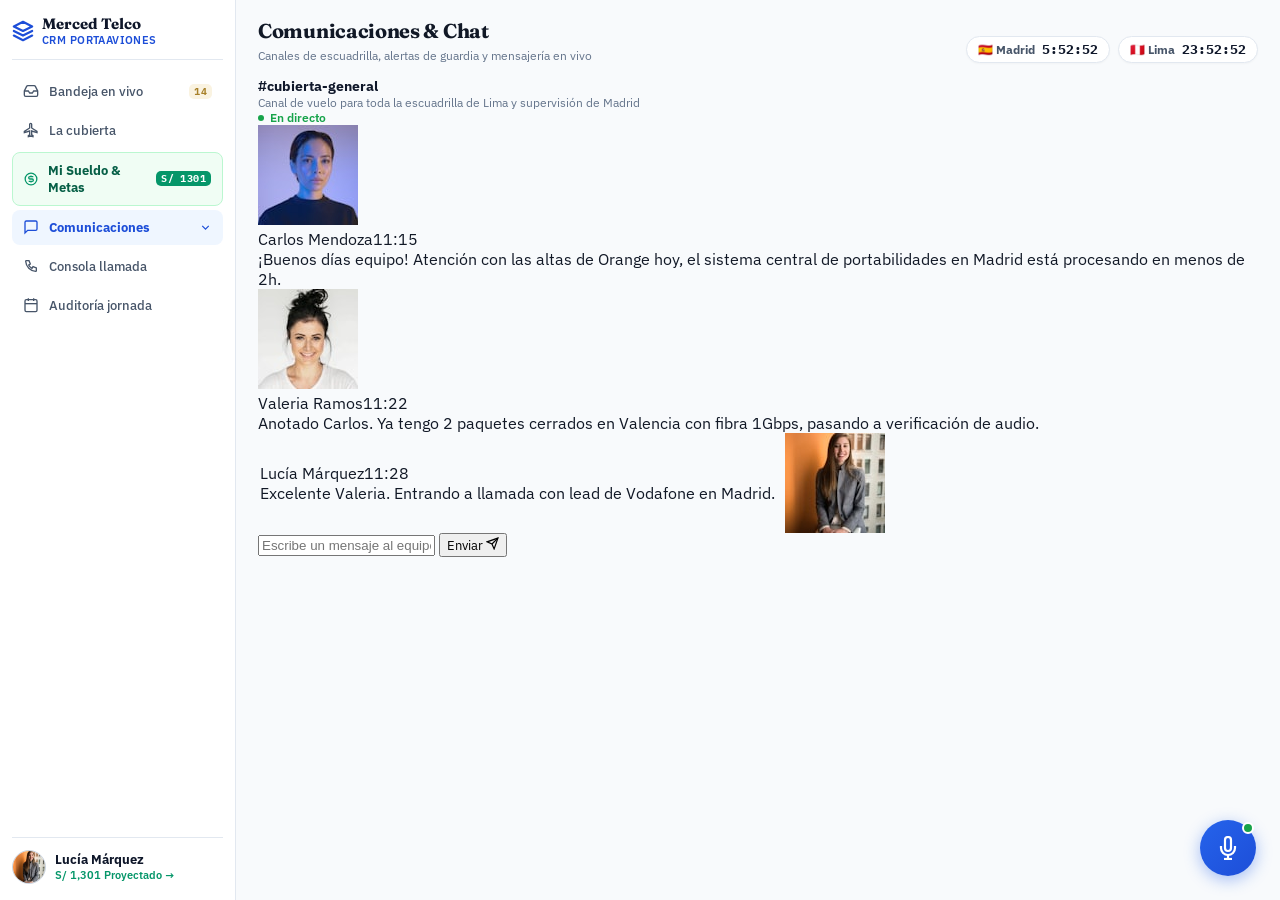
==== commit f1a78bb2: "Separar pantallas en módulos con estilos y scripts propios" ====
--- a/gemini/index.html
+++ b/gemini/index.html
@@ -1,2060 +1,723 @@
-<!doctype html>
-<html lang="es">
-<head>
-  <meta charset="utf-8">
-  <meta name="viewport" content="width=device-width, initial-scale=1">
-  <title>Merced Telco · CRM Portaaviones</title>
-  <link rel="preconnect" href="https://fonts.googleapis.com">
-  <link rel="preconnect" href="https://fonts.gstatic.com" crossorigin>
-  <link rel="stylesheet" href="https://fonts.googleapis.com/css2?family=Fraunces:opsz,wght@9..144,600;9..144,700&family=IBM+Plex+Mono:wght@400;500;600;700&family=IBM+Plex+Sans:wght@400;500;600;700&display=swap">
-  <link rel="stylesheet" href="../assets/css/styles.css">
-  <link rel="stylesheet" href="../assets/css/cubierta.css">
-  <style>
-    .app { display: flex; min-height: 100vh; background: #F8FAFC; }
-    
-    /* Carril de navegación izquierdo */
-    .rail {
-      width: 236px; flex-shrink: 0; background: #FFFFFF; border-right: 1px solid #E2E8F0;
-      padding: 16px 12px; display: flex; flex-direction: column; gap: 14px;
-      position: sticky; top: 0; height: 100vh; overflow-y: auto; box-sizing: border-box;
-    }
-    .nav button.nav-link {
-      width: 100%; border: 0; background: none; text-align: left;
-      display: flex; align-items: center; gap: 10px;
-      padding: 9px 11px; border-radius: 8px;
-      color: #475569; font-size: 13px; font-weight: 500; cursor: pointer;
-      font-family: var(--sans); transition: all .12s;
-    }
-    .nav button.nav-link:hover { background: #F1F5F9; color: #0F172A; }
-    .nav button.nav-link[aria-current="page"] { background: #EFF6FF; color: #1D4ED8; font-weight: 700; }
-    .nav button.nav-link[aria-current="page"] svg { stroke: #1D4ED8; }
-    .nav button.nav-link .txt { flex-grow: 1; }
-
-    /* Desplegable Comunicaciones */
-    .nav-dropdown-group { display: flex; flex-direction: column; }
-    .chevron-icon { margin-left: auto; transition: transform .18s ease; flex-shrink: 0; }
-    .nav-link.open .chevron-icon { transform: rotate(180deg); }
-    .nav-submenu {
-      display: none; flex-direction: column; gap: 2px;
-      padding: 4px 0 6px 10px; border-left: 2px solid #E2E8F0;
-      margin-left: 18px; margin-top: 2px;
-    }
-    .nav-submenu.open { display: flex; }
-    .nav-subitem {
-      border: 0; background: none; text-align: left;
-      padding: 6px 8px; border-radius: 6px;
-      color: #475569; font-size: 12px; font-weight: 500;
-      cursor: pointer; display: flex; align-items: center; justify-content: space-between;
-      font-family: var(--sans); transition: all .12s;
-    }
-    .nav-subitem:hover { background: #F1F5F9; color: #0F172A; }
-    .nav-subitem.active { background: #EFF6FF; color: #1D4ED8; font-weight: 700; }
-    .nav-avatar-mini { width: 20px; height: 20px; border-radius: 50%; object-fit: cover; flex-shrink: 0; }
-    .subitem-dot { width: 6px; height: 6px; border-radius: 50%; }
-
-    /* Barra de Indicadores Ultra-Compacta (38px) */
-    .kpi-compact-strip {
-      display: flex; align-items: center; gap: 8px; margin-bottom: 16px; flex-wrap: wrap;
-    }
-    .kpi-chip-pill {
-      display: inline-flex; align-items: center; gap: 9px;
-      padding: 6px 13px; border-radius: 8px; border: 1px solid;
-      background: #FFFFFF; box-shadow: 0 1px 2px rgba(0,0,0,0.03);
-      font-family: var(--sans); height: 38px; box-sizing: border-box;
-      transition: all .12s ease; cursor: default;
-    }
-    .kpi-chip-pill:hover { box-shadow: 0 3px 8px rgba(0,0,0,0.06); transform: translateY(-1px); }
-    .kpi-chip-val { font-family: var(--mono); font-size: 16px; font-weight: 800; line-height: 1; letter-spacing: -0.02em; }
-    .kpi-chip-title { font-size: 12px; font-weight: 600; color: #334155; white-space: nowrap; }
-    .kpi-chip-tag { font-size: 10.5px; font-weight: 700; padding: 1px 6px; border-radius: 4px; }
-    .kpi-pill-rose { border-color: #FECDD3; background: #FFF5F6; }
-    .kpi-pill-rose .kpi-chip-val { color: #E11D48; }
-    .kpi-pill-rose .kpi-chip-tag { background: #FFE4E6; color: #BE123C; }
-    .kpi-pill-blue { border-color: #BFDBFE; background: #F8FAFC; }
-    .kpi-pill-blue .kpi-chip-val { color: #1D4ED8; }
-    .kpi-pill-blue .kpi-chip-tag { background: #EFF6FF; color: #1E40AF; }
-    .kpi-pill-amber { border-color: #FDE68A; background: #FFFDF5; }
-    .kpi-pill-amber .kpi-chip-val { color: #D97706; }
-    .kpi-pill-amber .kpi-chip-tag { background: #FEF3C7; color: #B45309; }
-    .kpi-pill-emerald { border-color: #A7F3D0; background: #F6FEF9; }
-    .kpi-pill-emerald .kpi-chip-val { color: #059669; }
-    .kpi-pill-emerald .kpi-chip-tag { background: #D1FAE5; color: #047857; }
-
-    /* Relojes Header */
-    .clock-pill-modern {
-      display: inline-flex; align-items: center; gap: 7px; background: #FFFFFF;
-      border: 1px solid #E2E8F0; border-radius: 20px; padding: 4px 11px;
-      box-shadow: 0 1px 2px rgba(0,0,0,0.03); font-size: 12px;
-    }
-    .clock-flag-tag { font-weight: 700; color: #475569; display: flex; align-items: center; gap: 4px; }
-    .clock-time-mono { font-family: var(--mono); font-size: 13px; font-weight: 700; color: #0F172A; }
-
-    /* Chips de Operador */
-    .op-chip-modern {
-      display: inline-flex; align-items: center; gap: 6px;
-      padding: 3px 8px; border-radius: 6px; border: 1px solid #E2E8F0;
-      background: #FFFFFF; box-shadow: 0 1px 2px rgba(0,0,0,0.03);
-      height: 28px; box-sizing: border-box; cursor: pointer;
-      transition: all .12s ease; max-width: 100%;
-    }
-    .op-chip-modern:hover { border-color: #2563EB; box-shadow: 0 2px 8px rgba(37, 99, 235, 0.16); transform: translateY(-1px); }
-    .op-dot { width: 6px; height: 6px; border-radius: 50%; flex-shrink: 0; }
-    .op-svg-logo { height: 16px; max-width: 48px; object-fit: contain; object-position: center; display: block; flex-shrink: 0; }
-    .op-chip-title { font-size: 11.5px; font-weight: 700; color: #0F172A; white-space: nowrap; overflow: hidden; text-overflow: ellipsis; }
-    .op-hint-txt { font-size: 11px; color: #64748B; margin-top: 2px; }
-
-    /* Píldoras de estado */
-    .pill-modern {
-      display: inline-flex; align-items: center; gap: 5px; padding: 3px 8px;
-      border-radius: 6px; font-size: 11.5px; font-weight: 600; white-space: nowrap;
-    }
-    .dot-indicator { width: 6px; height: 6px; border-radius: 50%; flex-shrink: 0; }
-    .p-rose { background: #FFE4E6; color: #BE123C; }
-    .p-rose .dot-rose { background: #E11D48; }
-    .p-amber { background: #FEF3C7; color: #B45309; }
-    .p-amber .dot-amber { background: #D97706; }
-    .p-emerald { background: #D1FAE5; color: #047857; }
-    .p-emerald .dot-emerald { background: #059669; }
-    .p-blue { background: #DBEAFE; color: #1E40AF; }
-    .p-blue .dot-blue { background: #2563EB; }
-    .p-mute { background: #F1F5F9; color: #475569; }
-    .p-mute .dot-gray { background: #94A3B8; }
-    .pill-wsp-modern {
-      background: #ECFDF5; color: #059669; border: 1px solid #A7F3D0;
-      padding: 1px 5px; border-radius: 4px; font-size: 10px; font-weight: 800;
-    }
-
-    /* Tabla de Leads (Sin Solapamiento) */
-    .leads-card-modern {
-      background: #FFFFFF; border: 1px solid #E2E8F0;
-      border-radius: 10px; box-shadow: 0 1px 3px rgba(0,0,0,0.03);
-      overflow: hidden; display: flex; flex-direction: column;
-    }
-    .leads-table-wrapper { width: 100%; overflow-x: auto; }
-    .leads-table-inner { min-width: 1040px; width: 100%; display: flex; flex-direction: column; }
-    .leads-grid-head {
-      display: grid;
-      grid-template-columns: 180px minmax(140px, 1.2fr) 130px minmax(150px, 1.3fr) 75px 125px 215px;
-      align-items: center; gap: 12px; padding: 0 16px; height: 38px;
-      background: #F8FAFC; border-bottom: 1px solid #E2E8F0;
-      font-size: 10.5px; font-weight: 700; color: #64748B; letter-spacing: .05em; text-transform: uppercase;
-      box-sizing: border-box;
-    }
-    .leads-grid-row {
-      display: grid;
-      grid-template-columns: 180px minmax(140px, 1.2fr) 130px minmax(150px, 1.3fr) 75px 125px 215px;
-      align-items: center; gap: 12px; padding: 9px 16px; min-height: 58px;
-      border-bottom: 1px solid #F1F5F9; background: #FFFFFF;
-      box-sizing: border-box; transition: background .12s;
-    }
-    .leads-grid-row:hover { background: #F8FAFC; }
-    .leads-grid-row.sla { background: #FFF7F8; border-left: 3px solid #E11D48; }
-
-    .cell-op { display: flex; flex-direction: column; min-width: 0; }
-    .cell-client { display: flex; flex-direction: column; min-width: 0; }
-    .lname-txt { font-size: 13.5px; font-weight: 700; color: #0F172A; white-space: nowrap; overflow: hidden; text-overflow: ellipsis; }
-    .lcity-txt { font-size: 11.5px; color: #64748B; white-space: nowrap; overflow: hidden; text-overflow: ellipsis; }
-    .cell-tel { font-family: var(--mono); font-size: 12.5px; color: #0F172A; font-weight: 500; }
-    .cell-survey { display: flex; flex-direction: column; min-width: 0; }
-    .lsurvey-req { font-size: 12.5px; font-weight: 600; color: #1D4ED8; white-space: nowrap; overflow: hidden; text-overflow: ellipsis; }
-    .lsurvey-pay { font-size: 11px; color: #64748B; white-space: nowrap; overflow: hidden; text-overflow: ellipsis; }
-    .cell-wait { font-family: var(--mono); font-size: 12.5px; font-weight: 600; color: #64748B; }
-    .leads-grid-row.sla .cell-wait { color: #E11D48; font-weight: 700; }
-    .cell-status { display: flex; align-items: center; gap: 4px; }
-    .cell-actions { display: flex; align-items: center; gap: 6px; justify-content: flex-end; width: 215px; box-sizing: border-box; }
-
-    .btn-act {
-      border: 0; border-radius: 6px; height: 28px; font-size: 11.5px; font-weight: 700;
-      cursor: pointer; display: inline-flex; align-items: center; justify-content: center; gap: 5px;
-      font-family: inherit; transition: opacity .12s, transform .08s; box-sizing: border-box; white-space: nowrap;
-    }
-    .btn-act:hover { opacity: .92; }
-    .btn-act:active { transform: scale(0.98); }
-    .btn-act-call {
-      background: linear-gradient(135deg, #2563EB, #1D4ED8); color: #FFFFFF;
-      padding: 0 10px; width: 72px; box-shadow: 0 1px 3px rgba(37, 99, 235, 0.2);
-    }
-    .btn-act-wsp { background: #ECFDF5; color: #065F46; border: 1px solid #A7F3D0; padding: 0 8px; width: 62px; }
-    .btn-act-info { background: #F1F5F9; color: #334155; border: 1px solid #CBD5E1; padding: 0 8px; width: 58px; font-weight: 700; }
-    .btn-act-info:hover { background: #E2E8F0; color: #0F172A; }
-
-    /* =========================================================
-       NUEVA CONSOLA DE LLAMADAS MODERNA (SOFTPHONE COCKPIT)
-       ========================================================= */
-    .cockpit-grid {
-      display: grid; grid-template-columns: 310px 1fr; gap: 16px; align-items: flex-start;
-    }
-    .cockpit-softphone-card {
-      background: #FFFFFF; border: 1px solid #E2E8F0; border-radius: 12px;
-      padding: 16px; display: flex; flex-direction: column; gap: 12px; box-shadow: 0 2px 6px rgba(0,0,0,0.03);
-    }
-    .cockpit-header-box {
-      background: #0F172A; border-radius: 10px; padding: 14px; color: #FFFFFF;
-      display: flex; flex-direction: column; gap: 8px; position: relative; overflow: hidden;
-    }
-    .cockpit-status-tag {
-      align-self: flex-start; font-size: 10px; font-weight: 800; text-transform: uppercase;
-      letter-spacing: .06em; padding: 2px 7px; border-radius: 4px;
-    }
-    .status-idle { background: #334155; color: #CBD5E1; }
-    .status-connecting { background: #FEF3C7; color: #92400E; }
-    .status-online { background: #16A34A; color: #FFFFFF; animation: pulseCall 1.5s infinite; }
-    @keyframes pulseCall { 0% { opacity: 0.9; } 50% { opacity: 1; } 100% { opacity: 0.9; } }
-
-    .cockpit-chrono-timer {
-      font-family: var(--mono); font-size: 32px; font-weight: 800; line-height: 1; color: #38BDF8;
-      letter-spacing: -0.02em;
-    }
-    .cockpit-audio-canvas-box {
-      height: 28px; width: 100%; background: #1E293B; border-radius: 6px; overflow: hidden;
-    }
-    #cockpit-audio-canvas { width: 100%; height: 100%; display: block; }
-
-    .cockpit-lead-target-card {
-      background: #F8FAFC; border: 1px solid #E2E8F0; border-radius: 8px; padding: 10px 12px;
-      display: flex; flex-direction: column; gap: 5px;
-    }
-    .cockpit-actions-strip {
-      display: grid; grid-template-columns: 1fr 1fr; gap: 6px;
-    }
-    .cockpit-btn-ctrl {
-      background: #F1F5F9; border: 1px solid #CBD5E1; border-radius: 6px;
-      padding: 7px 0; font-size: 11.5px; font-weight: 700; color: #334155;
-      cursor: pointer; display: flex; align-items: center; justify-content: center; gap: 5px;
-    }
-    .cockpit-btn-ctrl:hover { background: #E2E8F0; }
-
-    .cockpit-tipificaciones {
-      display: flex; flex-direction: column; gap: 5px; border-top: 1px solid #E2E8F0; padding-top: 10px;
-    }
-    .btn-tip-success {
-      background: #10B981; color: #fff; border: 0; border-radius: 6px; padding: 9px 0;
-      font-size: 12.5px; font-weight: 800; cursor: pointer; display: flex; align-items: center; justify-content: center; gap: 6px;
-    }
-    .btn-tip-success:hover { background: #059669; }
-    .tip-grid-small { display: grid; grid-template-columns: 1fr 1fr; gap: 5px; }
-    .btn-tip-sm {
-      background: #F8FAFC; border: 1px solid #E2E8F0; border-radius: 6px; padding: 6px 0;
-      font-size: 11px; font-weight: 600; color: #475569; cursor: pointer; text-align: center;
-    }
-    .btn-tip-sm:hover { background: #EDF2F7; }
-
-    /* Copiloto de Objeciones (Pestañas) */
-    .cockpit-copilot-card {
-      background: #FFFFFF; border: 1px solid #E2E8F0; border-radius: 12px;
-      padding: 16px 18px; display: flex; flex-direction: column; gap: 12px; box-shadow: 0 2px 6px rgba(0,0,0,0.03);
-    }
-    .copiloto-tabs-bar {
-      display: flex; gap: 6px; border-bottom: 1px solid #E2E8F0; padding-bottom: 10px;
-    }
-    .tab-copiloto-btn {
-      background: #F8FAFC; border: 1px solid #E2E8F0; border-radius: 6px;
-      padding: 6px 12px; font-size: 12px; font-weight: 600; color: #475569; cursor: pointer;
-    }
-    .tab-copiloto-btn.active { background: #EFF6FF; border-color: #BFDBFE; color: #1D4ED8; font-weight: 700; }
-    .tab-copiloto-content { display: flex; flex-direction: column; gap: 10px; }
-
-    .script-step-box {
-      background: #F8FAFC; border-left: 3px solid #2563EB; border-radius: 0 8px 8px 0; padding: 12px 14px;
-      display: flex; flex-direction: column; gap: 4px;
-    }
-    .objection-card {
-      background: #FFFFFF; border: 1px solid #E2E8F0; border-radius: 8px; padding: 10px 12px;
-      display: flex; flex-direction: column; gap: 4px;
-    }
-
-    /* =========================================================
-       NUEVA SECCIÓN: SUELDO, ASISTENCIA Y COMISIONES (GAMIFICADO)
-       ========================================================= */
-    .salary-workspace {
-      display: flex; flex-direction: column; gap: 18px;
-    }
-
-    /* Pista Horizontal Gamificada de Ventas */
-    .salary-runway-card {
-      background: linear-gradient(135deg, #0F172A, #1E293B); border-radius: 14px;
-      padding: 22px 24px; color: #FFFFFF; box-shadow: 0 10px 25px -5px rgba(15, 23, 42, 0.3);
-      display: flex; flex-direction: column; gap: 16px; position: relative; overflow: hidden;
-    }
-    .runway-header-row {
-      display: flex; justify-content: space-between; align-items: flex-end; flex-wrap: wrap; gap: 10px;
-    }
-    .runway-track-outer {
-      width: 100%; height: 16px; background: rgba(255,255,255,0.12); border-radius: 8px;
-      position: relative; margin: 24px 0 18px;
-    }
-    .runway-track-fill {
-      height: 100%; border-radius: 8px; background: linear-gradient(90deg, #38BDF8, #3B82F6, #F59E0B, #10B981);
-      width: 42%; transition: width .4s cubic-bezier(0.16, 1, 0.3, 1);
-    }
-    .runway-pin-active {
-      position: absolute; top: -14px; width: 34px; height: 34px; border-radius: 50%;
-      background: #F59E0B; border: 3px solid #FFFFFF; box-shadow: 0 0 15px rgba(245, 158, 11, 0.8);
-      display: flex; align-items: center; justify-content: center; font-size: 13px; font-weight: 800; color: #0F172A;
-      transform: translateX(-50%); transition: left .4s cubic-bezier(0.16, 1, 0.3, 1);
-    }
-    .runway-milestones {
-      display: flex; justify-content: space-between; font-size: 11px; color: #94A3B8; font-weight: 600;
-    }
-    .milestone-item { display: flex; flex-direction: column; align-items: center; gap: 2px; }
-    .milestone-item.active { color: #F8FAFC; font-weight: 800; }
-    .milestone-badge { font-size: 10px; padding: 1px 6px; border-radius: 4px; background: rgba(255,255,255,0.1); }
-
-    /* Gran Tarjeta de Sueldo Neto Proyectado */
-    .salary-executive-breakdown {
-      display: grid; grid-template-columns: 1.4fr 1fr; gap: 16px;
-    }
-    .salary-total-card {
-      background: #FFFFFF; border: 1.5px solid #2563EB; border-radius: 12px;
-      padding: 20px; box-shadow: 0 4px 14px rgba(37, 99, 235, 0.08); display: flex; flex-direction: column; gap: 14px;
-    }
-    .salary-big-amount {
-      font-family: var(--mono); font-size: 38px; font-weight: 800; color: #1D4ED8; line-height: 1; letter-spacing: -0.03em;
-    }
-    .salary-calc-grid {
-      display: grid; grid-template-columns: 1fr 1fr 1fr; gap: 10px;
-    }
-    .calc-tile {
-      background: #F8FAFC; border: 1px solid #E2E8F0; border-radius: 8px; padding: 10px 12px;
-      display: flex; flex-direction: column; gap: 3px;
-    }
-
-    /* Asistencia & Descuentos Detalle */
-    .attendance-deductions-card {
-      background: #FFFFFF; border: 1px solid #E2E8F0; border-radius: 12px;
-      padding: 20px; display: flex; flex-direction: column; gap: 12px; box-shadow: 0 1px 3px rgba(0,0,0,0.03);
-    }
-    .incidencia-row {
-      display: flex; justify-content: space-between; align-items: center;
-      padding: 10px 12px; background: #F8FAFC; border: 1px solid #E2E8F0; border-radius: 8px;
-    }
-    .inc-badge-dot { width: 8px; height: 8px; border-radius: 50%; flex-shrink: 0; }
-    .bg-red { background: #DC2626; }
-    .bg-amber { background: #F59E0B; }
-
-    /* Simulador Interactivo de Ventas */
-    .sim-buttons-row {
-      display: flex; align-items: center; gap: 8px; margin-top: 6px;
-    }
-    .btn-sim-add {
-      background: #F1F5F9; border: 1px solid #CBD5E1; border-radius: 6px;
-      padding: 6px 12px; font-size: 12px; font-weight: 700; color: #0F172A; cursor: pointer;
-    }
-    .btn-sim-add:hover { background: #2563EB; color: #FFFFFF; border-color: #2563EB; }
-
-    /* Modales */
-    .modal-backdrop {
-      position: fixed; inset: 0; background: rgba(15, 23, 42, 0.7); backdrop-filter: blur(4px);
-      z-index: 10000; display: none; align-items: center; justify-content: center; padding: 16px;
-    }
-    .modal-card-survey {
-      background: #FFFFFF; border: 1px solid #CBD5E1; border-radius: 14px;
-      width: 640px; max-width: 100%; box-shadow: 0 25px 50px -12px rgba(0, 0, 0, 0.25);
-      display: flex; flex-direction: column; overflow: hidden;
-      animation: popUp .16s cubic-bezier(0.16, 1, 0.3, 1);
-    }
-    .modal-survey-head {
-      padding: 14px 20px; background: #F8FAFC; border-bottom: 1px solid #E2E8F0;
-      display: flex; justify-content: space-between; align-items: center;
-    }
-    .modal-survey-body {
-      padding: 20px; display: flex; flex-direction: column; gap: 14px; max-height: 75vh; overflow-y: auto;
-    }
-    .modal-survey-foot {
-      padding: 12px 20px; background: #F8FAFC; border-top: 1px solid #E2E8F0;
-      display: flex; justify-content: flex-end; gap: 8px; align-items: center;
-    }
-    .meta-tag-pill {
-      font-size: 11px; font-weight: 700; color: #1D4ED8; background: #EFF6FF; border: 1px solid #BFDBFE;
-      padding: 2px 7px; border-radius: 5px; font-family: var(--mono);
-    }
-    .survey-section-card {
-      background: #FFFFFF; border: 1px solid #E2E8F0; border-radius: 8px;
-      padding: 12px 14px; display: flex; flex-direction: column; gap: 8px;
-    }
-    .survey-sec-title {
-      font-size: 11px; font-weight: 700; color: #475569; text-transform: uppercase; letter-spacing: .04em;
-      display: flex; align-items: center; gap: 6px;
-    }
-    .survey-qa-row { display: grid; grid-template-columns: 1fr 1fr; gap: 10px; }
-    .qa-box { display: flex; flex-direction: column; gap: 2px; }
-    .qa-label { font-size: 11px; color: #64748B; }
-    .qa-val { font-size: 13px; font-weight: 700; color: #0F172A; }
-
-    .modal-card-selector {
-      background: #FFFFFF; border: 1px solid #CBD5E1; border-radius: 14px;
-      width: 440px; max-width: 100%; box-shadow: 0 20px 45px rgba(0,0,0,0.22);
-      display: flex; flex-direction: column; overflow: hidden;
-      animation: popUp .15s cubic-bezier(0.16, 1, 0.3, 1);
-    }
-    .op-choices-grid { display: grid; grid-template-columns: 1fr 1fr; gap: 8px; margin-top: 10px; }
-    .op-choice-btn {
-      display: flex; align-items: center; gap: 8px; padding: 9px 12px; border-radius: 8px;
-      border: 1px solid #E2E8F0; background: #FFFFFF; cursor: pointer;
-      font-family: inherit; transition: all .12s; text-align: left;
-    }
-    .op-choice-btn:hover { background: #F8FAFC; border-color: #2563EB; }
-    .op-choice-btn.selected { border-color: #2563EB; background: #EFF6FF; font-weight: 700; }
-    .op-choice-btn img { width: 48px; height: 16px; object-fit: contain; }
-    .choice-txt { font-size: 12px; color: #0F172A; flex-grow: 1; }
-    .choice-active-dot { color: #1D4ED8; font-weight: 800; font-size: 14px; }
-
-    /* Espacio principal */
-    .main-workspace { flex-grow: 1; padding: 18px 22px; overflow-y: auto; height: 100vh; box-sizing: border-box; }
-    .view-section { display: none; }
-    .view-section.active { display: block; }
-
-    /* FAB Asistencia */
-    .fab-attendance-circle {
-      position: fixed; bottom: 24px; right: 24px; width: 56px; height: 56px;
-      border-radius: 50%; background: linear-gradient(135deg, #2563EB, #1D4ED8);
-      color: #FFFFFF; border: 0; cursor: pointer;
-      box-shadow: 0 4px 16px rgba(37, 99, 235, 0.4);
-      display: flex; align-items: center; justify-content: center;
-      z-index: 9999; transition: transform .15s cubic-bezier(.16,1,.3,1), box-shadow .15s;
-    }
-    .fab-attendance-circle:hover { transform: scale(1.08); box-shadow: 0 6px 20px rgba(37, 99, 235, 0.55); }
-    .fab-status-dot {
-      position: absolute; top: 2px; right: 2px; width: 12px; height: 12px;
-      border-radius: 50%; background: #16A34A; border: 2px solid #FFFFFF;
-      animation: dotPulse 1.8s infinite;
-    }
-    @keyframes dotPulse { 0% { box-shadow: 0 0 0 0 rgba(22, 163, 74, 0.7); } 70% { box-shadow: 0 0 0 6px rgba(22, 163, 74, 0); } 100% { box-shadow: 0 0 0 0 rgba(22, 163, 74, 0); } }
-
-    .attendance-popover {
-      position: fixed; bottom: 90px; right: 24px; width: 310px;
-      background: #FFFFFF; border: 1px solid #CBD5E1; border-radius: 12px;
-      box-shadow: 0 14px 32px rgba(17, 24, 38, 0.16);
-      z-index: 9999; display: none; flex-direction: column; overflow: hidden;
-      animation: popUp .15s cubic-bezier(0.16, 1, 0.3, 1);
-    }
-    .attendance-popover.open { display: flex; }
-    @keyframes popUp { from { opacity: 0; transform: translateY(8px) scale(0.96); } to { opacity: 1; transform: translateY(0) scale(1); } }
-  </style>
-</head>
-<body data-pagina="crm-asesor">
-<div class="app">
-
-  <!-- 1. CARRIL DE NAVEGACIÓN IZQUIERDO -->
-  <nav class="rail" aria-label="Navegación principal">
-    <div style="display:flex; align-items:center; gap:8px; padding-bottom:12px; border-bottom:1px solid #E2E8F0;">
-      <svg width="22" height="22" viewBox="0 0 24 24" fill="none" stroke="#1D4ED8" stroke-width="2.4" stroke-linecap="round" stroke-linejoin="round">
-        <polygon points="12 2 2 7 12 12 22 7 12 2"/>
-        <polyline points="2 17 12 22 22 17"/>
-        <polyline points="2 12 12 17 22 12"/>
-      </svg>
-      <div>
-        <div style="font-family:var(--serif); font-size:15px; font-weight:700; color:#0F172A; line-height:1.1;">Merced Telco</div>
-        <div style="font-size:10.5px; font-weight:600; color:#1D4ED8; text-transform:uppercase; letter-spacing:.04em;">CRM Portaaviones</div>
-      </div>
-    </div>
-
-    <div class="nav" style="display:flex; flex-direction:column; gap:4px;">
-      <!-- Bandeja en vivo -->
-      <button type="button" class="nav-link" aria-current="page" onclick="navegarA('bandeja')" id="nav-btn-bandeja">
-        <svg width="16" height="16" viewBox="0 0 24 24" fill="none" stroke="currentColor" stroke-width="2"><polyline points="22 12 16 12 14 15 10 15 8 12 2 12"/><path d="M5.45 5.11L2 12v6a2 2 0 0 0 2 2h16a2 2 0 0 0 2-2v-6l-3.45-6.89A2 2 0 0 0 16.76 4H7.24a2 2 0 0 0-1.79 1.11z"/></svg>
-        <span class="txt">Bandeja en vivo</span>
-        <span class="badge b-meta" style="font-size:10px; padding:1px 5px;">14</span>
-      </button>
-
-      <!-- La cubierta -->
-      <button type="button" class="nav-link" onclick="navegarA('cubierta')" id="nav-btn-cubierta">
-        <svg width="16" height="16" viewBox="0 0 24 24" fill="none" stroke="currentColor" stroke-width="2"><path d="M21 16v-2l-8-5V3.5a1.5 1.5 0 0 0-3 0V9l-8 5v2l8-2.5V19l-2 1.5V22l3.5-1 3.5 1v-1.5L13 19v-5.5z"/></svg>
-        <span class="txt">La cubierta</span>
-      </button>
-
-      <!-- NUEVA SECCIÓN: MI SUELDO & COMISIONES (DESTACADO EN LIMA) -->
-      <button type="button" class="nav-link" onclick="navegarA('sueldo')" id="nav-btn-sueldo" style="background:#F0FDF4; border:1px solid #BBF7D0;">
-        <svg width="16" height="16" viewBox="0 0 24 24" fill="none" stroke="#059669" stroke-width="2.2"><circle cx="12" cy="12" r="10"/><path d="M16 8h-6a2 2 0 1 0 0 4h4a2 2 0 1 1 0 4H8"/><line x1="12" y1="6" x2="12" y2="8"/><line x1="12" y1="16" x2="12" y2="18"/></svg>
-        <span class="txt" style="color:#065F46; font-weight:700;">Mi Sueldo & Metas</span>
-        <span class="badge" id="nav-sal-badge" style="background:#059669; color:#fff; font-size:10px; padding:1px 5px; font-family:var(--mono);">S/ 1,301</span>
-      </button>
-
-      <!-- Comunicaciones -->
-      <div class="nav-dropdown-group">
-        <button type="button" class="nav-link" onclick="toggleDropdownComunicaciones()" id="nav-btn-comunicaciones">
-          <svg width="16" height="16" viewBox="0 0 24 24" fill="none" stroke="currentColor" stroke-width="2"><path d="M21 15a2 2 0 0 1-2 2H7l-4 4V5a2 2 0 0 1 2-2h14a2 2 0 0 1 2 2z"/></svg>
-          <span class="txt">Comunicaciones</span>
-          <svg class="chevron-icon" width="13" height="13" viewBox="0 0 24 24" fill="none" stroke="currentColor" stroke-width="2.2"><polyline points="6 9 12 15 18 9"/></svg>
-        </button>
-
-        <div class="nav-submenu" id="nav-submenu-comms">
-          <div style="font-size:10px; font-weight:700; color:#94A3B8; text-transform:uppercase; padding:3px 8px 2px;">Canales</div>
-          <button type="button" class="nav-subitem active" onclick="cargarConversacion('general', this)">
-            <span>#cubierta-general</span>
-            <span class="subitem-dot" style="background:#16A34A;"></span>
-          </button>
-          <button type="button" class="nav-subitem" onclick="cargarConversacion('alfa', this)">
-            <span>#escuadrilla-alfa</span>
-          </button>
-
-          <div style="font-size:10px; font-weight:700; color:#94A3B8; text-transform:uppercase; padding:6px 8px 2px;">Contactos</div>
-          <button type="button" class="nav-subitem" onclick="cargarConversacion('carlos', this)">
-            <span style="display:flex; align-items:center; gap:6px;">
-              <img src="https://images.unsplash.com/photo-1534528741775-53994a69daeb?auto=format&fit=crop&w=100&h=100&q=80" class="nav-avatar-mini" alt="Carlos">
-              <span>Carlos Mendoza</span>
-            </span>
-            <span class="subitem-dot" style="background:#16A34A;"></span>
-          </button>
-          <button type="button" class="nav-subitem" onclick="cargarConversacion('valeria', this)">
-            <span style="display:flex; align-items:center; gap:6px;">
-              <img src="https://images.unsplash.com/photo-1580489944761-15a19d654956?auto=format&fit=crop&w=100&h=100&q=80" class="nav-avatar-mini" alt="Valeria">
-              <span>Valeria Ramos</span>
-            </span>
-            <span class="subitem-dot" style="background:#16A34A;"></span>
-          </button>
-          <button type="button" class="nav-subitem" onclick="cargarConversacion('diego', this)">
-            <span style="display:flex; align-items:center; gap:6px;">
-              <img src="https://images.unsplash.com/photo-1507003211169-0a1dd7228f2d?auto=format&fit=crop&w=100&h=100&q=80" class="nav-avatar-mini" alt="Diego">
-              <span>Diego Salcedo</span>
-            </span>
-            <span class="subitem-dot" style="background:#16A34A;"></span>
-          </button>
-        </div>
-      </div>
-
-      <!-- Consola Llamada -->
-      <button type="button" class="nav-link" onclick="navegarA('llamada')" id="nav-btn-llamada">
-        <svg width="16" height="16" viewBox="0 0 24 24" fill="none" stroke="currentColor" stroke-width="2"><path d="M5 4h4l2 5-2.5 1.5a11 11 0 0 0 5 5L15 13l5 2v4a1 1 0 0 1-1 1A16 16 0 0 1 4 5a1 1 0 0 1 1-1z"/></svg>
-        <span class="txt">Consola llamada</span>
-      </button>
-
-      <!-- Auditoría Jornada -->
-      <button type="button" class="nav-link" onclick="navegarA('historial')" id="nav-btn-historial">
-        <svg width="16" height="16" viewBox="0 0 24 24" fill="none" stroke="currentColor" stroke-width="2"><rect x="3" y="4" width="18" height="18" rx="2" ry="2"/><line x1="16" y1="2" x2="16" y2="6"/><line x1="8" y1="2" x2="8" y2="6"/><line x1="3" y1="10" x2="21" y2="10"/></svg>
-        <span class="txt">Auditoría jornada</span>
-      </button>
-    </div>
-
-    <div class="spacer" style="flex-grow:1;"></div>
-
-    <!-- Perfil del Asesor (Clic lleva a Mi Sueldo) -->
-    <div onclick="navegarA('sueldo')" style="border-top: 1px solid #E2E8F0; padding-top: 12px; display:flex; align-items:center; gap:9px; cursor:pointer;" title="Ver mi sueldo y comisiones">
-      <img src="https://images.unsplash.com/photo-1573496359142-b8d87734a5a2?auto=format&fit=crop&w=120&h=120&q=80" alt="Lucía" style="width:34px; height:34px; border-radius:50%; object-fit:cover; border:1px solid #CBD5E1;">
-      <div style="display:flex; flex-direction:column; min-width:0;">
-        <span style="font-size:13px; font-weight:700; color:#0F172A; line-height:1.2;">Lucía Márquez</span>
-        <span style="font-size:11px; color:#059669; font-weight:600;">S/ 1,301 Proyectado &rarr;</span>
-      </div>
-    </div>
-  </nav>
-
-  <!-- 2. ESPACIO CENTRAL -->
-  <main class="main-workspace">
-    <div class="head" style="margin-bottom:14px;">
-      <div class="head-txt">
-        <h1 id="view-title" style="font-size:20px; font-weight:700; margin:0 0 2px;">Bandeja en vivo · Leads de Encuesta</h1>
-        <p class="sub" id="view-subtitle" style="font-size:12px; color:#64748B; margin:0;">Prospectos en tiempo real provenientes de cuestionarios Meta España</p>
-      </div>
-      
-      <div style="display:flex; align-items:center; gap:8px;">
-        <div class="clock-pill-modern">
-          <span class="clock-flag-tag">🇪🇸 Madrid</span>
-          <span class="clock-time-mono" id="madrid-clock">--:--:--</span>
-        </div>
-        <div class="clock-pill-modern">
-          <span class="clock-flag-tag">🇵🇪 Lima</span>
-          <span class="clock-time-mono" id="lima-clock">--:--:--</span>
-        </div>
-      </div>
-    </div>
-
-    <!-- SECCIÓN 1: BANDEJA LEADS -->
-    <div class="view-section active" id="sec-bandeja">
-      <!-- Barra Compacta KPI (38px) -->
-      <div class="kpi-compact-strip">
-        <div class="kpi-chip-pill kpi-pill-rose" title="Leads sin contactar en caliente">
-          <span class="kpi-chip-val">14</span>
-          <span class="kpi-chip-title">Sin contactar</span>
-          <span class="kpi-chip-tag">3 fuera de SLA</span>
-        </div>
-
-        <div class="kpi-chip-pill kpi-pill-blue" title="Leads contactados hoy en España">
-          <span class="kpi-chip-val">86</span>
-          <span class="kpi-chip-title">Contactados</span>
-          <span class="kpi-chip-tag">76.8% (Mediana 2m 14s)</span>
-        </div>
-
-        <div class="kpi-chip-pill kpi-pill-amber" title="Leads en cola de reintento automático">
-          <span class="kpi-chip-val">24</span>
-          <span class="kpi-chip-title">No contestaron</span>
-          <span class="kpi-chip-tag">Próximo en 12m</span>
-        </div>
-
-        <div class="kpi-chip-pill kpi-pill-emerald" title="WhatsApp con plantilla oficial">
-          <span class="kpi-chip-val">18</span>
-          <span class="kpi-chip-title">WhatsApp</span>
-          <span class="kpi-chip-tag">44% respuesta activa</span>
-        </div>
-      </div>
-
-      <div class="toolbar" style="margin-bottom:12px;">
-        <div class="segmented" role="group">
-          <button type="button" class="seg" aria-pressed="true" onclick="filtrarLeads('todos', this)">Todos</button>
-          <button type="button" class="seg" aria-pressed="false" onclick="filtrarLeads('sin', this)">Sin contactar</button>
-          <button type="button" class="seg" aria-pressed="false" onclick="filtrarLeads('nc', this)">No contestaron</button>
-          <button type="button" class="seg" aria-pressed="false" onclick="filtrarLeads('wsp', this)">WhatsApp enviado</button>
-        </div>
-        <div class="spacer"></div>
-        <label class="lbl" for="buscar-lead" style="font-size:12px;">Buscar</label>
-        <input class="field" id="buscar-lead" type="search" placeholder="Nombre, teléfono u operador" style="width:230px" oninput="buscarEnTabla(this.value)">
-      </div>
-
-      <div class="leads-card-modern">
-        <div class="leads-table-wrapper">
-          <div class="leads-table-inner">
-            <div class="leads-grid-head">
-              <span>Oferta / Operador</span>
-              <span>Lead y Población</span>
-              <span>Teléfono</span>
-              <span>Interés en Encuesta</span>
-              <span>Espera</span>
-              <span>Estado & Intentos</span>
-              <span style="text-align:right;">Acciones</span>
-            </div>
-            <div id="lista-leads"></div>
-          </div>
-        </div>
-      </div>
-    </div>
-
-    <!-- SECCIÓN 2: MI SUELDO & COMISIONES EN VIVO (GAMIFICADO) -->
-    <div class="view-section" id="sec-sueldo">
-      <div class="salary-workspace">
-        
-        <!-- Pista Horizontal Gamificada de Ventas -->
-        <div class="salary-runway-card">
-          <div class="runway-header-row">
-            <div>
-              <div style="font-size:11px; text-transform:uppercase; font-weight:800; color:#38BDF8; letter-spacing:.05em;">
-                Pista de Ventas del Mes · Escala de Comisiones
-              </div>
-              <h2 style="margin:2px 0 0; font-size:22px; font-weight:800; color:#FFFFFF;">
-                Llevas <span id="sal-ventas-total" style="color:#F59E0B;">11</span> Ventas Cerradas
-              </h2>
-              <div style="font-size:12px; color:#94A3B8; margin-top:2px;" id="sal-ventas-badge">
-                Nivel Bronce (S/ 40 / venta)
-              </div>
-            </div>
-
-            <!-- Simulador rápido -->
-            <div style="background:rgba(255,255,255,0.08); padding:8px 14px; border-radius:10px; display:flex; flex-direction:column; align-items:flex-end;">
-              <span style="font-size:11px; color:#94A3B8;">Simular cierres de hoy:</span>
-              <div class="sim-buttons-row">
-                <button type="button" class="btn-sim-add" onclick="simularVentasAdicionales(-1)">-1</button>
-                <span style="font-family:var(--mono); font-size:13px; font-weight:700; color:#38BDF8;" id="sal-sim-count">+0</span>
-                <button type="button" class="btn-sim-add" onclick="simularVentasAdicionales(1)">+1 venta</button>
-                <button type="button" class="btn-sim-add" onclick="simularVentasAdicionales(3)">+3 ventas</button>
-              </div>
-            </div>
-          </div>
-
-          <!-- Pista Visual Horizontal con Pin -->
-          <div class="runway-track-outer">
-            <div class="runway-track-fill" id="sal-runway-fill"></div>
-            <div class="runway-pin-active" id="sal-runway-pin" title="Tu posición actual">★</div>
-          </div>
-
-          <!-- Hitos / Milestones Horizontales -->
-          <div class="runway-milestones">
-            <div class="milestone-item">
-              <span class="milestone-badge">0 ventas</span>
-              <span>Sueldo Base</span>
-            </div>
-            <div class="milestone-item active">
-              <span class="milestone-badge" style="background:#2563EB; color:#fff;">8 ventas 🔓</span>
-              <span style="color:#60A5FA;">Activa Comisión (+S/ 40)</span>
-            </div>
-            <div class="milestone-item">
-              <span class="milestone-badge">13 ventas 🥈</span>
-              <span>Plata (+S/ 60)</span>
-            </div>
-            <div class="milestone-item">
-              <span class="milestone-badge">19 ventas 🥇</span>
-              <span>Oro (+S/ 80)</span>
-            </div>
-            <div class="milestone-item">
-              <span class="milestone-badge">26+ ventas 💎</span>
-              <span>Leyenda (+S/ 100)</span>
-            </div>
-          </div>
-        </div>
-
-        <!-- Bloque Ejecutivo: Liquidación Neta vs Auditoría de Asistencia -->
-        <div class="salary-executive-breakdown">
-          
-          <!-- Tarjeta de Sueldo Neto Proyectado -->
-          <div class="salary-total-card">
-            <div style="display:flex; justify-content:space-between; align-items:baseline;">
-              <div>
-                <span style="font-size:11px; font-weight:800; text-transform:uppercase; color:#2563EB; letter-spacing:.05em;">Sueldo Neto Proyectado a Cobrar</span>
-                <div class="salary-big-amount" id="sal-val-neto">S/ 1,300.63</div>
-              </div>
-              <span style="background:#EFF6FF; border:1px solid #BFDBFE; color:#1D4ED8; font-size:11px; font-weight:700; padding:3px 8px; border-radius:6px;">
-                Planilla Mensual Lima
-              </span>
-            </div>
-
-            <div class="salary-calc-grid">
-              <div class="calc-tile">
-                <span style="font-size:11px; color:#64748B;">Sueldo Base Fijo</span>
-                <strong style="font-family:var(--mono); font-size:15px; color:#0F172A;" id="sal-val-base">S/ 1,200.00</strong>
-                <span style="font-size:10px; color:#94A3B8;">30 días laborables</span>
-              </div>
-              <div class="calc-tile" style="border-color:#FECDD3; background:#FFF5F6;">
-                <span style="font-size:11px; color:#BE123C;">Descuentos Asistencia</span>
-                <strong style="font-family:var(--mono); font-size:15px; color:#DC2626;" id="sal-val-descuentos">- S/ 59.37</strong>
-                <span style="font-size:10px; color:#E11D48;">1 falta + 1 tardanza</span>
-              </div>
-              <div class="calc-tile" style="border-color:#BBF7D0; background:#F0FDF4;">
-                <span style="font-size:11px; color:#047857;">Comisiones Ganadas</span>
-                <strong style="font-family:var(--mono); font-size:15px; color:#059669;" id="sal-val-comisiones">+ S/ 160.00</strong>
-                <span style="font-size:10px; color:#10B981;">4 ventas comisionables</span>
-              </div>
-            </div>
-
-            <div style="background:#F8FAFC; border:1px solid #E2E8F0; border-radius:8px; padding:10px 12px; font-size:12px; color:#475569; display:flex; align-items:center; gap:8px;">
-              <svg width="16" height="16" viewBox="0 0 24 24" fill="none" stroke="#2563EB" stroke-width="2.2"><circle cx="12" cy="12" r="10"/><line x1="12" y1="16" x2="12" y2="12"/><line x1="12" y1="8" x2="12.01" y2="8"/></svg>
-              <span><strong>Regla de Comisión:</strong> Las primeras 7 ventas cubren la cuota básica de activación de campaña. A partir de la <strong>8ª venta</strong> cobras íntegramente cada alta en tu liquidación.</span>
-            </div>
-          </div>
-
-          <!-- Auditoría de Descuentos Inteligentes de Asistencia -->
-          <div class="attendance-deductions-card">
-            <div style="display:flex; justify-content:space-between; align-items:center;">
-              <strong style="font-size:13px; color:#0F172A;">Desglose Transparente de Asistencia</strong>
-              <span style="font-size:11px; color:#64748B;">S/ 0.104 por minuto de tardanza</span>
-            </div>
-
-            <div id="tabla-incidencias-asistencia" style="display:flex; flex-direction:column; gap:8px;"></div>
-
-            <div style="font-size:11px; color:#64748B; border-top:1px solid #E2E8F0; padding-top:8px;">
-              💡 <em>Tus marcaciones se registran mediante verificación biométrica de voz al inicio y cierre del turno.</em>
-            </div>
-          </div>
-
-        </div>
-
-      </div>
-    </div>
-
-    <!-- SECCIÓN 3: CONSOLA DE LLAMADAS (SOFTPHONE COCKPIT) -->
-    <div class="view-section" id="sec-llamada">
-      <div class="cockpit-grid">
-        
-        <!-- Tarjeta del Softphone Físico -->
-        <div class="cockpit-softphone-card">
-          <!-- Pantalla LED Superior del Cockpit -->
-          <div class="cockpit-header-box">
-            <div style="display:flex; justify-content:space-between; align-items:center;">
-              <span class="cockpit-status-tag status-idle" id="cockpit-status-pill">LISTO PARA LLAMAR ESPAÑA</span>
-              <span style="font-size:10px; color:#94A3B8; font-family:var(--mono);">LÍNEA SIP 01 · HD</span>
-            </div>
-            <div class="cockpit-chrono-timer" id="cockpit-timer">00:00</div>
-            
-            <div class="cockpit-audio-canvas-box">
-              <canvas id="cockpit-audio-canvas" width="270" height="28"></canvas>
-            </div>
-          </div>
-
-          <!-- Ficha del Lead Seleccionado para Llamar -->
-          <div class="cockpit-lead-target-card">
-            <div style="display:flex; justify-content:space-between; align-items:flex-start;">
-              <div>
-                <strong style="font-size:14px; color:#0F172A;" id="cockpit-lead-name">Marta Ibáñez</strong>
-                <div style="font-family:var(--mono); font-size:13px; font-weight:700; color:#2563EB;" id="cockpit-lead-tel">+34 610 44 21 08</div>
-              </div>
-              <span id="cockpit-lead-city" style="font-size:11px; color:#64748B; background:#EDF2F7; padding:2px 6px; border-radius:4px;">Madrid (28013)</span>
-            </div>
-
-            <div style="display:flex; justify-content:space-between; align-items:center; margin-top:4px; font-size:11.5px;">
-              <span style="color:#64748B;">Paga en <b id="cockpit-donor-op-name">Vodafone</b>: <strong style="color:#DC2626;" id="cockpit-lead-bill">68 €/mes</strong></span>
-            </div>
-
-            <div style="margin-top:4px;">
-              <span style="font-size:10.5px; color:#64748B; display:block; margin-bottom:2px;">Oferta Asignada para Vender:</span>
-              <div id="cockpit-lead-op-box"></div>
-            </div>
-          </div>
-
-          <!-- Botones de Marcación y Colgado -->
-          <button type="button" class="btn-act btn-act-call" id="cockpit-btn-call" style="width:100%; height:38px; font-size:13px;" onclick="iniciarSoftphoneLlamada()">
-            <svg width="15" height="15" viewBox="0 0 24 24" fill="none" stroke="#fff" stroke-width="2.2"><path d="M5 4h4l2 5-2.5 1.5a11 11 0 0 0 5 5L15 13l5 2v4a1 1 0 0 1-1 1A16 16 0 0 1 4 5a1 1 0 0 1 1-1z"/></svg>
-            Conectar Llamada con España
-          </button>
-          <button type="button" class="btn-act" id="cockpit-btn-hang" style="width:100%; height:38px; font-size:13px; background:#DC2626; color:#fff; display:none;" onclick="colgarSoftphone()">
-            <svg width="15" height="15" viewBox="0 0 24 24" fill="none" stroke="#fff" stroke-width="2.2"><line x1="18" y1="6" x2="6" y2="18"/><line x1="6" y1="6" x2="18" y2="18"/></svg>
-            Colgar Llamada
-          </button>
-
-          <!-- Controles Auxiliares -->
-          <div class="cockpit-actions-strip">
-            <button type="button" class="cockpit-btn-ctrl" onclick="alert('Micrófono silenciado')">
-              <svg width="13" height="13" viewBox="0 0 24 24" fill="none" stroke="currentColor" stroke-width="2"><path d="M12 1a3 3 0 0 0-3 3v8a3 3 0 0 0 6 0V4a3 3 0 0 0-3-3z"/><path d="M19 10v2a7 7 0 0 1-14 0v-2"/></svg>
-              Silenciar
-            </button>
-            <button type="button" class="cockpit-btn-ctrl" onclick="marcarNoContestoActual()">
-              <svg width="13" height="13" viewBox="0 0 24 24" fill="none" stroke="#D97706" stroke-width="2"><circle cx="12" cy="12" r="10"/><line x1="12" y1="8" x2="12" y2="12"/></svg>
-              No Contesta (+1)
-            </button>
-          </div>
-
-          <!-- Clasificación / Tipificación de la Llamada -->
-          <div class="cockpit-tipificaciones">
-            <span style="font-size:11px; font-weight:700; color:#475569; text-transform:uppercase;">Resultado de la Llamada</span>
-            <button type="button" class="btn-tip-success" onclick="tipificarLlamada('VENTA')">
-              <span>🎉 ¡Venta Cerrada! (+ Comisiones)</span>
-            </button>
-            <div class="tip-grid-small">
-              <button type="button" class="btn-tip-sm" onclick="tipificarLlamada('AGENDADO')">📅 Agendado / Rellamar</button>
-              <button type="button" class="btn-tip-sm" onclick="tipificarLlamada('NC')">⏳ No Contesta (+1)</button>
-              <button type="button" class="btn-tip-sm" onclick="tipificarLlamada('BUZON')">📵 Buzón de Voz</button>
-              <button type="button" class="btn-tip-sm" onclick="tipificarLlamada('NO_INTERESA')">❌ No le Interesa</button>
-            </div>
-          </div>
-        </div>
-
-        <!-- Copiloto de Objeciones y Protocolo en Vivo -->
-        <div class="cockpit-copilot-card">
-          <div class="copiloto-tabs-bar">
-            <button type="button" class="tab-copiloto-btn active" onclick="switchTabCopiloto('guion', this)">Guión Guiado (Apertura)</button>
-            <button type="button" class="tab-copiloto-btn" onclick="switchTabCopiloto('permanencia', this)">Permanencia</button>
-            <button type="button" class="tab-copiloto-btn" onclick="switchTabCopiloto('precios', this)">Precios vs Competencia</button>
-            <button type="button" class="tab-copiloto-btn" onclick="switchTabCopiloto('cobertura', this)">Cobertura FTTH</button>
-          </div>
-
-          <!-- Tab 1: Guion Guiado -->
-          <div class="tab-copiloto-content" id="tab-content-guion">
-            <div class="script-step-box">
-              <div style="display:flex; justify-content:space-between; align-items:center;">
-                <strong style="font-size:12px; color:#1D4ED8;">PASO 1: APERTURA EN CALIENTE (Primeros 20 seg)</strong>
-                <button type="button" class="btn-act btn-act-info" style="height:24px; padding:0 6px;" onclick="copiarTexto('¡Hola Marta! Te llamo de Merced Telco por tu respuesta en la encuesta. Vemos que pagas 68 € en Vodafone. Te llamo para garantizarte el ahorro manteniendo tu número sin cortes.')">Copiar</button>
-              </div>
-              <p style="margin:4px 0 0; font-size:13px; line-height:1.45; color:#0F172A;">
-                <em>"¡Hola <strong>Marta</strong>! Te llamo de <strong>Merced Telco España</strong>. Nos acabas de responder en la encuesta indicando que pagas <strong>68 €/mes con Vodafone</strong>. Te contacto de inmediato porque con la tarifa de <strong>Fibra 1Gbps</strong> te garantizamos un ahorro neto mensual de más de 30 € conservando tu mismo número. ¿Tienes 1 minuto para confirmarte la arqueta de fibra en tu calle?"</em>
-              </p>
-            </div>
-
-            <div class="script-step-box" style="border-left-color:#10B981;">
-              <strong style="font-size:12px; color:#047857;">PASO 2: SONDEO DE LÍNEAS ADICIONALES</strong>
-              <p style="margin:4px 0 0; font-size:12.5px; color:#334155;">
-                "Además de tu línea principal, ¿cuántas líneas móviles tenéis en casa? Porque en el paquete familiar las segundas líneas se quedan a precio bonificado con gigas compartidos."
-              </p>
-            </div>
-
-            <div class="script-step-box" style="border-left-color:#F59E0B;">
-              <strong style="font-size:12px; color:#B45309;">PASO 3: CIERRE Y VERIFICACIÓN DE VOZ</strong>
-              <p style="margin:4px 0 0; font-size:12.5px; color:#334155;">
-                "El instalador de fibra va gratis a tu domicilio entre 24 y 48h. Vamos a pasar a la grabación de audio oficial para dejar congelada la tarifa promocional de 34,90 €."
-              </p>
-            </div>
-          </div>
-
-          <!-- Tab 2: Permanencia -->
-          <div class="tab-copiloto-content" id="tab-content-permanencia" style="display:none;">
-            <div class="objection-card">
-              <strong style="font-size:12.5px; color:#DC2626;">Objeción: "Tengo permanencia con mi operador actual"</strong>
-              <p style="font-size:12px; color:#334155; margin:3px 0 6px;">
-                <em>"Comprendo Marta. Legalmente la penalización de tu operador es proporcional a los meses que te quedan de router, no al contrato entero. Con el ahorro de 34 € al mes que tienes con nosotros, en mes y medio recuperas cualquier cargo y sigues pagando la mitad el resto del año."</em>
-              </p>
-              <button type="button" class="btn-act btn-act-info" style="height:26px; align-self:flex-start;" onclick="copiarTexto('Legalmente la penalización es proporcional a los meses que te quedan. Con nuestro ahorro mensual lo amortizas en 1 mes y te queda la cuota bonificada.')">Copiar Argumento</button>
-            </div>
-          </div>
-
-          <!-- Tab 3: Precios -->
-          <div class="tab-copiloto-content" id="tab-content-precios" style="display:none;">
-            <div style="background:#F8FAFC; border:1px solid #E2E8F0; border-radius:8px; padding:12px;">
-              <strong style="font-size:12.5px; color:#0F172A;">Comparativa Directa de Cuotas en España</strong>
-              <div style="display:grid; grid-template-columns:1fr 1fr; gap:8px; margin-top:8px; font-size:12px;">
-                <div>Vodafone One: <b>55 - 70 €/mes</b></div>
-                <div>Movistar Fusión: <b>65 - 85 €/mes</b></div>
-                <div>Orange Love: <b>60 - 80 €/mes</b></div>
-                <div style="color:#1D4ED8; font-weight:700;">Merced Fibra 1Gbps: <b>34,90 €/mes</b></div>
-              </div>
-            </div>
-          </div>
-
-          <!-- Tab 4: Cobertura -->
-          <div class="tab-copiloto-content" id="tab-content-cobertura" style="display:none;">
-            <div style="background:#F0FDF4; border:1px solid #BBF7D0; border-radius:8px; padding:12px; font-size:12px; color:#065F46;">
-              <strong>Verificación Inmediata de Huella FTTH:</strong>
-              <p style="margin:4px 0 0;">Merced Telco utiliza la red neutra FTTH compartida en toda España. Cobertura disponible en el 96% de fincas de Madrid, Valencia, Barcelona, Sevilla y Zaragoza.</p>
-            </div>
-          </div>
-        </div>
-
-      </div>
-    </div>
-
-    <!-- SECCIÓN 4: CUBIERTA -->
-    <div class="view-section" id="sec-cubierta">
-      <div class="toolbar" style="margin-bottom:16px;">
-        <div class="segmented" role="group">
-          <button type="button" class="seg" aria-pressed="true">Mis ventas en vuelo</button>
-          <button type="button" class="seg" aria-pressed="false">Aterrizadas</button>
-          <button type="button" class="seg" aria-pressed="false">Incidencias</button>
-        </div>
-        <div class="spacer"></div>
-        <span class="lbl">Comisión acumulada este mes: <strong style="color:var(--oro); font-family:var(--mono);">+ 1.170,00 €</strong></span>
-      </div>
-
-      <section class="deck">
-        <div class="deck-stripe"></div>
-        <div class="deck-top">
-          <div>
-            <h2 style="font-size:16px; margin:0 0 2px;">Tráfico Activo de Portabilidades</h2>
-            <p style="font-size:12px; color:var(--ink-2); margin:0;">Supervisión visual de clientes en vuelo desde Lima hacia España</p>
-          </div>
-        </div>
-        <div class="deck-scroll">
-          <div class="deck-head-row">
-            <span>Cliente y Operador</span>
-            <span>Estaciones de Vuelo (Lead &rarr; Atención &rarr; Grabación &rarr; Seguimiento &rarr; Móviles &rarr; Fibra 1800km)</span>
-            <span style="text-align:right;">Progreso</span>
-          </div>
-          <div class="deck-lanes">
-            <div class="deck-lane">
-              <div class="lane-info">
-                <span class="lane-name">María Guadalupe</span>
-                <span class="lane-sub">6 líneas + 1GB fibra</span>
-                <span class="op-chip-modern"><span class="op-dot" style="background:#FF7900;"></span><img src="../assets/logos/orange.svg" alt="Orange" class="op-svg-logo"><span class="op-chip-title">Orange</span></span>
-              </div>
-              <div class="lane-progress-bar"><div class="lane-progress-fill" style="width:100%; background:var(--oro);"></div></div>
-              <div class="lane-badge" style="color:var(--oro); font-weight:700;">Aterrizó</div>
-            </div>
-            <div class="deck-lane">
-              <div class="lane-info">
-                <span class="lane-name">Ramón Cuesta</span>
-                <span class="lane-sub">4 líneas + 600 fibra</span>
-                <span class="op-chip-modern"><span class="op-dot" style="background:#009EF7;"></span><img src="../assets/logos/movistar.svg" alt="Movistar" class="op-svg-logo"><span class="op-chip-title">Movistar</span></span>
-              </div>
-              <div class="lane-progress-bar"><div class="lane-progress-fill" style="width:75%; background:var(--azul);"></div></div>
-              <div class="lane-badge" style="color:var(--azul); font-weight:700;">En Vuelo</div>
-            </div>
-          </div>
-        </div>
-      </section>
-    </div>
-
-    <!-- SECCIÓN 5: COMUNICACIONES -->
-    <div class="view-section" id="sec-comunicaciones">
-      <div class="chat-card">
-        <div class="chat-header-bar">
-          <div>
-            <div id="chat-active-title" style="font-size:14px; font-weight:700; color:#0F172A;">#cubierta-general</div>
-            <div id="chat-active-sub" style="font-size:11.5px; color:#64748B;">Canal de vuelo para toda la escuadrilla de Lima y supervisión de Madrid</div>
-          </div>
-          <div style="display:flex; align-items:center; gap:6px;">
-            <span class="subitem-dot" style="background:#16A34A;"></span>
-            <span style="font-size:11.5px; font-weight:600; color:#16A34A;">En directo</span>
-          </div>
-        </div>
-
-        <div class="chat-stream-area" id="chat-messages-stream"></div>
-
-        <div class="chat-input-bar">
-          <input type="text" class="input-msg-text" id="input-chat-msg" placeholder="Escribe un mensaje al equipo..." onkeydown="if(event.key==='Enter')enviarMensajeChat()">
-          <button type="button" class="btn-send-msg" onclick="enviarMensajeChat()">
-            <span>Enviar</span>
-            <svg width="13" height="13" viewBox="0 0 24 24" fill="none" stroke="currentColor" stroke-width="2.2"><line x1="22" y1="2" x2="11" y2="13"/><polygon points="22 2 15 22 11 13 2 9 22 2"/></svg>
-          </button>
-        </div>
-      </div>
-    </div>
-
-    <!-- SECCIÓN 6: HISTORIAL ASISTENCIA -->
-    <div class="view-section" id="sec-historial">
-      <div class="card" style="padding:20px; max-width:850px; background:#fff; border:1px solid #E2E8F0; border-radius:12px;">
-        <h2 style="font-size:16px; margin:0 0 4px;">Auditoría de Jornada Laboral & Voz IA</h2>
-        <p style="font-size:12px; color:#64748B; margin:0 0 14px;">Registro inmutable de entradas, salidas y verificaciones biométricas de voz.</p>
-        
-        <div style="display:flex; flex-direction:column; gap:8px;">
-          <div style="display:flex; justify-content:space-between; align-items:center; padding:10px 12px; background:#F8FAFC; border-radius:6px; border:1px solid #E2E8F0;">
-            <div>
-              <strong style="font-size:12.5px; color:#0F172A;">Entrada de Turno Mañana</strong>
-              <div style="font-size:11px; color:#64748B;">Frase: "Confirmo mi asistencia" · Match IA: 99.4%</div>
-            </div>
-            <div style="text-align:right;">
-              <span class="pill p-blue" style="font-size:10.5px; padding:2px 7px;">08:58:12 LIMA</span>
-              <div style="font-size:10.5px; color:#94A3B8; margin-top:2px;">(15:58:12 Madrid)</div>
-            </div>
-          </div>
-        </div>
-      </div>
-    </div>
-
-  </main>
-
-  <!-- MODAL +INFO -->
-  <div class="modal-backdrop" id="modal-encuesta-completa">
-    <div class="modal-card-survey">
-      <div class="modal-survey-head">
-        <div style="display:flex; align-items:center; gap:8px;">
-          <svg width="18" height="18" viewBox="0 0 24 24" fill="none" stroke="#1D4ED8" stroke-width="2.2"><path d="M14 2H6a2 2 0 0 0-2 2v16a2 2 0 0 0 2 2h12a2 2 0 0 0 2-2V8z"/><polyline points="14 2 14 8 20 8"/><line x1="16" y1="13" x2="8" y2="13"/><line x1="16" y1="17" x2="8" y2="17"/><polyline points="10 9 9 9 8 9"/></svg>
-          <div>
-            <strong style="font-size:13.5px; color:#0F172A;">Encuesta Respondida en Meta Ads</strong>
-            <div style="font-size:11px; color:#94A3B8;" id="info-modal-campaign">Campaña Meta España</div>
-          </div>
-        </div>
-        <button type="button" class="btn-act" style="background:none; border:0; color:#64748B;" onclick="cerrarModalInfoEncuesta()">
-          <svg width="18" height="18" viewBox="0 0 24 24" fill="none" stroke="currentColor" stroke-width="2.2"><line x1="18" y1="6" x2="6" y2="18"/><line x1="6" y1="6" x2="18" y2="18"/></svg>
-        </button>
-      </div>
-
-      <div class="modal-survey-body">
-        <div style="display:flex; justify-content:space-between; align-items:flex-start; padding-bottom:10px; border-bottom:1px solid #E2E8F0;">
-          <div>
-            <h2 id="info-modal-name" style="margin:0; font-size:17px; font-weight:700; color:#0F172A;">Marta Ibáñez</h2>
-            <div style="display:flex; align-items:center; gap:8px; margin-top:2px;">
-              <span id="info-modal-tel" style="font-family:var(--mono); font-size:13px; font-weight:700; color:#1D4ED8;">+34 610 44 21 08</span>
-              <span style="color:#CBD5E1;">·</span>
-              <span id="info-modal-city" style="font-size:12px; color:#64748B;">Madrid (28013)</span>
-            </div>
-          </div>
-          <div style="text-align:right;">
-            <span class="meta-tag-pill" id="info-modal-meta-id">META-2026-98124</span>
-            <div style="font-size:11px; color:#E11D48; font-weight:600; margin-top:2px;" id="info-modal-timestamp">Hoy, hace 7 minutos</div>
-          </div>
-        </div>
-
-        <div class="survey-section-card">
-          <div class="survey-sec-title">1. Situación Actual con su Proveedor</div>
-          <div class="survey-qa-row">
-            <div class="qa-box">
-              <span class="qa-label">¿Con qué compañía tienes actualmente?</span>
-              <span class="qa-val" id="info-q-operador" style="color:#E11D48;">Vodafone</span>
-            </div>
-            <div class="qa-box">
-              <span class="qa-label">¿Cuánto pagas aproximadamente al mes?</span>
-              <span class="qa-val" id="info-q-factura">68,00 €/mes</span>
-            </div>
-          </div>
-          <div class="survey-qa-row">
-            <div class="qa-box">
-              <span class="qa-label">¿Tienes compromiso de permanencia?</span>
-              <span class="qa-val" id="info-q-permanencia">Cumplida (Libre)</span>
-            </div>
-            <div class="qa-box">
-              <span class="qa-label">Código Postal y Población:</span>
-              <span class="qa-val" id="info-q-cp">28013 · Madrid</span>
-            </div>
-          </div>
-        </div>
-
-        <div class="survey-section-card">
-          <div class="survey-sec-title">2. Servicios Solicitados en la Encuesta</div>
-          <div class="qa-box">
-            <span class="qa-label">¿Qué paquete de telecomunicaciones te interesa?</span>
-            <span class="qa-val" id="info-q-servicios" style="color:#1D4ED8;">Fibra 1Gbps + 2 Líneas móviles</span>
-          </div>
-          <div class="survey-qa-row" style="margin-top:4px;">
-            <div class="qa-box">
-              <span class="qa-label">Franja horaria preferida:</span>
-              <span class="qa-val" id="info-q-horario">Tarde (16:00 a 19:00 Madrid)</span>
-            </div>
-            <div class="qa-box">
-              <span class="qa-label">Dispositivo de respuesta:</span>
-              <span class="qa-val" id="info-q-device">iPhone 15 · iOS Safari</span>
-            </div>
-          </div>
-        </div>
-
-        <div class="survey-section-card" style="background:#F0FDF4; border-color:#BBF7D0;">
-          <div class="survey-sec-title" style="color:#15803D;">Oferta Asignada para Cierre Comercial</div>
-          <div id="info-target-op-box"></div>
-        </div>
-      </div>
-
-      <div class="modal-survey-foot">
-        <button type="button" class="btn-act btn-nc-action" id="info-modal-btn-nc" style="height:32px; padding:0 10px;">
-          No Contestó (+1)
-        </button>
-        <button type="button" class="btn-act btn-act-wsp" id="info-modal-btn-wsp" style="height:32px; padding:0 12px; font-size:12px;">
-          WhatsApp
-        </button>
-        <button type="button" class="btn-act btn-act-call" id="info-modal-btn-call" style="height:32px; padding:0 14px; font-size:12px; width:auto;">
-          Llamar con Softphone
-        </button>
-      </div>
-    </div>
-  </div>
-
-  <!-- MODAL SELECTOR OPERADOR -->
-  <div class="modal-backdrop" id="modal-selector-operador">
-    <div class="modal-card-selector">
-      <div class="modal-survey-head">
-        <div>
-          <strong style="font-size:13px; color:#0F172A;">Cambiar Operador a Vender</strong>
-          <div style="font-size:11px; color:#64748B;">Cliente: <span id="pop-op-lead-name" style="font-weight:700;">Marta</span> (Viene de: <span id="pop-op-origin" style="font-weight:700;">Vodafone</span>)</div>
-        </div>
-        <button type="button" class="btn-act" style="background:none; border:0; color:#64748B;" onclick="cerrarSelectorOperador()">
-          <svg width="18" height="18" viewBox="0 0 24 24" fill="none" stroke="currentColor" stroke-width="2.2"><line x1="18" y1="6" x2="6" y2="18"/><line x1="6" y1="6" x2="18" y2="18"/></svg>
-        </button>
-      </div>
-      <div style="padding:14px 18px;">
-        <p style="margin:0 0 6px; font-size:11.5px; color:#64748B;">
-          Selecciona la compañía que deseas ofertar a este lead (opcional):
-        </p>
-        <div class="op-choices-grid" id="pop-op-grid-options"></div>
-      </div>
-      <div style="padding:10px 18px; background:#F8FAFC; border-top:1px solid #E2E8F0; text-align:right;">
-        <button type="button" class="btn-act btn-act-info" style="padding:0 12px;" onclick="cerrarSelectorOperador()">Cerrar</button>
-      </div>
-    </div>
-  </div>
-
-  <!-- FAB ASISTENCIA -->
-  <button type="button" class="fab-attendance-circle" id="fab-attendance-toggle" onclick="toggleAttendancePopover()" title="Asistencia por Voz">
-    <svg width="24" height="24" viewBox="0 0 24 24" fill="none" stroke="#FFFFFF" stroke-width="2.2"><path d="M12 1a3 3 0 0 0-3 3v8a3 3 0 0 0 6 0V4a3 3 0 0 0-3-3z"/><path d="M19 10v2a7 7 0 0 1-14 0v-2"/><line x1="12" y1="19" x2="12" y2="23"/><line x1="8" y1="23" x2="16" y2="23"/></svg>
-    <span class="fab-status-dot" id="fab-dot"></span>
-  </button>
-
-  <div class="attendance-popover" id="attendance-popover">
-    <div style="padding:10px 14px; background:#F8FAFC; border-bottom:1px solid #E2E8F0; display:flex; justify-content:space-between; align-items:center;">
-      <span style="font-size:12px; font-weight:700; color:#0F172A;">Control de Asistencia por Voz</span>
-      <button type="button" style="background:none; border:0; cursor:pointer; color:#64748B;" onclick="toggleAttendancePopover()">&times;</button>
-    </div>
-    <div style="padding:14px; display:flex; flex-direction:column; gap:8px;">
-      <div id="popover-active-state" style="display:flex; flex-direction:column; gap:6px;">
-        <div style="display:flex; justify-content:space-between; align-items:center;">
-          <span style="font-size:11px; color:#64748B;">Tiempo de Guardia:</span>
-          <span class="pill-modern p-emerald" id="fab-guard-status-text" style="font-size:10.5px; padding:2px 6px;">En Guardia</span>
-        </div>
-        <div style="font-family:var(--mono); font-size:22px; font-weight:700; color:#0F172A; text-align:center;" id="fab-guard-chrono">03:15:24</div>
-        <div style="display:grid; grid-template-columns:1fr 1fr; gap:6px; margin-top:4px;">
-          <button type="button" class="btn-act btn-act-info" id="btn-guard-pause" style="width:100%; height:30px;" onclick="pausarGuardia()">Pausar</button>
-          <button type="button" class="btn-act" style="width:100%; height:30px; background:#FEE2E2; color:#DC2626; border:1px solid #FECDD3;" onclick="iniciarSalidaPorVoz()">Cerrar Turno</button>
-        </div>
-      </div>
-      <div id="popover-pending-state" style="display:none; flex-direction:column; gap:8px;">
-        <div style="background:#F8FAFC; border:1px dashed #2563EB; border-radius:6px; padding:8px; text-align:center;">
-          <div style="font-size:10.5px; color:#64748B;">Pronuncia:</div>
-          <div style="font-size:14px; font-weight:700; color:#1D4ED8;" id="popover-phrase-text">"Confirmo mi salida"</div>
-        </div>
-        <button type="button" class="btn-act btn-act-call" id="btn-start-mic" style="width:100%; height:32px;" onclick="toggleGrabacionVoz()">
-          <span id="btn-mic-label">Abrir Micrófono y Confirmar</span>
-        </button>
-      </div>
-    </div>
-  </div>
-
-</div>
-
-<script>
-
-// Relojes Madrid & Lima
-function tickClocks() {
-  var d = new Date();
-  var m = d.toLocaleTimeString('es-ES', { timeZone: 'Europe/Madrid', hour12: false });
-  var l = d.toLocaleTimeString('es-ES', { timeZone: 'America/Lima', hour12: false });
-  var elM = document.getElementById('madrid-clock');
-  var elL = document.getElementById('lima-clock');
-  if (elM) elM.textContent = m;
-  if (elL) elL.textContent = l;
-}
-setInterval(tickClocks, 1000);
-tickClocks();
-
-// Diccionario oficial de operadores
-var OPERADORES = {
-  MERCED:   { id: 'MERCED',   n: 'Merced Fibra', c: '#1D4ED8', f: '../assets/logos/merced.svg', prod: 'Fibra 1Gbps + Móvil 50GB', precio: '34,90 €/mes' },
-  DIGI:     { id: 'DIGI',     n: 'Digi Smart',   c: '#0E4A6F', f: '../assets/logos/digi.svg',   prod: 'Fibra Smart 1Gbps + Pro', precio: '30,00 €/mes' },
-  LOWI:     { id: 'LOWI',     n: 'Lowi Simple',  c: '#7A9E00', f: '../assets/logos/lowi.svg',   prod: 'Fibra Fit 600Mb + 2 SIMs', precio: '29,95 €/mes' },
-  O2:       { id: 'O2',       n: 'O2 España',    c: '#0033A0', f: '../assets/logos/o2.svg',     prod: 'Fibra 1Gbps + 100GB 5G', precio: '38,00 €/mes' },
-  VODAFONE: { id: 'VODAFONE', n: 'Vodafone',     c: '#E60000', f: '../assets/logos/vodafone.svg', prod: 'Vodafone One Ilimitada', precio: '45,00 €/mes' },
-  MOVISTAR: { id: 'MOVISTAR', n: 'Movistar',     c: '#009EF7', f: '../assets/logos/movistar.svg', prod: 'Movistar Fusión Base', precio: '52,00 €/mes' },
-  ORANGE:   { id: 'ORANGE',   n: 'Orange',       c: '#FF7900', f: '../assets/logos/orange.svg',   prod: 'Love Cine y Series', precio: '59,00 €/mes' },
-  MASMOVIL: { id: 'MASMOVIL', n: 'MásMóvil',     c: '#E6B800', f: '../assets/logos/masmovil.svg', prod: 'Fibra + Líneas Familia', precio: '39,90 €/mes' },
-  YOIGO:    { id: 'YOIGO',    n: 'Yoigo',        c: '#400B81', f: '../assets/logos/yoigo.svg',    prod: 'Sinfín Fibra + GB', precio: '42,00 €/mes' }
-};
-
-function renderOpChip(opKey, isInteractive, leadId) {
-  var op = OPERADORES[opKey] || { n: opKey, c: '#8792A4', f: '' };
-  var dblClickAttr = isInteractive ? ' ondblclick="abrirSelectorOperador(' + leadId + ', event)" title="Doble clic para cambiar operador"' : '';
-  return '<div class="op-chip-modern' + (isInteractive ? ' op-clickable' : '') + '"' + dblClickAttr + '>' +
-    '<span class="op-dot" style="background:' + op.c + ';"></span>' +
-    (op.f ? '<img src="' + op.f + '" alt="' + op.n + '" class="op-svg-logo">' : '') +
-    '<span class="op-chip-title">' + op.n + '</span>' +
-  '</div>';
-}
-
-var LEADS_ENCUESTA = [
-  {
-    id: 1,
-    nombre: 'Marta Ibáñez',
-    telefono: '+34 610 44 21 08',
-    ciudad: 'Madrid (28013)',
-    opDestino: 'MERCED',
-    opOrigen: 'VODAFONE',
-    espera: '7m 12s',
-    sla: true,
-    intentosNC: 0,
-    estado: 'Sin contactar',
-    wspEnviado: false,
-    encuesta: {
-      metaId: 'META-2026-98124',
-      fechaEnvio: 'Hoy, hace 7 minutos',
-      campana: 'Meta Ads · Fibra 1Gbps Madrid Ahorro',
-      anuncio: 'Vídeo Ahorro Fibra Hogar (Instagram)',
-      opActual: 'Vodafone',
-      facturaActual: '68,00 €/mes',
-      serviciosDeseados: 'Fibra 1Gbps + 2 Líneas móviles (50GB c/u)',
-      permanencia: 'Cumplida (Libre de penalización)',
-      codigoPostal: '28013',
-      direccion: 'Calle Gran Vía 42, 4º B, Madrid',
-      horarioContacto: 'Tarde (16:00 a 19:00)',
-      dispositivo: 'iPhone 15 · iOS Safari'
-    }
-  },
-  {
-    id: 2,
-    nombre: 'Carlos Bravo',
-    telefono: '+34 655 90 13 74',
-    ciudad: 'Valencia (46002)',
-    opDestino: 'DIGI',
-    opOrigen: 'MOVISTAR',
-    espera: '6m 03s',
-    sla: true,
-    intentosNC: 1,
-    estado: 'No contestó (1)',
-    wspEnviado: false,
-    encuesta: {
-      metaId: 'META-2026-98119',
-      fechaEnvio: 'Hoy, hace 18 minutos',
-      campana: 'Meta Ads · Portabilidad Levante Ahorro',
-      anuncio: 'Carrusel Testimonios Fibra Smart',
-      opActual: 'Movistar',
-      facturaActual: '74,50 €/mes',
-      serviciosDeseados: 'Portabilidad 3 Líneas + Fibra 600Mb',
-      permanencia: 'Menos de 2 meses restantes',
-      codigoPostal: '46002',
-      direccion: 'Carrer de Colón 18, Valencia',
-      horarioContacto: 'Mañana (10:00 a 13:00)',
-      dispositivo: 'Samsung Galaxy S23 · Android Chrome'
-    }
-  },
-  {
-    id: 3,
-    nombre: 'Rosa Quintana',
-    telefono: '+34 687 22 16 40',
-    ciudad: 'Sevilla (41001)',
-    opDestino: 'LOWI',
-    opOrigen: 'ORANGE',
-    espera: '5m 41s',
-    sla: true,
-    intentosNC: 2,
-    estado: 'No contestó (2)',
-    wspEnviado: true,
-    encuesta: {
-      metaId: 'META-2026-98103',
-      fechaEnvio: 'Hoy, hace 32 minutos',
-      campana: 'Meta Ads · Formulario Corto Andalucía',
-      anuncio: 'Imagen Estática Fibra Low Cost',
-      opActual: 'Orange',
-      facturaActual: '62,00 €/mes',
-      serviciosDeseados: 'Solo Fibra 600Mb sin teléfono fijo',
-      permanencia: 'Sin permanencia',
-      codigoPostal: '41001',
-      direccion: 'Calle Sierpes 29, Sevilla',
-      horarioContacto: 'Cualquier momento',
-      dispositivo: 'Xiaomi Redmi Note 12 · Chrome'
-    }
-  },
-  {
-    id: 4,
-    nombre: 'Jorge Salazar',
-    telefono: '+34 654 11 83 02',
-    ciudad: 'Zaragoza (50001)',
-    opDestino: 'MERCED',
-    opOrigen: 'MASMOVIL',
-    espera: '3m 18s',
-    sla: false,
-    intentosNC: 0,
-    estado: 'Llamando',
-    wspEnviado: false,
-    encuesta: {
-      metaId: 'META-2026-98098',
-      fechaEnvio: 'Hoy, hace 45 minutos',
-      campana: 'Meta Ads · Reels Promoción Fibra 1Gbps',
-      anuncio: 'Reel Demostración Velocidad',
-      opActual: 'MásMóvil',
-      facturaActual: '55,00 €/mes',
-      serviciosDeseados: 'Fibra 1Gbps + 1 Móvil con datos ilimitados',
-      permanencia: 'Sin permanencia',
-      codigoPostal: '50001',
-      direccion: 'Paseo de la Independencia 14, Zaragoza',
-      horarioContacto: 'Mañana (09:00 a 12:00)',
-      dispositivo: 'iPhone 13 · Instagram Browser'
-    }
-  },
-  {
-    id: 5,
-    nombre: 'Nuria Tejedor',
-    telefono: '+34 622 77 45 19',
-    ciudad: 'Barcelona (08001)',
-    opDestino: 'O2',
-    opOrigen: 'VODAFONE',
-    espera: '2m 05s',
-    sla: false,
-    intentosNC: 0,
-    estado: 'Interesado',
-    wspEnviado: false,
-    encuesta: {
-      metaId: 'META-2026-98082',
-      fechaEnvio: 'Hoy, hace 1h 10m',
-      campana: 'Meta Ads · Vídeo Oferta Abril Barcelona',
-      anuncio: 'Vídeo Familia Conectada',
-      opActual: 'Vodafone',
-      facturaActual: '81,20 €/mes',
-      serviciosDeseados: 'Pack Familiar Fibra + 3 SIMs 50GB',
-      permanencia: 'Finaliza este mes',
-      codigoPostal: '08001',
-      direccion: 'Rambla del Raval 12, Barcelona',
-      horarioContacto: 'Tarde (15:00 a 18:00)',
-      dispositivo: 'Google Pixel 7 · Android Chrome'
-    }
-  },
-  {
-    id: 6,
-    nombre: 'Diego Ramos',
-    telefono: '+34 631 66 01 55',
-    ciudad: 'Málaga (29001)',
-    opDestino: 'MERCED',
-    opOrigen: 'YOIGO',
-    espera: '1m 47s',
-    sla: false,
-    intentosNC: 3,
-    estado: 'No contestó (3)',
-    wspEnviado: true,
-    encuesta: {
-      metaId: 'META-2026-98071',
-      fechaEnvio: 'Hoy, hace 1h 45m',
-      campana: 'Meta Ads · Formulario Corto Costa del Sol',
-      anuncio: 'Story Oferta Exclusiva Andalucía',
-      opActual: 'Yoigo',
-      facturaActual: '59,00 €/mes',
-      serviciosDeseados: 'Fibra 300Mb + Móvil 30GB',
-      permanencia: 'Sin permanencia',
-      codigoPostal: '29001',
-      direccion: 'Calle Larios 5, Málaga',
-      horarioContacto: 'Mediodía (13:00 a 15:00)',
-      dispositivo: 'iPhone 14 Pro · iOS Safari'
-    }
-  }
-];
-
-var leadActualLlamando = LEADS_ENCUESTA[0];
-var leadSeleccionadoParaOperador = null;
-
-function renderTablaLeads(arr) {
-  var contenedor = document.getElementById('lista-leads');
-  if (!contenedor) return;
-  contenedor.innerHTML = '';
-
-  arr.forEach(function(l) {
-    var row = document.createElement('div');
-    row.className = 'leads-grid-row' + (l.sla ? ' sla' : '');
-
-    var pillClass = 'p-warm';
-    var dotClass = 'dot-amber';
-    if (l.intentosNC >= 3) { pillClass = 'p-mute'; dotClass = 'dot-gray'; }
-    else if (l.estado === 'Interesado') { pillClass = 'p-emerald'; dotClass = 'dot-emerald'; }
-    else if (l.estado === 'Sin contactar') { pillClass = 'p-rose'; dotClass = 'dot-rose'; }
-    else if (l.intentosNC > 0) { pillClass = 'p-amber'; dotClass = 'dot-amber'; }
-    else if (l.estado === 'Llamando') { pillClass = 'p-blue'; dotClass = 'dot-blue'; }
-
-    var wspBadge = l.wspEnviado ? '<span class="pill-wsp-modern" title="WhatsApp enviado">WSP</span>' : '';
-
-    row.innerHTML =
-      '<div class="cell-op">' +
-        renderOpChip(l.opDestino, true, l.id) +
-        '<div class="op-hint-txt">Viene de: <b>' + (OPERADORES[l.opOrigen] ? OPERADORES[l.opOrigen].n : l.opOrigen) + '</b></div>' +
-      '</div>' +
-
-      '<div class="cell-client">' +
-        '<span class="lname-txt">' + l.nombre + '</span>' +
-        '<span class="lcity-txt">' + l.ciudad + '</span>' +
-      '</div>' +
-
-      '<div class="cell-tel num">' + l.telefono + '</div>' +
-
-      '<div class="cell-survey">' +
-        '<span class="lsurvey-req">' + l.encuesta.serviciosDeseados + '</span>' +
-        '<span class="lsurvey-pay">Paga: <b>' + l.encuesta.facturaActual + '</b></span>' +
-      '</div>' +
-
-      '<div class="cell-wait num">' + l.espera + '</div>' +
-
-      '<div class="cell-status">' +
-        '<span class="pill-modern ' + pillClass + '"><span class="dot-indicator ' + dotClass + '"></span>' + l.estado + '</span>' +
-        wspBadge +
-      '</div>' +
-
-      '<div class="cell-actions">' +
-        '<button type="button" class="btn-act btn-act-call" onclick="iniciarLlamadaConControl(' + l.id + ')" title="Llamar con softphone">' +
-          '<svg width="12" height="12" viewBox="0 0 24 24" fill="none" stroke="#fff" stroke-width="2.2"><path d="M5 4h4l2 5-2.5 1.5a11 11 0 0 0 5 5L15 13l5 2v4a1 1 0 0 1-1 1A16 16 0 0 1 4 5a1 1 0 0 1 1-1z"/></svg>' +
-          '<span>Llamar</span>' +
-        '</button>' +
-        '<button type="button" class="btn-act btn-act-wsp" onclick="enviarWhatsAppDirecto(' + l.id + ')" title="Enviar WhatsApp">' +
-          '<svg width="12" height="12" viewBox="0 0 24 24" fill="none" stroke="#059669" stroke-width="2.2"><path d="M21 11.5a8.38 8.38 0 0 1-.9 3.8 8.5 8.5 0 0 1-7.6 4.7 8.38 8.38 0 0 1-3.8-.9L3 21l1.9-5.7a8.38 8.38 0 0 1-.9-3.8 8.5 8.5 0 0 1 4.7-7.6 8.38 8.38 0 0 1 3.8-.9h.5a8.48 8.48 0 0 1 8 8v.5z"/></svg>' +
-          '<span>WSP</span>' +
-        '</button>' +
-        '<button type="button" class="btn-act btn-act-info" onclick="abrirModalInfoEncuesta(' + l.id + ')" title="Ver encuesta completa">' +
-          '<span>+ Info</span>' +
-        '</button>' +
-      '</div>';
-
-    contenedor.appendChild(row);
-  });
-}
-renderTablaLeads(LEADS_ENCUESTA);
-
-// Modal +Info
-window.abrirModalInfoEncuesta = function(id) {
-  var lead = LEADS_ENCUESTA.find(function(item) { return item.id === id; });
-  if (!lead) lead = LEADS_ENCUESTA[0];
-
-  document.getElementById('info-modal-name').textContent = lead.nombre;
-  document.getElementById('info-modal-tel').textContent = lead.telefono;
-  document.getElementById('info-modal-city').textContent = lead.ciudad;
-  document.getElementById('info-modal-meta-id').textContent = lead.encuesta.metaId;
-  document.getElementById('info-modal-timestamp').textContent = lead.encuesta.fechaEnvio;
-  document.getElementById('info-modal-campaign').textContent = lead.encuesta.campana;
-
-  document.getElementById('info-q-operador').textContent = lead.encuesta.opActual;
-  document.getElementById('info-q-factura').textContent = lead.encuesta.facturaActual;
-  document.getElementById('info-q-servicios').textContent = lead.encuesta.serviciosDeseados;
-  document.getElementById('info-q-permanencia').textContent = lead.encuesta.permanencia;
-  document.getElementById('info-q-cp').textContent = lead.encuesta.codigoPostal + ' · ' + lead.ciudad;
-  document.getElementById('info-q-horario').textContent = lead.encuesta.horarioContacto;
-  document.getElementById('info-q-device').textContent = lead.encuesta.dispositivo;
-
-  var opTarget = OPERADORES[lead.opDestino] || { n: lead.opDestino, c: '#1D4ED8' };
-  document.getElementById('info-target-op-box').innerHTML =
-    '<div style="display:flex; align-items:center; gap:10px;">' +
-      renderOpChip(lead.opDestino, false, lead.id) +
-      '<div>' +
-        '<div style="font-size:12.5px; font-weight:700; color:#0F172A;">' + opTarget.prod + '</div>' +
-        '<div style="font-size:11px; color:#64748B;">Tarifa asignada: <b>' + opTarget.precio + '</b></div>' +
-      '</div>' +
-    '</div>';
-
-  var btnCall = document.getElementById('info-modal-btn-call');
-  var btnWsp = document.getElementById('info-modal-btn-wsp');
-  var btnNc = document.getElementById('info-modal-btn-nc');
-
-  if (btnCall) btnCall.onclick = function() { cerrarModalInfoEncuesta(); iniciarLlamadaConControl(lead.id); };
-  if (btnWsp) btnWsp.onclick = function() { enviarWhatsAppDirecto(lead.id); };
-  if (btnNc) btnNc.onclick = function() { marcarNoContestoPorId(lead.id); };
-
-  document.getElementById('modal-encuesta-completa').style.display = 'flex';
-};
-
-window.cerrarModalInfoEncuesta = function() {
-  document.getElementById('modal-encuesta-completa').style.display = 'none';
-};
-
-// Selector Operador Doble Clic
-window.abrirSelectorOperador = function(leadId, e) {
-  if (e) e.stopPropagation();
-  var lead = LEADS_ENCUESTA.find(function(item) { return item.id === leadId; });
-  if (!lead) return;
-  leadSeleccionadoParaOperador = lead;
-
-  document.getElementById('pop-op-lead-name').textContent = lead.nombre;
-  document.getElementById('pop-op-origin').textContent = (OPERADORES[lead.opOrigen] ? OPERADORES[lead.opOrigen].n : lead.opOrigen);
-
-  var contenedorOpciones = document.getElementById('pop-op-grid-options');
-  contenedorOpciones.innerHTML = '';
-
-  var opcionesDisponibles = ['MERCED', 'DIGI', 'LOWI', 'O2', 'VODAFONE', 'ORANGE', 'MASMOVIL'];
-  opcionesDisponibles.forEach(function(opKey) {
-    var op = OPERADORES[opKey];
-    var isCurrent = (lead.opDestino === opKey);
-    var btn = document.createElement('button');
-    btn.type = 'button';
-    btn.className = 'op-choice-btn' + (isCurrent ? ' selected' : '');
-    btn.innerHTML =
-      '<img src="' + op.f + '" alt="' + op.n + '">' +
-      '<span class="choice-txt">' + op.n + '</span>' +
-      (isCurrent ? '<span class="choice-active-dot">✓</span>' : '');
-    btn.onclick = function() {
-      lead.opDestino = opKey;
-      renderTablaLeads(LEADS_ENCUESTA);
-      actualizarConsolaLlamadaActiva();
-      cerrarSelectorOperador();
-    };
-    contenedorOpciones.appendChild(btn);
-  });
-
-  document.getElementById('modal-selector-operador').style.display = 'flex';
-};
-
-window.cerrarSelectorOperador = function() {
-  document.getElementById('modal-selector-operador').style.display = 'none';
-};
-
-// =========================================================
-// CONSOLA DE LLAMADA PROFESIONAL Y COCKPIT DE CIERRE
-// =========================================================
-var softphoneTimer = null;
-var softphoneSegundos = 0;
-var waveInterval = null;
-
-function formatChrono(s) {
-  var m = Math.floor(s / 60);
-  var sec = s % 60;
-  return (m < 10 ? '0' : '') + m + ':' + (sec < 10 ? '0' : '') + sec;
-}
-
-window.iniciarLlamadaConControl = function(id) {
-  var lead = LEADS_ENCUESTA.find(function(item) { return item.id === id; });
-  if (lead) leadActualLlamando = lead;
-
-  window.navegarA('llamada');
-  actualizarConsolaLlamadaActiva();
-  iniciarSoftphoneLlamada();
-};
-
-function actualizarConsolaLlamadaActiva() {
-  var lead = leadActualLlamando || LEADS_ENCUESTA[0];
-  document.getElementById('cockpit-lead-name').textContent = lead.nombre;
-  document.getElementById('cockpit-lead-tel').textContent = lead.telefono;
-  document.getElementById('cockpit-lead-city').textContent = lead.ciudad;
-  document.getElementById('cockpit-lead-bill').textContent = lead.encuesta.facturaActual;
-  document.getElementById('cockpit-lead-wants').textContent = lead.encuesta.serviciosDeseados;
-  document.getElementById('cockpit-lead-op-box').innerHTML = renderOpChip(lead.opDestino, false, lead.id);
-  document.getElementById('cockpit-donor-op-name').textContent = (OPERADORES[lead.opOrigen] ? OPERADORES[lead.opOrigen].n : lead.opOrigen);
-}
-
-window.iniciarSoftphoneLlamada = function() {
-  var lead = leadActualLlamando || LEADS_ENCUESTA[0];
-  var elTimer = document.getElementById('cockpit-timer');
-  var elStatPill = document.getElementById('cockpit-status-pill');
-  var elBtnHang = document.getElementById('cockpit-btn-hang');
-  var elBtnCall = document.getElementById('cockpit-btn-call');
-  var canvas = document.getElementById('cockpit-audio-canvas');
-
-  softphoneSegundos = 0;
-  if (softphoneTimer) clearInterval(softphoneTimer);
-  if (waveInterval) clearInterval(waveInterval);
-
-  elTimer.textContent = '00:00';
-  elStatPill.className = 'cockpit-status-tag status-connecting';
-  elStatPill.textContent = 'MARCANDO MADRID (+34)...';
-  elBtnHang.style.display = 'inline-flex';
-  elBtnCall.style.display = 'none';
-
-  // Animación del osciloscopio de audio
-  animarCanvasAudio(canvas, true);
-
-  softphoneTimer = setInterval(function() {
-    softphoneSegundos++;
-    elTimer.textContent = formatChrono(softphoneSegundos);
-    if (softphoneSegundos === 3) {
-      elStatPill.className = 'cockpit-status-tag status-online';
-      elStatPill.textContent = 'EN LÍNEA (Grabación Activa)';
-    }
-  }, 1000);
-};
-
-window.colgarSoftphone = function() {
-  if (softphoneTimer) clearInterval(softphoneTimer);
-  if (waveInterval) clearInterval(waveInterval);
-
-  var elStatPill = document.getElementById('cockpit-status-pill');
-  var elBtnHang = document.getElementById('cockpit-btn-hang');
-  var elBtnCall = document.getElementById('cockpit-btn-call');
-  var canvas = document.getElementById('cockpit-audio-canvas');
-
-  elStatPill.className = 'cockpit-status-tag status-idle';
-  elStatPill.textContent = 'LLAMADA FINALIZADA · SELECCIONA RESULTADO';
-  elBtnHang.style.display = 'none';
-  elBtnCall.style.display = 'inline-flex';
-
-  animarCanvasAudio(canvas, false);
-};
-
-function animarCanvasAudio(canvas, active) {
-  if (!canvas) return;
-  var ctx = canvas.getContext('2d');
-  var w = canvas.width, h = canvas.height;
-
-  if (!active) {
-    ctx.clearRect(0, 0, w, h);
-    ctx.strokeStyle = '#CBD5E1';
-    ctx.beginPath();
-    ctx.moveTo(0, h/2); ctx.lineTo(w, h/2);
-    ctx.stroke();
-    return;
-  }
-
-  var phase = 0;
-  waveInterval = setInterval(function() {
-    ctx.clearRect(0, 0, w, h);
-    ctx.strokeStyle = '#2563EB';
-    ctx.lineWidth = 2.2;
-    ctx.beginPath();
-    for (var x = 0; x < w; x++) {
-      var y = (h/2) + Math.sin(x * 0.08 + phase) * 10 * Math.sin(x * 0.03);
-      if (x === 0) ctx.moveTo(x, y); else ctx.lineTo(x, y);
-    }
-    ctx.stroke();
-    phase += 0.25;
-  }, 40);
-}
-
-// Clasificación rápida de la llamada (Tipificación)
-window.tipificarLlamada = function(tipo) {
-  var lead = leadActualLlamando;
-  if (!lead) return;
-
-  if (tipo === 'VENTA') {
-    lead.estado = 'Venta Cerrada 🎉';
-    asesorVentasMes++;
-    recalcularSueldoGamificado();
-    alert('¡FELICIDADES LUCÍA! Venta registrada para ' + lead.nombre + '.\nTu comisión acumulada ha subido.');
-  } else if (tipo === 'AGENDADO') {
-    lead.estado = 'Agendado 📅';
-    alert('Llamada programada en agenda para ' + lead.nombre + '.');
-  } else if (tipo === 'NC') {
-    marcarNoContestoPorId(lead.id);
-    return;
-  } else if (tipo === 'BUZON') {
-    lead.estado = 'Buzón / Ilocalizable 📵';
-    alert('Clasificado como ilocalizable.');
-  } else if (tipo === 'NO_INTERESA') {
-    lead.estado = 'No Interesa ❌';
-    alert('Registrado como no interesado.');
-  }
-
-  colgarSoftphone();
-  renderTablaLeads(LEADS_ENCUESTA);
-};
-
-window.marcarNoContestoActual = function() {
-  if (!leadActualLlamando) return;
-  marcarNoContestoPorId(leadActualLlamando.id);
-};
-
-function marcarNoContestoPorId(id) {
-  var lead = LEADS_ENCUESTA.find(function(item) { return item.id === id; });
-  if (!lead) return;
-
-  lead.intentosNC = (lead.intentosNC || 0) + 1;
-  lead.estado = 'No contestó (' + lead.intentosNC + ')';
-  lead.espera = '0s';
-
-  renderTablaLeads(LEADS_ENCUESTA);
-  alert('Se ha registrado el intento ' + lead.intentosNC + ' para ' + lead.nombre + '. Programado en cola.');
-  colgarSoftphone();
-}
-
-window.enviarWhatsAppDirecto = function(id) {
-  var lead = LEADS_ENCUESTA.find(function(item) { return item.id === id; });
-  if (!lead) return;
-
-  var msg = '¡Hola ' + lead.nombre + '! Te escribe Lucía de Merced Telco. Hemos recibido tu consulta en la encuesta solicitando ' + lead.encuesta.serviciosDeseados + '. ¿En qué momento te viene bien que te llame 2 minutos para detallarte el ahorro frente a lo que pagas en ' + lead.encuesta.opActual + ' (' + lead.encuesta.facturaActual + ')?';
-  var cleanTel = lead.telefono.replace(/[^0-9]/g, '');
-  var wspUrl = 'https://wa.me/' + cleanTel + '?text=' + encodeURIComponent(msg);
-
-  lead.wspEnviado = true;
-  renderTablaLeads(LEADS_ENCUESTA);
-  window.open(wspUrl, '_blank');
-};
-
-// =========================================================
-// SISTEMA INTELIGENTE DE SUELDO & COMISIONES GAMIFICADO (SOLES - S/.)
-// =========================================================
-var SUELDO_BASE = 1200.00; // S/ 1,200 Soles fijo Lima
-var asesorVentasMes = 11;  // Ventas cerradas actuales (Superó el umbral de 8)
-var asesorSimuladas = 0;   // Ventas adicionales simuladas
-
-// Descuentos registrados en el sistema biométrico de Lima
-var INCIDENCIAS_ASISTENCIA = [
-  {
-    fecha: '17 Sep 2026',
-    tipo: 'Tardanza',
-    minutos: 10,
-    motivo: 'Ingreso 09:10:14 (Horario programado 09:00:00)',
-    descuento: 1.04, // (S/ 50 diario / 480 min = S/ 0.104/min x 10 min)
-    estado: 'Verificado por Micrófono IA'
-  },
-  {
-    fecha: '04 Sep 2026',
-    tipo: 'Falta Injustificada',
-    minutos: 480,
-    motivo: 'Ausencia sin justificación médica (Jornada completa + 1/6to Dominical)',
-    descuento: 58.33, // (S/ 50.00 del día + S/ 8.33 dominical legal)
-    estado: 'Aplicado en planilla'
-  }
-];
-
-function recalcularSueldoGamificado() {
-  var totalVentas = asesorVentasMes + asesorSimuladas;
-  
-  // Total descuentos asistencia
-  var totalDescuentos = 0;
-  INCIDENCIAS_ASISTENCIA.forEach(function(inc) { totalDescuentos += inc.descuento; });
-
-  // Comisiones a partir de 8 ventas
-  // Tramo 1 (8 a 12 ventas): S/ 40 por venta
-  // Tramo 2 (13 a 18 ventas): S/ 60 por venta
-  // Tramo 3 (19 a 25 ventas): S/ 80 por venta
-  // Tramo 4 (26+ ventas): S/ 100 por venta
-  var totalComisiones = 0;
-  var tramoTexto = 'Zona Base (Sin comisión adicional)';
-  var precioPorVentaActual = 0;
-
-  if (totalVentas >= 8) {
-    for (var v = 8; v <= totalVentas; v++) {
-      if (v <= 12) {
-        totalComisiones += 40;
-        precioPorVentaActual = 40;
-        tramoTexto = 'Nivel Bronce (S/ 40 / venta)';
-      } else if (v <= 18) {
-        totalComisiones += 60;
-        precioPorVentaActual = 60;
-        tramoTexto = 'Nivel Plata (S/ 60 / venta)';
-      } else if (v <= 25) {
-        totalComisiones += 80;
-        precioPorVentaActual = 80;
-        tramoTexto = 'Nivel Oro (S/ 80 / venta)';
-      } else {
-        totalComisiones += 100;
-        precioPorVentaActual = 100;
-        tramoTexto = 'Nivel Leyenda (S/ 100 / venta)';
-      }
-    }
-  }
-
-  var sueldoPercibido = (SUELDO_BASE - totalDescuentos + totalComisiones);
-
-  // Actualizar DOM
-  var elVentasTotal = document.getElementById('sal-ventas-total');
-  var elVentasBadge = document.getElementById('sal-ventas-badge');
-  var elBase = document.getElementById('sal-val-base');
-  var elDesc = document.getElementById('sal-val-descuentos');
-  var elComis = document.getElementById('sal-val-comisiones');
-  var elNeto = document.getElementById('sal-val-neto');
-  var elBarraRunway = document.getElementById('sal-runway-fill');
-  var elPinRunway = document.getElementById('sal-runway-pin');
-  var elNavBadge = document.getElementById('nav-sal-badge');
-
-  if (elVentasTotal) elVentasTotal.textContent = totalVentas;
-  if (elVentasBadge) elVentasBadge.textContent = tramoTexto;
-  if (elBase) elBase.textContent = 'S/ ' + SUELDO_BASE.toFixed(2);
-  if (elDesc) elDesc.textContent = '- S/ ' + totalDescuentos.toFixed(2);
-  if (elComis) elComis.textContent = '+ S/ ' + totalComisiones.toFixed(2);
-  if (elNeto) elNeto.textContent = 'S/ ' + sueldoPercibido.toFixed(2);
-  if (elNavBadge) elNavBadge.textContent = 'S/ ' + Math.round(sueldoPercibido);
-
-  // Barra de progreso de la pista horizontal (tope visual 26 ventas = 100%)
-  var pct = Math.min(100, (totalVentas / 26) * 100);
-  if (elBarraRunway) elBarraRunway.style.width = pct + '%';
-  if (elPinRunway) elPinRunway.style.left = pct + '%';
-}
-
-window.simularVentasAdicionales = function(delta) {
-  asesorSimuladas = Math.max(0, asesorSimuladas + delta);
-  document.getElementById('sal-sim-count').textContent = (asesorSimuladas >= 0 ? '+' : '') + asesorSimuladas;
-  recalcularSueldoGamificado();
-};
-
-// Renderizar tabla de incidencias de asistencia
-function renderTablaIncidenciasAsistencia() {
-  var cont = document.getElementById('tabla-incidencias-asistencia');
-  if (!cont) return;
-  cont.innerHTML = '';
-
-  INCIDENCIAS_ASISTENCIA.forEach(function(item) {
-    var row = document.createElement('div');
-    row.className = 'incidencia-row';
-    row.innerHTML =
-      '<div style="display:flex; align-items:center; gap:8px;">' +
-        '<span class="inc-badge-dot ' + (item.tipo.indexOf('Falta') !== -1 ? 'bg-red' : 'bg-amber') + '"></span>' +
-        '<div>' +
-          '<div style="font-size:12.5px; font-weight:700; color:#0F172A;">' + item.tipo + ' · ' + item.fecha + '</div>' +
-          '<div style="font-size:11px; color:#64748B;">' + item.motivo + '</div>' +
-        '</div>' +
-      '</div>' +
-      '<div style="text-align:right;">' +
-        '<div style="font-family:var(--mono); font-size:13.5px; font-weight:800; color:#DC2626;">- S/ ' + item.descuento.toFixed(2) + '</div>' +
-        '<div style="font-size:10.5px; color:#94A3B8;">' + item.estado + '</div>' +
-      '</div>';
-    cont.appendChild(row);
-  });
-}
-
-// Navegación
-var titulos = {
-  bandeja: { t: 'Bandeja en vivo · Leads de Encuesta', s: 'Prospectos en tiempo real provenientes de cuestionarios Meta España' },
-  cubierta: { t: 'La cubierta · Portaaviones', s: 'Tráfico de la escuadrilla y progreso de ventas en las 6 estaciones de vuelo' },
-  comunicaciones: { t: 'Comunicaciones & Chat', s: 'Canales de escuadrilla, alertas de guardia y mensajería en vivo' },
-  llamada: { t: 'Consola Táctica de Llamadas · Softphone España', s: 'Marcación directa WebRTC, copiloto de objeciones y clasificación de ventas' },
-  sueldo: { t: 'Mi Sueldo, Asistencia & Comisiones en Vivo', s: 'Transparencia salarial gamificada en Soles (S/.) con liquidación proyectada' },
-  historial: { t: 'Auditoría de Asistencia', s: 'Registro completo de jornada laboral y confirmaciones de voz IA' }
-};
-
-window.navegarA = function(id) {
-  var secs = ['bandeja', 'cubierta', 'comunicaciones', 'llamada', 'sueldo', 'historial'];
-  for (var i = 0; i < secs.length; i++) {
-    var s = secs[i];
-    var elSec = document.getElementById('sec-' + s);
-    var btnNav = document.getElementById('nav-btn-' + s);
-    if (elSec) elSec.classList.remove('active');
-    if (btnNav) btnNav.removeAttribute('aria-current');
-  }
-
-  var targetSec = document.getElementById('sec-' + id);
-  var targetBtn = document.getElementById('nav-btn-' + id);
-  if (targetSec) targetSec.classList.add('active');
-  if (targetBtn) targetBtn.setAttribute('aria-current', 'page');
-
-  var info = titulos[id];
-  if (info) {
-    var elT = document.getElementById('view-title');
-    var elS = document.getElementById('view-subtitle');
-    if (elT) elT.textContent = info.t;
-    if (elS) elS.textContent = info.s;
-  }
-
-  if (id === 'llamada') {
-    actualizarConsolaLlamadaActiva();
-  } else if (id === 'sueldo') {
-    recalcularSueldoGamificado();
-    renderTablaIncidenciasAsistencia();
-  }
-};
-
-window.toggleDropdownComunicaciones = function() {
-  var submenu = document.getElementById('nav-submenu-comms');
-  var btn = document.getElementById('nav-btn-comunicaciones');
-  if (!submenu || !btn) return;
-  if (submenu.classList.contains('open')) {
-    submenu.classList.remove('open');
-    btn.classList.remove('open');
-  } else {
-    submenu.classList.add('open');
-    btn.classList.add('open');
-    window.navegarA('comunicaciones');
-  }
-};
-
-// Tabs del Copiloto de Objeciones
-window.switchTabCopiloto = function(tabName, btn) {
-  var btns = document.querySelectorAll('.tab-copiloto-btn');
-  btns.forEach(function(b) { b.classList.remove('active'); });
-  btn.classList.add('active');
-
-  var contents = document.querySelectorAll('.tab-copiloto-content');
-  contents.forEach(function(c) { c.style.display = 'none'; });
-  var target = document.getElementById('tab-content-' + tabName);
-  if (target) target.style.display = 'flex';
-};
-
-window.copiarTexto = function(txt) {
-  navigator.clipboard.writeText(txt).then(function() {
-    alert('Argumento copiado al portapapeles: "' + txt.substring(0, 40) + '..."');
-  });
-};
-
-// Chat
-var chatsData = {
-  general: {
-    nombre: '#cubierta-general',
-    sub: 'Canal de vuelo para toda la escuadrilla de Lima y supervisión de Madrid',
-    mensajes: [
-      { remitente: 'Carlos Mendoza', hora: '11:15', texto: '¡Buenos días equipo! Atención con las altas de Orange hoy, el sistema central de portabilidades en Madrid está procesando en menos de 2h.', avatar: 'https://images.unsplash.com/photo-1534528741775-53994a69daeb?auto=format&fit=crop&w=100&h=100&q=80', propio: false },
-      { remitente: 'Valeria Ramos', hora: '11:22', texto: 'Anotado Carlos. Ya tengo 2 paquetes cerrados en Valencia con fibra 1Gbps, pasando a verificación de audio.', avatar: 'https://images.unsplash.com/photo-1580489944761-15a19d654956?auto=format&fit=crop&w=100&h=100&q=80', propio: false },
-      { remitente: 'Lucía Márquez', hora: '11:28', texto: 'Excelente Valeria. Entrando a llamada con lead de Vodafone en Madrid.', avatar: 'https://images.unsplash.com/photo-1573496359142-b8d87734a5a2?auto=format&fit=crop&w=100&h=100&q=80', propio: true }
-    ]
-  },
-  alfa: {
-    nombre: '#escuadrilla-alfa',
-    sub: 'Asesores directos de campaña Fibra 1Gbps + Líneas Ilimitadas',
-    mensajes: [
-      { remitente: 'Diego Salcedo', hora: '10:45', texto: 'Equipo alfa, recuerden consultar el CP exacto para asegurar cobertura antes de lanzar la oferta.', avatar: 'https://images.unsplash.com/photo-1507003211169-0a1dd7228f2d?auto=format&fit=crop&w=100&h=100&q=80', propio: false },
-      { remitente: 'Lucía Márquez', hora: '10:50', texto: 'Copiado Diego, validando con el mapa de cobertura.', avatar: 'https://images.unsplash.com/photo-1573496359142-b8d87734a5a2?auto=format&fit=crop&w=100&h=100&q=80', propio: true }
-    ]
-  },
-  carlos: {
-    nombre: 'Carlos Mendoza',
-    sub: 'Supervisor de Operaciones · Merced Telco Madrid / Lima',
-    mensajes: [
-      { remitente: 'Carlos Mendoza', hora: '09:30', texto: 'Lucía, felicidades por la tasa de cierre de ayer. Estás en el 84% de contactabilidad en primeros 5 minutos.', avatar: 'https://images.unsplash.com/photo-1534528741775-53994a69daeb?auto=format&fit=crop&w=100&h=100&q=80', propio: false },
-      { remitente: 'Lucía Márquez', hora: '09:32', texto: '¡Muchas gracias Carlos! Manteniendo el foco en no dejar enfriar los formularios de Meta.', avatar: 'https://images.unsplash.com/photo-1573496359142-b8d87734a5a2?auto=format&fit=crop&w=100&h=100&q=80', propio: true }
-    ]
-  }
-};
-
-window.cargarConversacion = function(chatKey, btnElem) {
-  var chat = chatsData[chatKey];
-  if (!chat) return;
-
-  var subitems = document.querySelectorAll('.nav-subitem');
-  subitems.forEach(function(el) { el.classList.remove('active'); });
-  if (btnElem) btnElem.classList.add('active');
-
-  var elTitle = document.getElementById('chat-active-title');
-  var elSub = document.getElementById('chat-active-sub');
-  var elStream = document.getElementById('chat-messages-stream');
-
-  if (elTitle) elTitle.textContent = chat.nombre;
-  if (elSub) elSub.textContent = chat.sub;
-
-  if (elStream) {
-    elStream.innerHTML = '';
-    chat.mensajes.forEach(function(m) {
-      var msgDiv = document.createElement('div');
-      msgDiv.className = 'chat-bubble ' + (m.propio ? 'me' : 'other');
-      msgDiv.innerHTML =
-        (!m.propio ? '<img src="' + m.avatar + '" class="msg-av" alt="' + m.remitente + '">' : '') +
-        '<div class="msg-body">' +
-          '<div class="msg-meta"><span class="msg-author">' + m.remitente + '</span><span class="msg-time">' + m.hora + '</span></div>' +
-          '<div class="msg-txt">' + m.texto + '</div>' +
-        '</div>' +
-        (m.propio ? '<img src="' + m.avatar + '" class="msg-av" alt="' + m.remitente + '">' : '');
-      elStream.appendChild(msgDiv);
-    });
-    elStream.scrollTop = elStream.scrollHeight;
-  }
-  window.navegarA('comunicaciones');
-};
-
-window.enviarMensajeChat = function() {
-  var input = document.getElementById('input-chat-msg');
-  if (!input || !input.value.trim()) return;
-
-  var txt = input.value.trim();
-  var elStream = document.getElementById('chat-messages-stream');
-  var d = new Date();
-  var h = (d.getHours() < 10 ? '0' : '') + d.getHours() + ':' + (d.getMinutes() < 10 ? '0' : '') + d.getMinutes();
-
-  var msgDiv = document.createElement('div');
-  msgDiv.className = 'chat-bubble me';
-  msgDiv.innerHTML =
-    '<div class="msg-body">' +
-      '<div class="msg-meta"><span class="msg-author">Lucía Márquez</span><span class="msg-time">' + h + '</span></div>' +
-      '<div class="msg-txt">' + txt + '</div>' +
-    '</div>' +
-    '<img src="https://images.unsplash.com/photo-1573496359142-b8d87734a5a2?auto=format&fit=crop&w=100&h=100&q=80" class="msg-av" alt="Lucía">';
-
-  if (elStream) {
-    elStream.appendChild(msgDiv);
-    elStream.scrollTop = elStream.scrollHeight;
-  }
-  input.value = '';
-};
-
-// Filtros
-window.filtrarLeads = function(tipo, btn) {
-  var btns = btn.parentNode.querySelectorAll('button');
-  btns.forEach(function(b) { b.setAttribute('aria-pressed', 'false'); });
-  btn.setAttribute('aria-pressed', 'true');
-
-  if (tipo === 'todos') {
-    renderTablaLeads(LEADS_ENCUESTA);
-  } else if (tipo === 'sin') {
-    renderTablaLeads(LEADS_ENCUESTA.filter(function(l) { return l.estado === 'Sin contactar'; }));
-  } else if (tipo === 'nc') {
-    renderTablaLeads(LEADS_ENCUESTA.filter(function(l) { return l.intentosNC > 0; }));
-  } else if (tipo === 'wsp') {
-    renderTablaLeads(LEADS_ENCUESTA.filter(function(l) { return l.wspEnviado; }));
-  }
-};
-
-window.buscarEnTabla = function(q) {
-  var query = (q || '').toLowerCase();
-  var filtered = LEADS_ENCUESTA.filter(function(l) {
-    return l.nombre.toLowerCase().indexOf(query) !== -1 ||
-           l.telefono.indexOf(query) !== -1 ||
-           l.ciudad.toLowerCase().indexOf(query) !== -1 ||
-           l.opDestino.toLowerCase().indexOf(query) !== -1;
-  });
-  renderTablaLeads(filtered);
-};
-
-// Widget Asistencia FAB
-var popoverOpen = false;
-var guardActive = true;
-var guardSeconds = 11724;
-var isPaused = false;
-
-setInterval(function() {
-  if (guardActive && !isPaused) {
-    guardSeconds++;
-    var chrono = document.getElementById('fab-guard-chrono');
-    if (chrono) chrono.textContent = formatGuardTime(guardSeconds);
-  }
-}, 1000);
-
-function formatGuardTime(s) {
-  var h = Math.floor(s / 3600);
-  var m = Math.floor((s % 3600) / 60);
-  var sec = s % 60;
-  return (h < 10 ? '0' : '') + h + ':' + (m < 10 ? '0' : '') + m + ':' + (sec < 10 ? '0' : '') + sec;
-}
-
-window.toggleAttendancePopover = function() {
-  var pop = document.getElementById('attendance-popover');
-  if (!pop) return;
-  popoverOpen = !popoverOpen;
-  if (popoverOpen) pop.classList.add('open');
-  else pop.classList.remove('open');
-};
-
-window.pausarGuardia = function() {
-  isPaused = !isPaused;
-  var btn = document.getElementById('btn-guard-pause');
-  var stat = document.getElementById('fab-guard-status-text');
-  var dot = document.getElementById('fab-dot');
-
-  if (isPaused) {
-    if (btn) btn.textContent = 'Reanudar';
-    if (stat) { stat.textContent = 'En Pausa'; stat.style.color = '#B45309'; stat.style.background = '#FEF3C7'; }
-    if (dot) dot.style.background = '#F59E0B';
-  } else {
-    if (btn) btn.textContent = 'Pausar';
-    if (stat) { stat.textContent = 'En Guardia'; stat.style.color = '#116B44'; stat.style.background = '#E7F6EE'; }
-    if (dot) dot.style.background = '#16A34A';
-  }
-};
-
-window.iniciarSalidaPorVoz = function() {
-  if (confirm('¿Deseas cerrar tu turno mediante confirmación de voz?')) {
-    document.getElementById('popover-active-state').style.display = 'none';
-    document.getElementById('popover-pending-state').style.display = 'flex';
-    document.getElementById('popover-phrase-text').textContent = '"Confirmo mi salida"';
-    document.getElementById('btn-mic-label').textContent = 'Abrir Micrófono y Confirmar Salida';
-    alert('Para cerrar la jornada, haz clic en el micrófono y di "Confirmo mi salida".');
-  }
-};
-
-window.toggleGrabacionVoz = function() {
-  var btn = document.getElementById('btn-start-mic');
-  var label = document.getElementById('btn-mic-label');
-  var feedback = document.getElementById('ai-feedback-txt');
-
-  if (btn) btn.classList.add('recording');
-  if (label) label.textContent = 'Escuchando...';
-  if (feedback) feedback.textContent = 'Pronuncia: "Confirmo mi asistencia"';
-
-  setTimeout(function() {
-    if (btn) btn.classList.remove('recording');
-    if (feedback) feedback.textContent = 'Voz verificada: Lucía Márquez (99.4%)';
-    if (label) label.textContent = 'Asistencia Confirmada';
-    setTimeout(function() {
-      guardActive = true;
-      document.getElementById('popover-pending-state').style.display = 'none';
-      document.getElementById('popover-active-state').style.display = 'flex';
-    }, 800);
-  }, 2500);
-};
-
-// Cargar conversacion inicial y calcular sueldo
-window.cargarConversacion('general', null);
-recalcularSueldoGamificado();
-
-</script>
-</body>
-</html>
+<!doctype html>
+<html lang="es">
+<head>
+  <meta charset="utf-8">
+  <meta name="viewport" content="width=device-width, initial-scale=1">
+  <title>Merced Telco · CRM Portaaviones</title>
+  <link rel="preconnect" href="https://fonts.googleapis.com">
+  <link rel="preconnect" href="https://fonts.gstatic.com" crossorigin>
+  <link rel="stylesheet" href="https://fonts.googleapis.com/css2?family=Fraunces:opsz,wght@9..144,600;9..144,700&family=IBM+Plex+Mono:wght@400;500;600;700&family=IBM+Plex+Sans:wght@400;500;600;700&display=swap">
+  <link rel="stylesheet" href="base.css">
+  <link rel="stylesheet" href="/assets/css/cubierta.css">
+  <link rel="stylesheet" href="style.css">
+</head>
+<body data-pagina="crm-asesor">
+<div class="app">
+
+  <!-- 1. CARRIL DE NAVEGACIÓN IZQUIERDO -->
+  <nav class="rail" aria-label="Navegación principal">
+    <div style="display:flex; align-items:center; gap:8px; padding-bottom:12px; border-bottom:1px solid #E2E8F0;">
+      <svg width="22" height="22" viewBox="0 0 24 24" fill="none" stroke="#1D4ED8" stroke-width="2.4" stroke-linecap="round" stroke-linejoin="round">
+        <polygon points="12 2 2 7 12 12 22 7 12 2"/>
+        <polyline points="2 17 12 22 22 17"/>
+        <polyline points="2 12 12 17 22 12"/>
+      </svg>
+      <div>
+        <div style="font-family:var(--serif); font-size:15px; font-weight:700; color:#0F172A; line-height:1.1;">Merced Telco</div>
+        <div style="font-size:10.5px; font-weight:600; color:#1D4ED8; text-transform:uppercase; letter-spacing:.04em;">CRM Portaaviones</div>
+      </div>
+    </div>
+
+    <div class="nav" style="display:flex; flex-direction:column; gap:4px;">
+      <!-- Bandeja en vivo -->
+      <button type="button" class="nav-link" aria-current="page" onclick="navegarA('bandeja')" id="nav-btn-bandeja">
+        <svg width="16" height="16" viewBox="0 0 24 24" fill="none" stroke="currentColor" stroke-width="2"><polyline points="22 12 16 12 14 15 10 15 8 12 2 12"/><path d="M5.45 5.11L2 12v6a2 2 0 0 0 2 2h16a2 2 0 0 0 2-2v-6l-3.45-6.89A2 2 0 0 0 16.76 4H7.24a2 2 0 0 0-1.79 1.11z"/></svg>
+        <span class="txt">Bandeja en vivo</span>
+        <span class="badge b-meta" style="font-size:10px; padding:1px 5px;">14</span>
+      </button>
+
+      <!-- La cubierta -->
+      <button type="button" class="nav-link" onclick="navegarA('cubierta')" id="nav-btn-cubierta">
+        <svg width="16" height="16" viewBox="0 0 24 24" fill="none" stroke="currentColor" stroke-width="2"><path d="M21 16v-2l-8-5V3.5a1.5 1.5 0 0 0-3 0V9l-8 5v2l8-2.5V19l-2 1.5V22l3.5-1 3.5 1v-1.5L13 19v-5.5z"/></svg>
+        <span class="txt">La cubierta</span>
+      </button>
+
+      <!-- NUEVA SECCIÓN: MI SUELDO & COMISIONES (DESTACADO EN LIMA) -->
+      <button type="button" class="nav-link" onclick="navegarA('sueldo')" id="nav-btn-sueldo" style="background:#F0FDF4; border:1px solid #BBF7D0;">
+        <svg width="16" height="16" viewBox="0 0 24 24" fill="none" stroke="#059669" stroke-width="2.2"><circle cx="12" cy="12" r="10"/><path d="M16 8h-6a2 2 0 1 0 0 4h4a2 2 0 1 1 0 4H8"/><line x1="12" y1="6" x2="12" y2="8"/><line x1="12" y1="16" x2="12" y2="18"/></svg>
+        <span class="txt" style="color:#065F46; font-weight:700;">Mi Sueldo & Metas</span>
+        <span class="badge" id="nav-sal-badge" style="background:#059669; color:#fff; font-size:10px; padding:1px 5px; font-family:var(--mono);">S/ 1,301</span>
+      </button>
+
+      <!-- Comunicaciones -->
+      <div class="nav-dropdown-group">
+        <button type="button" class="nav-link" onclick="toggleDropdownComunicaciones()" id="nav-btn-comunicaciones">
+          <svg width="16" height="16" viewBox="0 0 24 24" fill="none" stroke="currentColor" stroke-width="2"><path d="M21 15a2 2 0 0 1-2 2H7l-4 4V5a2 2 0 0 1 2-2h14a2 2 0 0 1 2 2z"/></svg>
+          <span class="txt">Comunicaciones</span>
+          <svg class="chevron-icon" width="13" height="13" viewBox="0 0 24 24" fill="none" stroke="currentColor" stroke-width="2.2"><polyline points="6 9 12 15 18 9"/></svg>
+        </button>
+
+        <div class="nav-submenu" id="nav-submenu-comms">
+          <div style="font-size:10px; font-weight:700; color:#94A3B8; text-transform:uppercase; padding:3px 8px 2px;">Canales</div>
+          <button type="button" class="nav-subitem active" onclick="cargarConversacion('general', this)">
+            <span>#cubierta-general</span>
+            <span class="subitem-dot" style="background:#16A34A;"></span>
+          </button>
+          <button type="button" class="nav-subitem" onclick="cargarConversacion('alfa', this)">
+            <span>#escuadrilla-alfa</span>
+          </button>
+
+          <div style="font-size:10px; font-weight:700; color:#94A3B8; text-transform:uppercase; padding:6px 8px 2px;">Contactos</div>
+          <button type="button" class="nav-subitem" onclick="cargarConversacion('carlos', this)">
+            <span style="display:flex; align-items:center; gap:6px;">
+              <img src="images/carlos.jpg" class="nav-avatar-mini" alt="Carlos">
+              <span>Carlos Mendoza</span>
+            </span>
+            <span class="subitem-dot" style="background:#16A34A;"></span>
+          </button>
+          <button type="button" class="nav-subitem" onclick="cargarConversacion('valeria', this)">
+            <span style="display:flex; align-items:center; gap:6px;">
+              <img src="images/valeria.jpg" class="nav-avatar-mini" alt="Valeria">
+              <span>Valeria Ramos</span>
+            </span>
+            <span class="subitem-dot" style="background:#16A34A;"></span>
+          </button>
+          <button type="button" class="nav-subitem" onclick="cargarConversacion('diego', this)">
+            <span style="display:flex; align-items:center; gap:6px;">
+              <img src="images/diego.jpg" class="nav-avatar-mini" alt="Diego">
+              <span>Diego Salcedo</span>
+            </span>
+            <span class="subitem-dot" style="background:#16A34A;"></span>
+          </button>
+        </div>
+      </div>
+
+      <!-- Consola Llamada -->
+      <button type="button" class="nav-link" onclick="navegarA('llamada')" id="nav-btn-llamada">
+        <svg width="16" height="16" viewBox="0 0 24 24" fill="none" stroke="currentColor" stroke-width="2"><path d="M5 4h4l2 5-2.5 1.5a11 11 0 0 0 5 5L15 13l5 2v4a1 1 0 0 1-1 1A16 16 0 0 1 4 5a1 1 0 0 1 1-1z"/></svg>
+        <span class="txt">Consola llamada</span>
+      </button>
+
+      <!-- Auditoría Jornada -->
+      <button type="button" class="nav-link" onclick="navegarA('historial')" id="nav-btn-historial">
+        <svg width="16" height="16" viewBox="0 0 24 24" fill="none" stroke="currentColor" stroke-width="2"><rect x="3" y="4" width="18" height="18" rx="2" ry="2"/><line x1="16" y1="2" x2="16" y2="6"/><line x1="8" y1="2" x2="8" y2="6"/><line x1="3" y1="10" x2="21" y2="10"/></svg>
+        <span class="txt">Auditoría jornada</span>
+      </button>
+    </div>
+
+    <div class="spacer" style="flex-grow:1;"></div>
+
+    <!-- Perfil del Asesor (Clic lleva a Mi Sueldo) -->
+    <div onclick="navegarA('sueldo')" style="border-top: 1px solid #E2E8F0; padding-top: 12px; display:flex; align-items:center; gap:9px; cursor:pointer;" title="Ver mi sueldo y comisiones">
+      <img src="images/lucia-header.jpg" alt="Lucía" style="width:34px; height:34px; border-radius:50%; object-fit:cover; border:1px solid #CBD5E1;">
+      <div style="display:flex; flex-direction:column; min-width:0;">
+        <span style="font-size:13px; font-weight:700; color:#0F172A; line-height:1.2;">Lucía Márquez</span>
+        <span style="font-size:11px; color:#059669; font-weight:600;">S/ 1,301 Proyectado &rarr;</span>
+      </div>
+    </div>
+  </nav>
+
+  <!-- 2. ESPACIO CENTRAL -->
+  <main class="main-workspace">
+    <div class="head" style="margin-bottom:14px;">
+      <div class="head-txt">
+        <h1 id="view-title" style="font-size:20px; font-weight:700; margin:0 0 2px;">Bandeja en vivo · Leads de Encuesta</h1>
+        <p class="sub" id="view-subtitle" style="font-size:12px; color:#64748B; margin:0;">Prospectos en tiempo real provenientes de cuestionarios Meta España</p>
+      </div>
+
+      <div style="display:flex; align-items:center; gap:8px;">
+        <div class="clock-pill-modern">
+          <span class="clock-flag-tag">🇪🇸 Madrid</span>
+          <span class="clock-time-mono" id="madrid-clock">--:--:--</span>
+        </div>
+        <div class="clock-pill-modern">
+          <span class="clock-flag-tag">🇵🇪 Lima</span>
+          <span class="clock-time-mono" id="lima-clock">--:--:--</span>
+        </div>
+      </div>
+    </div>
+
+    <!-- SECCIÓN 1: BANDEJA LEADS -->
+    <div class="view-section active" id="sec-bandeja">
+      <!-- Barra Compacta KPI (38px) -->
+      <div class="kpi-compact-strip">
+        <div class="kpi-chip-pill kpi-pill-rose" title="Leads sin contactar en caliente">
+          <span class="kpi-chip-val">14</span>
+          <span class="kpi-chip-title">Sin contactar</span>
+          <span class="kpi-chip-tag">3 fuera de SLA</span>
+        </div>
+
+        <div class="kpi-chip-pill kpi-pill-blue" title="Leads contactados hoy en España">
+          <span class="kpi-chip-val">86</span>
+          <span class="kpi-chip-title">Contactados</span>
+          <span class="kpi-chip-tag">76.8% (Mediana 2m 14s)</span>
+        </div>
+
+        <div class="kpi-chip-pill kpi-pill-amber" title="Leads en cola de reintento automático">
+          <span class="kpi-chip-val">24</span>
+          <span class="kpi-chip-title">No contestaron</span>
+          <span class="kpi-chip-tag">Próximo en 12m</span>
+        </div>
+
+        <div class="kpi-chip-pill kpi-pill-emerald" title="WhatsApp con plantilla oficial">
+          <span class="kpi-chip-val">18</span>
+          <span class="kpi-chip-title">WhatsApp</span>
+          <span class="kpi-chip-tag">44% respuesta activa</span>
+        </div>
+      </div>
+
+      <div class="toolbar" style="margin-bottom:12px;">
+        <div class="segmented" role="group">
+          <button type="button" class="seg" aria-pressed="true" onclick="filtrarLeads('todos', this)">Todos</button>
+          <button type="button" class="seg" aria-pressed="false" onclick="filtrarLeads('sin', this)">Sin contactar</button>
+          <button type="button" class="seg" aria-pressed="false" onclick="filtrarLeads('nc', this)">No contestaron</button>
+          <button type="button" class="seg" aria-pressed="false" onclick="filtrarLeads('wsp', this)">WhatsApp enviado</button>
+        </div>
+        <div class="spacer"></div>
+        <label class="lbl" for="buscar-lead" style="font-size:12px;">Buscar</label>
+        <input class="field" id="buscar-lead" type="search" placeholder="Nombre, teléfono u operador" style="width:230px" oninput="buscarEnTabla(this.value)">
+      </div>
+
+      <div class="leads-card-modern">
+        <div class="leads-table-wrapper">
+          <div class="leads-table-inner">
+            <div class="leads-grid-head">
+              <span>Oferta / Operador</span>
+              <span>Lead y Población</span>
+              <span>Teléfono</span>
+              <span>Interés en Encuesta</span>
+              <span>Espera</span>
+              <span>Estado & Intentos</span>
+              <span style="text-align:right;">Acciones</span>
+            </div>
+            <div id="lista-leads"></div>
+          </div>
+        </div>
+      </div>
+    </div>
+
+    <!-- SECCIÓN 2: MI SUELDO & COMISIONES EN VIVO (GAMIFICADO) -->
+    <div class="view-section" id="sec-sueldo">
+      <div class="salary-workspace">
+
+        <!-- Pista Horizontal Gamificada de Ventas -->
+        <div class="salary-runway-card">
+          <div class="runway-header-row">
+            <div>
+              <div style="font-size:11px; text-transform:uppercase; font-weight:800; color:#38BDF8; letter-spacing:.05em;">
+                Pista de Ventas del Mes · Escala de Comisiones
+              </div>
+              <h2 style="margin:2px 0 0; font-size:22px; font-weight:800; color:#FFFFFF;">
+                Llevas <span id="sal-ventas-total" style="color:#F59E0B;">11</span> Ventas Cerradas
+              </h2>
+              <div style="font-size:12px; color:#94A3B8; margin-top:2px;" id="sal-ventas-badge">
+                Nivel Bronce (S/ 40 / venta)
+              </div>
+            </div>
+
+            <!-- Simulador rápido -->
+            <div style="background:rgba(255,255,255,0.08); padding:8px 14px; border-radius:10px; display:flex; flex-direction:column; align-items:flex-end;">
+              <span style="font-size:11px; color:#94A3B8;">Simular cierres de hoy:</span>
+              <div class="sim-buttons-row">
+                <button type="button" class="btn-sim-add" onclick="simularVentasAdicionales(-1)">-1</button>
+                <span style="font-family:var(--mono); font-size:13px; font-weight:700; color:#38BDF8;" id="sal-sim-count">+0</span>
+                <button type="button" class="btn-sim-add" onclick="simularVentasAdicionales(1)">+1 venta</button>
+                <button type="button" class="btn-sim-add" onclick="simularVentasAdicionales(3)">+3 ventas</button>
+              </div>
+            </div>
+          </div>
+
+          <!-- Pista Visual Horizontal con Pin -->
+          <div class="runway-track-outer">
+            <div class="runway-track-fill" id="sal-runway-fill"></div>
+            <div class="runway-pin-active" id="sal-runway-pin" title="Tu posición actual">★</div>
+          </div>
+
+          <!-- Hitos / Milestones Horizontales -->
+          <div class="runway-milestones">
+            <div class="milestone-item">
+              <span class="milestone-badge">0 ventas</span>
+              <span>Sueldo Base</span>
+            </div>
+            <div class="milestone-item active">
+              <span class="milestone-badge" style="background:#2563EB; color:#fff;">8 ventas 🔓</span>
+              <span style="color:#60A5FA;">Activa Comisión (+S/ 40)</span>
+            </div>
+            <div class="milestone-item">
+              <span class="milestone-badge">13 ventas 🥈</span>
+              <span>Plata (+S/ 60)</span>
+            </div>
+            <div class="milestone-item">
+              <span class="milestone-badge">19 ventas 🥇</span>
+              <span>Oro (+S/ 80)</span>
+            </div>
+            <div class="milestone-item">
+              <span class="milestone-badge">26+ ventas 💎</span>
+              <span>Leyenda (+S/ 100)</span>
+            </div>
+          </div>
+        </div>
+
+        <!-- Bloque Ejecutivo: Liquidación Neta vs Auditoría de Asistencia -->
+        <div class="salary-executive-breakdown">
+
+          <!-- Tarjeta de Sueldo Neto Proyectado -->
+          <div class="salary-total-card">
+            <div style="display:flex; justify-content:space-between; align-items:baseline;">
+              <div>
+                <span style="font-size:11px; font-weight:800; text-transform:uppercase; color:#2563EB; letter-spacing:.05em;">Sueldo Neto Proyectado a Cobrar</span>
+                <div class="salary-big-amount" id="sal-val-neto">S/ 1,300.63</div>
+              </div>
+              <span style="background:#EFF6FF; border:1px solid #BFDBFE; color:#1D4ED8; font-size:11px; font-weight:700; padding:3px 8px; border-radius:6px;">
+                Planilla Mensual Lima
+              </span>
+            </div>
+
+            <div class="salary-calc-grid">
+              <div class="calc-tile">
+                <span style="font-size:11px; color:#64748B;">Sueldo Base Fijo</span>
+                <strong style="font-family:var(--mono); font-size:15px; color:#0F172A;" id="sal-val-base">S/ 1,200.00</strong>
+                <span style="font-size:10px; color:#94A3B8;">30 días laborables</span>
+              </div>
+              <div class="calc-tile" style="border-color:#FECDD3; background:#FFF5F6;">
+                <span style="font-size:11px; color:#BE123C;">Descuentos Asistencia</span>
+                <strong style="font-family:var(--mono); font-size:15px; color:#DC2626;" id="sal-val-descuentos">- S/ 59.37</strong>
+                <span style="font-size:10px; color:#E11D48;">1 falta + 1 tardanza</span>
+              </div>
+              <div class="calc-tile" style="border-color:#BBF7D0; background:#F0FDF4;">
+                <span style="font-size:11px; color:#047857;">Comisiones Ganadas</span>
+                <strong style="font-family:var(--mono); font-size:15px; color:#059669;" id="sal-val-comisiones">+ S/ 160.00</strong>
+                <span style="font-size:10px; color:#10B981;">4 ventas comisionables</span>
+              </div>
+            </div>
+
+            <div style="background:#F8FAFC; border:1px solid #E2E8F0; border-radius:8px; padding:10px 12px; font-size:12px; color:#475569; display:flex; align-items:center; gap:8px;">
+              <svg width="16" height="16" viewBox="0 0 24 24" fill="none" stroke="#2563EB" stroke-width="2.2"><circle cx="12" cy="12" r="10"/><line x1="12" y1="16" x2="12" y2="12"/><line x1="12" y1="8" x2="12.01" y2="8"/></svg>
+              <span><strong>Regla de Comisión:</strong> Las primeras 7 ventas cubren la cuota básica de activación de campaña. A partir de la <strong>8ª venta</strong> cobras íntegramente cada alta en tu liquidación.</span>
+            </div>
+          </div>
+
+          <!-- Auditoría de Descuentos Inteligentes de Asistencia -->
+          <div class="attendance-deductions-card">
+            <div style="display:flex; justify-content:space-between; align-items:center;">
+              <strong style="font-size:13px; color:#0F172A;">Desglose Transparente de Asistencia</strong>
+              <span style="font-size:11px; color:#64748B;">S/ 0.104 por minuto de tardanza</span>
+            </div>
+
+            <div id="tabla-incidencias-asistencia" style="display:flex; flex-direction:column; gap:8px;"></div>
+
+            <div style="font-size:11px; color:#64748B; border-top:1px solid #E2E8F0; padding-top:8px;">
+              💡 <em>Tus marcaciones se registran mediante verificación biométrica de voz al inicio y cierre del turno.</em>
+            </div>
+          </div>
+
+        </div>
+
+      </div>
+    </div>
+
+    <!-- SECCIÓN 3: CONSOLA DE LLAMADAS (SOFTPHONE COCKPIT) -->
+    <div class="view-section" id="sec-llamada">
+      <div class="cockpit-grid">
+
+        <!-- Tarjeta del Softphone Físico -->
+        <div class="cockpit-softphone-card">
+          <!-- Pantalla LED Superior del Cockpit -->
+          <div class="cockpit-header-box">
+            <div style="display:flex; justify-content:space-between; align-items:center;">
+              <span class="cockpit-status-tag status-idle" id="cockpit-status-pill">LISTO PARA LLAMAR ESPAÑA</span>
+              <span style="font-size:10px; color:#94A3B8; font-family:var(--mono);">LÍNEA SIP 01 · HD</span>
+            </div>
+            <div class="cockpit-chrono-timer" id="cockpit-timer">00:00</div>
+
+            <div class="cockpit-audio-canvas-box">
+              <canvas id="cockpit-audio-canvas" width="270" height="28"></canvas>
+            </div>
+          </div>
+
+          <!-- Ficha del Lead Seleccionado para Llamar -->
+          <div class="cockpit-lead-target-card">
+            <div style="display:flex; justify-content:space-between; align-items:flex-start;">
+              <div>
+                <strong style="font-size:14px; color:#0F172A;" id="cockpit-lead-name">Marta Ibáñez</strong>
+                <div style="font-family:var(--mono); font-size:13px; font-weight:700; color:#2563EB;" id="cockpit-lead-tel">+34 610 44 21 08</div>
+              </div>
+              <span id="cockpit-lead-city" style="font-size:11px; color:#64748B; background:#EDF2F7; padding:2px 6px; border-radius:4px;">Madrid (28013)</span>
+            </div>
+
+            <div style="display:flex; justify-content:space-between; align-items:center; margin-top:4px; font-size:11.5px;">
+              <span style="color:#64748B;">Paga en <b id="cockpit-donor-op-name">Vodafone</b>: <strong style="color:#DC2626;" id="cockpit-lead-bill">68 €/mes</strong></span>
+            </div>
+
+            <div style="margin-top:4px;">
+              <span style="font-size:10.5px; color:#64748B; display:block; margin-bottom:2px;">Oferta Asignada para Vender:</span>
+              <div id="cockpit-lead-op-box"></div>
+            </div>
+          </div>
+
+          <!-- Botones de Marcación y Colgado -->
+          <button type="button" class="btn-act btn-act-call" id="cockpit-btn-call" style="width:100%; height:38px; font-size:13px;" onclick="iniciarSoftphoneLlamada()">
+            <svg width="15" height="15" viewBox="0 0 24 24" fill="none" stroke="#fff" stroke-width="2.2"><path d="M5 4h4l2 5-2.5 1.5a11 11 0 0 0 5 5L15 13l5 2v4a1 1 0 0 1-1 1A16 16 0 0 1 4 5a1 1 0 0 1 1-1z"/></svg>
+            Conectar Llamada con España
+          </button>
+          <button type="button" class="btn-act" id="cockpit-btn-hang" style="width:100%; height:38px; font-size:13px; background:#DC2626; color:#fff; display:none;" onclick="colgarSoftphone()">
+            <svg width="15" height="15" viewBox="0 0 24 24" fill="none" stroke="#fff" stroke-width="2.2"><line x1="18" y1="6" x2="6" y2="18"/><line x1="6" y1="6" x2="18" y2="18"/></svg>
+            Colgar Llamada
+          </button>
+
+          <!-- Controles Auxiliares -->
+          <div class="cockpit-actions-strip">
+            <button type="button" class="cockpit-btn-ctrl" onclick="alert('Micrófono silenciado')">
+              <svg width="13" height="13" viewBox="0 0 24 24" fill="none" stroke="currentColor" stroke-width="2"><path d="M12 1a3 3 0 0 0-3 3v8a3 3 0 0 0 6 0V4a3 3 0 0 0-3-3z"/><path d="M19 10v2a7 7 0 0 1-14 0v-2"/></svg>
+              Silenciar
+            </button>
+            <button type="button" class="cockpit-btn-ctrl" onclick="marcarNoContestoActual()">
+              <svg width="13" height="13" viewBox="0 0 24 24" fill="none" stroke="#D97706" stroke-width="2"><circle cx="12" cy="12" r="10"/><line x1="12" y1="8" x2="12" y2="12"/></svg>
+              No Contesta (+1)
+            </button>
+          </div>
+
+          <!-- Clasificación / Tipificación de la Llamada -->
+          <div class="cockpit-tipificaciones">
+            <span style="font-size:11px; font-weight:700; color:#475569; text-transform:uppercase;">Resultado de la Llamada</span>
+            <button type="button" class="btn-tip-success" onclick="tipificarLlamada('VENTA')">
+              <span>🎉 ¡Venta Cerrada! (+ Comisiones)</span>
+            </button>
+            <div class="tip-grid-small">
+              <button type="button" class="btn-tip-sm" onclick="tipificarLlamada('AGENDADO')">📅 Agendado / Rellamar</button>
+              <button type="button" class="btn-tip-sm" onclick="tipificarLlamada('NC')">⏳ No Contesta (+1)</button>
+              <button type="button" class="btn-tip-sm" onclick="tipificarLlamada('BUZON')">📵 Buzón de Voz</button>
+              <button type="button" class="btn-tip-sm" onclick="tipificarLlamada('NO_INTERESA')">❌ No le Interesa</button>
+            </div>
+          </div>
+        </div>
+
+        <!-- Copiloto de Objeciones y Protocolo en Vivo -->
+        <div class="cockpit-copilot-card">
+          <div class="copiloto-tabs-bar">
+            <button type="button" class="tab-copiloto-btn active" onclick="switchTabCopiloto('guion', this)">Guión Guiado (Apertura)</button>
+            <button type="button" class="tab-copiloto-btn" onclick="switchTabCopiloto('permanencia', this)">Permanencia</button>
+            <button type="button" class="tab-copiloto-btn" onclick="switchTabCopiloto('precios', this)">Precios vs Competencia</button>
+            <button type="button" class="tab-copiloto-btn" onclick="switchTabCopiloto('cobertura', this)">Cobertura FTTH</button>
+          </div>
+
+          <!-- Tab 1: Guion Guiado -->
+          <div class="tab-copiloto-content" id="tab-content-guion">
+            <div class="script-step-box">
+              <div style="display:flex; justify-content:space-between; align-items:center;">
+                <strong style="font-size:12px; color:#1D4ED8;">PASO 1: APERTURA EN CALIENTE (Primeros 20 seg)</strong>
+                <button type="button" class="btn-act btn-act-info" style="height:24px; padding:0 6px;" onclick="copiarTexto('¡Hola Marta! Te llamo de Merced Telco por tu respuesta en la encuesta. Vemos que pagas 68 € en Vodafone. Te llamo para garantizarte el ahorro manteniendo tu número sin cortes.')">Copiar</button>
+              </div>
+              <p style="margin:4px 0 0; font-size:13px; line-height:1.45; color:#0F172A;">
+                <em>"¡Hola <strong>Marta</strong>! Te llamo de <strong>Merced Telco España</strong>. Nos acabas de responder en la encuesta indicando que pagas <strong>68 €/mes con Vodafone</strong>. Te contacto de inmediato porque con la tarifa de <strong>Fibra 1Gbps</strong> te garantizamos un ahorro neto mensual de más de 30 € conservando tu mismo número. ¿Tienes 1 minuto para confirmarte la arqueta de fibra en tu calle?"</em>
+              </p>
+            </div>
+
+            <div class="script-step-box" style="border-left-color:#10B981;">
+              <strong style="font-size:12px; color:#047857;">PASO 2: SONDEO DE LÍNEAS ADICIONALES</strong>
+              <p style="margin:4px 0 0; font-size:12.5px; color:#334155;">
+                "Además de tu línea principal, ¿cuántas líneas móviles tenéis en casa? Porque en el paquete familiar las segundas líneas se quedan a precio bonificado con gigas compartidos."
+              </p>
+            </div>
+
+            <div class="script-step-box" style="border-left-color:#F59E0B;">
+              <strong style="font-size:12px; color:#B45309;">PASO 3: CIERRE Y VERIFICACIÓN DE VOZ</strong>
+              <p style="margin:4px 0 0; font-size:12.5px; color:#334155;">
+                "El instalador de fibra va gratis a tu domicilio entre 24 y 48h. Vamos a pasar a la grabación de audio oficial para dejar congelada la tarifa promocional de 34,90 €."
+              </p>
+            </div>
+          </div>
+
+          <!-- Tab 2: Permanencia -->
+          <div class="tab-copiloto-content" id="tab-content-permanencia" style="display:none;">
+            <div class="objection-card">
+              <strong style="font-size:12.5px; color:#DC2626;">Objeción: "Tengo permanencia con mi operador actual"</strong>
+              <p style="font-size:12px; color:#334155; margin:3px 0 6px;">
+                <em>"Comprendo Marta. Legalmente la penalización de tu operador es proporcional a los meses que te quedan de router, no al contrato entero. Con el ahorro de 34 € al mes que tienes con nosotros, en mes y medio recuperas cualquier cargo y sigues pagando la mitad el resto del año."</em>
+              </p>
+              <button type="button" class="btn-act btn-act-info" style="height:26px; align-self:flex-start;" onclick="copiarTexto('Legalmente la penalización es proporcional a los meses que te quedan. Con nuestro ahorro mensual lo amortizas en 1 mes y te queda la cuota bonificada.')">Copiar Argumento</button>
+            </div>
+          </div>
+
+          <!-- Tab 3: Precios -->
+          <div class="tab-copiloto-content" id="tab-content-precios" style="display:none;">
+            <div style="background:#F8FAFC; border:1px solid #E2E8F0; border-radius:8px; padding:12px;">
+              <strong style="font-size:12.5px; color:#0F172A;">Comparativa Directa de Cuotas en España</strong>
+              <div style="display:grid; grid-template-columns:1fr 1fr; gap:8px; margin-top:8px; font-size:12px;">
+                <div>Vodafone One: <b>55 - 70 €/mes</b></div>
+                <div>Movistar Fusión: <b>65 - 85 €/mes</b></div>
+                <div>Orange Love: <b>60 - 80 €/mes</b></div>
+                <div style="color:#1D4ED8; font-weight:700;">Merced Fibra 1Gbps: <b>34,90 €/mes</b></div>
+              </div>
+            </div>
+          </div>
+
+          <!-- Tab 4: Cobertura -->
+          <div class="tab-copiloto-content" id="tab-content-cobertura" style="display:none;">
+            <div style="background:#F0FDF4; border:1px solid #BBF7D0; border-radius:8px; padding:12px; font-size:12px; color:#065F46;">
+              <strong>Verificación Inmediata de Huella FTTH:</strong>
+              <p style="margin:4px 0 0;">Merced Telco utiliza la red neutra FTTH compartida en toda España. Cobertura disponible en el 96% de fincas de Madrid, Valencia, Barcelona, Sevilla y Zaragoza.</p>
+            </div>
+          </div>
+        </div>
+
+      </div>
+    </div>
+
+    <!-- SECCIÓN 4: CUBIERTA -->
+    <div class="view-section" id="sec-cubierta">
+      <div class="toolbar" style="margin-bottom:16px;">
+        <div class="segmented" role="group">
+          <button type="button" class="seg" aria-pressed="true">Mis ventas en vuelo</button>
+          <button type="button" class="seg" aria-pressed="false">Aterrizadas</button>
+          <button type="button" class="seg" aria-pressed="false">Incidencias</button>
+        </div>
+        <div class="spacer"></div>
+        <span class="lbl">Comisión acumulada este mes: <strong style="color:var(--oro); font-family:var(--mono);">+ 1.170,00 €</strong></span>
+      </div>
+
+      <section class="deck">
+        <div class="deck-stripe"></div>
+        <div class="deck-top">
+          <div>
+            <h2 style="font-size:16px; margin:0 0 2px;">Tráfico Activo de Portabilidades</h2>
+            <p style="font-size:12px; color:var(--ink-2); margin:0;">Supervisión visual de clientes en vuelo desde Lima hacia España</p>
+          </div>
+        </div>
+        <div class="deck-scroll">
+          <div class="deck-head-row">
+            <span>Cliente y Operador</span>
+            <span>Estaciones de Vuelo (Lead &rarr; Atención &rarr; Grabación &rarr; Seguimiento &rarr; Móviles &rarr; Fibra 1800km)</span>
+            <span style="text-align:right;">Progreso</span>
+          </div>
+          <div class="deck-lanes">
+            <div class="deck-lane">
+              <div class="lane-info">
+                <span class="lane-name">María Guadalupe</span>
+                <span class="lane-sub">6 líneas + 1GB fibra</span>
+                <span class="op-chip-modern"><span class="op-dot" style="background:#FF7900;"></span><img src="/assets/logos/orange.svg" alt="Orange" class="op-svg-logo"><span class="op-chip-title">Orange</span></span>
+              </div>
+              <div class="lane-progress-bar"><div class="lane-progress-fill" style="width:100%; background:var(--oro);"></div></div>
+              <div class="lane-badge" style="color:var(--oro); font-weight:700;">Aterrizó</div>
+            </div>
+            <div class="deck-lane">
+              <div class="lane-info">
+                <span class="lane-name">Ramón Cuesta</span>
+                <span class="lane-sub">4 líneas + 600 fibra</span>
+                <span class="op-chip-modern"><span class="op-dot" style="background:#009EF7;"></span><img src="/assets/logos/movistar.svg" alt="Movistar" class="op-svg-logo"><span class="op-chip-title">Movistar</span></span>
+              </div>
+              <div class="lane-progress-bar"><div class="lane-progress-fill" style="width:75%; background:var(--azul);"></div></div>
+              <div class="lane-badge" style="color:var(--azul); font-weight:700;">En Vuelo</div>
+            </div>
+          </div>
+        </div>
+      </section>
+    </div>
+
+    <!-- SECCIÓN 5: COMUNICACIONES -->
+    <div class="view-section" id="sec-comunicaciones">
+      <div class="chat-card">
+        <div class="chat-header-bar">
+          <div>
+            <div id="chat-active-title" style="font-size:14px; font-weight:700; color:#0F172A;">#cubierta-general</div>
+            <div id="chat-active-sub" style="font-size:11.5px; color:#64748B;">Canal de vuelo para toda la escuadrilla de Lima y supervisión de Madrid</div>
+          </div>
+          <div style="display:flex; align-items:center; gap:6px;">
+            <span class="subitem-dot" style="background:#16A34A;"></span>
+            <span style="font-size:11.5px; font-weight:600; color:#16A34A;">En directo</span>
+          </div>
+        </div>
+
+        <div class="chat-stream-area" id="chat-messages-stream"></div>
+
+        <div class="chat-input-bar">
+          <input type="text" class="input-msg-text" id="input-chat-msg" placeholder="Escribe un mensaje al equipo..." onkeydown="if(event.key==='Enter')enviarMensajeChat()">
+          <button type="button" class="btn-send-msg" onclick="enviarMensajeChat()">
+            <span>Enviar</span>
+            <svg width="13" height="13" viewBox="0 0 24 24" fill="none" stroke="currentColor" stroke-width="2.2"><line x1="22" y1="2" x2="11" y2="13"/><polygon points="22 2 15 22 11 13 2 9 22 2"/></svg>
+          </button>
+        </div>
+      </div>
+    </div>
+
+    <!-- SECCIÓN 6: HISTORIAL ASISTENCIA -->
+    <div class="view-section" id="sec-historial">
+      <div class="card" style="padding:20px; max-width:850px; background:#fff; border:1px solid #E2E8F0; border-radius:12px;">
+        <h2 style="font-size:16px; margin:0 0 4px;">Auditoría de Jornada Laboral & Voz IA</h2>
+        <p style="font-size:12px; color:#64748B; margin:0 0 14px;">Registro inmutable de entradas, salidas y verificaciones biométricas de voz.</p>
+
+        <div style="display:flex; flex-direction:column; gap:8px;">
+          <div style="display:flex; justify-content:space-between; align-items:center; padding:10px 12px; background:#F8FAFC; border-radius:6px; border:1px solid #E2E8F0;">
+            <div>
+              <strong style="font-size:12.5px; color:#0F172A;">Entrada de Turno Mañana</strong>
+              <div style="font-size:11px; color:#64748B;">Frase: "Confirmo mi asistencia" · Match IA: 99.4%</div>
+            </div>
+            <div style="text-align:right;">
+              <span class="pill p-blue" style="font-size:10.5px; padding:2px 7px;">08:58:12 LIMA</span>
+              <div style="font-size:10.5px; color:#94A3B8; margin-top:2px;">(15:58:12 Madrid)</div>
+            </div>
+          </div>
+        </div>
+      </div>
+    </div>
+
+  </main>
+
+  <!-- MODAL +INFO -->
+  <div class="modal-backdrop" id="modal-encuesta-completa">
+    <div class="modal-card-survey">
+      <div class="modal-survey-head">
+        <div style="display:flex; align-items:center; gap:8px;">
+          <svg width="18" height="18" viewBox="0 0 24 24" fill="none" stroke="#1D4ED8" stroke-width="2.2"><path d="M14 2H6a2 2 0 0 0-2 2v16a2 2 0 0 0 2 2h12a2 2 0 0 0 2-2V8z"/><polyline points="14 2 14 8 20 8"/><line x1="16" y1="13" x2="8" y2="13"/><line x1="16" y1="17" x2="8" y2="17"/><polyline points="10 9 9 9 8 9"/></svg>
+          <div>
+            <strong style="font-size:13.5px; color:#0F172A;">Encuesta Respondida en Meta Ads</strong>
+            <div style="font-size:11px; color:#94A3B8;" id="info-modal-campaign">Campaña Meta España</div>
+          </div>
+        </div>
+        <button type="button" class="btn-act" style="background:none; border:0; color:#64748B;" onclick="cerrarModalInfoEncuesta()">
+          <svg width="18" height="18" viewBox="0 0 24 24" fill="none" stroke="currentColor" stroke-width="2.2"><line x1="18" y1="6" x2="6" y2="18"/><line x1="6" y1="6" x2="18" y2="18"/></svg>
+        </button>
+      </div>
+
+      <div class="modal-survey-body">
+        <div style="display:flex; justify-content:space-between; align-items:flex-start; padding-bottom:10px; border-bottom:1px solid #E2E8F0;">
+          <div>
+            <h2 id="info-modal-name" style="margin:0; font-size:17px; font-weight:700; color:#0F172A;">Marta Ibáñez</h2>
+            <div style="display:flex; align-items:center; gap:8px; margin-top:2px;">
+              <span id="info-modal-tel" style="font-family:var(--mono); font-size:13px; font-weight:700; color:#1D4ED8;">+34 610 44 21 08</span>
+              <span style="color:#CBD5E1;">·</span>
+              <span id="info-modal-city" style="font-size:12px; color:#64748B;">Madrid (28013)</span>
+            </div>
+          </div>
+          <div style="text-align:right;">
+            <span class="meta-tag-pill" id="info-modal-meta-id">META-2026-98124</span>
+            <div style="font-size:11px; color:#E11D48; font-weight:600; margin-top:2px;" id="info-modal-timestamp">Hoy, hace 7 minutos</div>
+          </div>
+        </div>
+
+        <div class="survey-section-card">
+          <div class="survey-sec-title">1. Situación Actual con su Proveedor</div>
+          <div class="survey-qa-row">
+            <div class="qa-box">
+              <span class="qa-label">¿Con qué compañía tienes actualmente?</span>
+              <span class="qa-val" id="info-q-operador" style="color:#E11D48;">Vodafone</span>
+            </div>
+            <div class="qa-box">
+              <span class="qa-label">¿Cuánto pagas aproximadamente al mes?</span>
+              <span class="qa-val" id="info-q-factura">68,00 €/mes</span>
+            </div>
+          </div>
+          <div class="survey-qa-row">
+            <div class="qa-box">
+              <span class="qa-label">¿Tienes compromiso de permanencia?</span>
+              <span class="qa-val" id="info-q-permanencia">Cumplida (Libre)</span>
+            </div>
+            <div class="qa-box">
+              <span class="qa-label">Código Postal y Población:</span>
+              <span class="qa-val" id="info-q-cp">28013 · Madrid</span>
+            </div>
+          </div>
+        </div>
+
+        <div class="survey-section-card">
+          <div class="survey-sec-title">2. Servicios Solicitados en la Encuesta</div>
+          <div class="qa-box">
+            <span class="qa-label">¿Qué paquete de telecomunicaciones te interesa?</span>
+            <span class="qa-val" id="info-q-servicios" style="color:#1D4ED8;">Fibra 1Gbps + 2 Líneas móviles</span>
+          </div>
+          <div class="survey-qa-row" style="margin-top:4px;">
+            <div class="qa-box">
+              <span class="qa-label">Franja horaria preferida:</span>
+              <span class="qa-val" id="info-q-horario">Tarde (16:00 a 19:00 Madrid)</span>
+            </div>
+            <div class="qa-box">
+              <span class="qa-label">Dispositivo de respuesta:</span>
+              <span class="qa-val" id="info-q-device">iPhone 15 · iOS Safari</span>
+            </div>
+          </div>
+        </div>
+
+        <div class="survey-section-card" style="background:#F0FDF4; border-color:#BBF7D0;">
+          <div class="survey-sec-title" style="color:#15803D;">Oferta Asignada para Cierre Comercial</div>
+          <div id="info-target-op-box"></div>
+        </div>
+      </div>
+
+      <div class="modal-survey-foot">
+        <button type="button" class="btn-act btn-nc-action" id="info-modal-btn-nc" style="height:32px; padding:0 10px;">
+          No Contestó (+1)
+        </button>
+        <button type="button" class="btn-act btn-act-wsp" id="info-modal-btn-wsp" style="height:32px; padding:0 12px; font-size:12px;">
+          WhatsApp
+        </button>
+        <button type="button" class="btn-act btn-act-call" id="info-modal-btn-call" style="height:32px; padding:0 14px; font-size:12px; width:auto;">
+          Llamar con Softphone
+        </button>
+      </div>
+    </div>
+  </div>
+
+  <!-- MODAL SELECTOR OPERADOR -->
+  <div class="modal-backdrop" id="modal-selector-operador">
+    <div class="modal-card-selector">
+      <div class="modal-survey-head">
+        <div>
+          <strong style="font-size:13px; color:#0F172A;">Cambiar Operador a Vender</strong>
+          <div style="font-size:11px; color:#64748B;">Cliente: <span id="pop-op-lead-name" style="font-weight:700;">Marta</span> (Viene de: <span id="pop-op-origin" style="font-weight:700;">Vodafone</span>)</div>
+        </div>
+        <button type="button" class="btn-act" style="background:none; border:0; color:#64748B;" onclick="cerrarSelectorOperador()">
+          <svg width="18" height="18" viewBox="0 0 24 24" fill="none" stroke="currentColor" stroke-width="2.2"><line x1="18" y1="6" x2="6" y2="18"/><line x1="6" y1="6" x2="18" y2="18"/></svg>
+        </button>
+      </div>
+      <div style="padding:14px 18px;">
+        <p style="margin:0 0 6px; font-size:11.5px; color:#64748B;">
+          Selecciona la compañía que deseas ofertar a este lead (opcional):
+        </p>
+        <div class="op-choices-grid" id="pop-op-grid-options"></div>
+      </div>
+      <div style="padding:10px 18px; background:#F8FAFC; border-top:1px solid #E2E8F0; text-align:right;">
+        <button type="button" class="btn-act btn-act-info" style="padding:0 12px;" onclick="cerrarSelectorOperador()">Cerrar</button>
+      </div>
+    </div>
+  </div>
+
+  <!-- FAB ASISTENCIA -->
+  <button type="button" class="fab-attendance-circle" id="fab-attendance-toggle" onclick="toggleAttendancePopover()" title="Asistencia por Voz">
+    <svg width="24" height="24" viewBox="0 0 24 24" fill="none" stroke="#FFFFFF" stroke-width="2.2"><path d="M12 1a3 3 0 0 0-3 3v8a3 3 0 0 0 6 0V4a3 3 0 0 0-3-3z"/><path d="M19 10v2a7 7 0 0 1-14 0v-2"/><line x1="12" y1="19" x2="12" y2="23"/><line x1="8" y1="23" x2="16" y2="23"/></svg>
+    <span class="fab-status-dot" id="fab-dot"></span>
+  </button>
+
+  <div class="attendance-popover" id="attendance-popover">
+    <div style="padding:10px 14px; background:#F8FAFC; border-bottom:1px solid #E2E8F0; display:flex; justify-content:space-between; align-items:center;">
+      <span style="font-size:12px; font-weight:700; color:#0F172A;">Control de Asistencia por Voz</span>
+      <button type="button" style="background:none; border:0; cursor:pointer; color:#64748B;" onclick="toggleAttendancePopover()">&times;</button>
+    </div>
+    <div style="padding:14px; display:flex; flex-direction:column; gap:8px;">
+      <div id="popover-active-state" style="display:flex; flex-direction:column; gap:6px;">
+        <div style="display:flex; justify-content:space-between; align-items:center;">
+          <span style="font-size:11px; color:#64748B;">Tiempo de Guardia:</span>
+          <span class="pill-modern p-emerald" id="fab-guard-status-text" style="font-size:10.5px; padding:2px 6px;">En Guardia</span>
+        </div>
+        <div style="font-family:var(--mono); font-size:22px; font-weight:700; color:#0F172A; text-align:center;" id="fab-guard-chrono">03:15:24</div>
+        <div style="display:grid; grid-template-columns:1fr 1fr; gap:6px; margin-top:4px;">
+          <button type="button" class="btn-act btn-act-info" id="btn-guard-pause" style="width:100%; height:30px;" onclick="pausarGuardia()">Pausar</button>
+          <button type="button" class="btn-act" style="width:100%; height:30px; background:#FEE2E2; color:#DC2626; border:1px solid #FECDD3;" onclick="iniciarSalidaPorVoz()">Cerrar Turno</button>
+        </div>
+      </div>
+      <div id="popover-pending-state" style="display:none; flex-direction:column; gap:8px;">
+        <div style="background:#F8FAFC; border:1px dashed #2563EB; border-radius:6px; padding:8px; text-align:center;">
+          <div style="font-size:10.5px; color:#64748B;">Pronuncia:</div>
+          <div style="font-size:14px; font-weight:700; color:#1D4ED8;" id="popover-phrase-text">"Confirmo mi salida"</div>
+        </div>
+        <button type="button" class="btn-act btn-act-call" id="btn-start-mic" style="width:100%; height:32px;" onclick="toggleGrabacionVoz()">
+          <span id="btn-mic-label">Abrir Micrófono y Confirmar</span>
+        </button>
+      </div>
+    </div>
+  </div>
+
+</div>
+
+<script src="app.js"></script>
+</body>
+</html>
--- a/gemini/base.css
+++ b/gemini/base.css
@@ -0,0 +1,450 @@
+/* ==================================================================
+   CRM Campaña — base
+   Blanco y neutros FRÍOS (nada de cremas). Azul GoodCall hace el
+   trabajo, rojo Merced solo cuando duele, dorado reservado al
+   aterrizaje. Ningún fondo negro: el carril es claro y se pliega.
+   Tipos: Fraunces (títulos) · IBM Plex Sans (texto) · IBM Plex Mono (cifras)
+   ================================================================== */
+
+:root {
+  /* neutros fríos */
+  --ground:     #F3F6FA;
+  --surface:    #FFFFFF;
+  --surface-2:  #F8FAFD;
+  --ink:        #111826;
+  --ink-2:      #5A6577;
+  --ink-3:      #8792A4;
+  --line:       #E3E8EF;
+  --line-soft:  #EFF3F8;
+  --wash:       #EDF1F7;
+
+  /* azul GoodCall */
+  --azul:       #2F7BE0;
+  --azul-hon:   #1B5FBF;
+  --azul-mas:   #14498F;
+  --azul-sua:   #EAF2FD;
+
+  /* rojo Merced */
+  --rojo:       #C8102E;
+  --rojo-hon:   #9B0C23;
+  --rojo-sua:   #FDECEF;
+  --rojo-linea: #F7CCD4;
+
+  /* dorado, reservado */
+  --oro:        #A8812A;
+  --oro-luz:    #D4AF37;
+  --oro-sua:    #FAF3E1;
+
+  /* estados */
+  --verde:      #116B44;
+  --verde-sua:  #E7F6EE;
+  --vivo:       #16A34A;
+
+  --sans:  'IBM Plex Sans', system-ui, -apple-system, 'Segoe UI', sans-serif;
+  --serif: 'Fraunces', Georgia, 'Times New Roman', serif;
+  --mono:  'IBM Plex Mono', ui-monospace, 'Cascadia Mono', Consolas, monospace;
+
+  --r-sm: 8px; --r-md: 11px; --r-lg: 14px;
+  --sombra: 0 1px 2px rgba(17,24,38,.04), 0 6px 20px rgba(17,24,38,.05);
+}
+
+* { box-sizing: border-box; }
+html, body { height: 100%; }
+
+body {
+  margin: 0; font-family: var(--sans);
+  background: var(--ground); color: var(--ink);
+  -webkit-font-smoothing: antialiased;
+}
+
+a { color: var(--azul-hon); text-decoration: none; }
+a:hover { color: var(--azul-mas); }
+button { font-family: inherit; }
+:focus-visible { outline: 2px solid var(--azul); outline-offset: 2px; }
+
+.num { font-family: var(--mono); font-variant-numeric: tabular-nums; }
+.spacer { flex-grow: 1; }
+
+/* ==================== carril claro y plegable ==================== */
+
+.app { display: flex; min-height: 100vh; }
+
+.rail {
+  width: 236px; flex-shrink: 0;
+  background: var(--surface);
+  border-right: 1px solid var(--line);
+  padding: 18px 14px;
+  display: flex; flex-direction: column; gap: 20px;
+  position: sticky; top: 0; height: 100vh;
+  transition: width .18s ease, padding .18s ease;
+}
+
+.brand { display: flex; align-items: center; gap: 10px; padding: 0 2px; }
+.brand-mark {
+  width: 34px; height: 34px; border-radius: 10px; flex-shrink: 0;
+  background: linear-gradient(135deg, var(--azul), var(--azul-mas));
+  display: flex; align-items: center; justify-content: center;
+}
+.brand-name { display: block; font-family: var(--serif); font-size: 16px; font-weight: 700; color: var(--ink); line-height: 1.15; }
+.brand-sub { font-size: 9.5px; color: var(--ink-3); letter-spacing: .08em; font-weight: 700; }
+
+.rail-toggle {
+  margin-left: auto; width: 28px; height: 28px; flex-shrink: 0;
+  border: 1px solid var(--line); background: var(--surface);
+  border-radius: var(--r-sm); cursor: pointer; color: var(--ink-2);
+  display: flex; align-items: center; justify-content: center;
+}
+.rail-toggle:hover { background: var(--wash); color: var(--ink); }
+
+.nav { display: flex; flex-direction: column; gap: 2px; }
+.nav a {
+  display: flex; align-items: center; gap: 11px;
+  padding: 10px 11px; border-radius: var(--r-md);
+  color: var(--ink-2); font-size: 13.5px; font-weight: 500;
+}
+.nav a:hover { background: var(--wash); color: var(--ink); }
+.nav a[aria-current="page"] { background: var(--azul-sua); color: var(--azul-mas); font-weight: 700; }
+.nav a .txt { flex-grow: 1; }
+.nav-count {
+  background: var(--wash); color: var(--ink-2); font-size: 11px; font-weight: 700;
+  padding: 1px 7px; border-radius: 99px; font-family: var(--mono);
+}
+.nav a[aria-current="page"] .nav-count { background: var(--azul); color: #FFFFFF; }
+
+.rail-gap { flex-grow: 1; }
+.rail-foot { display: flex; flex-direction: column; gap: 12px; border-top: 1px solid var(--line); padding-top: 14px; }
+
+.punch { display: flex; flex-direction: column; gap: 7px; }
+.punch-k { font-size: 9.5px; font-weight: 700; color: var(--ink-3); letter-spacing: .07em; text-transform: uppercase; }
+.punch-btn {
+  width: 100%; border: 0; border-radius: var(--r-md); padding: 10px 0;
+  background: linear-gradient(135deg, var(--azul), var(--azul-hon)); color: #FFFFFF;
+  font-size: 12.5px; font-weight: 700; cursor: pointer;
+  display: flex; align-items: center; justify-content: center; gap: 7px;
+}
+.punch-btn:hover { filter: brightness(1.08); }
+.punch-btn.out { background: var(--surface); color: var(--ink); box-shadow: inset 0 0 0 1px var(--line); }
+.punch-btn.out:hover { background: var(--wash); filter: none; }
+.punch-btn[disabled] { background: var(--wash); color: var(--ink-3); cursor: default; filter: none; }
+.punch-log { display: flex; justify-content: space-between; font-size: 10.5px; font-family: var(--mono); color: var(--ink-2); }
+.punch-log b { color: var(--ink-3); font-weight: 400; }
+
+.me { display: flex; align-items: center; gap: 10px; padding: 0 2px; }
+.me-av {
+  width: 32px; height: 32px; border-radius: 50%; flex-shrink: 0;
+  background: var(--azul-sua); color: var(--azul-mas);
+  display: flex; align-items: center; justify-content: center; font-size: 11.5px; font-weight: 700;
+}
+.me-name { display: block; font-size: 12.5px; font-weight: 600; color: var(--ink); }
+.me-role { font-size: 10.5px; color: var(--ink-3); }
+
+.dot { width: 7px; height: 7px; border-radius: 50%; background: var(--vivo); flex-shrink: 0; display: inline-block; }
+
+/* plegado a 66 px */
+body.rail-min .rail { width: 66px; padding: 18px 9px; }
+body.rail-min .brand-text,
+body.rail-min .rail .txt,
+body.rail-min .nav-count,
+body.rail-min .punch-k,
+body.rail-min .punch-log,
+body.rail-min .me-text { display: none; }
+body.rail-min .brand { justify-content: center; padding: 0; }
+body.rail-min .brand-mark { display: none; }
+body.rail-min .rail-toggle { margin: 0; }
+body.rail-min .nav a { justify-content: center; padding: 11px 0; gap: 0; }
+body.rail-min .me { justify-content: center; padding: 0; }
+
+/* ==================== estructura ==================== */
+
+.main { flex-grow: 1; min-width: 0; padding: 26px 30px; display: flex; flex-direction: column; gap: 18px; }
+
+.head { display: flex; align-items: flex-end; gap: 20px; flex-wrap: wrap; }
+.head-txt { flex-grow: 1; min-width: 0; display: flex; flex-direction: column; gap: 3px; }
+h1 { margin: 0; font-family: var(--serif); font-size: 27px; font-weight: 700; letter-spacing: -.015em; }
+.sub { margin: 0; font-size: 13px; color: var(--ink-2); }
+h2.ttl { margin: 0; font-size: 15px; font-weight: 700; }
+.ttl-sub { font-size: 12px; color: var(--ink-2); }
+h2.eyebrow { margin: 0; font-size: 11px; font-weight: 700; color: var(--ink-3); letter-spacing: .07em; text-transform: uppercase; }
+
+.rolebar {
+  display: flex; align-items: center; gap: 10px; flex-wrap: wrap;
+  padding: 8px 13px; border-radius: var(--r-md);
+  background: var(--surface); border: 1px solid var(--line);
+}
+.rolebar .tagline {
+  font-size: 9.5px; font-weight: 700; color: var(--azul-mas); letter-spacing: .07em;
+  text-transform: uppercase; background: var(--azul-sua); padding: 3px 8px; border-radius: 5px;
+}
+.rolebar select {
+  font-family: inherit; font-size: 13px; font-weight: 600; color: var(--ink);
+  padding: 6px 10px; border: 1px solid var(--line); border-radius: var(--r-sm); background: var(--surface);
+}
+.rolebar .note { font-size: 12px; color: var(--ink-2); }
+
+.clocks { display: flex; gap: 8px; }
+.clock {
+  display: flex; flex-direction: column; gap: 1px; padding: 7px 13px;
+  border-radius: var(--r-md); background: var(--surface); border: 1px solid var(--line); min-width: 94px;
+}
+.clock .z { font-size: 9.5px; font-weight: 700; color: var(--ink-3); letter-spacing: .07em; }
+.clock .t { font-family: var(--mono); font-size: 16px; font-weight: 600; line-height: 1.1; }
+.clock.here { background: linear-gradient(135deg, var(--azul), var(--azul-mas)); border-color: transparent; }
+.clock.here .z { color: rgba(255,255,255,.78); }
+.clock.here .t { color: #FFFFFF; }
+.clock.shut { background: var(--rojo-sua); border-color: var(--rojo-linea); }
+.clock.shut .z { color: var(--rojo); }
+.clock.shut .t { color: var(--rojo-hon); }
+
+/* ==================== tarjetas ==================== */
+
+.card { background: var(--surface); border: 1px solid var(--line); border-radius: var(--r-lg); padding: 17px 19px; box-shadow: var(--sombra); }
+.stack { display: flex; flex-direction: column; gap: 14px; }
+
+.tiles { display: grid; grid-template-columns: repeat(4, minmax(0, 1fr)); gap: 15px; }
+.tile { display: flex; flex-direction: column; gap: 5px; padding: 16px 18px; }
+.tile-k { font-size: 12px; color: var(--ink-2); font-weight: 500; }
+.tile-v { font-family: var(--mono); font-size: 29px; font-weight: 600; line-height: 1.05; letter-spacing: -.02em; }
+.tile-s { font-size: 11px; color: var(--ink-3); }
+.tile-s.warn { color: var(--rojo); font-weight: 600; }
+
+.alert {
+  display: flex; align-items: center; gap: 13px; padding: 12px 16px;
+  border-radius: var(--r-md); background: var(--rojo-sua); border: 1px solid var(--rojo-linea);
+}
+.alert p { margin: 0; flex-grow: 1; font-size: 13px; color: var(--rojo-hon); font-weight: 500; }
+.alert a {
+  display: flex; align-items: center; gap: 7px; flex-shrink: 0;
+  background: var(--rojo); color: #FFFFFF; font-size: 13px; font-weight: 600;
+  padding: 9px 15px; border-radius: var(--r-sm);
+}
+.alert a:hover { background: var(--rojo-hon); color: #FFFFFF; }
+
+/* ==================== controles ==================== */
+
+.toolbar { display: flex; align-items: center; gap: 10px; flex-wrap: wrap; }
+
+.segmented { display: flex; gap: 3px; padding: 3px; background: var(--wash); border-radius: var(--r-md); }
+.seg { border: 0; background: transparent; color: var(--ink-2); font-size: 12.5px; font-weight: 500; padding: 7px 13px; border-radius: var(--r-sm); cursor: pointer; }
+.seg:hover { color: var(--ink); }
+.seg[aria-pressed="true"] { background: var(--surface); color: var(--azul-mas); font-weight: 700; box-shadow: 0 1px 2px rgba(17,24,38,.09); }
+
+.field { font-family: inherit; font-size: 13px; color: var(--ink); padding: 9px 13px; border: 1px solid var(--line); border-radius: var(--r-sm); background: var(--surface); }
+.field::placeholder { color: var(--ink-3); }
+textarea.field { resize: none; line-height: 1.5; background: var(--surface-2); min-height: 62px; }
+.lbl { font-size: 12.5px; color: var(--ink-2); }
+
+.btn {
+  display: inline-flex; align-items: center; justify-content: center; gap: 7px;
+  border: 1px solid var(--line); background: var(--surface); color: var(--ink);
+  font-size: 13px; font-weight: 600; padding: 10px 15px; border-radius: var(--r-sm); cursor: pointer;
+}
+.btn:hover { background: var(--wash); }
+.btn-go { border: 0; background: linear-gradient(135deg, var(--azul), var(--azul-hon)); color: #FFFFFF; }
+.btn-go:hover { filter: brightness(1.08); }
+.btn-lg { height: 44px; font-size: 14px; border-radius: var(--r-md); }
+
+.badge { font-size: 10.5px; font-weight: 700; padding: 3px 8px; border-radius: 5px; letter-spacing: .04em; white-space: nowrap; }
+.b-es { background: var(--azul-sua); color: var(--azul-mas); }
+.b-meta { background: var(--oro-sua); color: var(--oro); }
+
+.pill { display: block; text-align: center; font-size: 12px; font-weight: 600; padding: 5px 0; border-radius: 7px; }
+.p-warm { background: var(--rojo-sua); color: var(--rojo-hon); }
+.p-calm { background: var(--azul-sua); color: var(--azul-mas); }
+.p-blue { background: var(--verde-sua); color: var(--verde); }
+.p-mute { background: var(--wash); color: var(--ink-2); }
+
+/* ==================== bandeja ==================== */
+
+.leads { flex-grow: 1; background: var(--surface); border: 1px solid var(--line); border-radius: var(--r-lg); overflow: hidden; display: flex; flex-direction: column; box-shadow: var(--sombra); }
+.lrow { display: grid; grid-template-columns: 34px minmax(0, 1fr) 138px 158px 84px 116px 92px; align-items: center; gap: 15px; padding: 0 18px; }
+.lhead { height: 40px; background: var(--surface-2); border-bottom: 1px solid var(--line); font-size: 10.5px; font-weight: 700; color: var(--ink-3); letter-spacing: .06em; text-transform: uppercase; }
+.lbody { height: 62px; border-bottom: 1px solid var(--line-soft); }
+.lbody:last-child { border-bottom: 0; }
+.lbody:hover { background: var(--surface-2); }
+.lbody.sla { background: #FFF7F8; }
+.lname { display: block; font-size: 14px; font-weight: 600; }
+.lad { font-size: 12px; color: var(--ink-2); }
+.ltel { font-family: var(--mono); font-size: 13px; }
+.lwait { font-family: var(--mono); font-size: 13px; font-weight: 600; color: var(--ink-2); }
+.lbody.sla .lwait { color: var(--rojo); }
+.av { width: 34px; height: 34px; border-radius: 50%; flex-shrink: 0; display: flex; align-items: center; justify-content: center; font-size: 12px; font-weight: 700; }
+.av-es { background: var(--azul-sua); color: var(--azul-mas); }
+.call {
+  display: flex; align-items: center; justify-content: center; gap: 6px; height: 34px;
+  background: linear-gradient(135deg, var(--azul), var(--azul-hon)); color: #FFFFFF;
+  font-size: 12.5px; font-weight: 600; border-radius: var(--r-sm);
+}
+.call:hover { filter: brightness(1.08); color: #FFFFFF; }
+
+/* ==================== pantalla de llamada ==================== */
+
+.split { flex-grow: 1; display: flex; gap: 18px; align-items: flex-start; }
+.col-l { width: 660px; flex-shrink: 0; display: flex; flex-direction: column; gap: 16px; }
+.col-r { flex-grow: 1; min-width: 0; display: flex; flex-direction: column; gap: 16px; }
+
+.grid2 { display: grid; grid-template-columns: repeat(2, minmax(0, 1fr)); gap: 14px 24px; }
+.pair { display: flex; flex-direction: column; gap: 3px; }
+.pair dt { font-size: 12px; color: var(--ink-2); }
+.pair dd { margin: 0; font-size: 14px; font-weight: 600; }
+.kv { display: flex; align-items: center; gap: 12px; }
+.kv-k { width: 86px; flex-shrink: 0; font-size: 12px; color: var(--ink-2); }
+.kv-v { font-size: 13px; font-weight: 600; }
+
+/* el softphone: azul GoodCall profundo, nunca negro */
+.phone {
+  background: linear-gradient(150deg, var(--azul-hon), var(--azul-mas) 68%, #0F3A72);
+  border-radius: var(--r-lg); padding: 21px 23px;
+  display: flex; flex-direction: column; gap: 17px;
+  box-shadow: 0 8px 28px rgba(20,73,143,.28);
+}
+.phone-top { display: flex; align-items: center; gap: 9px; }
+.phone-top .t { font-size: 11.5px; font-weight: 700; color: rgba(255,255,255,.88); letter-spacing: .06em; text-transform: uppercase; flex-grow: 1; }
+.phone-top .m { font-size: 11px; color: rgba(255,255,255,.62); font-family: var(--mono); }
+.timer { font-family: var(--mono); font-size: 44px; font-weight: 500; color: #FFFFFF; line-height: 1; letter-spacing: -.025em; }
+.wave { flex-grow: 1; display: flex; align-items: flex-end; gap: 3px; height: 34px; }
+.wave i { flex-grow: 1; max-width: 5px; border-radius: 2px; background: rgba(255,255,255,.28); display: block; }
+.wave i.on { background: #86DCB2; }
+.cid { display: flex; align-items: center; gap: 10px; padding: 10px 13px; border-radius: var(--r-md); background: rgba(255,255,255,.13); }
+.cid .k { font-size: 11.5px; color: rgba(255,255,255,.72); }
+.cid .v { font-size: 12px; color: #FFFFFF; font-weight: 600; font-family: var(--mono); flex-grow: 1; }
+.keys { display: flex; gap: 9px; }
+.key {
+  flex-grow: 1; flex-basis: 0; display: flex; flex-direction: column; align-items: center; gap: 6px;
+  padding: 12px 0; border: 0; border-radius: var(--r-md);
+  background: rgba(255,255,255,.14); color: #FFFFFF; font-size: 11.5px; font-weight: 600; cursor: pointer;
+}
+.key:hover { background: rgba(255,255,255,.24); }
+.key.hang, .key.muted { background: var(--rojo); }
+.key.hang:hover, .key.muted:hover { background: var(--rojo-hon); }
+
+.tips { display: flex; flex-direction: column; gap: 6px; }
+.tip { display: flex; align-items: center; gap: 11px; min-height: 44px; padding: 10px 13px; border: 1px solid var(--line); background: var(--surface); border-radius: var(--r-md); cursor: pointer; }
+.tip:hover { background: var(--surface-2); }
+.tip input { width: 17px; height: 17px; accent-color: var(--azul); flex-shrink: 0; margin: 0; }
+.tip-t { flex-grow: 1; font-size: 14px; font-weight: 600; }
+.tip-h { font-size: 12px; color: var(--ink-2); }
+.tip:has(input:checked) { border-color: var(--azul); background: var(--azul-sua); }
+
+/* ==================== asistencias ==================== */
+
+.att-row { display: grid; grid-template-columns: minmax(0, 1fr) 110px 100px 100px 110px 130px; align-items: center; gap: 14px; padding: 0 18px; }
+.att-head { height: 40px; background: var(--surface-2); border-bottom: 1px solid var(--line); font-size: 10.5px; font-weight: 700; color: var(--ink-3); letter-spacing: .06em; text-transform: uppercase; }
+.att-body { height: 56px; border-bottom: 1px solid var(--line-soft); }
+.att-body:last-child { border-bottom: 0; }
+.att-body:hover { background: var(--surface-2); }
+.chip { font-size: 11px; font-weight: 700; padding: 4px 9px; border-radius: 6px; white-space: nowrap; }
+.chip-in { background: var(--verde-sua); color: var(--verde); }
+.chip-late { background: var(--oro-sua); color: var(--oro); }
+.chip-out { background: var(--wash); color: var(--ink-2); }
+.chip-no { background: var(--rojo-sua); color: var(--rojo-hon); }
+
+/* ==================== panel de campaña ==================== */
+
+.panels { display: flex; gap: 15px; }
+.panel-wide { width: 716px; flex-shrink: 0; display: flex; flex-direction: column; gap: 10px; padding: 19px 22px; }
+.panel-side { flex-grow: 1; min-width: 0; display: flex; flex-direction: column; gap: 14px; padding: 19px 21px; }
+
+.legend { display: flex; align-items: center; gap: 14px; flex-shrink: 0; }
+.legend span { display: flex; align-items: center; gap: 6px; font-size: 12px; color: var(--ink-2); }
+.swatch { width: 10px; height: 10px; border-radius: 3px; flex-shrink: 0; display: block; }
+
+.plot { display: flex; height: 196px; flex-shrink: 0; }
+.yaxis { width: 34px; height: 170px; padding-right: 8px; flex-shrink: 0; display: flex; flex-direction: column; justify-content: space-between; align-items: flex-end; }
+.yaxis span { font-size: 11px; color: var(--ink-3); font-family: var(--mono); line-height: 1; }
+.plotarea { flex-grow: 1; position: relative; min-width: 0; }
+.grid { position: absolute; inset: 0 0 auto 0; height: 170px; display: flex; flex-direction: column; justify-content: space-between; }
+.grid i { height: 1px; background: var(--line-soft); display: block; }
+.grid i:last-child { background: var(--line); }
+.bars { position: absolute; inset: 0 0 auto 0; height: 170px; display: flex; gap: 14px; align-items: flex-end; }
+.bgroup { flex-grow: 1; flex-basis: 0; height: 170px; display: flex; gap: 2px; align-items: flex-end; justify-content: center; border-radius: 5px 5px 0 0; }
+.bgroup:hover { background: var(--surface-2); }
+.bslot { flex-grow: 1; flex-basis: 0; height: 170px; display: flex; flex-direction: column; align-items: center; justify-content: flex-end; gap: 4px; }
+.bslot b { font-size: 11px; font-weight: 600; color: var(--ink-2); font-family: var(--mono); line-height: 1; }
+.bar { width: 100%; border-radius: 4px 4px 0 0; display: block; }
+.xaxis { position: absolute; left: 0; right: 0; top: 176px; display: flex; gap: 14px; }
+.xaxis span { flex-grow: 1; flex-basis: 0; text-align: center; font-size: 11px; color: var(--ink-3); font-family: var(--mono); }
+
+.tip-chart {
+  position: absolute; top: 4px; transform: translateX(-50%);
+  background: var(--ink); border-radius: var(--r-sm); padding: 9px 12px;
+  display: none; flex-direction: column; gap: 5px; pointer-events: none; white-space: nowrap; z-index: 2;
+}
+.tip-chart.on { display: flex; }
+.tip-chart .d { font-size: 11px; color: rgba(255,255,255,.66); font-family: var(--mono); }
+.tip-chart .r { display: flex; align-items: center; gap: 7px; }
+.tip-chart .r span { font-size: 12px; color: #FFFFFF; flex-grow: 1; }
+.tip-chart .r b { font-size: 12px; color: #FFFFFF; font-weight: 600; font-family: var(--mono); }
+.tip-chart .sq { width: 8px; height: 8px; border-radius: 2px; flex-grow: 0 !important; }
+
+details.data { font-size: 12px; color: var(--ink-2); }
+details.data summary { cursor: pointer; padding: 4px 0; font-weight: 500; }
+details.data table { border-collapse: collapse; margin-top: 8px; font-size: 11px; font-family: var(--mono); }
+details.data caption { text-align: left; padding-bottom: 6px; color: var(--ink-2); font-family: var(--sans); }
+details.data th, details.data td { padding: 3px 12px 3px 0; text-align: right; color: var(--ink); font-weight: 400; }
+details.data th:first-child { text-align: left; }
+details.data thead th { color: var(--ink-2); font-weight: 600; }
+
+.funnel { display: flex; flex-direction: column; gap: 8px; }
+.frow { display: flex; align-items: center; gap: 12px; }
+.frow-k { width: 96px; flex-shrink: 0; display: flex; flex-direction: column; gap: 1px; }
+.frow-k .n { font-size: 13px; font-weight: 600; line-height: 1.2; }
+.frow-k .p { font-size: 11px; color: var(--ink-3); font-family: var(--mono); }
+.frow-bar { flex-grow: 1; min-width: 0; display: flex; align-items: center; }
+.frow-bar i { height: 22px; border-radius: 4px; display: block; }
+.frow-v { width: 52px; flex-shrink: 0; text-align: right; font-size: 14px; font-weight: 600; font-family: var(--mono); }
+
+table.grid-tbl { width: 100%; border-collapse: collapse; }
+table.grid-tbl th, table.grid-tbl td { padding: 11px 0; border-bottom: 1px solid var(--line-soft); }
+table.grid-tbl thead th { padding: 0 0 9px 0; font-size: 10.5px; font-weight: 700; color: var(--ink-3); letter-spacing: .06em; text-transform: uppercase; border-bottom: 1px solid var(--line); text-align: right; }
+table.grid-tbl thead th:first-child, table.grid-tbl thead th:nth-child(2) { text-align: left; }
+table.grid-tbl tbody th { text-align: left; font-weight: 400; }
+table.grid-tbl td { text-align: right; font-size: 13px; font-family: var(--mono); }
+table.grid-tbl td.left { text-align: left; }
+table.grid-tbl .who { display: flex; align-items: center; gap: 10px; }
+table.grid-tbl .who i { width: 27px; height: 27px; border-radius: 50%; background: var(--azul-sua); color: var(--azul-mas); display: flex; align-items: center; justify-content: center; font-size: 10px; font-weight: 700; font-style: normal; flex-shrink: 0; }
+table.grid-tbl .who b { font-size: 13px; font-weight: 600; }
+td.slow { color: var(--rojo); font-weight: 600; }
+
+/* ==================== entrada ==================== */
+
+.gate-page {
+  min-height: 100vh;
+  background:
+    radial-gradient(1100px 620px at 16% -12%, #E4EEFB 0%, rgba(228,238,251,0) 62%),
+    radial-gradient(900px 560px at 96% 6%, #FBE7EB 0%, rgba(251,231,235,0) 58%),
+    var(--ground);
+  display: flex; align-items: center; justify-content: center; padding: 44px 24px;
+}
+.gate-box { width: 100%; max-width: 1000px; display: flex; flex-direction: column; gap: 32px; }
+.gate-brand { display: flex; align-items: center; gap: 15px; }
+.gate-brand h1 { margin: 0; font-size: 35px; }
+.gate-brand p { margin: 3px 0 0; font-size: 13px; color: var(--ink-2); }
+.gate-mark {
+  width: 54px; height: 54px; border-radius: 16px; flex-shrink: 0;
+  background: linear-gradient(135deg, var(--azul), var(--azul-mas));
+  display: flex; align-items: center; justify-content: center;
+  box-shadow: 0 8px 22px rgba(27,95,191,.3);
+}
+.gate-q { font-size: 14px; color: var(--ink-2); margin: 0 0 14px; }
+
+.posts { display: grid; grid-template-columns: repeat(5, minmax(0, 1fr)); gap: 13px; }
+.post {
+  display: flex; flex-direction: column; gap: 11px; padding: 20px 17px; text-align: left;
+  background: var(--surface); border: 1px solid var(--line); border-radius: var(--r-lg);
+  color: var(--ink); cursor: pointer; font-family: inherit; box-shadow: var(--sombra);
+  transition: transform .14s ease, box-shadow .14s ease, border-color .14s ease;
+}
+.post:hover { transform: translateY(-3px); border-color: var(--azul); box-shadow: 0 10px 26px rgba(27,95,191,.17); }
+.post-ico {
+  width: 40px; height: 40px; border-radius: var(--r-md); flex-shrink: 0;
+  background: var(--azul-sua); color: var(--azul-mas);
+  display: flex; align-items: center; justify-content: center;
+  transition: background .14s ease, color .14s ease;
+}
+.post:hover .post-ico { background: linear-gradient(135deg, var(--azul), var(--azul-mas)); color: #FFFFFF; }
+.post b { font-size: 15px; font-weight: 700; }
+.post span { font-size: 12px; color: var(--ink-2); line-height: 1.45; }
+.gate-foot { font-size: 12px; color: var(--ink-3); }
+
+@media (max-width: 980px)  { .posts { grid-template-columns: repeat(2, minmax(0, 1fr)); } }
+@media (max-width: 1280px) { .tiles { grid-template-columns: repeat(2, minmax(0, 1fr)); } }
--- a/gemini/style.css
+++ b/gemini/style.css
@@ -0,0 +1,420 @@
+.app { display: flex; min-height: 100vh; background: #F8FAFC; }
+
+    /* Carril de navegación izquierdo */
+    .rail {
+      width: 236px; flex-shrink: 0; background: #FFFFFF; border-right: 1px solid #E2E8F0;
+      padding: 16px 12px; display: flex; flex-direction: column; gap: 14px;
+      position: sticky; top: 0; height: 100vh; overflow-y: auto; box-sizing: border-box;
+    }
+    .nav button.nav-link {
+      width: 100%; border: 0; background: none; text-align: left;
+      display: flex; align-items: center; gap: 10px;
+      padding: 9px 11px; border-radius: 8px;
+      color: #475569; font-size: 13px; font-weight: 500; cursor: pointer;
+      font-family: var(--sans); transition: all .12s;
+    }
+    .nav button.nav-link:hover { background: #F1F5F9; color: #0F172A; }
+    .nav button.nav-link[aria-current="page"] { background: #EFF6FF; color: #1D4ED8; font-weight: 700; }
+    .nav button.nav-link[aria-current="page"] svg { stroke: #1D4ED8; }
+    .nav button.nav-link .txt { flex-grow: 1; }
+
+    /* Desplegable Comunicaciones */
+    .nav-dropdown-group { display: flex; flex-direction: column; }
+    .chevron-icon { margin-left: auto; transition: transform .18s ease; flex-shrink: 0; }
+    .nav-link.open .chevron-icon { transform: rotate(180deg); }
+    .nav-submenu {
+      display: none; flex-direction: column; gap: 2px;
+      padding: 4px 0 6px 10px; border-left: 2px solid #E2E8F0;
+      margin-left: 18px; margin-top: 2px;
+    }
+    .nav-submenu.open { display: flex; }
+    .nav-subitem {
+      border: 0; background: none; text-align: left;
+      padding: 6px 8px; border-radius: 6px;
+      color: #475569; font-size: 12px; font-weight: 500;
+      cursor: pointer; display: flex; align-items: center; justify-content: space-between;
+      font-family: var(--sans); transition: all .12s;
+    }
+    .nav-subitem:hover { background: #F1F5F9; color: #0F172A; }
+    .nav-subitem.active { background: #EFF6FF; color: #1D4ED8; font-weight: 700; }
+    .nav-avatar-mini { width: 20px; height: 20px; border-radius: 50%; object-fit: cover; flex-shrink: 0; }
+    .subitem-dot { width: 6px; height: 6px; border-radius: 50%; }
+
+    /* Barra de Indicadores Ultra-Compacta (38px) */
+    .kpi-compact-strip {
+      display: flex; align-items: center; gap: 8px; margin-bottom: 16px; flex-wrap: wrap;
+    }
+    .kpi-chip-pill {
+      display: inline-flex; align-items: center; gap: 9px;
+      padding: 6px 13px; border-radius: 8px; border: 1px solid;
+      background: #FFFFFF; box-shadow: 0 1px 2px rgba(0,0,0,0.03);
+      font-family: var(--sans); height: 38px; box-sizing: border-box;
+      transition: all .12s ease; cursor: default;
+    }
+    .kpi-chip-pill:hover { box-shadow: 0 3px 8px rgba(0,0,0,0.06); transform: translateY(-1px); }
+    .kpi-chip-val { font-family: var(--mono); font-size: 16px; font-weight: 800; line-height: 1; letter-spacing: -0.02em; }
+    .kpi-chip-title { font-size: 12px; font-weight: 600; color: #334155; white-space: nowrap; }
+    .kpi-chip-tag { font-size: 10.5px; font-weight: 700; padding: 1px 6px; border-radius: 4px; }
+    .kpi-pill-rose { border-color: #FECDD3; background: #FFF5F6; }
+    .kpi-pill-rose .kpi-chip-val { color: #E11D48; }
+    .kpi-pill-rose .kpi-chip-tag { background: #FFE4E6; color: #BE123C; }
+    .kpi-pill-blue { border-color: #BFDBFE; background: #F8FAFC; }
+    .kpi-pill-blue .kpi-chip-val { color: #1D4ED8; }
+    .kpi-pill-blue .kpi-chip-tag { background: #EFF6FF; color: #1E40AF; }
+    .kpi-pill-amber { border-color: #FDE68A; background: #FFFDF5; }
+    .kpi-pill-amber .kpi-chip-val { color: #D97706; }
+    .kpi-pill-amber .kpi-chip-tag { background: #FEF3C7; color: #B45309; }
+    .kpi-pill-emerald { border-color: #A7F3D0; background: #F6FEF9; }
+    .kpi-pill-emerald .kpi-chip-val { color: #059669; }
+    .kpi-pill-emerald .kpi-chip-tag { background: #D1FAE5; color: #047857; }
+
+    /* Relojes Header */
+    .clock-pill-modern {
+      display: inline-flex; align-items: center; gap: 7px; background: #FFFFFF;
+      border: 1px solid #E2E8F0; border-radius: 20px; padding: 4px 11px;
+      box-shadow: 0 1px 2px rgba(0,0,0,0.03); font-size: 12px;
+    }
+    .clock-flag-tag { font-weight: 700; color: #475569; display: flex; align-items: center; gap: 4px; }
+    .clock-time-mono { font-family: var(--mono); font-size: 13px; font-weight: 700; color: #0F172A; }
+
+    /* Chips de Operador */
+    .op-chip-modern {
+      display: inline-flex; align-items: center; gap: 6px;
+      padding: 3px 8px; border-radius: 6px; border: 1px solid #E2E8F0;
+      background: #FFFFFF; box-shadow: 0 1px 2px rgba(0,0,0,0.03);
+      height: 28px; box-sizing: border-box; cursor: pointer;
+      transition: all .12s ease; max-width: 100%;
+    }
+    .op-chip-modern:hover { border-color: #2563EB; box-shadow: 0 2px 8px rgba(37, 99, 235, 0.16); transform: translateY(-1px); }
+    .op-dot { width: 6px; height: 6px; border-radius: 50%; flex-shrink: 0; }
+    .op-svg-logo { height: 16px; max-width: 48px; object-fit: contain; object-position: center; display: block; flex-shrink: 0; }
+    .op-chip-title { font-size: 11.5px; font-weight: 700; color: #0F172A; white-space: nowrap; overflow: hidden; text-overflow: ellipsis; }
+    .op-hint-txt { font-size: 11px; color: #64748B; margin-top: 2px; }
+
+    /* Píldoras de estado */
+    .pill-modern {
+      display: inline-flex; align-items: center; gap: 5px; padding: 3px 8px;
+      border-radius: 6px; font-size: 11.5px; font-weight: 600; white-space: nowrap;
+    }
+    .dot-indicator { width: 6px; height: 6px; border-radius: 50%; flex-shrink: 0; }
+    .p-rose { background: #FFE4E6; color: #BE123C; }
+    .p-rose .dot-rose { background: #E11D48; }
+    .p-amber { background: #FEF3C7; color: #B45309; }
+    .p-amber .dot-amber { background: #D97706; }
+    .p-emerald { background: #D1FAE5; color: #047857; }
+    .p-emerald .dot-emerald { background: #059669; }
+    .p-blue { background: #DBEAFE; color: #1E40AF; }
+    .p-blue .dot-blue { background: #2563EB; }
+    .p-mute { background: #F1F5F9; color: #475569; }
+    .p-mute .dot-gray { background: #94A3B8; }
+    .pill-wsp-modern {
+      background: #ECFDF5; color: #059669; border: 1px solid #A7F3D0;
+      padding: 1px 5px; border-radius: 4px; font-size: 10px; font-weight: 800;
+    }
+
+    /* Tabla de Leads (Sin Solapamiento) */
+    .leads-card-modern {
+      background: #FFFFFF; border: 1px solid #E2E8F0;
+      border-radius: 10px; box-shadow: 0 1px 3px rgba(0,0,0,0.03);
+      overflow: hidden; display: flex; flex-direction: column;
+    }
+    .leads-table-wrapper { width: 100%; overflow-x: auto; }
+    .leads-table-inner { min-width: 1040px; width: 100%; display: flex; flex-direction: column; }
+    .leads-grid-head {
+      display: grid;
+      grid-template-columns: 180px minmax(140px, 1.2fr) 130px minmax(150px, 1.3fr) 75px 125px 215px;
+      align-items: center; gap: 12px; padding: 0 16px; height: 38px;
+      background: #F8FAFC; border-bottom: 1px solid #E2E8F0;
+      font-size: 10.5px; font-weight: 700; color: #64748B; letter-spacing: .05em; text-transform: uppercase;
+      box-sizing: border-box;
+    }
+    .leads-grid-row {
+      display: grid;
+      grid-template-columns: 180px minmax(140px, 1.2fr) 130px minmax(150px, 1.3fr) 75px 125px 215px;
+      align-items: center; gap: 12px; padding: 9px 16px; min-height: 58px;
+      border-bottom: 1px solid #F1F5F9; background: #FFFFFF;
+      box-sizing: border-box; transition: background .12s;
+    }
+    .leads-grid-row:hover { background: #F8FAFC; }
+    .leads-grid-row.sla { background: #FFF7F8; border-left: 3px solid #E11D48; }
+
+    .cell-op { display: flex; flex-direction: column; min-width: 0; }
+    .cell-client { display: flex; flex-direction: column; min-width: 0; }
+    .lname-txt { font-size: 13.5px; font-weight: 700; color: #0F172A; white-space: nowrap; overflow: hidden; text-overflow: ellipsis; }
+    .lcity-txt { font-size: 11.5px; color: #64748B; white-space: nowrap; overflow: hidden; text-overflow: ellipsis; }
+    .cell-tel { font-family: var(--mono); font-size: 12.5px; color: #0F172A; font-weight: 500; }
+    .cell-survey { display: flex; flex-direction: column; min-width: 0; }
+    .lsurvey-req { font-size: 12.5px; font-weight: 600; color: #1D4ED8; white-space: nowrap; overflow: hidden; text-overflow: ellipsis; }
+    .lsurvey-pay { font-size: 11px; color: #64748B; white-space: nowrap; overflow: hidden; text-overflow: ellipsis; }
+    .cell-wait { font-family: var(--mono); font-size: 12.5px; font-weight: 600; color: #64748B; }
+    .leads-grid-row.sla .cell-wait { color: #E11D48; font-weight: 700; }
+    .cell-status { display: flex; align-items: center; gap: 4px; }
+    .cell-actions { display: flex; align-items: center; gap: 6px; justify-content: flex-end; width: 215px; box-sizing: border-box; }
+
+    .btn-act {
+      border: 0; border-radius: 6px; height: 28px; font-size: 11.5px; font-weight: 700;
+      cursor: pointer; display: inline-flex; align-items: center; justify-content: center; gap: 5px;
+      font-family: inherit; transition: opacity .12s, transform .08s; box-sizing: border-box; white-space: nowrap;
+    }
+    .btn-act:hover { opacity: .92; }
+    .btn-act:active { transform: scale(0.98); }
+    .btn-act-call {
+      background: linear-gradient(135deg, #2563EB, #1D4ED8); color: #FFFFFF;
+      padding: 0 10px; width: 72px; box-shadow: 0 1px 3px rgba(37, 99, 235, 0.2);
+    }
+    .btn-act-wsp { background: #ECFDF5; color: #065F46; border: 1px solid #A7F3D0; padding: 0 8px; width: 62px; }
+    .btn-act-info { background: #F1F5F9; color: #334155; border: 1px solid #CBD5E1; padding: 0 8px; width: 58px; font-weight: 700; }
+    .btn-act-info:hover { background: #E2E8F0; color: #0F172A; }
+
+    /* =========================================================
+       NUEVA CONSOLA DE LLAMADAS MODERNA (SOFTPHONE COCKPIT)
+       ========================================================= */
+    .cockpit-grid {
+      display: grid; grid-template-columns: 310px 1fr; gap: 16px; align-items: flex-start;
+    }
+    .cockpit-softphone-card {
+      background: #FFFFFF; border: 1px solid #E2E8F0; border-radius: 12px;
+      padding: 16px; display: flex; flex-direction: column; gap: 12px; box-shadow: 0 2px 6px rgba(0,0,0,0.03);
+    }
+    .cockpit-header-box {
+      background: #0F172A; border-radius: 10px; padding: 14px; color: #FFFFFF;
+      display: flex; flex-direction: column; gap: 8px; position: relative; overflow: hidden;
+    }
+    .cockpit-status-tag {
+      align-self: flex-start; font-size: 10px; font-weight: 800; text-transform: uppercase;
+      letter-spacing: .06em; padding: 2px 7px; border-radius: 4px;
+    }
+    .status-idle { background: #334155; color: #CBD5E1; }
+    .status-connecting { background: #FEF3C7; color: #92400E; }
+    .status-online { background: #16A34A; color: #FFFFFF; animation: pulseCall 1.5s infinite; }
+    @keyframes pulseCall { 0% { opacity: 0.9; } 50% { opacity: 1; } 100% { opacity: 0.9; } }
+
+    .cockpit-chrono-timer {
+      font-family: var(--mono); font-size: 32px; font-weight: 800; line-height: 1; color: #38BDF8;
+      letter-spacing: -0.02em;
+    }
+    .cockpit-audio-canvas-box {
+      height: 28px; width: 100%; background: #1E293B; border-radius: 6px; overflow: hidden;
+    }
+    #cockpit-audio-canvas { width: 100%; height: 100%; display: block; }
+
+    .cockpit-lead-target-card {
+      background: #F8FAFC; border: 1px solid #E2E8F0; border-radius: 8px; padding: 10px 12px;
+      display: flex; flex-direction: column; gap: 5px;
+    }
+    .cockpit-actions-strip {
+      display: grid; grid-template-columns: 1fr 1fr; gap: 6px;
+    }
+    .cockpit-btn-ctrl {
+      background: #F1F5F9; border: 1px solid #CBD5E1; border-radius: 6px;
+      padding: 7px 0; font-size: 11.5px; font-weight: 700; color: #334155;
+      cursor: pointer; display: flex; align-items: center; justify-content: center; gap: 5px;
+    }
+    .cockpit-btn-ctrl:hover { background: #E2E8F0; }
+
+    .cockpit-tipificaciones {
+      display: flex; flex-direction: column; gap: 5px; border-top: 1px solid #E2E8F0; padding-top: 10px;
+    }
+    .btn-tip-success {
+      background: #10B981; color: #fff; border: 0; border-radius: 6px; padding: 9px 0;
+      font-size: 12.5px; font-weight: 800; cursor: pointer; display: flex; align-items: center; justify-content: center; gap: 6px;
+    }
+    .btn-tip-success:hover { background: #059669; }
+    .tip-grid-small { display: grid; grid-template-columns: 1fr 1fr; gap: 5px; }
+    .btn-tip-sm {
+      background: #F8FAFC; border: 1px solid #E2E8F0; border-radius: 6px; padding: 6px 0;
+      font-size: 11px; font-weight: 600; color: #475569; cursor: pointer; text-align: center;
+    }
+    .btn-tip-sm:hover { background: #EDF2F7; }
+
+    /* Copiloto de Objeciones (Pestañas) */
+    .cockpit-copilot-card {
+      background: #FFFFFF; border: 1px solid #E2E8F0; border-radius: 12px;
+      padding: 16px 18px; display: flex; flex-direction: column; gap: 12px; box-shadow: 0 2px 6px rgba(0,0,0,0.03);
+    }
+    .copiloto-tabs-bar {
+      display: flex; gap: 6px; border-bottom: 1px solid #E2E8F0; padding-bottom: 10px;
+    }
+    .tab-copiloto-btn {
+      background: #F8FAFC; border: 1px solid #E2E8F0; border-radius: 6px;
+      padding: 6px 12px; font-size: 12px; font-weight: 600; color: #475569; cursor: pointer;
+    }
+    .tab-copiloto-btn.active { background: #EFF6FF; border-color: #BFDBFE; color: #1D4ED8; font-weight: 700; }
+    .tab-copiloto-content { display: flex; flex-direction: column; gap: 10px; }
+
+    .script-step-box {
+      background: #F8FAFC; border-left: 3px solid #2563EB; border-radius: 0 8px 8px 0; padding: 12px 14px;
+      display: flex; flex-direction: column; gap: 4px;
+    }
+    .objection-card {
+      background: #FFFFFF; border: 1px solid #E2E8F0; border-radius: 8px; padding: 10px 12px;
+      display: flex; flex-direction: column; gap: 4px;
+    }
+
+    /* =========================================================
+       NUEVA SECCIÓN: SUELDO, ASISTENCIA Y COMISIONES (GAMIFICADO)
+       ========================================================= */
+    .salary-workspace {
+      display: flex; flex-direction: column; gap: 18px;
+    }
+
+    /* Pista Horizontal Gamificada de Ventas */
+    .salary-runway-card {
+      background: linear-gradient(135deg, #0F172A, #1E293B); border-radius: 14px;
+      padding: 22px 24px; color: #FFFFFF; box-shadow: 0 10px 25px -5px rgba(15, 23, 42, 0.3);
+      display: flex; flex-direction: column; gap: 16px; position: relative; overflow: hidden;
+    }
+    .runway-header-row {
+      display: flex; justify-content: space-between; align-items: flex-end; flex-wrap: wrap; gap: 10px;
+    }
+    .runway-track-outer {
+      width: 100%; height: 16px; background: rgba(255,255,255,0.12); border-radius: 8px;
+      position: relative; margin: 24px 0 18px;
+    }
+    .runway-track-fill {
+      height: 100%; border-radius: 8px; background: linear-gradient(90deg, #38BDF8, #3B82F6, #F59E0B, #10B981);
+      width: 42%; transition: width .4s cubic-bezier(0.16, 1, 0.3, 1);
+    }
+    .runway-pin-active {
+      position: absolute; top: -14px; width: 34px; height: 34px; border-radius: 50%;
+      background: #F59E0B; border: 3px solid #FFFFFF; box-shadow: 0 0 15px rgba(245, 158, 11, 0.8);
+      display: flex; align-items: center; justify-content: center; font-size: 13px; font-weight: 800; color: #0F172A;
+      transform: translateX(-50%); transition: left .4s cubic-bezier(0.16, 1, 0.3, 1);
+    }
+    .runway-milestones {
+      display: flex; justify-content: space-between; font-size: 11px; color: #94A3B8; font-weight: 600;
+    }
+    .milestone-item { display: flex; flex-direction: column; align-items: center; gap: 2px; }
+    .milestone-item.active { color: #F8FAFC; font-weight: 800; }
+    .milestone-badge { font-size: 10px; padding: 1px 6px; border-radius: 4px; background: rgba(255,255,255,0.1); }
+
+    /* Gran Tarjeta de Sueldo Neto Proyectado */
+    .salary-executive-breakdown {
+      display: grid; grid-template-columns: 1.4fr 1fr; gap: 16px;
+    }
+    .salary-total-card {
+      background: #FFFFFF; border: 1.5px solid #2563EB; border-radius: 12px;
+      padding: 20px; box-shadow: 0 4px 14px rgba(37, 99, 235, 0.08); display: flex; flex-direction: column; gap: 14px;
+    }
+    .salary-big-amount {
+      font-family: var(--mono); font-size: 38px; font-weight: 800; color: #1D4ED8; line-height: 1; letter-spacing: -0.03em;
+    }
+    .salary-calc-grid {
+      display: grid; grid-template-columns: 1fr 1fr 1fr; gap: 10px;
+    }
+    .calc-tile {
+      background: #F8FAFC; border: 1px solid #E2E8F0; border-radius: 8px; padding: 10px 12px;
+      display: flex; flex-direction: column; gap: 3px;
+    }
+
+    /* Asistencia & Descuentos Detalle */
+    .attendance-deductions-card {
+      background: #FFFFFF; border: 1px solid #E2E8F0; border-radius: 12px;
+      padding: 20px; display: flex; flex-direction: column; gap: 12px; box-shadow: 0 1px 3px rgba(0,0,0,0.03);
+    }
+    .incidencia-row {
+      display: flex; justify-content: space-between; align-items: center;
+      padding: 10px 12px; background: #F8FAFC; border: 1px solid #E2E8F0; border-radius: 8px;
+    }
+    .inc-badge-dot { width: 8px; height: 8px; border-radius: 50%; flex-shrink: 0; }
+    .bg-red { background: #DC2626; }
+    .bg-amber { background: #F59E0B; }
+
+    /* Simulador Interactivo de Ventas */
+    .sim-buttons-row {
+      display: flex; align-items: center; gap: 8px; margin-top: 6px;
+    }
+    .btn-sim-add {
+      background: #F1F5F9; border: 1px solid #CBD5E1; border-radius: 6px;
+      padding: 6px 12px; font-size: 12px; font-weight: 700; color: #0F172A; cursor: pointer;
+    }
+    .btn-sim-add:hover { background: #2563EB; color: #FFFFFF; border-color: #2563EB; }
+
+    /* Modales */
+    .modal-backdrop {
+      position: fixed; inset: 0; background: rgba(15, 23, 42, 0.7); backdrop-filter: blur(4px);
+      z-index: 10000; display: none; align-items: center; justify-content: center; padding: 16px;
+    }
+    .modal-card-survey {
+      background: #FFFFFF; border: 1px solid #CBD5E1; border-radius: 14px;
+      width: 640px; max-width: 100%; box-shadow: 0 25px 50px -12px rgba(0, 0, 0, 0.25);
+      display: flex; flex-direction: column; overflow: hidden;
+      animation: popUp .16s cubic-bezier(0.16, 1, 0.3, 1);
+    }
+    .modal-survey-head {
+      padding: 14px 20px; background: #F8FAFC; border-bottom: 1px solid #E2E8F0;
+      display: flex; justify-content: space-between; align-items: center;
+    }
+    .modal-survey-body {
+      padding: 20px; display: flex; flex-direction: column; gap: 14px; max-height: 75vh; overflow-y: auto;
+    }
+    .modal-survey-foot {
+      padding: 12px 20px; background: #F8FAFC; border-top: 1px solid #E2E8F0;
+      display: flex; justify-content: flex-end; gap: 8px; align-items: center;
+    }
+    .meta-tag-pill {
+      font-size: 11px; font-weight: 700; color: #1D4ED8; background: #EFF6FF; border: 1px solid #BFDBFE;
+      padding: 2px 7px; border-radius: 5px; font-family: var(--mono);
+    }
+    .survey-section-card {
+      background: #FFFFFF; border: 1px solid #E2E8F0; border-radius: 8px;
+      padding: 12px 14px; display: flex; flex-direction: column; gap: 8px;
+    }
+    .survey-sec-title {
+      font-size: 11px; font-weight: 700; color: #475569; text-transform: uppercase; letter-spacing: .04em;
+      display: flex; align-items: center; gap: 6px;
+    }
+    .survey-qa-row { display: grid; grid-template-columns: 1fr 1fr; gap: 10px; }
+    .qa-box { display: flex; flex-direction: column; gap: 2px; }
+    .qa-label { font-size: 11px; color: #64748B; }
+    .qa-val { font-size: 13px; font-weight: 700; color: #0F172A; }
+
+    .modal-card-selector {
+      background: #FFFFFF; border: 1px solid #CBD5E1; border-radius: 14px;
+      width: 440px; max-width: 100%; box-shadow: 0 20px 45px rgba(0,0,0,0.22);
+      display: flex; flex-direction: column; overflow: hidden;
+      animation: popUp .15s cubic-bezier(0.16, 1, 0.3, 1);
+    }
+    .op-choices-grid { display: grid; grid-template-columns: 1fr 1fr; gap: 8px; margin-top: 10px; }
+    .op-choice-btn {
+      display: flex; align-items: center; gap: 8px; padding: 9px 12px; border-radius: 8px;
+      border: 1px solid #E2E8F0; background: #FFFFFF; cursor: pointer;
+      font-family: inherit; transition: all .12s; text-align: left;
+    }
+    .op-choice-btn:hover { background: #F8FAFC; border-color: #2563EB; }
+    .op-choice-btn.selected { border-color: #2563EB; background: #EFF6FF; font-weight: 700; }
+    .op-choice-btn img { width: 48px; height: 16px; object-fit: contain; }
+    .choice-txt { font-size: 12px; color: #0F172A; flex-grow: 1; }
+    .choice-active-dot { color: #1D4ED8; font-weight: 800; font-size: 14px; }
+
+    /* Espacio principal */
+    .main-workspace { flex-grow: 1; padding: 18px 22px; overflow-y: auto; height: 100vh; box-sizing: border-box; }
+    .view-section { display: none; }
+    .view-section.active { display: block; }
+
+    /* FAB Asistencia */
+    .fab-attendance-circle {
+      position: fixed; bottom: 24px; right: 24px; width: 56px; height: 56px;
+      border-radius: 50%; background: linear-gradient(135deg, #2563EB, #1D4ED8);
+      color: #FFFFFF; border: 0; cursor: pointer;
+      box-shadow: 0 4px 16px rgba(37, 99, 235, 0.4);
+      display: flex; align-items: center; justify-content: center;
+      z-index: 9999; transition: transform .15s cubic-bezier(.16,1,.3,1), box-shadow .15s;
+    }
+    .fab-attendance-circle:hover { transform: scale(1.08); box-shadow: 0 6px 20px rgba(37, 99, 235, 0.55); }
+    .fab-status-dot {
+      position: absolute; top: 2px; right: 2px; width: 12px; height: 12px;
+      border-radius: 50%; background: #16A34A; border: 2px solid #FFFFFF;
+      animation: dotPulse 1.8s infinite;
+    }
+    @keyframes dotPulse { 0% { box-shadow: 0 0 0 0 rgba(22, 163, 74, 0.7); } 70% { box-shadow: 0 0 0 6px rgba(22, 163, 74, 0); } 100% { box-shadow: 0 0 0 0 rgba(22, 163, 74, 0); } }
+
+    .attendance-popover {
+      position: fixed; bottom: 90px; right: 24px; width: 310px;
+      background: #FFFFFF; border: 1px solid #CBD5E1; border-radius: 12px;
+      box-shadow: 0 14px 32px rgba(17, 24, 38, 0.16);
+      z-index: 9999; display: none; flex-direction: column; overflow: hidden;
+      animation: popUp .15s cubic-bezier(0.16, 1, 0.3, 1);
+    }
+    .attendance-popover.open { display: flex; }
+    @keyframes popUp { from { opacity: 0; transform: translateY(8px) scale(0.96); } to { opacity: 1; transform: translateY(0) scale(1); } }
